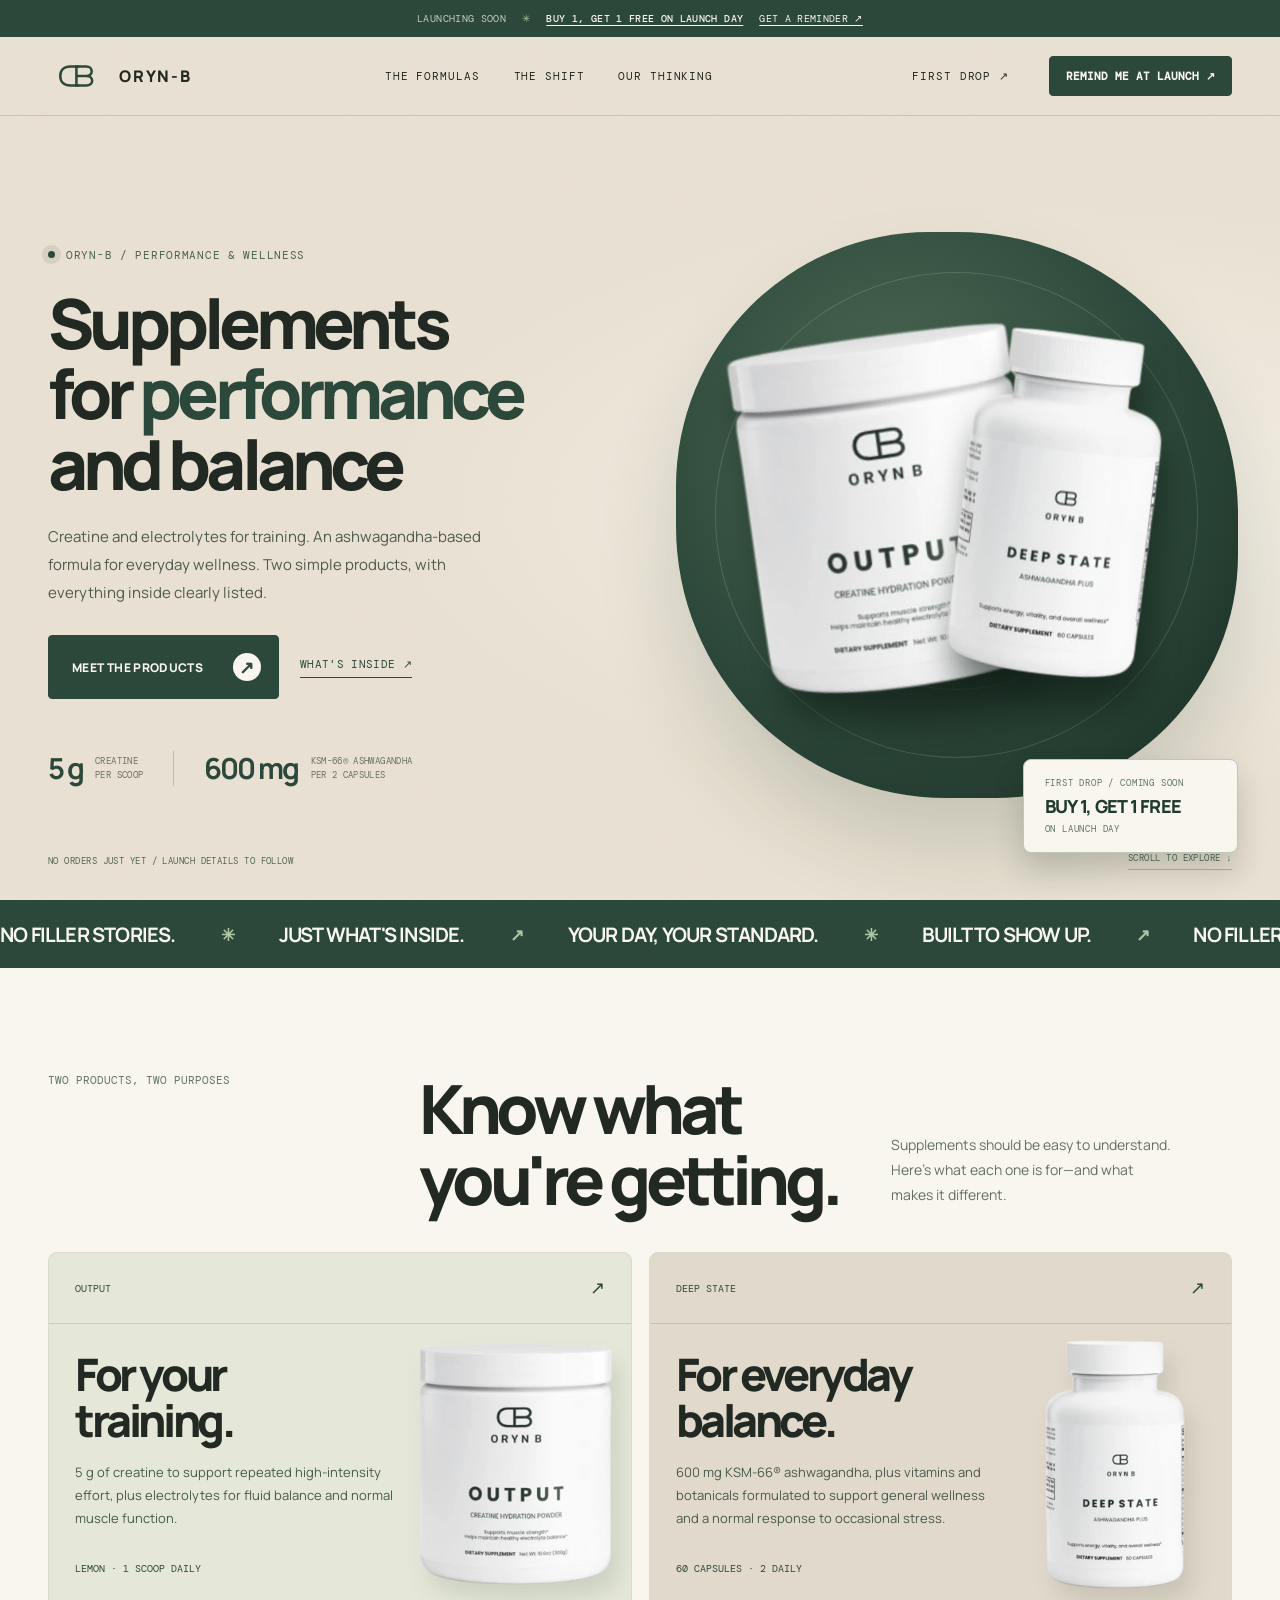
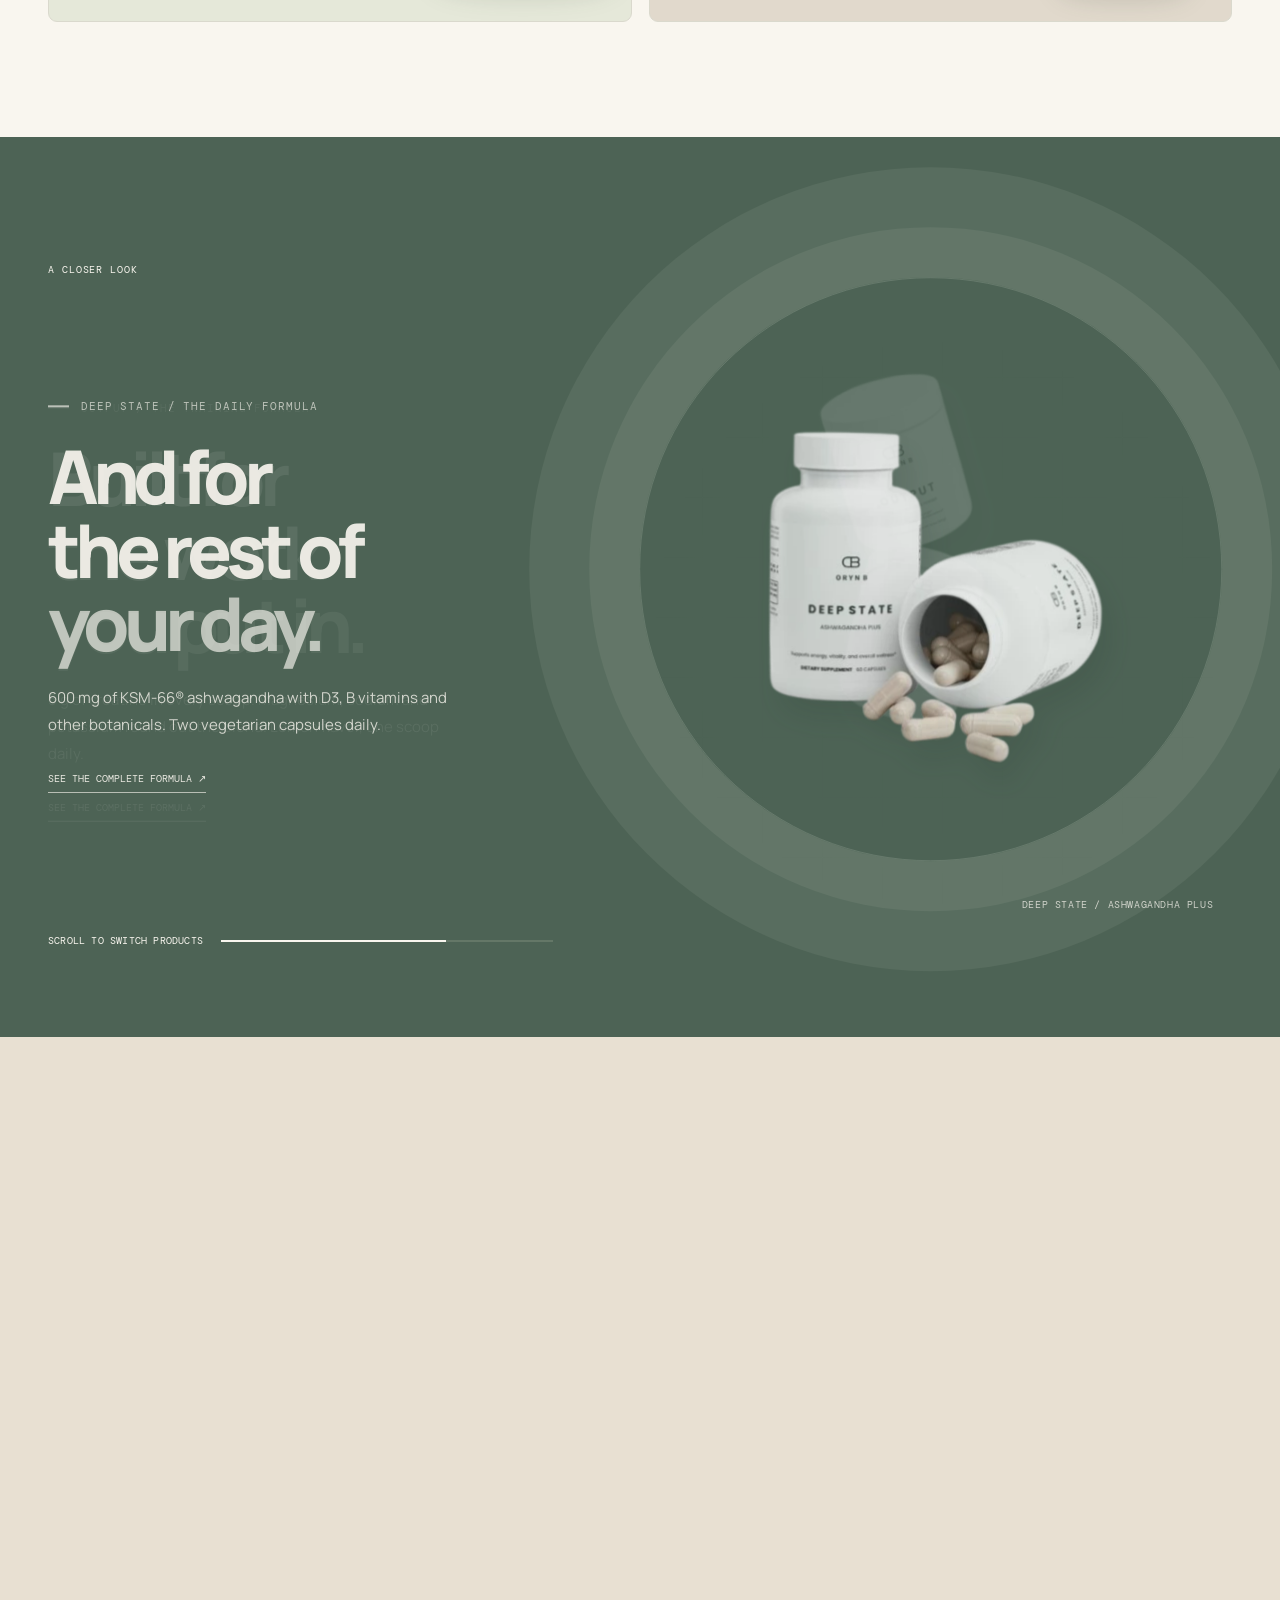
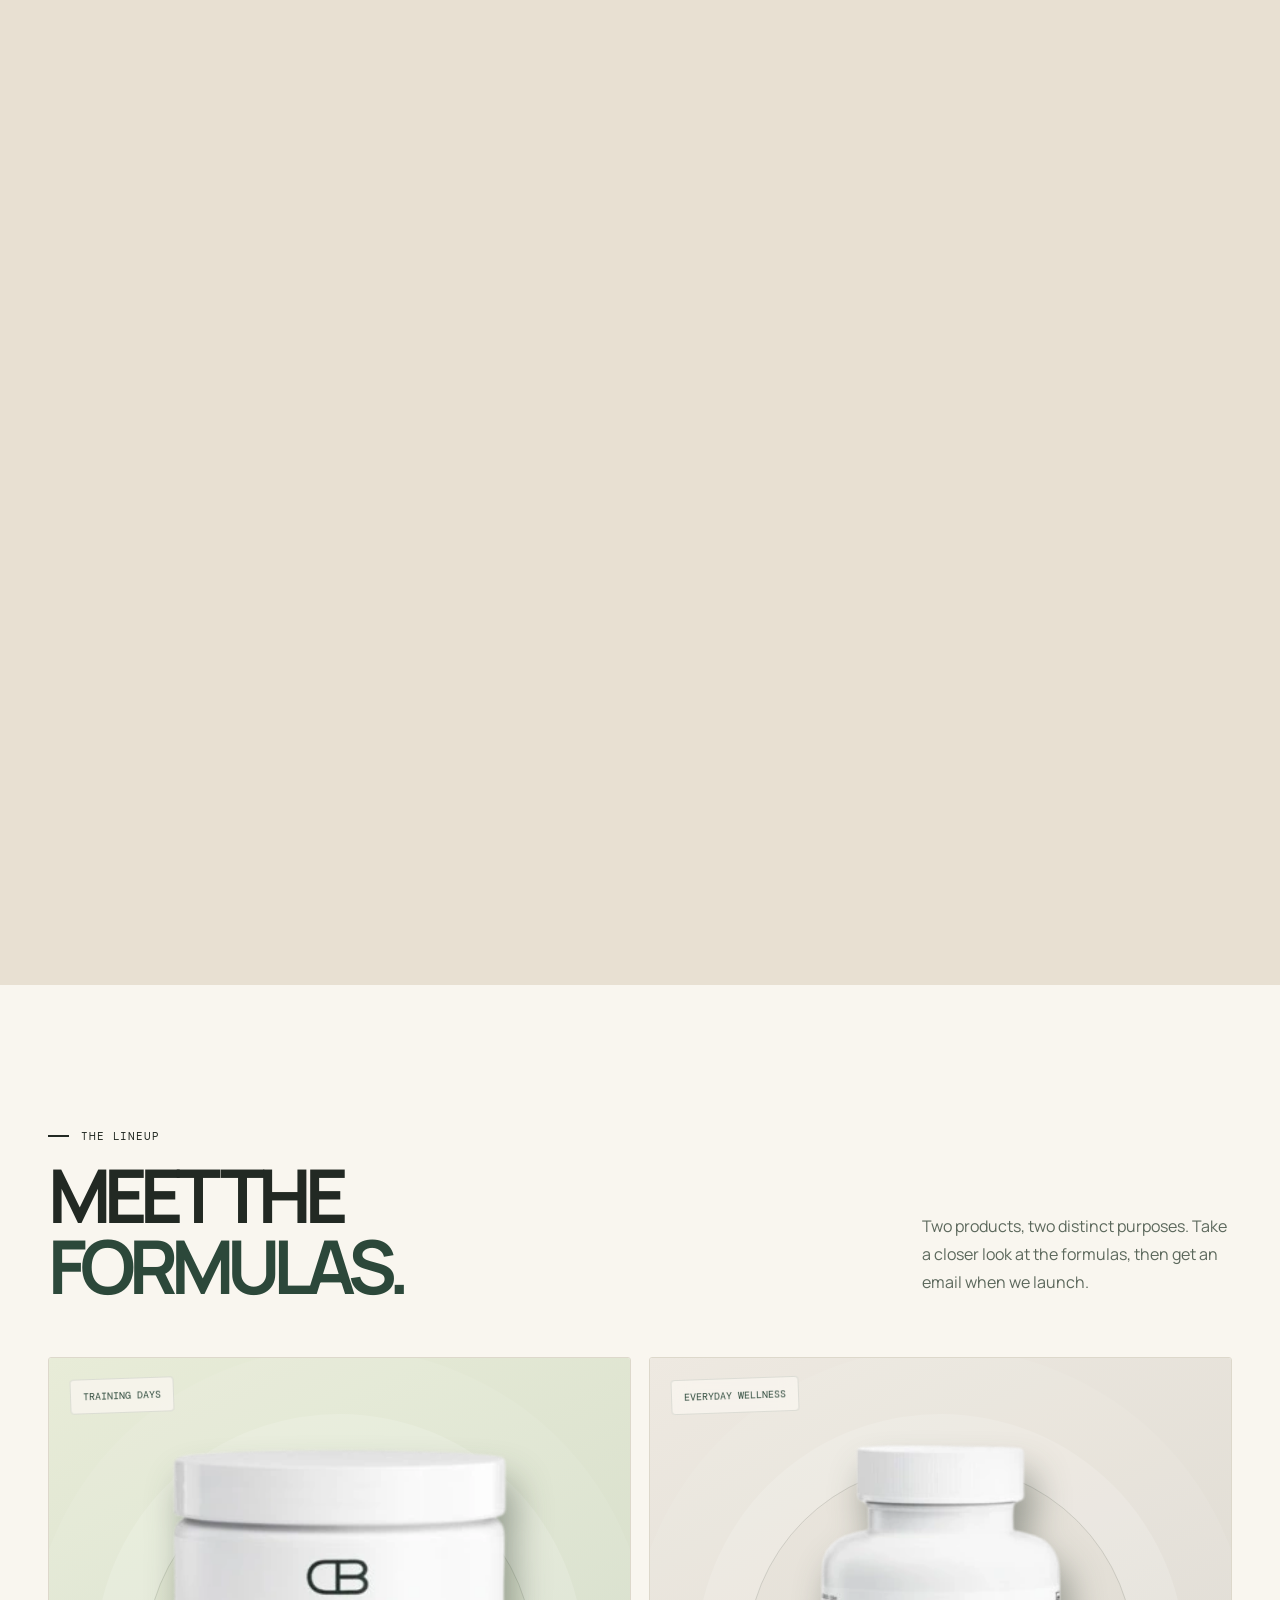
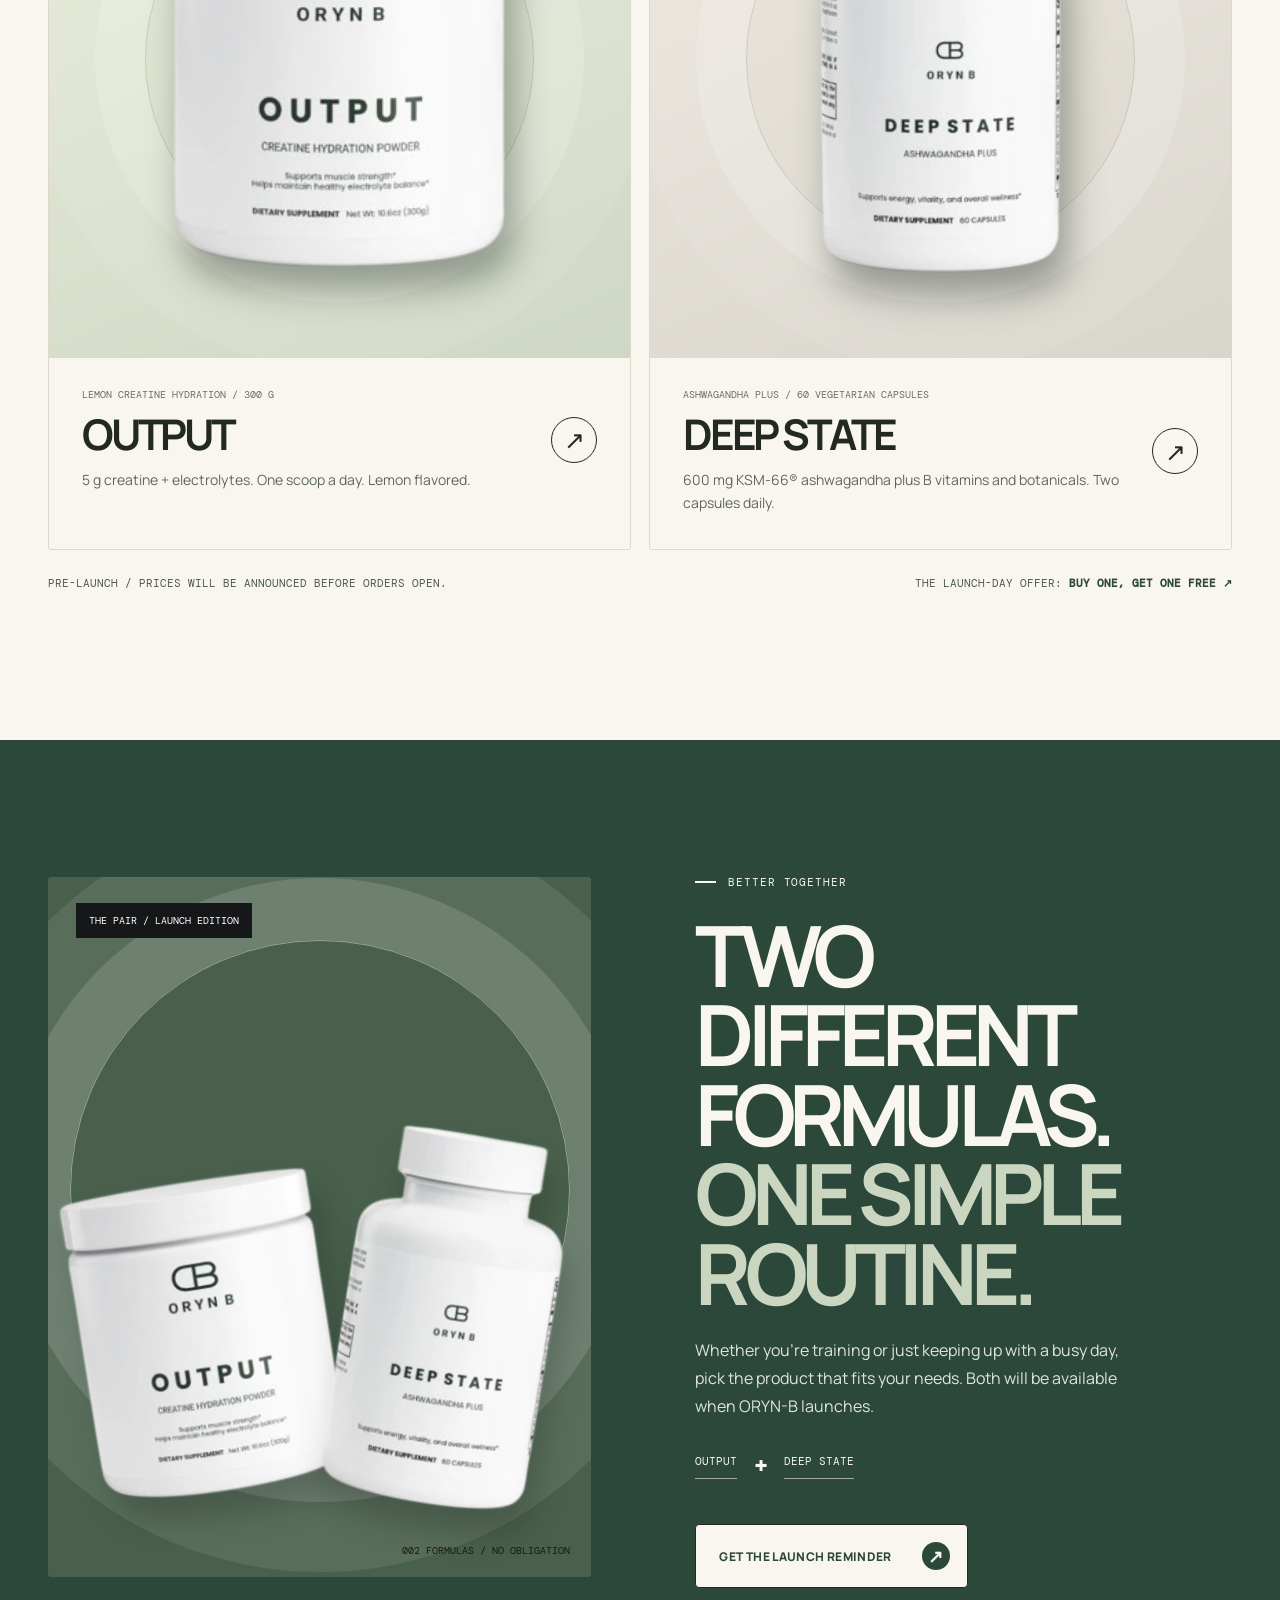
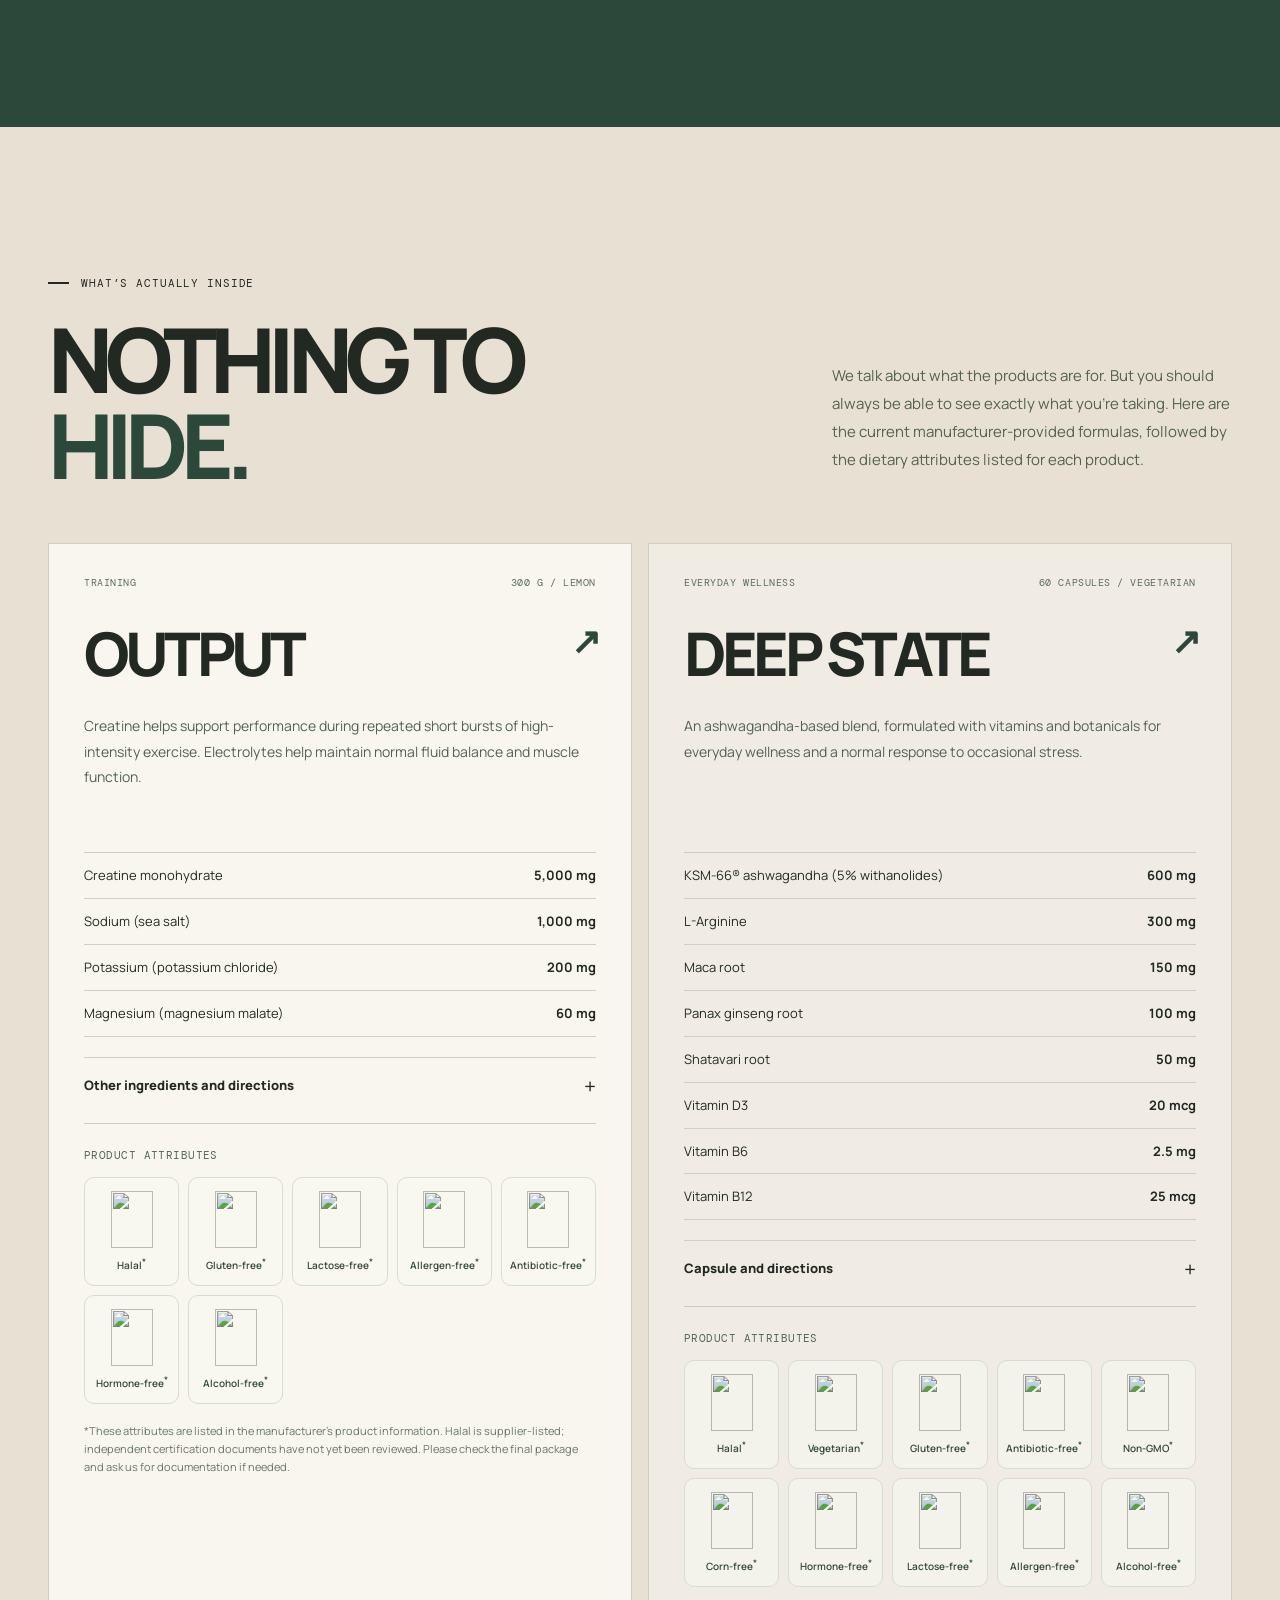
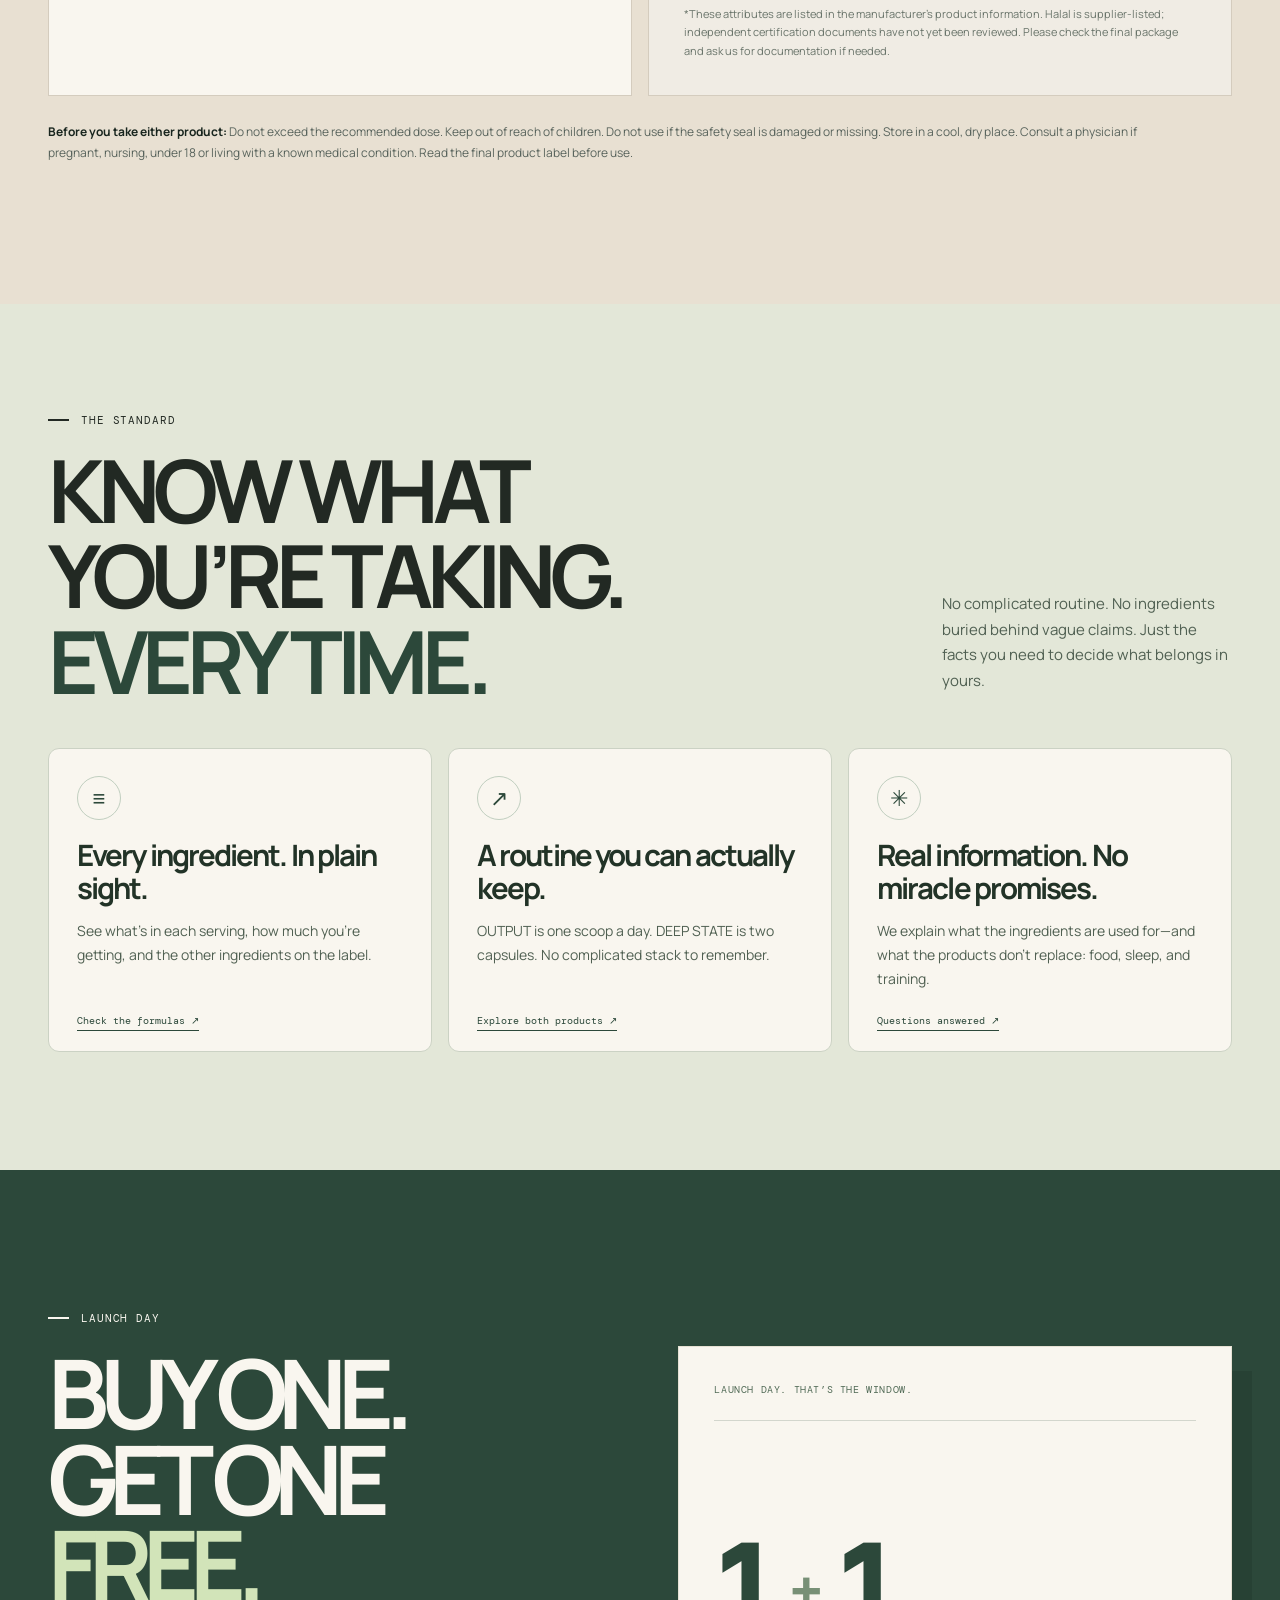
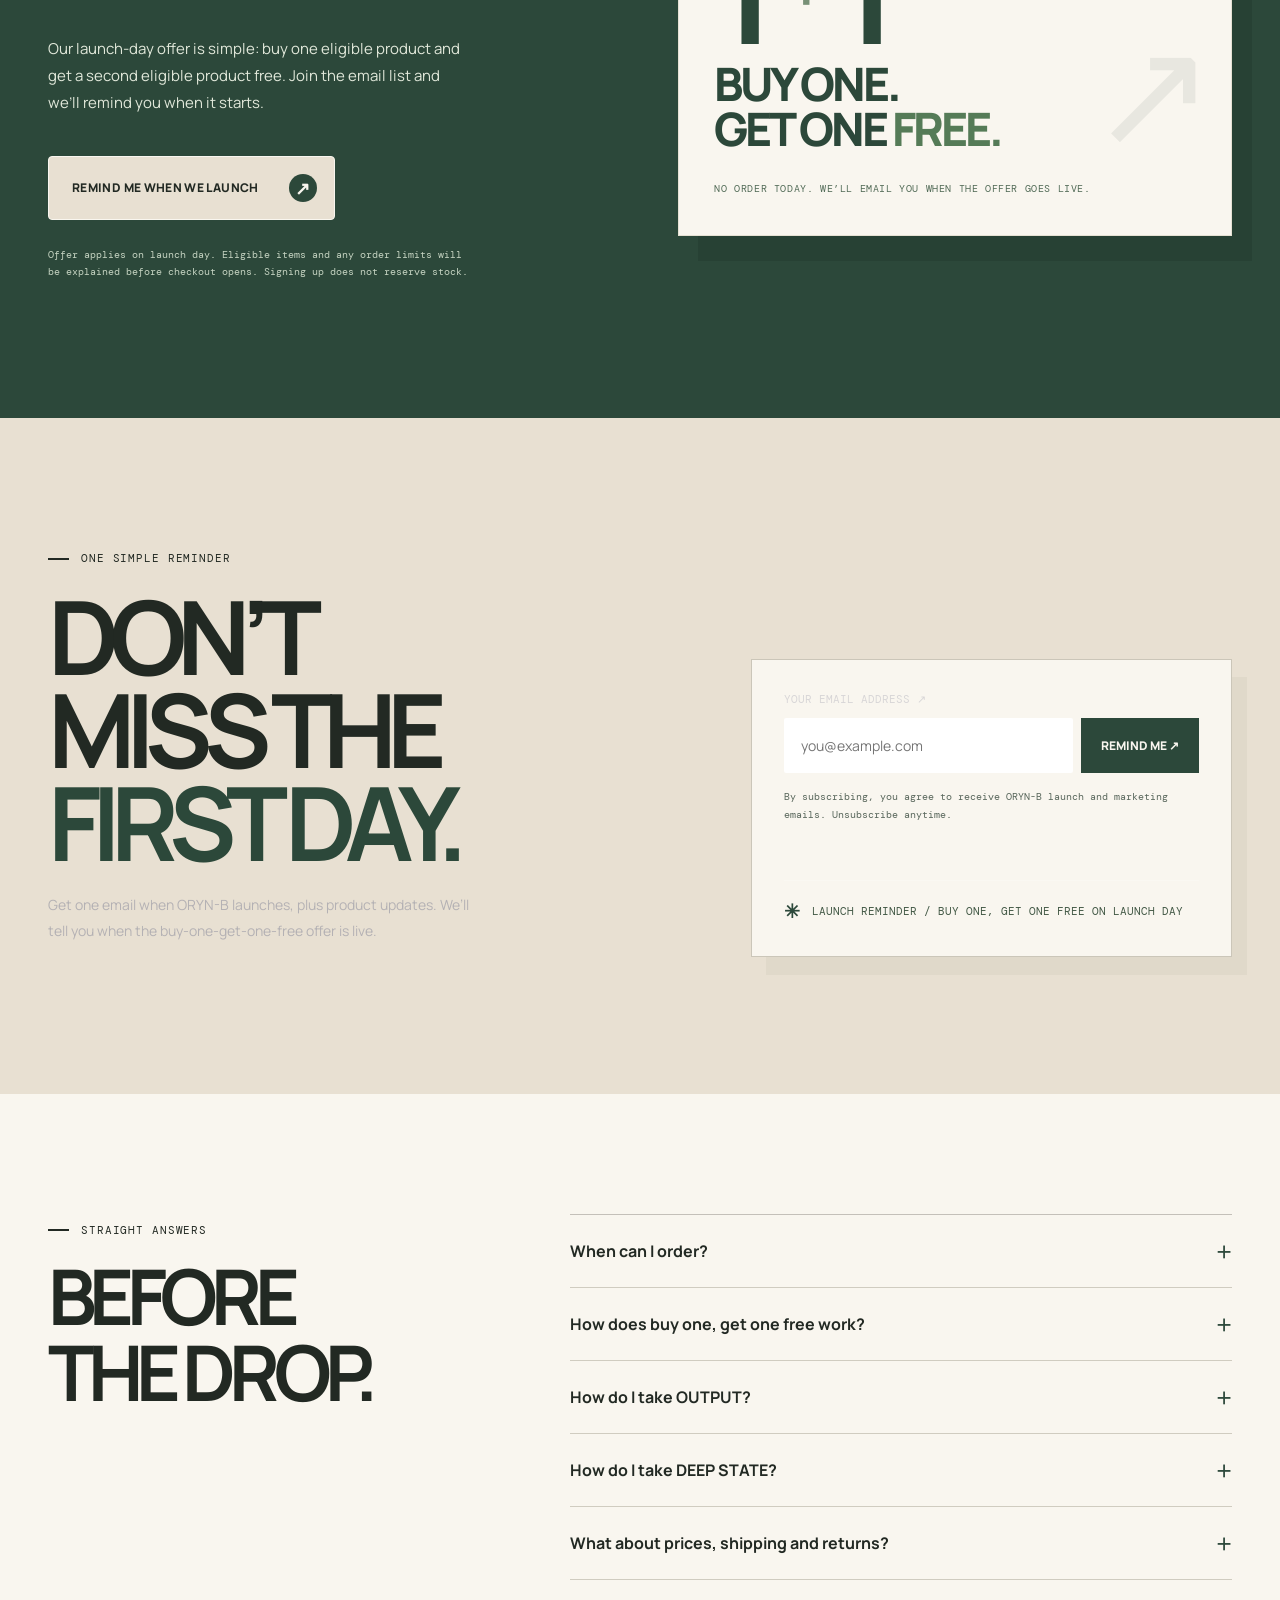
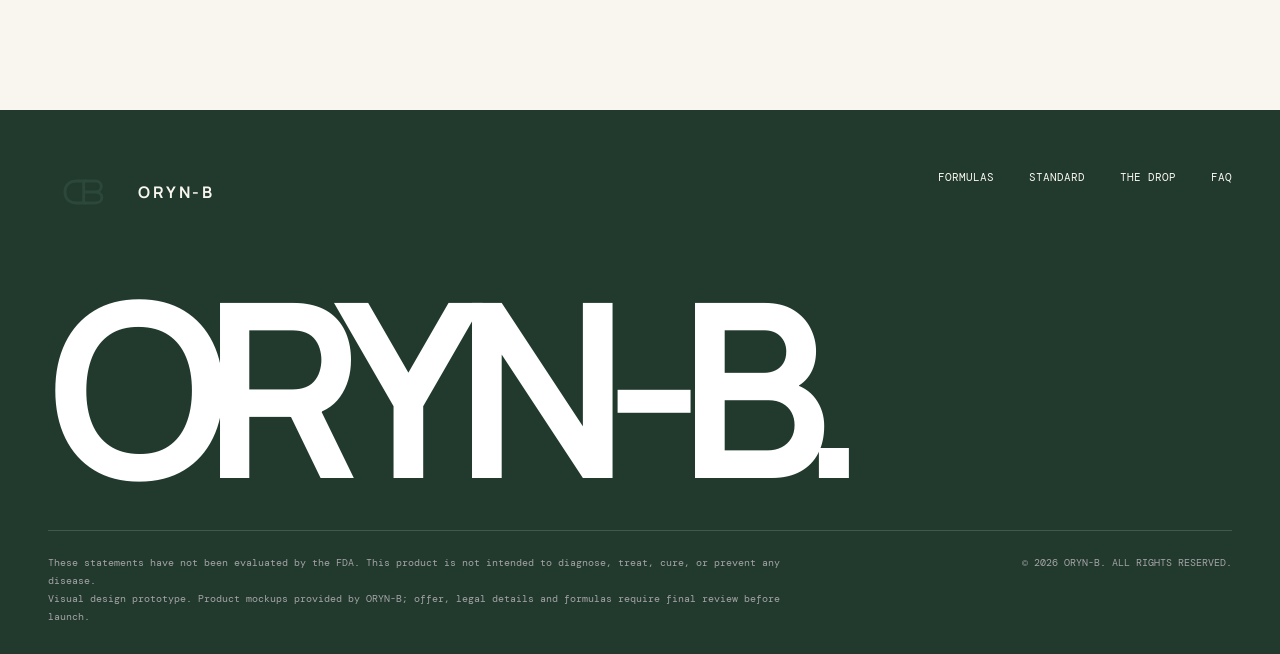
==== index.html @ 26ad72ba "Add files via upload" ====
<!DOCTYPE html>

<html lang="en"><head><meta charset="utf-8"/><meta content="width=device-width,initial-scale=1" name="viewport"/><meta content="light" name="color-scheme"/><title>ORYN-B — Supplements for performance and balance</title><meta content="ORYN-B. Supplements for performance and balance. Explore OUTPUT creatine hydration and DEEP STATE ashwagandha plus. Buy 1, get 1 free on launch day." name="description"/><link href="[data-uri]" rel="icon" type="image/svg+xml"/><link href="https://fonts.googleapis.com" rel="preconnect"/><link crossorigin="" href="https://fonts.gstatic.com" rel="preconnect"/><link href="https://fonts.googleapis.com/css2?family=DM+Mono:wght@400;500&amp;family=Manrope:wght@400;500;600;700;800&amp;display=swap" rel="stylesheet"/>
<style>
:root{--ink:#171719;--black:#0e0f12;--white:#faf9f5;--paper:#f1eee8;--orange:#fc693a;--purple:#aba6ee;--slate:#77767b;--line:#cfcbc3;--mono:'DM Mono',monospace;--display:'Space Grotesk','Arial',sans-serif;--sans:'DM Sans','Arial',sans-serif}*{box-sizing:border-box}html{scroll-behavior:smooth}body{margin:0;background:var(--paper);color:var(--ink);font-family:var(--sans);-webkit-font-smoothing:antialiased;overflow-x:hidden}a{color:inherit;text-decoration:none}button,input{font:inherit}button{cursor:pointer;color:inherit}button:focus-visible,a:focus-visible,input:focus-visible{outline:3px solid #567cff;outline-offset:4px}::selection{background:var(--orange);color:#111}.shell{width:min(1440px,calc(100% - 96px));margin:auto}.mono{font:11px/1.5 var(--mono);letter-spacing:.065em;text-transform:uppercase}.small{font-size:13px;line-height:1.65}.muted{color:#676665}.eyebrow{display:inline-flex;align-items:center;gap:12px;font:11px var(--mono);letter-spacing:.08em;text-transform:uppercase}.eyebrow:before{content:'';width:21px;height:2px;background:currentColor}.pill{display:inline-flex;align-items:center;gap:8px;border-radius:99px;padding:8px 12px;font:10px var(--mono);letter-spacing:.05em;text-transform:uppercase;border:1px solid currentColor}.hidden{display:none!important}.sr-only{position:absolute!important;width:1px;height:1px;overflow:hidden;clip:rect(0,0,0,0)}.strong{font-weight:800}.btn{display:inline-flex;align-items:center;justify-content:space-between;gap:30px;background:var(--ink);color:var(--white);border:1px solid var(--ink);border-radius:3px;padding:17px 17px 17px 23px;font:700 12px var(--sans);letter-spacing:.03em;transition:background .2s,color .2s,transform .2s}.btn:hover{transform:translateY(-3px);background:#353538}.btn .arr{border-radius:50%;background:var(--white);color:var(--ink);width:28px;height:28px;display:grid;place-items:center;font-size:18px;line-height:1}.btn-light{background:var(--white);color:var(--ink);border-color:var(--white)}.btn-light:hover{background:#e7e5df}.btn-light .arr{background:var(--ink);color:#fff}.btn-orange{background:var(--orange);color:var(--ink);border-color:var(--orange)}.btn-orange .arr{background:var(--ink);color:#fff}.btn-orange:hover{background:#fe8964}.narrow{max-width:640px}.faded{color:#787474}.section-number{font:11px var(--mono);letter-spacing:.05em}.title-xl{font:700 clamp(48px,6.6vw,98px)/.98 var(--display);letter-spacing:-.086em;margin:0}.title-md{font:700 clamp(42px,5.1vw,78px)/1.01 var(--display);letter-spacing:-.078em;margin:0}.cap{font-family:var(--mono);text-transform:uppercase;letter-spacing:.06em}
/* NAV */.announce{height:34px;background:var(--orange);display:flex;align-items:center;justify-content:center;gap:15px;color:#121212;font:10px var(--mono);letter-spacing:.055em;text-align:center;padding:0 13px}.announce strong{font-weight:500;text-decoration:underline;text-underline-offset:3px}.announce .cross{font-size:12px}.nav{height:78px;position:absolute;top:34px;left:0;right:0;z-index:45;border-bottom:1px solid #ffffff3d;color:#faf9f5}.nav-inner{height:100%;display:flex;align-items:center;justify-content:space-between;gap:25px}.nav-logo{display:flex;align-items:center;gap:11px}.nav-logo svg{height:38px;width:60px;display:block}.wordmark{font:700 16px var(--display);letter-spacing:.18em;white-space:nowrap}.nav-left,.nav-right{display:flex;align-items:center;gap:34px}.nav-link{font:11px var(--mono);letter-spacing:.045em;transition:opacity .2s}.nav-link:hover{opacity:.6}.nav-link-button{background:none;border:0}.nav-cta{border:1px solid #fff8;padding:12px 16px;border-radius:2px;background:#ffffff14;color:#fff;font:11px var(--mono);transition:.25s}.nav-cta:hover{background:#fff;color:#111}.nav-menu-button{display:none;background:none;border:0;color:white;font-size:25px}.mobile-nav{display:none}
/* HERO */.hero{position:relative;background:#17181c;color:#fff;min-height:800px;height:min(920px,calc(100svh - 34px));overflow:hidden;isolation:isolate}.hero:before{content:'';position:absolute;inset:0;background:radial-gradient(circle at 73% 53%,#343139 0%,#1e1d23 29%,#17181c 68%);z-index:-1}.hero-noise{position:absolute;inset:0;background-image:url('data:image/svg+xml,%3Csvg viewBox=%220 0 180 180%22 xmlns=%22http://www.w3.org/2000/svg%22%3E%3Cfilter id=%22n%22%3E%3CfeTurbulence type=%22fractalNoise%22 baseFrequency=%22.8%22 numOctaves=%223%22 stitchTiles=%22stitch%22/%3E%3C/filter%3E%3Crect width=%22100%25%22 height=%22100%25%22 filter=%22url(%23n)%22 opacity=%22.18%22/%3E%3C/svg%3E');opacity:.12;pointer-events:none}.hero-circle{position:absolute;width:min(710px,52vw);height:min(710px,52vw);border:1px solid #ffffff21;border-radius:50%;right:6%;top:15%;box-shadow:0 0 0 89px #ffffff05,0 0 0 181px #ffffff03;pointer-events:none}.hero-line{position:absolute;right:0;top:22%;width:61%;height:55%;border-left:1px solid #ffffff16;transform:rotate(-21deg);pointer-events:none}.hero-inner{position:relative;min-height:inherit;height:100%;padding-top:128px;display:grid;grid-template-columns:48% 52%;align-items:center;gap:3px;z-index:1}.hero-copy{align-self:center;padding-bottom:15px;position:relative;z-index:4}.hero-topline{color:#cfcdd3;font:10px var(--mono);letter-spacing:.08em;display:flex;align-items:center;gap:11px}.hero-topline:before{content:'';width:7px;height:7px;border-radius:50%;background:var(--orange);box-shadow:0 0 0 6px #fc693a26}.hero h1{font:700 clamp(74px,8.3vw,145px)/.89 var(--display);letter-spacing:-.108em;margin:25px 0 28px;max-width:780px;position:relative;z-index:3}.hero h1 span{display:block}.hero h1 em{font-style:normal;color:var(--orange)}.hero-deck{max-width:440px;color:#c2c0c5;font-size:15px;line-height:1.78;margin:0 0 29px}.hero-buttons{display:flex;align-items:center;gap:19px;flex-wrap:wrap}.hero-buttons .btn{min-width:230px}.text-link{border-bottom:1px solid currentColor;font:12px var(--mono);letter-spacing:.03em;padding-bottom:6px;white-space:nowrap}.hero-mini{display:flex;align-items:center;gap:20px;font:10px var(--mono);color:#b5b3b9;margin-top:48px;letter-spacing:.04em}.hero-mini .line{height:1px;width:32px;background:#f8f7f489}.hero-composition{position:relative;height:720px;min-width:0;align-self:center;transform-style:preserve-3d;pointer-events:none}.hero-frame{position:absolute;left:12%;right:2%;top:13%;bottom:9%;background:linear-gradient(139deg,#e4ddd2,#f6f4ef 59%,#cbc4bb);transform:rotate(-9deg);border-radius:3px;box-shadow:0 35px 90px #0008;overflow:hidden}.hero-frame:before{content:'';position:absolute;width:90%;aspect-ratio:1;top:8%;left:9%;border:1px solid #b8b1a8;border-radius:50%;box-shadow:0 0 0 48px #6d6d6d09,0 0 0 95px #ffffff16}.hero-sun{position:absolute;top:0;right:-15%;width:270px;height:270px;border-radius:50%;background:#f16b46;filter:blur(1px)}.hero-stamp{position:absolute;right:3%;top:7%;z-index:4;background:var(--orange);border-radius:50%;height:125px;width:125px;display:grid;place-content:center;text-align:center;color:#1c191b;transform:rotate(14deg);box-shadow:0 10px 20px #0003;font:700 10px/1.6 var(--mono);letter-spacing:.02em}.hero-stamp span{font:700 27px var(--display);letter-spacing:-.06em}.hero-product{position:absolute;z-index:3;height:auto;filter:drop-shadow(22px 42px 20px #0003);object-fit:contain;transition:transform .45s cubic-bezier(.2,.8,.2,1)}.hero-product.output{width:54%;bottom:14%;left:8%;transform:rotate(-12deg)}.hero-product.deep{width:45%;bottom:10%;right:6%;transform:rotate(11deg)}.hero-composition:hover .hero-product.output{transform:translateY(-18px) rotate(-8deg)}.hero-composition:hover .hero-product.deep{transform:translateY(-28px) rotate(8deg)}.hero-serial{position:absolute;left:0;bottom:11%;z-index:5;background:var(--purple);color:#181719;padding:15px 23px;font:11px var(--mono);letter-spacing:.04em;transform:rotate(6deg)}.hero-edge{position:absolute;bottom:34px;left:0;right:0;display:flex;align-items:center;justify-content:space-between;z-index:3;font:10px var(--mono);color:#c1bfc6}.hero-edge .bottom-arrow{font-size:20px}.hero-cursor{position:absolute;width:22px;height:22px;border:1px solid #fff5;transform:rotate(45deg);right:4%;top:50%}
/* black ticker */.ticker{height:68px;background:var(--orange);color:var(--ink);overflow:hidden;display:flex;align-items:center}.ticker-track{display:flex;gap:44px;white-space:nowrap;width:max-content;animation:slide 29s linear infinite;font:700 20px var(--display);letter-spacing:-.04em}.ticker-track span{display:inline-flex;align-items:center;gap:45px}.ticker-track i{font-style:normal;font-size:17px}@keyframes slide{to{transform:translateX(-50%)}}
/* INTRO */.intro{padding:138px 0 145px;background:var(--paper);position:relative;overflow:hidden}.intro-grid{display:grid;grid-template-columns:.72fr 1.28fr;gap:8vw}.intro-heading .id{font:11px var(--mono);margin-bottom:22px}.intro-side{display:flex;flex-direction:column;justify-content:space-between;align-items:flex-start}.intro-side .shape{font:700 170px/1 var(--display);letter-spacing:-.17em;color:#cfc9c0;transform:rotate(-11deg);margin-left:-19px}.intro h2{font:700 clamp(52px,6.4vw,108px)/1.02 var(--display);letter-spacing:-.09em;margin:0 0 36px}.intro h2 i{font-style:normal;color:#f16d45}.intro-copy{display:grid;grid-template-columns:1fr 1fr;gap:43px;border-top:1px solid #c3bdb5;padding-top:26px;font-size:14px;line-height:1.8;color:#555452}.intro-copy strong{color:#1a1a1b}.intro-stat{display:flex;gap:28px;align-items:center;margin-top:40px}.intro-stat b{font:700 72px var(--display);letter-spacing:-.1em}.intro-stat span{font:11px/1.6 var(--mono);color:#777570}
/* PINNED SHIFT */.shift{height:345vh;position:relative;background:#e9e7e2}.shift-pin{position:sticky;top:0;height:100svh;min-height:660px;overflow:hidden;background:#ede9e3;isolation:isolate}.shift-backdrop{position:absolute;inset:0;background:#eec1ae;transition:background .1s;z-index:-2}.shift-glow{position:absolute;left:54%;top:49%;width:64vw;height:64vw;max-width:850px;max-height:850px;border-radius:50%;border:1px solid #29242124;transform:translate(-50%,-50%);box-shadow:0 0 0 75px #ffffff1a,0 0 0 165px #ffffff0f}.shift-inner{height:100%;display:grid;grid-template-columns:49% 51%;align-items:center;position:relative}.shift-copy{position:relative;z-index:7;align-self:stretch;display:flex;flex-direction:column;justify-content:center}.shift-section-note{position:absolute;top:14%;left:0}.shift-phase{position:absolute;top:49%;transform:translateY(-50%);left:0;width:100%;opacity:0;visibility:hidden;transition:opacity .18s}.shift-phase.is-active{opacity:1;visibility:visible}.shift-phase .n{font:11px var(--mono);letter-spacing:.06em}.shift-phase h2{font:700 clamp(67px,7.5vw,123px)/.92 var(--display);letter-spacing:-.102em;margin:20px 0 27px}.shift-phase h2 em{font-style:normal;text-decoration:underline;text-decoration-thickness:6px;text-underline-offset:13px}.shift-phase p{font-size:15px;line-height:1.77;max-width:380px}.shift-bottom{position:absolute;bottom:12%;left:0;display:flex;align-items:center;gap:20px;width:min(440px,98%);font:10px var(--mono)}.shift-progress{height:2px;background:#24242430;flex:1}.shift-progress>i{display:block;height:100%;background:#1b1b1b;width:0%}.shift-stage{position:relative;height:100%;width:100%;perspective:1000px}.shift-stage .orbit{position:absolute;width:min(600px,94%);aspect-ratio:1;left:50%;top:50%;transform:translate(-50%,-50%);border:1px solid #17171922;border-radius:50%;box-shadow:0 0 0 35px #ffffff24,0 0 0 104px #ffffff18}.shift-photo{position:absolute;left:50%;top:50%;width:min(570px,90%);height:auto;transform:translate(-50%,-50%);border-radius:5px;box-shadow:15px 25px 65px #0002;filter:saturate(.9);transition:opacity .15s}.shift-photo.output{z-index:2}.shift-photo.deep{opacity:0;z-index:3}.shift-index{position:absolute;right:2%;top:16%;font:11px var(--mono);writing-mode:vertical-rl;z-index:9}.shift-capsule{position:absolute;left:65%;top:12%;height:46px;width:18px;background:linear-gradient(#f6f1e7 50%,#e9ddc8 50%);border-radius:14px;border:1px solid #b9afa2;z-index:7;opacity:0;transform:translateY(-70px) rotate(25deg);filter:drop-shadow(4px 7px 4px #0003)}.shift-capsule:nth-child(6){left:82%;top:26%;width:19px;height:49px}.shift-capsule:nth-child(7){left:56%;top:31%;width:16px;height:40px}.shift-label{position:absolute;bottom:9%;right:2%;z-index:8;display:inline-block;font:700 12px var(--mono);background:var(--ink);color:white;padding:13px 18px;transform:rotate(-4deg)}
/* SHOP */.shop{background:#161719;color:#f6f5f1;padding:135px 0 150px}.shop-head{display:grid;grid-template-columns:1.3fr .7fr;align-items:end;gap:30px;margin-bottom:56px}.shop-head h2{font:700 clamp(57px,7.4vw,116px)/.95 var(--display);letter-spacing:-.095em;margin:16px 0 0}.shop-head h2 em{font-style:normal;color:var(--orange)}.shop-head p{color:#b1afaf;font-size:14px;line-height:1.8;max-width:310px;margin:0 0 5px auto}.product-grid{display:grid;grid-template-columns:repeat(2,minmax(0,1fr));gap:18px}.product-card{background:#f5f2ed;color:#171719;border-radius:3px;overflow:hidden;position:relative}.product-visual{height:600px;position:relative;overflow:hidden;display:flex;justify-content:center;align-items:center;transition:background .3s}.product-card.output .product-visual{background:#f1d2c3}.product-card.deep .product-visual{background:#cdd0e7}.product-visual:before{content:'';position:absolute;width:67%;aspect-ratio:1;border:1px solid #1c1e1f24;border-radius:50%;box-shadow:0 0 0 50px #ffffff21,0 0 0 116px #ffffff0b}.product-visual .big-index{position:absolute;font:700 clamp(165px,21vw,335px)/1 var(--display);letter-spacing:-.13em;opacity:.08;left:0;top:13%;transform:rotate(-9deg)}.product-visual img{max-width:70%;height:78%;object-fit:contain;position:relative;z-index:2;filter:drop-shadow(13px 23px 20px #0002);transition:transform .45s cubic-bezier(.2,.85,.22,1)}.product-card.deep .product-visual img{height:77%}.product-card:hover .product-visual img{transform:scale(1.055) rotate(-3deg)}.corner-tab{position:absolute;z-index:4;top:20px;left:21px;background:#f7f5ef;color:#151515;padding:10px 12px;font:10px var(--mono);transform:rotate(-2deg)}.card-hover{position:absolute;inset:0;z-index:4;background:#161719d6;color:white;display:flex;flex-direction:column;justify-content:center;align-items:center;gap:15px;opacity:0;transition:opacity .3s;backdrop-filter:blur(2px);text-align:center;padding:30px}.card-hover span{font:11px var(--mono);letter-spacing:.08em}.card-hover strong{font:700 clamp(45px,5vw,78px)/.93 var(--display);letter-spacing:-.075em}.card-hover .btn{margin-top:15px}.product-card:hover .card-hover,.product-card:focus-within .card-hover{opacity:1}.product-info{padding:30px 33px 35px;display:grid;grid-template-columns:1fr auto;gap:12px}.product-info .tag{font:10px var(--mono);color:#6c6d68;margin-bottom:12px}.product-info h3{font:700 clamp(36px,4.1vw,60px)/1 var(--display);letter-spacing:-.075em;margin:0}.product-info p{font-size:13px;color:#686967;margin:12px 0 0;line-height:1.6}.product-info button{background:transparent;border:1px solid #222;border-radius:50%;width:46px;height:46px;align-self:center;font-size:25px;transition:background .2s,color .2s}.product-info button:hover{background:#222;color:white}.mobile-cta{display:none}.shop-after{margin-top:26px;display:flex;justify-content:space-between;align-items:center;gap:20px;color:#bfbfc0;font:11px var(--mono)}.shop-after strong{color:#fff}
/* DUO */.duo{background:#f8f7f2;padding:126px 0 139px;overflow:hidden}.duo-grid{display:grid;grid-template-columns:.95fr 1.05fr;gap:40px;align-items:center}.duo-visual{background:#dccfc3;height:700px;position:relative;overflow:hidden;border-radius:3px}.duo-visual:before{content:'';position:absolute;width:92%;aspect-ratio:1;border:1px solid #ffffff69;border-radius:50%;left:4%;top:9%;box-shadow:0 0 0 62px #ffffff22,0 0 0 132px #ffffff15}.duo-visual img{position:absolute;height:auto;filter:drop-shadow(9px 23px 17px #0003);transition:transform .35s}.duo-visual .a{width:54%;left:2%;bottom:9%;transform:rotate(-9deg)}.duo-visual .b{width:47%;right:3%;bottom:7%;transform:rotate(9deg)}.duo-visual:hover .a{transform:translateY(-15px) rotate(-5deg)}.duo-visual:hover .b{transform:translateY(-19px) rotate(4deg)}.duo-note{position:absolute;top:26px;left:28px;z-index:3;background:#161719;color:#fff;padding:11px 13px;font:10px var(--mono)}.duo-mark{position:absolute;bottom:20px;right:21px;color:#191919;font:10px var(--mono)}.duo-copy{padding-left:5vw}.duo-copy h2{font:700 clamp(56px,7vw,108px)/.94 var(--display);letter-spacing:-.1em;margin:25px 0 24px}.duo-copy h2 em{font-style:normal;color:#f2693f}.duo-copy p{font-size:15px;line-height:1.85;max-width:440px;color:#60605f}.duo-cross{margin:32px 0;display:flex;align-items:center;gap:17px;font:11px var(--mono)}.duo-cross span{border-bottom:1px solid #a8a7a1;padding-bottom:10px}.duo-cross b{font-size:22px}.duo-copy .btn{margin-top:11px}
/* VALUES */.values{background:#c5bfef;color:#1a1820;padding:121px 0 130px}.values h2{font:700 clamp(55px,7.9vw,128px)/.91 var(--display);letter-spacing:-.097em;max-width:1130px;margin:23px 0 70px}.values h2 span{color:#fff9}.values-grid{display:grid;grid-template-columns:repeat(3,1fr);gap:16px}.value-card{border-top:1px solid #3333446e;padding:22px 15px 0 0}.value-card .n{font:11px var(--mono)}.value-card h3{font:700 clamp(27px,3vw,42px)/1.13 var(--display);letter-spacing:-.07em;margin:60px 0 12px}.value-card p{font-size:13px;line-height:1.7;max-width:300px;color:#514d62}
/* DROP */.drop{background:var(--orange);color:#171719;padding:132px 0 138px;overflow:hidden}.drop-inner{display:grid;grid-template-columns:1fr 1fr;gap:6vw;align-items:center}.drop h2{font:700 clamp(72px,9vw,152px)/.89 var(--display);letter-spacing:-.104em;margin:24px 0 28px}.drop p{font-size:15px;line-height:1.8;max-width:420px}.drop .btn{margin-top:25px}.drop-caption{margin-top:26px;max-width:420px;color:#55372e;font:10px/1.7 var(--mono)}.scratch-frame{min-height:460px;background:#19191d;padding:18px;transform:rotate(5deg);box-shadow:25px 32px 0 #11111116;position:relative}.scratch-top{display:flex;justify-content:space-between;gap:20px;align-items:center;color:#faf9f5;padding:8px 12px 25px;font:11px var(--mono)}.scratch-area{position:relative;min-height:339px;background:#f7f2e8;overflow:hidden;color:#151515;display:flex;justify-content:center;align-items:center}.scratch-secret{text-align:center;padding:22px}.scratch-secret .mono{color:#555}.scratch-secret h3{font:700 clamp(53px,6vw,89px)/.87 var(--display);letter-spacing:-.092em;margin:22px 0 15px}.scratch-secret h3 em{font-style:normal;color:#f26940}.scratch-secret p{font:11px/1.6 var(--mono);color:#505050;margin:auto;max-width:280px}.scratch-overlay{position:absolute;inset:0;width:100%;height:100%;cursor:crosshair;touch-action:none}.scratch-frame .scratch-foot{display:flex;justify-content:space-between;gap:15px;align-items:center;padding:16px 12px 2px;color:#e5e2e0;font:10px var(--mono)}.scratch-foot button{background:none;border:0;color:#ffb39a;text-decoration:underline;font:10px var(--mono)}
/* EMAIL */.signup{background:#171719;color:#f6f4ef;padding:125px 0 137px}.signup-grid{display:grid;grid-template-columns:1.1fr .9fr;gap:9vw;align-items:end}.signup h2{font:700 clamp(61px,8vw,126px)/.91 var(--display);letter-spacing:-.098em;margin:23px 0}.signup h2 span{color:var(--purple)}.signup p{font-size:14px;line-height:1.8;color:#b4b1b4;max-width:440px}.signup-box{padding:32px;border:1px solid #ffffff47;background:#ffffff09}.signup-box label{display:block;color:#d8d6d7;font:11px var(--mono);margin-bottom:12px}.signup-form{display:flex;gap:8px}.signup-form input{flex:1;min-width:0;padding:17px 16px;border:1px solid #ffffff55;background:#fff;color:#161719;border-radius:2px;font-size:14px}.signup-form button{padding:16px 20px;background:var(--purple);border:0;color:#161719;font-weight:800;font-size:12px}.signup-form button:hover{background:#d4ceff}.signup-help{font:10px/1.8 var(--mono);color:#9f9ca2;margin-top:15px}.signup-help a{text-decoration:underline}.signup-message{font-size:12px;line-height:1.65;color:#d9d1ff;min-height:24px;margin-top:14px}.signup-benefit{display:flex;gap:12px;align-items:center;padding-top:18px;border-top:1px solid #ffffff2a;margin-top:18px;color:#dddadd;font:11px var(--mono)}.signup-benefit b{font-size:19px;color:var(--orange)}
/* FAQ footer */.faq{background:#f4f1ec;padding:120px 0 130px}.faq-inner{display:grid;grid-template-columns:.8fr 1.2fr;gap:80px}.faq h2{font:700 clamp(50px,6vw,90px)/.99 var(--display);letter-spacing:-.09em;margin:20px 0}.faq-list{border-top:1px solid #c4c0b9}.faq details{border-bottom:1px solid #c4c0b9;padding:22px 0}.faq summary{list-style:none;cursor:pointer;font:700 16px/1.4 var(--sans);display:flex;align-items:center;justify-content:space-between;gap:15px}.faq summary:after{content:'+';font-size:26px;font-weight:400}.faq details[open] summary:after{content:'−'}.faq summary::-webkit-details-marker{display:none}.faq details p{font-size:13px;line-height:1.8;color:#64625e;max-width:560px;margin:15px 0 0}.footer{background:#111215;color:#f4f2ed;padding:60px 0 28px;overflow:hidden}.footer-top{display:flex;align-items:flex-start;justify-content:space-between;gap:20px}.footer-logo{display:flex;align-items:center;gap:15px;font:700 16px var(--display);letter-spacing:.16em}.footer-logo svg{width:75px;height:44px}.footer-links{display:flex;gap:35px;font:11px var(--mono)}.footer-links a:hover{color:var(--orange)}.footer-big{font:700 clamp(84px,19vw,300px)/1 var(--display);letter-spacing:-.112em;margin:50px 0 23px;color:#fff}.footer-base{border-top:1px solid #ffffff27;padding-top:23px;display:flex;gap:25px;align-items:flex-start;justify-content:space-between;color:#a6a3a7;font:10px/1.8 var(--mono)}.footer-base p{max-width:760px;margin:0}.footer-base .copyright{white-space:nowrap}.to-top{position:fixed;bottom:20px;right:20px;z-index:44;width:49px;height:49px;background:#f8f5f0;border:1px solid #181818;border-radius:50%;display:grid;place-items:center;font:22px var(--sans);box-shadow:0 4px 18px #0002;transition:opacity .25s,transform .25s;opacity:0;pointer-events:none;transform:translateY(10px)}.to-top.show{opacity:1;pointer-events:auto;transform:translateY(0)}.to-top:hover{transform:translateY(-4px)}.prototype-tag{position:fixed;bottom:18px;left:20px;z-index:43;font:9px var(--mono);color:#fff;background:#161719e6;border:1px solid #ffffff45;padding:11px 13px;border-radius:2px}
/* modal */.modal-back{position:fixed;inset:0;background:#111115d9;z-index:100;display:none;place-items:center;padding:22px;backdrop-filter:blur(9px)}.modal-back.active{display:grid}.modal-panel{width:min(940px,100%);max-height:92svh;display:grid;grid-template-columns:.95fr 1.05fr;background:#f2eee8;color:#151515;overflow:auto;box-shadow:0 25px 100px #0007}.modal-photo{position:relative;background:#e8d7c9;display:grid;place-items:center;min-height:530px;overflow:hidden}.modal-photo[data-type="deep"]{background:#d6d4ec}.modal-photo:before{content:'';position:absolute;width:88%;aspect-ratio:1;border:1px solid #19191b26;border-radius:50%;box-shadow:0 0 0 55px #ffffff32}.modal-photo img{position:relative;height:420px;max-width:85%;object-fit:contain;filter:drop-shadow(10px 17px 10px #0003)}.modal-mini{position:absolute;bottom:20px;left:22px;right:22px;display:flex;gap:7px;justify-content:center}.modal-mini button{border:1px solid #25232a50;background:#ffffff9c;padding:8px 11px;font:10px var(--mono)}.modal-mini button.active{background:#171719;color:white}.modal-main{padding:38px 41px;position:relative}.modal-close{position:absolute;right:22px;top:21px;border:1px solid #19191955;background:none;border-radius:50%;width:39px;height:39px;font-size:25px;display:grid;place-items:center}.modal-main .mono{color:#646060}.modal-main h2{font:700 66px/1 var(--display);letter-spacing:-.092em;margin:25px 0 10px}.modal-main .deck{color:#545350;line-height:1.7;font-size:14px}.modal-facts{margin:29px 0;padding-top:15px;border-top:1px solid #ccc7bf}.modal-facts div{padding:10px 0;display:flex;justify-content:space-between;gap:18px;border-bottom:1px solid #d4cec6;font:12px var(--sans)}.modal-facts strong{font-family:var(--mono);font-size:11px;text-align:right}.modal-main .btn{width:100%}.modal-legal{color:#6a6865;font:10px/1.7 var(--mono);margin-top:18px}.modal-info-toggle{background:none;border:0;border-bottom:1px solid #111;padding:12px 0;text-align:left;font:11px var(--mono);margin-top:19px}.modal-suppfacts{font:11px/1.8 var(--mono);display:none;margin-top:12px}.modal-suppfacts.open{display:block}
/* reveal */.reveal{opacity:0;transform:translateY(28px);transition:opacity .75s ease,transform .75s cubic-bezier(.15,.85,.2,1)}.reveal.visible{opacity:1;transform:translateY(0)}
@media(max-width:1120px){.shell{width:calc(100% - 62px)}.hero h1{font-size:clamp(72px,8.6vw,111px)}.hero-composition{height:620px}.hero-product.output{width:57%}.hero-product.deep{width:48%}.hero-stamp{right:0}.product-visual{height:500px}.duo-visual{height:590px}.shift-phase h2{font-size:clamp(63px,7vw,95px)}}
@media(max-width:800px){.shell{width:calc(100% - 42px)}.nav{height:70px}.nav-left,.nav-right{gap:13px}.nav-link{display:none}.nav-menu-button{display:block}.nav-cta{font-size:10px}.mobile-nav{position:absolute;top:70px;left:0;right:0;background:#171719;display:none;flex-direction:column;padding:21px;gap:15px;border-bottom:1px solid #fff4}.mobile-nav.open{display:flex}.mobile-nav a{padding:11px 0;font:11px var(--mono)}.hero{height:auto;min-height:1010px}.hero-inner{padding-top:142px;grid-template-columns:1fr;align-items:start;gap:0}.hero-copy{padding:0}.hero h1{font-size:clamp(72px,12vw,110px);margin:22px 0}.hero-deck{max-width:540px}.hero-composition{height:500px;width:min(600px,100%);margin:0 auto}.hero-frame{top:11%;bottom:4%;left:11%}.hero-circle{top:49%;right:-20%;width:540px;height:540px}.hero-edge{bottom:23px}.intro{padding:100px 0}.intro-grid{grid-template-columns:1fr;gap:12px}.intro-side{display:flex;flex-direction:row;align-items:center}.intro-side .shape{font-size:90px}.intro h2{font-size:clamp(53px,8vw,77px)}.shift{height:315vh}.shift-pin{min-height:0}.shift-inner{display:block}.shift-copy{position:absolute;inset:0 0 45% 0;display:block}.shift-section-note{top:11%}.shift-phase{top:50%}.shift-phase h2{font-size:clamp(63px,11vw,90px);margin:13px 0 16px}.shift-phase p{font-size:13px;line-height:1.65;max-width:430px}.shift-bottom{bottom:-84%;width:100%}.shift-stage{position:absolute;top:43%;left:0;width:100%;height:49%}.shift-stage .orbit{width:68%;}.shift-photo{width:min(450px,71%)}.shift-label{bottom:3%;font-size:9px}.shop,.duo,.values,.drop,.signup,.faq{padding:95px 0}.shop-head{grid-template-columns:1fr;gap:15px}.shop-head h2{font-size:clamp(68px,10vw,95px)}.shop-head p{margin:0;max-width:490px}.product-visual{height:380px}.product-info{padding:23px}.product-info h3{font-size:44px}.product-info p{font-size:11px}.product-info button{width:38px;height:38px}.card-hover strong{font-size:50px}.duo-grid{grid-template-columns:1fr;gap:49px}.duo-visual{height:580px}.duo-copy{padding-left:0}.values-grid{gap:25px}.value-card h3{font-size:33px}.drop-inner{grid-template-columns:1fr;gap:52px}.drop h2{font-size:clamp(75px,13vw,115px)}.scratch-frame{max-width:570px;margin:auto;width:100%}.signup-grid{grid-template-columns:1fr;gap:39px}.signup h2{font-size:clamp(73px,12vw,112px)}.faq-inner{grid-template-columns:1fr;gap:32px}.footer-big{font-size:18.5vw}}
@media(max-width:560px){.shell{width:calc(100% - 32px)}.announce{height:40px;font-size:9px}.announce .cross{display:none}.nav{top:40px;height:68px}.nav-logo svg{width:48px;height:32px}.wordmark{font-size:13px}.nav-cta{padding:10px 12px}.mobile-nav{top:68px}.hero{min-height:900px}.hero-inner{padding-top:147px}.hero-topline{font-size:9px}.hero h1{font-size:clamp(64px,16.1vw,92px);letter-spacing:-.102em;line-height:.91}.hero-deck{font-size:13px;line-height:1.7;margin-bottom:23px;max-width:340px}.hero-buttons{gap:13px}.hero-buttons .btn{min-width:unset;width:100%}.hero-buttons .text-link{margin-left:4px}.hero-mini{margin-top:23px;font-size:9px;gap:10px}.hero-composition{height:390px;width:calc(100% + 20px);left:-10px}.hero-frame{left:7%;right:4%;top:13%;bottom:3%;transform:rotate(-7deg)}.hero-sun{width:150px;height:150px}.hero-stamp{height:86px;width:86px;font-size:8px;top:8%;right:3%}.hero-stamp span{font-size:20px}.hero-product.output{width:59%;left:3%;bottom:13%}.hero-product.deep{width:49%;right:0;bottom:8%}.hero-serial{font-size:8px;bottom:5%;padding:10px 12px}.hero-edge{bottom:14px;font-size:8px}.ticker{height:52px}.ticker-track{font-size:16px;gap:30px}.ticker-track span{gap:30px}.intro{padding:78px 0 88px}.intro-side .shape{font-size:80px;margin:0}.intro h2{font-size:clamp(53px,11.5vw,70px)}.intro-copy{grid-template-columns:1fr;gap:16px;font-size:13px}.intro-stat b{font-size:62px}.shift{height:285vh}.shift-phase h2{font-size:clamp(55px,15vw,80px)}.shift-phase p{max-width:90%;font-size:12px}.shift-section-note{font-size:9px;top:14%}.shift-stage{top:44%;height:43%}.shift-photo{width:89%}.shift-label{right:0;font-size:8px;padding:9px}.shift-index{font-size:9px}.shift-bottom{bottom:-97%;font-size:9px}.shift-phase{top:58%}.shop,.duo,.values,.drop,.signup,.faq{padding:77px 0 85px}.shop-head{margin-bottom:31px}.shop-head h2{font-size:clamp(59px,15vw,78px)}.shop-head p{font-size:13px}.product-grid{grid-template-columns:1fr;gap:14px}.product-visual{height:420px}.product-visual img{height:83%}.product-info h3{font-size:51px}.card-hover{display:none}.mobile-cta{display:flex;gap:9px;margin-top:17px;flex-wrap:wrap}.mobile-cta button{flex:1;white-space:nowrap;background:#171719;color:white;border:0;padding:14px 8px;font:11px var(--mono)}.mobile-cta button:first-child{background:var(--orange);color:#171719}.shop-after{align-items:flex-start;flex-direction:column;font-size:10px}.duo-visual{height:440px}.duo-visual .a{width:57%;left:0}.duo-visual .b{width:52%;right:0}.duo-copy h2{font-size:clamp(56px,13vw,78px)}.duo-cross{font-size:10px;gap:12px}.values h2{font-size:clamp(58px,13vw,82px);margin-bottom:30px}.values-grid{grid-template-columns:1fr;gap:30px}.value-card h3{margin-top:20px;font-size:33px}.value-card p{max-width:400px}.drop h2{font-size:clamp(72px,17vw,97px)}.scratch-frame{min-height:400px;padding:12px;transform:rotate(2deg)}.scratch-area{min-height:300px}.scratch-secret h3{font-size:63px}.scratch-top{font-size:9px;padding:9px 8px 18px}.scratch-frame .scratch-foot{font-size:9px}.signup h2{font-size:clamp(68px,15vw,90px)}.signup-box{padding:20px}.signup-form{flex-direction:column}.signup-form button{padding:17px}.faq h2{font-size:64px}.faq summary{font-size:15px}.footer-top{flex-direction:column;gap:30px}.footer-links{gap:19px;flex-wrap:wrap}.footer-big{font-size:18.3vw;margin-top:35px}.footer-base{flex-direction:column;font-size:9px}.to-top{bottom:11px;right:12px;width:40px;height:40px}.prototype-tag{font-size:8px;bottom:10px;left:10px;padding:9px}.modal-back{padding:8px}.modal-panel{grid-template-columns:1fr;grid-template-rows:280px 1fr;max-height:97svh;overflow:auto}.modal-photo{min-height:280px;max-height:280px}.modal-photo img{height:258px}.modal-mini{bottom:10px}.modal-main{padding:27px 24px}.modal-main h2{font-size:53px;margin:15px 0}.modal-close{top:11px;right:11px;background:#fff9}.modal-facts{margin:18px 0}.modal-facts div{padding:8px 0}.modal-main .deck{font-size:12px}.modal-suppfacts{font-size:10px}}
@media(hover:none){.card-hover{display:none}.mobile-cta{display:flex;gap:8px;flex-wrap:wrap;margin-top:17px}.mobile-cta button{flex:1;background:#171719;color:#fff;border:0;font:10px var(--mono);padding:14px 9px}.mobile-cta button:first-child{background:var(--orange);color:#171719}}
@media(prefers-reduced-motion:reduce){html{scroll-behavior:auto}.ticker-track{animation:none}.reveal{opacity:1;transform:none}.shift{height:auto}.shift-pin{height:750px;position:relative}.shift-photo.output{opacity:1!important}.shift-photo.deep{opacity:0!important}.shift-phase[data-phase="0"]{opacity:1;visibility:visible}.hero-product,.product-visual img,.duo-visual img{transition:none}}

/* ORYN-B — V2 / quiet strength, warm stone, steel and olive */
:root{--ink:#1c2420;--black:#101613;--white:#fcfaf4;--paper:#edece6;--orange:#9eaa91;--purple:#939c90;--slate:#656b63;--line:#c5c9bd;--foil:#c6b79a;--display:'Manrope','Arial',sans-serif;--sans:'Manrope','Arial',sans-serif;--mono:'DM Mono',monospace}
html{scroll-behavior:smooth}body{background:var(--paper);color:var(--ink);font-family:var(--sans)}::selection{background:#c3b99d;color:#16201b}button:focus-visible,a:focus-visible,input:focus-visible{outline-color:#ad9068}
.announce,.announcement,.announcement-bar,.offer-strip,.top-strip{background:#d9ddcf!important;color:#263029!important}.announce a,.announcement a,.announcement-bar a,.offer-strip a,.top-strip a{color:#263029}
.nav{background:linear-gradient(180deg,#0e1614cc,#0e161411);border-bottom-color:#ffffff24}.wordmark{letter-spacing:.07em;font-weight:800}.nav-logo svg{filter:none}.nav-link{letter-spacing:.08em}.nav-cta{background:#e0e3d4;color:#1d2721;border-color:#e0e3d4;border-radius:2px}.nav-cta:hover{background:#c3cbb4;color:#1d2721}
.hero{background:#131d19;color:#f3f1e9}.hero:before{background:radial-gradient(circle at 78% 53%,#425043 0%,#1d2923 34%,#131b18 72%)}.hero-circle{border-color:#e4e6db22}.hero h1{letter-spacing:-.092em;font-size:clamp(68px,7.6vw,125px)}.hero h1 em{color:#c3cba9}.hero-topline{color:#bec7b8}.hero-deck{color:#c7cec5}.btn-orange{background:#d3d6c6;color:#1b241e;border-radius:2px}.btn-orange:hover{background:#f0ebdb;color:#1b241e}.btn-orange .arr{background:#29392d;color:#efeadb}.hero .text-link{color:#ebece6;text-decoration-color:#e2e0d05e}.hero-frame{background:linear-gradient(145deg,#e7e3d9,#c7c6bb);box-shadow:0 24px 85px #0006}.hero-sun{background:radial-gradient(circle,#9ea895,#7f8e80 58%,transparent 70%)}.hero-composition [class*=sticker],.hero-composition [class*=ticket]{background:#c0b398!important;color:#1a241e!important}.hero-mini{color:#d5d7cc}
.intro{background:#eae8df}.intro h2{font-size:clamp(46px,5.6vw,88px);letter-spacing:-.077em}.intro h2 i{color:#637868}.intro-side .shape{color:#687963}.intro-stat b{color:#516757}
.shift{height:390vh;background:#d7dace}.shift-pin{background:#d7dace}.shift-backdrop{background:#d7dace;will-change:background}.shift-glow{border-color:#29362f22}.shift-photo{will-change:transform,opacity;transition:none!important}.shift-phase{transition:none!important;will-change:opacity,transform}.shift-phase h2{font-size:clamp(55px,6.2vw,96px);letter-spacing:-.078em}.shift-phase h2 em{text-decoration-color:#687b68}.shift-copy{color:#263228}.shift-photo{filter:drop-shadow(16px 32px 25px #1115)}.shift-capsule{background:#dedbcc!important;border:1px solid #69736b}.shift-bottom{color:#233329}.shift-progress>i{background:#445e4d}.shift-index,.shift-label{color:#263329}.shift-photo.deep{filter:drop-shadow(7px 22px 22px #0003)}
.shop{background:#f4f2eb}.shop-head h2{font-size:clamp(48px,5.8vw,86px)}.shop-head em{color:#59715e}.product-card{background:#fcfaf5;color:#1a201c;border:1px solid #d7dacd}.product-card.output .product-visual{background:#d5dacd}.product-card.deep .product-visual{background:#d9d9d1}.product-visual:before{border-color:#26352d20;box-shadow:0 0 0 50px #ffffff27,0 0 0 116px #ffffff10}.card-hover{background:#15201ce8!important;color:#f7f3e8}.card-hover .btn-orange{background:#e1e0d3}.product-info{background:#f8f6f0}.product-info h3{font-size:clamp(32px,3.3vw,50px)}.product-info p{max-width:440px}.shop-after{border-color:#b8beb3;color:#39493e}.shop-after strong{color:#405b49}
.duo{background:#27342e;color:#f1eee5}.duo-visual{background:#3b483d}.duo-copy h2{font-size:clamp(54px,6.6vw,100px);letter-spacing:-.08em}.duo-copy h2 em{color:#d1d2be}.duo-copy p{color:#d0d4c9}.duo-copy .btn{background:#e6e3d6;color:#16201a;border-radius:2px}.duo-copy .btn .arr{background:#25362a;color:#e6e3d6}.duo-cross{border-color:#8b9a8b}
.values{background:#1b2620;color:#f1efe5}.values h2{font-size:clamp(53px,6.1vw,95px)}.values h2 span{color:#b5c4a6}.value-card{background:#28362c;border-color:#6576673d}.value-card p{color:#becabe}
.drop{background:#d2d4c4;color:#1a271f}.drop h2{font-size:clamp(69px,7.5vw,110px);letter-spacing:-.095em}.drop .btn{background:#1c2a22;color:#f4f2e8;border-radius:2px}.drop .btn .arr{background:#d5dccd;color:#1c2a22}.drop p{color:#38483b}.drop-caption{color:#5c665c}.drop-offer-panel{min-height:490px;background:#1b2721;color:#ebe9dd;border:1px solid #324436;position:relative;overflow:hidden;box-shadow:22px 26px 0 #17281d13;padding:35px;transform:rotate(3deg)}.drop-feature{height:100%;min-height:415px;display:flex;flex-direction:column;position:relative}.drop-feature-kicker,.drop-feature-small{font:10px/1.6 var(--mono);letter-spacing:.06em;color:#b6bcae}.drop-feature-kicker{border-bottom:1px solid #ffffff33;padding-bottom:22px}.drop-big-num{display:flex;align-items:center;gap:25px;font:800 clamp(86px,11vw,170px)/.9 var(--display);letter-spacing:-.09em;margin:auto 0 5px}.drop-big-num span{font-size:.43em;color:#b6bda5}.drop-feature-title{font:800 clamp(35px,3.6vw,62px)/.98 var(--display);letter-spacing:-.065em;margin:2px 0 30px}.drop-feature-title em{font-style:normal;color:#cad2b4}.drop-signal{position:absolute;right:-20px;bottom:8%;font-size:150px;color:#e9e9da12;line-height:1}
.signup{background:#eae8df;color:#1a251d}.signup h2 span{color:#688068}.signup-box{background:#fbf9f1;border:1px solid #d5d6c9;box-shadow:15px 18px 0 #2833290b}.signup-form button{background:#223329;color:#f7f2e6}.signup-benefit b{color:#677e67}.signup-benefit span{color:#455648}.signup-help{color:#5b675d}.signup-message{color:#2e503b}
.faq{background:#f5f3ec;color:#1b251d}.faq details{border-color:#ccd0c5}.footer{background:#111a15;color:#f1eee4}.footer a:hover{color:#cad5bb}
/* In-page formula library */
.inside{padding:140px 0;background:#e9ebe4;color:#18221c}.inside-heading{display:flex;align-items:end;justify-content:space-between;gap:50px;margin-bottom:55px}.inside-heading h2{font:800 clamp(58px,7vw,108px)/.96 var(--display);letter-spacing:-.088em;margin:25px 0 0}.inside-heading h2 em{font-style:normal;color:#65816b}.inside-heading>p{max-width:400px;line-height:1.85;font-size:15px;color:#57665b}.inside-grid{display:grid;grid-template-columns:1fr 1fr;gap:16px}.inside-card{background:#f8f6ef;border:1px solid #cbd0c4;padding:32px 35px 35px;min-width:0}.inside-card.deep{background:#e5e5de}.inside-card-top{display:flex;justify-content:space-between;gap:15px;color:#5e6c60;font:10px var(--mono);letter-spacing:.055em}.inside-card h3{font:800 clamp(37px,4.7vw,67px)/1 var(--display);letter-spacing:-.079em;margin:34px 0 16px;display:flex;justify-content:space-between}.inside-card h3 span{font-size:.6em;color:#859582}.inside-card>p{font-size:14px;line-height:1.8;color:#536156;max-width:520px;min-height:105px}.inside-list{margin:20px 0 27px;border-top:1px solid #c9cdc2}.inside-list>div{display:flex;justify-content:space-between;gap:20px;border-bottom:1px solid #c9cdc2;padding:13px 0;font-size:13px;line-height:1.45}.inside-list strong{font-weight:700;white-space:nowrap}.inside-card details{border-top:1px solid #c9cdc2;padding-top:18px}.inside-card summary{cursor:pointer;list-style:none;font-size:13px;font-weight:800;display:flex;justify-content:space-between}.inside-card summary::-webkit-details-marker{display:none}.inside-card details p{color:#546156;line-height:1.8;font-size:13px;max-width:570px}.inside-warning{margin-top:25px;color:#59645d;font-size:12px;line-height:1.8;max-width:1140px}.inside-warning strong{color:#18251e}
.shift-copy,.shift-label,.shift-index{transition:color .18s ease-out!important}.shift-phase h2 em{color:inherit}.shift-section-note,.shift-phase p,.shift-phase .n{color:inherit!important}.shift-bottom{color:inherit!important}
/* reduce overall shout and improve legibility */
.eyebrow,.id,.n,.tag,.nav-link{font-size:11px;line-height:1.5}.shop-head p,.intro-copy,.hero-deck,.duo-copy p{font-size:16px;line-height:1.75}.product-info p{font-size:14px;line-height:1.65}.btn{font-weight:800}.hero-composition{transition:transform .6s cubic-bezier(.22,.7,.2,1)}
@media(max-width:900px){.inside{padding:90px 0}.inside-heading{flex-direction:column;align-items:start}.inside-grid{grid-template-columns:1fr}.inside-card>p{min-height:0}.drop-offer-panel{transform:none;min-height:360px}.drop-feature{min-height:330px}.drop-big-num{font-size:clamp(85px,20vw,145px)}.hero h1{font-size:clamp(57px,11.2vw,105px)}.shift-phase h2{font-size:clamp(53px,9vw,82px)}.shift{height:325vh}}
@media(max-width:600px){.hero h1{font-size:clamp(59px,14vw,84px)}.hero-deck{font-size:14px}.shift-phase h2{font-size:clamp(52px,12.4vw,74px)}.shift-phase p{font-size:13px}.inside-heading h2{font-size:clamp(52px,12vw,78px)}.inside-card{padding:24px 21px 28px}.inside-card h3{font-size:clamp(38px,10vw,52px)}.inside-list>div{font-size:12px;gap:9px}.inside-warning{font-size:11px}.drop h2{font-size:clamp(67px,14vw,95px)}.drop-offer-panel{padding:25px}.drop-feature-title{font-size:clamp(37px,10vw,50px)}.drop-big-num{gap:16px}.drop-feature-kicker,.drop-feature-small{font-size:9px}}
@media(prefers-reduced-motion:reduce){.shift{height:auto}.shift-pin{position:relative;min-height:640px}.shift-photo{transition:none!important}.reveal{opacity:1!important;transform:none!important}}

/* ORYN-B REVISION 03 / STONE + FOREST — approved palette */
:root{--ink:#222923;--black:#182B22;--white:#F9F6EF;--paper:#E8E0D2;--orange:#2C483A;--purple:#A1AC94;--slate:#677568;--line:#CEC7B9;--foil:#D7E2C6;--display:'Manrope',Arial,sans-serif;--sans:'Manrope',Arial,sans-serif;--mono:'DM Mono',monospace;--forest:#2C483A;--stone:#E8E0D2;--ivory:#F9F6EF;--moss:#A1AC94;--charcoal:#222923}
body{background:var(--stone);color:var(--charcoal)}html{scroll-padding-top:30px}::selection{background:#2C483A;color:#fff}
.announce{background:#2C483A!important;color:#FAF8F1!important;display:flex;align-items:center;justify-content:center;gap:16px;font:10px var(--mono);height:37px;padding:0 14px;letter-spacing:.035em;white-space:nowrap}.announce a{color:#F9F6EF!important;text-decoration:underline;text-underline-offset:3px}.announce span:first-child{opacity:.74}.announce .announce-diamond{color:#B4C6A6}
.nav{background:transparent;border-color:#2229232b;color:#222923;top:37px;height:79px}.nav-logo .wordmark{font-weight:800;letter-spacing:.11em}.nav-link{color:#222923}.nav-cta{background:#2C483A;color:#F9F6EF;border:1px solid #2C483A;border-radius:4px;font-weight:800}.nav-cta:hover{background:#21362C;color:#fff;border-color:#21362C}.mobile-toggle{color:#222923}
/* Rebuilt editorial hero, no giant type overlap */
.hero{background:#E8E0D2;color:#222923;min-height:780px;height:min(880px,calc(100svh - 37px));max-height:none;overflow:hidden;isolation:isolate}.hero:before{content:'';position:absolute;inset:0;background:radial-gradient(ellipse at 83% 54%,#F9F6EFa3 0%,transparent 46%);z-index:-1}.hero-noise{opacity:.05;pointer-events:none}.hero-figure-orbit{position:absolute;width:min(740px,58vw);aspect-ratio:1;right:-5%;top:10%;border:1px solid #2C483A24;border-radius:50%;box-shadow:0 0 0 95px #ffffff13,0 0 0 220px #ffffff12;pointer-events:none}
.hero-v3-grid{position:relative;height:100%;display:grid;grid-template-columns:53% 47%;align-items:center;gap:0;padding-top:140px;padding-bottom:75px}.hero-v3-copy{position:relative;z-index:3;padding-bottom:10px}.hero-topline{color:#4B6152;font:11px var(--mono);letter-spacing:.065em}.hero-topline:before{background:#2C483A;box-shadow:0 0 0 6px #2C483A19}.hero-v3-copy h1{font:800 clamp(56px,5.4vw,87px)/1.025 var(--display);letter-spacing:-.077em;max-width:790px;margin:26px 0 23px;color:#222923;text-wrap:balance}.hero-v3-copy h1 em{font-style:normal;color:#2C483A}.hero-v3-copy h1 .period{color:#758C75}.hero-deck{font:15px/1.85 var(--sans);max-width:475px;color:#4E5A4D;margin:0 0 29px}.hero-buttons{display:flex;gap:21px;align-items:center;flex-wrap:wrap}.hero-buttons .btn{min-width:221px}.btn-orange,.hero .btn-orange{background:#2C483A;color:#F9F6EF;border-radius:4px;border-color:#2C483A}.btn-orange:hover,.hero .btn-orange:hover{background:#1C3328;color:white}.btn-orange .arr,.hero .btn-orange .arr{background:#F9F6EF;color:#2C483A}.hero .text-link{font:11px var(--mono);color:#2C483A;text-decoration-color:#2C483A;text-underline-offset:5px}.hero-v3-facts{display:flex;align-items:center;gap:30px;margin-top:52px}.hero-v3-facts>div{display:flex;align-items:center;gap:12px}.hero-v3-facts strong{font-size:29px;letter-spacing:-.068em;line-height:1;color:#2C483A}.hero-v3-facts span{font:9px/1.55 var(--mono);letter-spacing:.04em;color:#687164}.hero-v3-facts i{height:35px;width:1px;background:#BDBEB0}
.hero-v3-art{height:670px;position:relative;min-width:0;align-self:center}.hero-v3-canvas{position:absolute;left:0;right:-10%;top:6%;height:84%;background:radial-gradient(ellipse at 51% 46%,#F6F4EA 0%,#DED9C9 63%,#B8BEAE 100%);border-radius:50% 50% 44% 45%;overflow:visible;isolation:isolate}.hero-v3-canvas:before{content:'';position:absolute;inset:6%;border:1px solid #39554421;border-radius:50%;pointer-events:none}.hero-v3-ring{position:absolute;border-radius:50%;border:1px solid #2C483A24}.hero-v3-ring.ring-one{inset:13%}.hero-v3-ring.ring-two{inset:25%}.hero-v3-ground{position:absolute;width:74%;height:35%;left:13%;bottom:0;transform:skewX(-8deg);background:radial-gradient(ellipse at center,#243F302b,transparent 68%);filter:blur(21px)}.hero-v3-bottle{position:absolute;object-fit:contain;height:auto;filter:drop-shadow(0 22px 13px #293A2826);transition:transform .8s cubic-bezier(.2,.7,.2,1);z-index:3}.hero-v3-output{width:56%;height:78%;object-fit:contain;left:7%;top:14%;transform:rotate(-8deg)}.hero-v3-deep{width:48%;height:76%;object-fit:contain;right:2%;top:18%;transform:rotate(6deg)}.hero-v3-art:hover .hero-v3-output{transform:translateY(-8px) rotate(-5deg)}.hero-v3-art:hover .hero-v3-deep{transform:translateY(-13px) rotate(2deg)}.hero-v3-caption{position:absolute;font:10px var(--mono);letter-spacing:.04em;z-index:4;color:#2C483A;white-space:nowrap}.hero-v3-caption.cap-output{left:3%;bottom:10%}.hero-v3-caption.cap-deep{right:5%;top:7%}.hero-v3-launch{position:absolute;right:-2%;bottom:2%;z-index:8;background:#2C483A;color:#F9F6EF;box-shadow:9px 11px 0 #2C483A16;padding:17px 21px;display:flex;flex-direction:column;gap:5px;border-radius:2px;transform:rotate(3deg);min-width:215px}.hero-v3-launch span,.hero-v3-launch small{font:9px var(--mono);letter-spacing:.09em;opacity:.78}.hero-v3-launch strong{font:800 18px var(--sans);letter-spacing:-.04em}.hero-v3-bottom{position:absolute;left:0;right:0;bottom:30px;display:flex;align-items:center;justify-content:space-between;font:9px var(--mono);letter-spacing:.05em;color:#536556}.hero-v3-bottom a{border-bottom:1px solid #A6B6A5;padding-bottom:5px}
/* Clarity first. Genuine two-product comparison. */
.intro{background:#F9F6EF;padding:105px 0 115px;color:#222923}.intro-v3-head{display:grid;grid-template-columns:1fr 1.3fr 1fr;gap:30px;align-items:end;margin-bottom:38px}.intro-v3-head .id{align-self:start;font:11px var(--mono);color:#607361}.intro-v3-head h2{font:800 clamp(45px,5.3vw,76px)/1.04 var(--display);letter-spacing:-.073em;margin:0}.intro-v3-head>p{font:14px/1.8 var(--sans);color:#637062;max-width:280px;margin:0 0 7px}.intro-v3-cards{display:grid;grid-template-columns:1fr 1fr;gap:17px}.intro-v3-card{color:#222923;display:block;overflow:hidden;border-radius:9px;min-height:370px;border:1px solid #DAD9CD;transition:transform .35s,box-shadow .35s}.intro-v3-card:hover{transform:translateY(-7px);box-shadow:0 18px 38px #26342A12}.intro-v3-card.output{background:#E5E8D9}.intro-v3-card.deep{background:#E1D9CC}.intro-v3-no{font:10px var(--mono);padding:23px 26px;border-bottom:1px solid #2C483A2c;display:flex;align-items:center;justify-content:space-between;color:#2C483A}.intro-v3-no span{font-size:18px}.intro-v3-body{display:grid;grid-template-columns:1fr 35%;padding:25px 22px 26px 26px;gap:12px;align-items:center}.intro-v3-body h3{font:800 clamp(32px,3.5vw,52px)/1.04 var(--display);letter-spacing:-.076em;margin:0 0 17px}.intro-v3-body p{font:13px/1.76 var(--sans);color:#47594B;max-width:325px;margin:0 0 26px}.intro-v3-body strong{font:10px var(--mono);color:#2C483A}.intro-v3-body img{width:100%;height:230px;object-fit:contain;filter:drop-shadow(7px 13px 9px #293A2820)}
/* Two-phase transition: pinned, editorial, continuous interpolated scroll. */
.shift{height:272vh;background:#E8E0D2}.shift-pin{min-height:0;height:100svh;max-height:none;background:#E8E0D2}.shift-backdrop{inset:0;background:#E8E0D2;z-index:-2;transition:none!important}.shift-v3-inner{height:100%;display:grid;grid-template-columns:47% 53%;align-items:center;position:relative}.shift-v3-copy{position:relative;z-index:8;align-self:stretch;display:flex;flex-direction:column;justify-content:center;color:#222923}.shift-section-note{position:absolute;top:14%;font:10px var(--mono);letter-spacing:.09em}.shift-v3-text{position:absolute;left:0;top:50%;transform:translateY(-50%);max-width:650px;width:100%;opacity:0;visibility:hidden;pointer-events:none}.shift-v3-text.is-active{opacity:1;visibility:visible}.shift-v3-text .eyebrow{color:inherit!important;opacity:.7;font:11px var(--mono)}.shift-v3-text h2{font:800 clamp(50px,5.8vw,89px)/.99 var(--display);letter-spacing:-.083em;margin:26px 0 24px;color:inherit}.shift-v3-text h2 em{font-style:normal;color:inherit;opacity:.72}.shift-v3-text p{font:15px/1.8 var(--sans);max-width:420px;margin:0 0 27px;opacity:.85}.shift-v3-link{font:10px var(--mono);color:inherit;border-bottom:1px solid currentColor;padding-bottom:7px}.shift-v3-progress{display:flex;align-items:center;gap:18px;position:absolute;bottom:10%;left:0;width:min(94%,505px);font:10px var(--mono);letter-spacing:.02em}.shift-v3-progress>span{white-space:nowrap}.shift-v3-line{flex:1;height:2px;background:#82938170}.shift-v3-line i{display:block;height:100%;width:0;background:currentColor}.shift-v3-stage{height:100%;position:relative;min-width:0}.shift-v3-disc{position:absolute;width:min(650px,93%);aspect-ratio:1;left:52%;top:48%;transform:translate(-50%,-50%);border:1px solid #86968A70;border-radius:50%;box-shadow:0 0 0 50px #F9F6EF10,0 0 0 110px #F9F6EF10}.shift-v3-grid{position:absolute;inset:20% 0 12% 6%;background-image:linear-gradient(90deg,#62715A10 1px,transparent 1px),linear-gradient(#62715A10 1px,transparent 1px);background-size:60px 60px;mask-image:radial-gradient(circle,#0008,transparent 70%)}.shift-v3-img{position:absolute;left:50%;top:47%;height:auto;max-height:74%;width:min(570px,100%);object-fit:contain;transform:translate(-50%,-50%);filter:drop-shadow(10px 20px 13px #15281B22);will-change:opacity,transform;pointer-events:none}.shift-v3-img.output{opacity:1}.shift-v3-img.deep{opacity:0}.shift-v3-img-caption{position:absolute;bottom:14%;right:3%;color:inherit;font:10px var(--mono);letter-spacing:.06em;opacity:.75}
/* Everything else retains the user's approved layout while following the selected palette. */
.shop{background:#F9F6EF;color:#222923}.shop-head h2 em{color:#2C483A}.shop-head p{color:#5C685C}.product-card{background:#F9F6EF;border:1px solid #DDD8CB;color:#222923}.product-card.output .product-visual{background:#E0E5D5}.product-card.deep .product-visual{background:#E2D9CD}.product-info{background:#F9F6EF}.product-info p{color:#5E675F}.product-card .corner-tab{color:#2C483A}.product-card .card-hover{background:#244333f0!important;color:#fff}.product-card .card-hover .btn-orange{background:#E8E0D2;color:#222923}.shop-after{border-color:#C9C8BA;color:#4C5A50}.shop-after strong{color:#2C483A}
.duo{background:#2C483A;color:#F9F6EF}.duo-visual{background:#49614C}.duo-copy h2 em{color:#CAD6C0}.duo-copy p{color:#DFE5DC}.duo-copy .btn{background:#F9F6EF;color:#2C483A;border-radius:4px}.duo-copy .btn .arr{background:#2C483A;color:#F9F6EF}
.inside{background:#E8E0D2;color:#222923}.inside-heading h2 em{color:#2C483A}.inside-heading>p{color:#536251}.inside-card{background:#F9F6EF;border-color:#D4CCBE}.inside-card.deep{background:#F0ECE4}.inside-card h3 span{color:#2C483A}.inside-list>div,.inside-card details{border-color:#D5CFC0}.inside-card>p,.inside-card details p{color:#536252}
.values{background:#E3E7D8;color:#222923}.values h2 span{color:#2C483A}.value-card{background:#F9F6EF;border:1px solid #C9D3C4;color:#222923}.value-card p{color:#536351}.value-card h3{color:#222923}
.drop{background:#2C483A;color:#F9F6EF}.drop h2 span{color:#D2E4B9!important}.drop p{color:#E1E8DA}.drop .btn{background:#E8E0D2;color:#222923;border-radius:4px}.drop .btn .arr{background:#2C483A;color:#F9F6EF}.drop-caption{color:#C6D4C2}.drop-offer-panel{background:#F9F6EF;color:#2C483A;border:1px solid #E6E1D3;transform:rotate(2deg);box-shadow:20px 25px 0 #13271B2b}.drop-feature-kicker,.drop-feature-small{color:#526B57}.drop-feature-kicker{border-color:#2C483A2f}.drop-big-num span{color:#789076}.drop-feature-title em{color:#557B57}.drop-signal{color:#24433314}
.signup{background:#E8E0D2;color:#222923}.signup h2 span{color:#2C483A}.signup-box{background:#F9F6EF;border:1px solid #CBC6B9;box-shadow:15px 18px 0 #2C483A0b}.signup-form button{background:#2C483A;color:#F9F6EF}.signup-benefit b{color:#2C483A}.signup-benefit span{color:#435946}.signup-help{color:#58665B}
.faq{background:#F9F6EF;color:#222923}.faq details{border-color:#D0CCC0}.footer{background:#213A2D;color:#F9F6EF}.footer a:hover{color:#E4E3D4}
.to-top{background:#2C483A;color:#F9F6EF}
@media(min-width:901px){.hero-v3-art{height:min(690px,76vh)}}
@media(max-width:1100px){.hero-v3-grid{grid-template-columns:52% 48%}.hero-v3-copy h1{font-size:clamp(51px,5.6vw,74px)}.hero-v3-art{height:580px}.hero-v3-launch{bottom:6%}.intro-v3-head{grid-template-columns:1fr 1.8fr}.intro-v3-head>p{grid-column:2}.shift-v3-text h2{font-size:clamp(49px,6.4vw,75px)}}
@media(max-width:900px){.announce span:first-child{display:none}.nav{top:37px}.hero{height:auto;min-height:860px}.hero-v3-grid{grid-template-columns:1fr;align-items:start;padding-top:153px;padding-bottom:30px}.hero-v3-copy{max-width:740px}.hero-v3-copy h1{font-size:clamp(52px,8.4vw,79px);max-width:740px;margin:22px 0}.hero-deck{max-width:600px}.hero-v3-art{width:100%;height:455px;margin-top:10px}.hero-v3-canvas{left:20%;right:6%;height:92%;top:0}.hero-v3-output{width:48%}.hero-v3-deep{width:40%}.hero-v3-launch{right:7%;bottom:3%;min-width:180px}.hero-v3-facts{margin-top:33px}.hero-v3-bottom{position:relative;bottom:auto;padding-bottom:24px}.intro{padding:85px 0 95px}.intro-v3-head{grid-template-columns:1fr}.intro-v3-head>p{grid-column:auto;max-width:600px}.intro-v3-cards{grid-template-columns:1fr}.intro-v3-card{min-height:280px}.intro-v3-body img{height:195px}.shift{height:235vh}.shift-v3-inner{grid-template-columns:45% 55%}.shift-v3-text h2{font-size:clamp(43px,6.5vw,66px)}.shift-v3-text p{font-size:13px}.shift-v3-img{max-height:60%}.shift-v3-progress{bottom:10%}.values .value-card{background:#F9F6EF}}
@media(max-width:650px){.announce{gap:8px;font-size:8px;padding:0 5px}.announce a{font-size:8px}.nav{height:68px}.nav-link{color:#222923}.mobile-nav{background:#F9F6EF;color:#222923}.mobile-nav a{color:#222923}.hero{min-height:0;height:auto}.hero-v3-grid{padding-top:135px;padding-bottom:18px;display:block}.hero-v3-copy h1{font-size:clamp(44px,10.9vw,64px);letter-spacing:-.073em;line-height:1.04;margin:19px 0}.hero-topline{font-size:9px}.hero-deck{font-size:13px;line-height:1.7;max-width:470px;margin-bottom:22px}.hero-buttons{gap:14px}.hero-buttons .btn{min-width:190px}.hero .text-link{font-size:10px}.hero-v3-facts{margin-top:25px;gap:14px}.hero-v3-facts strong{font-size:22px}.hero-v3-facts span{font-size:8px}.hero-v3-art{height:340px;margin-top:14px}.hero-v3-canvas{left:3%;right:3%;height:95%;top:0}.hero-v3-bottle{filter:drop-shadow(2px 13px 8px #293A2820)}.hero-v3-output{width:53%;height:82%;left:3%;top:11%}.hero-v3-deep{width:46%;height:78%;right:0;top:16%}.hero-v3-caption{font-size:8px}.hero-v3-caption.cap-output{bottom:8%}.hero-v3-launch{min-width:148px;right:0;bottom:-3%;padding:11px 12px}.hero-v3-launch span,.hero-v3-launch small{font-size:7px}.hero-v3-launch strong{font-size:13px}.hero-v3-bottom{padding:23px 0 17px;gap:10px;font-size:8px}.hero-v3-bottom span{max-width:205px}.intro{padding:68px 0 72px}.intro-v3-head h2{font-size:clamp(47px,11vw,65px)}.intro-v3-body{grid-template-columns:1fr 35%;padding:22px 13px 22px 20px}.intro-v3-body h3{font-size:clamp(32px,8vw,42px)}.intro-v3-body p{font-size:12px}.intro-v3-body strong{font-size:8px}.intro-v3-body img{height:210px}.intro-v3-no{padding:18px 20px}.shift{height:200vh}.shift-pin{height:100svh;min-height:0}.shift-v3-inner{display:block}.shift-v3-copy{position:absolute;left:0;right:0;top:0;height:56%;max-width:none}.shift-section-note{top:15%;font-size:9px}.shift-v3-text{top:52%}.shift-v3-text h2{font-size:clamp(43px,10.6vw,63px);margin:13px 0}.shift-v3-text p{font-size:12px;line-height:1.6;max-width:290px;margin:0 0 13px}.shift-v3-link{font-size:9px}.shift-v3-stage{position:absolute;left:0;right:0;top:45%;height:45%}.shift-v3-disc{width:84%;top:52%}.shift-v3-img{max-height:100%;width:min(410px,100%);top:50%}.shift-v3-img-caption{right:3%;bottom:0;font-size:8px}.shift-v3-progress{bottom:-76%;width:100%;gap:10px;font-size:8px}.shift-v3-progress span:first-child{display:none}}
@media(max-width:380px){.hero-v3-copy h1{font-size:43px}.hero-v3-art{height:290px}.hero-v3-launch{bottom:-5%}.intro-v3-body{grid-template-columns:1fr 34%}.intro-v3-body img{height:170px}.shift-v3-text h2{font-size:44px}}
@media(prefers-reduced-motion:reduce){.hero-v3-bottle,.intro-v3-card{transition:none!important}.shift{height:auto;min-height:650px}.shift-pin{height:650px;position:relative}.shift-v3-text[data-phase="0"]{opacity:1!important;visibility:visible!important}.shift-v3-text[data-phase="1"]{display:none}.shift-v3-img.deep{display:none}}

/* FINAL VISUAL QA ADJUSTMENTS */
.hero-v3-copy h1 .period{display:inline!important;color:#758C75}
.hero-v3-output{height:101%;width:68%;left:-2%;top:3%;transform:rotate(-7deg)}
.hero-v3-deep{height:99%;width:57%;right:-6%;top:6%;transform:rotate(5deg)}
.hero-v3-art:hover .hero-v3-output{transform:translateY(-9px) rotate(-4deg)}
.hero-v3-art:hover .hero-v3-deep{transform:translateY(-12px) rotate(2deg)}
.intro-v3-body img{transform:scale(1.21);transform-origin:center;}
.shift-v3-img-caption{color:#222923;transition:color .25s}
@media(max-width:900px){.hero-v3-output{height:102%;width:62%;left:2%;top:0}.hero-v3-deep{height:103%;width:51%;right:0;top:2%}.hero-v3-caption.cap-output{bottom:5%}.intro-v3-body img{transform:scale(1.17)}}
@media(max-width:650px){.hero-v3-output{height:101%;width:67%;left:-1%;top:2%}.hero-v3-deep{height:99%;width:53%;right:-1%;top:4%}.hero-v3-art:hover .hero-v3-output{transform:rotate(-7deg)}.hero-v3-art:hover .hero-v3-deep{transform:rotate(5deg)}.intro-v3-body img{transform:scale(1.16)}.shift-v3-img-caption{bottom:-3%}}

/* readability and mobile final pass */
.ticker{background:#2C483A!important;color:#F9F6EF!important}.ticker-track{color:#F9F6EF!important}.ticker-track i{color:#AFC7A5!important}
.nav-menu-button{color:#2C483A!important}
@media(max-width:650px){.intro-v3-body img{transform:scale(1.39)}.nav-menu-button{color:#2C483A!important}}


/* ORYN-B / FINAL PRE-LAUNCH QUALITY POLISH */
*,*::before,*::after{box-sizing:border-box}
/* The hero feels like a genuine product campaign, not an infographic. */
.hero-v3-art{height:min(690px,77vh);position:relative}
.hero-v3-canvas{left:0;right:-1%;top:8%;height:82%;border-radius:45% 50% 43% 48%;background:radial-gradient(ellipse at 40% 35%,#4F6A55 0%,#2C483A 57%,#172B20 100%);box-shadow:0 48px 80px #20382a29;overflow:visible}
.hero-v3-canvas:before{inset:7%;border:1px solid #FAF8EF26}
.hero-v3-ring{border-color:#fff2}
.hero-v3-ring.ring-one{inset:19%}.hero-v3-ring.ring-two{display:none}
.hero-v3-ground{bottom:4%;left:17%;width:66%;background:radial-gradient(ellipse,#0005,transparent 67%);filter:blur(24px)}
.hero-v3-bottle{object-fit:contain;filter:drop-shadow(9px 27px 18px #101e16a1);transition:transform .7s cubic-bezier(.18,.75,.18,1)}
.hero-v3-output{height:71%;width:66%;left:5%;top:14%;transform:rotate(-8deg);z-index:4}
.hero-v3-deep{height:68%;width:48%;right:8%;top:14%;transform:rotate(7deg);z-index:5}
.hero-v3-art:hover .hero-v3-output{transform:translateY(-11px) rotate(-5deg)}
.hero-v3-art:hover .hero-v3-deep{transform:translateY(-14px) rotate(4deg)}
.hero-v3-launch{right:-1%;bottom:2%;z-index:9;transform:rotate(0);border-radius:8px;box-shadow:0 18px 30px #13291c30;background:#F9F6EF;color:#203B2B;border:1px solid #bec8b8}
.hero-v3-launch span,.hero-v3-launch small{opacity:.7}
.hero-v3-copy h1{letter-spacing:-.071em;max-width:780px}
.hero-v3-copy h1::after{display:none!important}
/* Original transparent bottle photography. No rectangular mockup backgrounds. */
.product-card .big-index{display:none!important}
.product-card .product-visual{isolation:isolate}
.product-card.output .product-visual{background:linear-gradient(155deg,#E8ECD8 0%,#CFD8C5 100%)}
.product-card.deep .product-visual{background:linear-gradient(155deg,#EEE9E1 0%,#D8D5CC 100%)}
.product-card .product-visual img{max-width:68%;height:79%;object-fit:contain;filter:drop-shadow(9px 25px 18px #1d2b2066)}
.product-card.deep .product-visual img{height:80%;max-width:58%}
.product-card .corner-tab{background:#F9F6EFcf;border:1px solid #2C483A21;backdrop-filter:blur(9px);border-radius:4px}
/* Clean, genuinely fitted standard cards */
.values{padding:100px 0 118px}
.values-heading{display:flex;align-items:flex-end;justify-content:space-between;gap:48px;margin:19px 0 45px}
.values-heading h2{font-size:clamp(49px,6.8vw,94px);line-height:.98;letter-spacing:-.074em;max-width:790px;margin:0;overflow-wrap:normal}
.values-heading>p{font-size:15px;line-height:1.72;max-width:290px;color:#506052;margin:0 0 9px}
.values-grid{display:grid;grid-template-columns:repeat(3,minmax(0,1fr));gap:16px;align-items:stretch}
.value-card{min-width:0;min-height:285px;border:1px solid #CBD2C4;border-radius:11px;background:#F9F6EF;padding:27px 28px 24px;display:flex;flex-direction:column;gap:14px;overflow-wrap:break-word}
.value-icon{display:grid;place-items:center;width:44px;height:44px;flex:0 0 44px;border:1px solid #C1CFC0;border-radius:50%;color:#2C483A;font-size:22px;line-height:1}
.value-card h3{font-size:clamp(24px,2.3vw,31px);line-height:1.13;letter-spacing:-.065em;margin:5px 0 0;color:#223327;max-width:340px}
.value-card p{font:14px/1.68 var(--sans);margin:0;color:#506052;max-width:none}
.value-card a{font:10px var(--mono);text-decoration:underline;text-underline-offset:6px;color:#2C483A;margin-top:auto;padding-top:10px}
/* A single visible disclosure glyph */
.faq details summary{list-style:none;display:flex;align-items:center;justify-content:space-between;gap:22px}
.faq details summary::-webkit-details-marker,.inside-card details summary::-webkit-details-marker{display:none}
.faq details summary::after{content:'+';font:400 28px/1 var(--sans);display:block;flex:none;color:#2C483A}
.faq details[open] summary::after{content:'−'}
.faq details summary span[aria-hidden]{display:none!important}
.inside-card details summary::after{content:'+';font:400 21px/1 var(--sans);flex:0 0 auto}
.inside-card details[open] summary::after{content:'−'}
/* Small, useful formula icons below the full transparent ingredients */
.attribute-block{margin-top:auto;padding-top:23px;border-top:1px solid #D6D2C8}
.attribute-head{font:10px var(--mono);letter-spacing:.06em;color:#516858;margin-bottom:15px}
.attribute-grid{display:grid;grid-template-columns:repeat(2,minmax(0,1fr));gap:9px}
.attribute-chip{min-width:0;min-height:47px;display:flex;gap:10px;align-items:center;padding:10px 12px;border-radius:7px;background:#E6EADFCF;border:1px solid #CBD8C9;color:#294534;font:600 12px/1.45 var(--sans)}
.attribute-chip svg{width:21px;height:21px;flex:0 0 21px;color:#366148}
.attribute-chip span{min-width:0}
.attribute-note{font:11px/1.6 var(--sans);color:#69746A;margin:14px 0 0!important;max-width:none!important}
.inside-card{display:flex;flex-direction:column;min-width:0}
.inside-card .inside-list{margin-bottom:20px}
@media(max-width:1100px){.values-heading{align-items:start}.values-heading h2{font-size:clamp(46px,6.4vw,80px)}.value-card{padding:24px;min-height:300px}.value-card h3{font-size:25px}.hero-v3-canvas{right:0}.hero-v3-output{height:74%;width:63%;left:3%}.hero-v3-deep{height:70%;right:6%}}
@media(max-width:900px){.hero-v3-art{height:490px;margin-top:0}.hero-v3-canvas{left:9%;right:9%;top:3%;height:90%}.hero-v3-output{height:77%;width:60%;left:8%;top:9%}.hero-v3-deep{height:75%;width:44%;right:13%;top:9%}.hero-v3-launch{bottom:0;right:9%}.values-heading{display:block}.values-heading>p{margin-top:22px;max-width:520px}.values-grid{grid-template-columns:repeat(2,minmax(0,1fr))}.value-card{min-height:260px}}
@media(max-width:650px){.hero-v3-grid{padding-top:130px}.hero-v3-art{height:370px;margin-top:10px}.hero-v3-canvas{left:0;right:0;top:1%;height:91%;border-radius:45%}.hero-v3-output{height:74%;width:62%;left:4%;top:10%}.hero-v3-deep{height:72%;width:42%;right:6%;top:11%}.hero-v3-launch{right:0;bottom:0;min-width:140px;padding:11px 12px}.hero-v3-copy h1{font-size:clamp(42px,10.6vw,60px)}.values{padding:74px 0 85px}.values-heading{margin:20px 0 28px}.values-heading h2{font-size:clamp(40px,10.5vw,57px);letter-spacing:-.072em}.values-heading>p{font-size:14px}.values-grid{grid-template-columns:1fr}.value-card{min-height:auto;padding:25px;gap:12px}.value-card h3{font-size:28px}.value-card a{margin-top:7px}.attribute-grid{grid-template-columns:repeat(2,minmax(0,1fr))}.attribute-chip{font-size:11px;padding:8px 9px;gap:7px}.attribute-chip svg{width:19px;height:19px;flex-basis:19px}.product-card .product-visual img{max-width:71%}.product-card.deep .product-visual img{max-width:57%}}
@media(max-width:375px){.hero-v3-art{height:314px}.hero-v3-launch{min-width:130px;bottom:-1%;font-size:9px}.attribute-grid{grid-template-columns:1fr 1fr}.attribute-chip{min-height:45px;font-size:10px}.values-heading h2{font-size:40px}}
@media(prefers-reduced-motion:reduce){.hero-v3-bottle,.product-card .product-visual img{transition:none!important}}


/* Last responsive interaction QA */
.nav-cta .mobile-copy{display:none}
.product-info .mobile-cta{gap:9px;display:none}
.product-info .mobile-cta button{height:auto!important;width:auto!important;min-height:44px;min-width:0;border-radius:5px!important;font:700 10px/1.4 var(--mono)!important;letter-spacing:-.012em;white-space:normal!important;flex:1 1 0;display:flex;align-items:center;justify-content:center;gap:5px;text-align:center;cursor:pointer;padding:13px 10px!important}
.product-info .mobile-cta button:first-child{background:#2C483A!important;color:#F9F6EF!important;border:1px solid #2C483A!important}
.product-info .mobile-cta button:last-child{background:transparent!important;color:#2C483A!important;border:1px solid #2C483A!important}
.product-info .mobile-cta button .arr{background:none!important;color:inherit!important;font-size:15px}
@media(max-width:900px){.product-info .mobile-cta{display:flex;margin-top:17px;max-width:100%}}
@media(max-width:650px){.nav-cta .desktop-copy{display:none}.nav-cta .mobile-copy{display:inline}.nav-cta{padding:10px 12px!important;white-space:nowrap!important;line-height:1!important}.product-info .mobile-cta{display:grid;grid-template-columns:1fr 1fr;gap:8px}}
@media(max-width:370px){.product-info .mobile-cta{grid-template-columns:1fr}.nav-cta{font-size:9px!important}.product-info .mobile-cta button{font-size:10px!important}}

/* REVISION 05 / Manufacturer-listed dietary attributes */
.v5-attributes{margin-top:26px;padding-top:24px;border-top:1px solid #c5cec0}.v5-attribute-grid{display:grid;grid-template-columns:repeat(5,minmax(0,1fr));gap:9px;margin-top:15px}.verified-attribute{display:flex;min-width:0;min-height:109px;flex-direction:column;align-items:center;justify-content:center;gap:8px;padding:12px 6px;background:#f8f7f0;border:1px solid #d5ddd2;border-radius:10px;text-align:center;color:#35493d}.verified-attribute img{object-fit:contain;width:42px;height:57px;mix-blend-mode:multiply}.verified-attribute span{font:600 10px/1.25 var(--sans);overflow-wrap:anywhere}.verified-attribute sup{font-size:9px}.inside-card.deep .verified-attribute{background:#f3f3ec}.product-visual{position:relative}.v5-attributes .attribute-note{margin-top:18px!important;font-size:11px;line-height:1.65}.v5-attributes .attribute-head{font-size:11px;letter-spacing:.04em}
@media(max-width:1100px){.v5-attribute-grid{grid-template-columns:repeat(4,minmax(0,1fr))}}@media(max-width:700px){.v5-attribute-grid{grid-template-columns:repeat(4,minmax(0,1fr));gap:8px}.verified-attribute{min-height:103px;padding:10px 3px}.verified-attribute img{width:40px;height:54px}.verified-attribute span{font-size:9px}}@media(max-width:385px){.v5-attribute-grid{grid-template-columns:repeat(3,minmax(0,1fr))}}
</style></head>
<body>
<div class="announce"><span>LAUNCHING SOON</span><span class="announce-diamond">✳</span><strong>BUY 1, GET 1 FREE ON LAUNCH DAY</strong><a href="#signup">GET A REMINDER ↗</a></div>
<header class="nav" id="nav"><div class="shell nav-inner"><a aria-label="ORYN B homepage" class="nav-logo" href="#top"><svg aria-hidden="true" viewbox="0 0 180 120" xmlns="http://www.w3.org/2000/svg"><g fill="none" stroke="#2C483A" stroke-linecap="round" stroke-linejoin="round" stroke-width="8"><path d="M91 30H66C45 30 34 42 34 60S45 90 66 90h25"></path><path d="M85 90V30h31c23 0 23 30 0 30H85m31 0c25 0 25 30 0 30H85"></path></g></svg><span class="wordmark">ORYN-B</span></a><div class="nav-left"><a class="nav-link" href="#shop">THE FORMULAS</a><a class="nav-link" href="#shift">THE SHIFT</a><a class="nav-link" href="#philosophy">OUR THINKING</a></div><div class="nav-right"><button class="nav-link nav-link-button" data-open="launch" type="button">FIRST DROP ↗</button><button class="nav-cta" data-open="launch" type="button"><span class="desktop-copy">REMIND ME AT LAUNCH ↗</span><span class="mobile-copy">REMIND ME ↗</span></button><button aria-expanded="false" aria-label="Toggle menu" class="nav-menu-button" id="menuBtn" type="button">☰</button></div></div><div class="mobile-nav" id="mobileMenu"><a href="#shop">THE FORMULAS ↗</a><a href="#shift">THE SHIFT ↗</a><a href="#philosophy">OUR THINKING ↗</a><a href="#drop">THE LAUNCH OFFER ↗</a></div></header>
<main>
<section class="hero" id="top"><div aria-hidden="true" class="hero-noise"></div>
<div class="shell hero-v3-grid">
<div class="hero-v3-copy">
<div class="hero-topline">ORYN-B / PERFORMANCE &amp; WELLNESS</div>
<h1>Supplements for <em>performance</em> and balance</h1>
<p class="hero-deck">Creatine and electrolytes for training. An ashwagandha-based formula for everyday wellness. Two simple products, with everything inside clearly listed.</p>
<div class="hero-buttons"><a class="btn btn-orange" href="#shop">MEET THE PRODUCTS <span class="arr">↗</span></a><a class="text-link" href="#ingredients">WHAT'S INSIDE ↗</a></div>
<div class="hero-v3-facts"><div><strong>5 g</strong><span>CREATINE<br/>PER SCOOP</span></div><i></i><div><strong>600 mg</strong><span>KSM-66® ASHWAGANDHA<br/>PER 2 CAPSULES</span></div></div>
</div>
<div class="hero-v3-art">
<div aria-hidden="true" class="hero-v3-canvas"><div class="hero-v3-ring ring-one"></div><div class="hero-v3-ring ring-two"></div><div class="hero-v3-ground"></div>
<img alt="" class="hero-v3-bottle hero-v3-output" decoding="async" fetchpriority="high" src="[data-uri]"/>
<img alt="" class="hero-v3-bottle hero-v3-deep" decoding="async" fetchpriority="high" src="[data-uri]"/>
</div>
<div class="hero-v3-launch"><span>FIRST DROP / COMING SOON</span><strong>BUY 1, GET 1 FREE</strong><small>ON LAUNCH DAY</small></div>
</div>
</div>
<div class="hero-v3-bottom shell"><span>NO ORDERS JUST YET / LAUNCH DETAILS TO FOLLOW</span><a href="#philosophy">SCROLL TO EXPLORE ↓</a></div></section>
<div aria-hidden="true" class="ticker"><div class="ticker-track"><span>NO FILLER STORIES. <i>✳</i> JUST WHAT'S INSIDE. <i>↗</i> YOUR DAY, YOUR STANDARD. <i>✳</i> BUILT TO SHOW UP. <i>↗</i></span><span>NO FILLER STORIES. <i>✳</i> JUST WHAT'S INSIDE. <i>↗</i> YOUR DAY, YOUR STANDARD. <i>✳</i> BUILT TO SHOW UP. <i>↗</i></span></div></div>
<section class="intro" id="philosophy"><div class="shell intro-v3"><div class="intro-v3-head reveal"><div class="id">TWO PRODUCTS, TWO PURPOSES</div><h2>Know what<br/>you're getting.</h2><p>Supplements should be easy to understand. Here's what each one is for—and what makes it different.</p></div>
<div class="intro-v3-cards">
<a class="intro-v3-card output reveal" href="#shop"><div class="intro-v3-no">OUTPUT <span>↗</span></div><div class="intro-v3-body"><div><h3>For your<br/>training.</h3><p>5 g of creatine to support repeated high-intensity effort, plus electrolytes for fluid balance and normal muscle function.</p><strong>LEMON · 1 SCOOP DAILY</strong></div><img alt="Original ORYN-B OUTPUT jar" decoding="async" loading="lazy" src="[data-uri]"/></div></a>
<a class="intro-v3-card deep reveal" href="#shop"><div class="intro-v3-no">DEEP STATE <span>↗</span></div><div class="intro-v3-body"><div><h3>For everyday<br/>balance.</h3><p>600 mg KSM-66® ashwagandha, plus vitamins and botanicals formulated to support general wellness and a normal response to occasional stress.</p><strong>60 CAPSULES · 2 DAILY</strong></div><img alt="Original ORYN-B DEEP STATE bottle" decoding="async" loading="lazy" src="[data-uri]"/></div></a>
</div></div></section>
<section aria-label="Scroll to transition between original ORYN-B OUTPUT and DEEP STATE products" class="shift" id="shift"><div class="shift-pin" id="shiftPin"><div class="shift-backdrop" id="shiftBackdrop"></div><div class="shell shift-v3-inner"><div class="shift-v3-copy"><div class="shift-section-note">A CLOSER LOOK</div>
<div class="shift-v3-text is-active" data-phase="0"><span class="eyebrow">OUTPUT / THE TRAINING FORMULA</span><h2>Built for<br/>the work<br/><em>you put in.</em></h2><p>5 g of creatine in every scoop. Magnesium, sodium and potassium round out the blend. Lemon flavor, one scoop daily.</p><a class="shift-v3-link" href="#ingredients">SEE THE COMPLETE FORMULA ↗</a></div>
<div class="shift-v3-text" data-phase="1"><span class="eyebrow">DEEP STATE / THE DAILY FORMULA</span><h2>And for<br/>the rest of<br/><em>your day.</em></h2><p>600 mg of KSM-66® ashwagandha with D3, B vitamins and other botanicals. Two vegetarian capsules daily.</p><a class="shift-v3-link" href="#ingredients">SEE THE COMPLETE FORMULA ↗</a></div>
<div class="shift-v3-progress"><span>SCROLL TO SWITCH PRODUCTS</span><div class="shift-v3-line"><i id="shiftProgress"></i></div></div>
</div><div class="shift-v3-stage"><div class="shift-v3-disc"></div><div aria-hidden="true" class="shift-v3-grid"></div>
<img alt="Two ORYN-B OUTPUT creatine jars from supplied product mockups" class="shift-v3-img output" decoding="async" id="shiftOutput" src="[data-uri]"/>
<img alt="ORYN-B DEEP STATE open supplement bottle and capsules from supplied product mockups" class="shift-v3-img deep" decoding="async" id="shiftDeep" src="[data-uri]"/>
<span class="shift-v3-img-caption" id="shiftLabel">OUTPUT / CREATINE + ELECTROLYTES</span>
</div></div></div></section>
<section class="shop" id="shop"><div class="shell"><div class="shop-head reveal"><div><span class="eyebrow">THE LINEUP</span><h2>MEET THE<br/><em>FORMULAS.</em></h2></div><p>Two products, two distinct purposes. Take a closer look at the formulas, then get an email when we launch.</p></div><div class="product-grid"><article class="product-card output reveal"><div class="product-visual"><span class="corner-tab">TRAINING DAYS</span><img alt="ORYN-B OUTPUT original creatine jar" decoding="async" src="[data-uri]"/><div class="card-hover"><span>NOT AVAILABLE TO ORDER YET</span><strong>COMING<br/>SOON.</strong><span>BUY 1, GET 1 FREE ON LAUNCH DAY</span><button class="btn btn-orange" data-interest="OUTPUT" data-open="launch" type="button">REMIND ME AT LAUNCH <span class="arr">↗</span></button></div></div><div class="product-info"><div><div class="tag">LEMON CREATINE HYDRATION / 300 G</div><h3>OUTPUT</h3><p>5 g creatine + electrolytes. One scoop a day. Lemon flavored.</p><div class="mobile-cta"><button data-interest="OUTPUT" data-open="launch">REMIND ME AT LAUNCH <span class="arr">↗</span></button><button data-product="output">FULL INGREDIENT LIST ↗</button></div></div><button aria-label="View OUTPUT formula details" data-product="output" type="button">↗</button></div></article><article class="product-card deep reveal"><div class="product-visual"><span class="corner-tab">EVERYDAY WELLNESS</span><img alt="ORYN-B DEEP STATE original ashwagandha bottle" decoding="async" src="[data-uri]"/><div class="card-hover"><span>NOT AVAILABLE TO ORDER YET</span><strong>COMING<br/>SOON.</strong><span>BUY 1, GET 1 FREE ON LAUNCH DAY</span><button class="btn btn-orange" data-interest="DEEP STATE" data-open="launch" type="button">REMIND ME AT LAUNCH <span class="arr">↗</span></button></div></div><div class="product-info"><div><div class="tag">ASHWAGANDHA PLUS / 60 VEGETARIAN CAPSULES</div><h3>DEEP STATE</h3><p>600 mg KSM-66® ashwagandha plus B vitamins and botanicals. Two capsules daily.</p><div class="mobile-cta"><button data-interest="DEEP STATE" data-open="launch">REMIND ME AT LAUNCH <span class="arr">↗</span></button><button data-product="deep">FULL INGREDIENT LIST ↗</button></div></div><button aria-label="View DEEP STATE formula details" data-product="deep" type="button">↗</button></div></article></div><div class="shop-after"><span>PRE-LAUNCH / PRICES WILL BE ANNOUNCED BEFORE ORDERS OPEN.</span><span>THE LAUNCH-DAY OFFER: <strong>BUY ONE, GET ONE FREE ↗</strong></span></div></div></section>
<section class="duo" id="duo"><div class="shell duo-grid"><div class="duo-visual reveal"><span class="duo-note">THE PAIR / LAUNCH EDITION</span><img alt="ORYN-B OUTPUT product jar" class="a" decoding="async" src="[data-uri]"/><img alt="ORYN-B DEEP STATE bottle" class="b" decoding="async" src="[data-uri]"/><div class="duo-mark">002 FORMULAS / NO OBLIGATION</div></div><div class="duo-copy reveal"><div class="eyebrow">BETTER TOGETHER</div><h2>TWO DIFFERENT<br/>FORMULAS.<br/><em>ONE SIMPLE ROUTINE.</em></h2><p>Whether you’re training or just keeping up with a busy day, pick the product that fits your needs. Both will be available when ORYN-B launches.</p><div class="duo-cross"><span>OUTPUT</span><b>+</b><span>DEEP STATE</span></div><button class="btn" data-interest="THE PAIR" data-open="launch" type="button">GET THE LAUNCH REMINDER <span class="arr">↗</span></button></div></div></section>
<section class="inside" id="ingredients"><div class="shell"><div class="inside-heading reveal"><div><div class="eyebrow">WHAT’S ACTUALLY INSIDE</div><h2>NOTHING TO<br/><em>HIDE.</em></h2></div><p>We talk about what the products are for. But you should always be able to see exactly what you’re taking. Here are the current manufacturer-provided formulas, followed by the dietary attributes listed for each product.</p></div><div class="inside-grid">
<article class="inside-card output reveal"><div class="inside-card-top"><span>TRAINING</span><span>300 G / LEMON</span></div><h3>OUTPUT<span>↗</span></h3><p>Creatine helps support performance during repeated short bursts of high-intensity exercise. Electrolytes help maintain normal fluid balance and muscle function.</p><div class="inside-list"><div><span>Creatine monohydrate</span><strong>5,000 mg</strong></div><div><span>Sodium (sea salt)</span><strong>1,000 mg</strong></div><div><span>Potassium (potassium chloride)</span><strong>200 mg</strong></div><div><span>Magnesium (magnesium malate)</span><strong>60 mg</strong></div></div><details><summary>Other ingredients and directions </summary><p>Natural flavors, stevia leaf extract, and silicon dioxide. Lemon flavor. Mix one 10 g scoop with 6–8 fl oz (177–237 mL) of water or another beverage daily. Contains 1,000 mg sodium per serving. Check with a healthcare professional if you need to limit sodium.</p></details><div class="attribute-block v5-attributes"><div class="attribute-head">PRODUCT ATTRIBUTES</div><div class="v5-attribute-grid"><span class="verified-attribute"><img src="https://cdn.sanity.io/images/g0smbdlu/production/5d63559a8d2977b109844a6f2e231d646d51c76d-520x641.png" alt="" loading="lazy" decoding="async"/><span>Halal<sup>*</sup></span></span><span class="verified-attribute"><img src="https://cdn.sanity.io/images/g0smbdlu/production/4c36cdfa54b26cb4291c359dc2cd7910d868f8ae-125x181.png" alt="" loading="lazy" decoding="async"/><span>Gluten-free<sup>*</sup></span></span><span class="verified-attribute"><img src="https://cdn.sanity.io/images/g0smbdlu/production/cc4066d915d42e195ee9cf5bbce01a99f006af1e-126x181.png" alt="" loading="lazy" decoding="async"/><span>Lactose-free<sup>*</sup></span></span><span class="verified-attribute"><img src="https://cdn.sanity.io/images/g0smbdlu/production/f7e562d6bb212503da89f944a0d799171e6d48fe-125x181.png" alt="" loading="lazy" decoding="async"/><span>Allergen-free<sup>*</sup></span></span><span class="verified-attribute"><img src="https://cdn.sanity.io/images/g0smbdlu/production/f99540cc3d3f192a68004f4518d57b0cd7c27aa7-125x181.png" alt="" loading="lazy" decoding="async"/><span>Antibiotic-free<sup>*</sup></span></span><span class="verified-attribute"><img src="https://cdn.sanity.io/images/g0smbdlu/production/e2132e2f64f15727e375c7aa509fedd7bdcf1ae8-126x182.png" alt="" loading="lazy" decoding="async"/><span>Hormone-free<sup>*</sup></span></span><span class="verified-attribute"><img src="https://cdn.sanity.io/images/g0smbdlu/production/cdfc952372e17b0816769aa917a3edb008f07af3-126x182.png" alt="" loading="lazy" decoding="async"/><span>Alcohol-free<sup>*</sup></span></span></div><p class="attribute-note">*These attributes are listed in the manufacturer’s product information. Halal is supplier-listed; independent certification documents have not yet been reviewed. Please check the final package and ask us for documentation if needed.</p></div></article>
<article class="inside-card deep reveal"><div class="inside-card-top"><span>EVERYDAY WELLNESS</span><span>60 CAPSULES / VEGETARIAN</span></div><h3>DEEP STATE<span>↗</span></h3><p>An ashwagandha-based blend, formulated with vitamins and botanicals for everyday wellness and a normal response to occasional stress.</p><div class="inside-list"><div><span>KSM-66® ashwagandha (5% withanolides)</span><strong>600 mg</strong></div><div><span>L-Arginine</span><strong>300 mg</strong></div><div><span>Maca root</span><strong>150 mg</strong></div><div><span>Panax ginseng root</span><strong>100 mg</strong></div><div><span>Shatavari root</span><strong>50 mg</strong></div><div><span>Vitamin D3</span><strong>20 mcg</strong></div><div><span>Vitamin B6</span><strong>2.5 mg</strong></div><div><span>Vitamin B12</span><strong>25 mcg</strong></div></div><details><summary>Capsule and directions </summary><p>HPMC vegetarian capsule. Adults: take two capsules daily with 6–8 fl oz (177–237 mL) of water. A meal may be preferred. Consult your healthcare professional about suitability, especially during pregnancy, nursing, when taking medication, or with a known medical condition.</p></details><div class="attribute-block v5-attributes"><div class="attribute-head">PRODUCT ATTRIBUTES</div><div class="v5-attribute-grid"><span class="verified-attribute"><img src="https://cdn.sanity.io/images/g0smbdlu/production/5d63559a8d2977b109844a6f2e231d646d51c76d-520x641.png" alt="" loading="lazy" decoding="async"/><span>Halal<sup>*</sup></span></span><span class="verified-attribute"><img src="https://cdn.sanity.io/images/g0smbdlu/production/2390692fa16a1bad9ae4453609bcd8b61afbb0b2-149x180.png" alt="" loading="lazy" decoding="async"/><span>Vegetarian<sup>*</sup></span></span><span class="verified-attribute"><img src="https://cdn.sanity.io/images/g0smbdlu/production/4c36cdfa54b26cb4291c359dc2cd7910d868f8ae-125x181.png" alt="" loading="lazy" decoding="async"/><span>Gluten-free<sup>*</sup></span></span><span class="verified-attribute"><img src="https://cdn.sanity.io/images/g0smbdlu/production/f99540cc3d3f192a68004f4518d57b0cd7c27aa7-125x181.png" alt="" loading="lazy" decoding="async"/><span>Antibiotic-free<sup>*</sup></span></span><span class="verified-attribute"><img src="https://cdn.sanity.io/images/g0smbdlu/production/0e9fc04e2f9353234d2b7794b96613f19c576efb-126x183.png" alt="" loading="lazy" decoding="async"/><span>Non-GMO<sup>*</sup></span></span><span class="verified-attribute"><img src="https://cdn.sanity.io/images/g0smbdlu/production/a007d72855c1d7a309b8b6dec5eadf939bb8a80d-125x181.png" alt="" loading="lazy" decoding="async"/><span>Corn-free<sup>*</sup></span></span><span class="verified-attribute"><img src="https://cdn.sanity.io/images/g0smbdlu/production/e2132e2f64f15727e375c7aa509fedd7bdcf1ae8-126x182.png" alt="" loading="lazy" decoding="async"/><span>Hormone-free<sup>*</sup></span></span><span class="verified-attribute"><img src="https://cdn.sanity.io/images/g0smbdlu/production/cc4066d915d42e195ee9cf5bbce01a99f006af1e-126x181.png" alt="" loading="lazy" decoding="async"/><span>Lactose-free<sup>*</sup></span></span><span class="verified-attribute"><img src="https://cdn.sanity.io/images/g0smbdlu/production/f7e562d6bb212503da89f944a0d799171e6d48fe-125x181.png" alt="" loading="lazy" decoding="async"/><span>Allergen-free<sup>*</sup></span></span><span class="verified-attribute"><img src="https://cdn.sanity.io/images/g0smbdlu/production/cdfc952372e17b0816769aa917a3edb008f07af3-126x182.png" alt="" loading="lazy" decoding="async"/><span>Alcohol-free<sup>*</sup></span></span></div><p class="attribute-note">*These attributes are listed in the manufacturer’s product information. Halal is supplier-listed; independent certification documents have not yet been reviewed. Please check the final package and ask us for documentation if needed.</p></div></article></div><div class="inside-warning reveal"><strong>Before you take either product:</strong> Do not exceed the recommended dose. Keep out of reach of children. Do not use if the safety seal is damaged or missing. Store in a cool, dry place. Consult a physician if pregnant, nursing, under 18 or living with a known medical condition. Read the final product label before use.</div></div></section><section class="values" id="standard"><div class="shell">
<div class="eyebrow">THE STANDARD</div><div class="values-heading"><h2 class="reveal">KNOW WHAT<br/>YOU’RE TAKING.<br/><span>EVERY TIME.</span></h2><p class="reveal">No complicated routine. No ingredients buried behind vague claims. Just the facts you need to decide what belongs in yours.</p></div>
<div class="values-grid">
<article class="value-card reveal"><div aria-hidden="true" class="value-icon">≡</div><h3>Every ingredient. In plain sight.</h3><p>See what’s in each serving, how much you’re getting, and the other ingredients on the label.</p><a href="#ingredients">Check the formulas <span aria-hidden="true">↗</span></a></article>
<article class="value-card reveal"><div aria-hidden="true" class="value-icon">↗</div><h3>A routine you can actually keep.</h3><p>OUTPUT is one scoop a day. DEEP STATE is two capsules. No complicated stack to remember.</p><a href="#shop">Explore both products <span aria-hidden="true">↗</span></a></article>
<article class="value-card reveal"><div aria-hidden="true" class="value-icon">✳</div><h3>Real information. No miracle promises.</h3><p>We explain what the ingredients are used for—and what the products don’t replace: food, sleep, and training.</p><a href="#faq">Questions answered <span aria-hidden="true">↗</span></a></article>
</div></div></section>
<section class="drop" id="drop"><div class="shell drop-inner"><div class="drop-copy reveal"><div class="eyebrow">LAUNCH DAY</div><h2>BUY ONE.<br/>GET ONE<br/><span style="color:var(--foil)">FREE.</span></h2><p>Our launch-day offer is simple: buy one eligible product and get a second eligible product free. Join the email list and we’ll remind you when it starts.</p><button class="btn btn-light" data-open="launch" type="button">REMIND ME WHEN WE LAUNCH <span class="arr">↗</span></button><div class="drop-caption">Offer applies on launch day. Eligible items and any order limits will be explained before checkout opens. Signing up does not reserve stock.</div></div><div class="drop-offer-panel reveal"><div class="drop-feature"><span class="drop-feature-kicker">LAUNCH DAY. THAT’S THE WINDOW.</span><div class="drop-big-num"><b>1</b><span>+</span><b>1</b></div><div class="drop-feature-title">BUY ONE.<br/>GET ONE <em>FREE.</em></div><div class="drop-feature-small">NO ORDER TODAY. WE’LL EMAIL YOU WHEN THE OFFER GOES LIVE.</div><span aria-hidden="true" class="drop-signal">↗</span></div></div></div></section>
<section class="signup" id="signup"><div class="shell signup-grid"><div class="reveal"><span class="eyebrow">ONE SIMPLE REMINDER</span><h2>DON’T<br/>MISS THE<br/><span>FIRST DAY.</span></h2><p>Get one email when ORYN-B launches, plus product updates. We’ll tell you when the buy-one-get-one-free offer is live.</p></div><div class="signup-box reveal" id="emailBox"><form id="signupForm" novalidate=""><label for="signupEmail">YOUR EMAIL ADDRESS ↗</label><div class="signup-form"><input aria-describedby="signupStatus" autocomplete="email" id="signupEmail" placeholder="you@example.com" required="" type="email"/><button type="submit">REMIND ME ↗</button></div><div class="signup-help">By subscribing, you agree to receive ORYN-B launch and marketing emails. Unsubscribe anytime.</div><div aria-live="polite" class="signup-message" id="signupStatus" role="status"></div></form><div class="signup-benefit"><b>✳</b><span>LAUNCH REMINDER / BUY ONE, GET ONE FREE ON LAUNCH DAY</span></div></div></div></section>
<section class="faq" id="faq"><div class="shell faq-inner"><div><span class="eyebrow">STRAIGHT ANSWERS</span><h2>BEFORE<br/>THE DROP.</h2></div><div class="faq-list"><details><summary>When can I order? </summary><p>Both products are coming soon. We’ll announce the date here and by email when it is confirmed. We are not accepting orders yet.</p></details><details><summary>How does buy one, get one free work? </summary><p>On launch day, buy one eligible product and get one eligible product free. We’ll confirm exactly which products qualify and any order limits before launch. There is no purchase or reserved stock when you join the email list.</p></details><details><summary>How do I take OUTPUT? </summary><p>Mix one scoop (10 g) with 6–8 fl oz of water or another beverage daily. Each serving contains 5 g creatine, plus magnesium, potassium and 1,000 mg sodium. Read the label before use.</p></details><details><summary>How do I take DEEP STATE? </summary><p>Adults take two capsules daily with water. It contains 600 mg KSM-66® ashwagandha along with vitamins D3, B6 and B12, arginine, maca, ginseng and shatavari. Check the ingredient list above and talk to your clinician about suitability.</p></details><details><summary>What about prices, shipping and returns? </summary><p>We haven’t announced prices or opened checkout. We’ll publish the full prices, shipping, returns and customer-support information before orders open.</p></details></div></div></section>
</main><footer class="footer"><div class="shell"><div class="footer-top"><a class="footer-logo" href="#top"><svg aria-hidden="true" viewbox="0 0 180 120" xmlns="http://www.w3.org/2000/svg"><g fill="none" stroke="#2C483A" stroke-linecap="round" stroke-linejoin="round" stroke-width="8"><path d="M91 30H66C45 30 34 42 34 60S45 90 66 90h25"></path><path d="M85 90V30h31c23 0 23 30 0 30H85m31 0c25 0 25 30 0 30H85"></path></g></svg>ORYN-B</a><div class="footer-links"><a href="#shop">FORMULAS</a><a href="#standard">STANDARD</a><a href="#signup">THE DROP</a><a href="#faq">FAQ</a></div></div><div class="footer-big">ORYN-B.</div><div class="footer-base"><p>These statements have not been evaluated by the FDA. This product is not intended to diagnose, treat, cure, or prevent any disease.<br/>Visual design prototype. Product mockups provided by ORYN-B; offer, legal details and formulas require final review before launch.</p><span class="copyright">© 2026 ORYN-B. ALL RIGHTS RESERVED.</span></div></div></footer>
<div aria-hidden="true" aria-label="Product formula details" aria-modal="true" class="modal-back" id="productModal" role="dialog"><div class="modal-panel"><div class="modal-photo" data-type="output" id="modalPhoto"><img alt="" decoding="async" id="modalImage" src="[data-uri]"/><div class="modal-mini" id="modalMini"></div></div><div class="modal-main"><button aria-label="Close" class="modal-close" id="modalClose" type="button">×</button><span class="mono">ORYN-B / FULL DISCLOSURE</span><h2 id="modalTitle">OUTPUT.</h2><div class="deck" id="modalDeck">Formula details. Pricing and orders are not live yet.</div><div class="modal-facts" id="modalFacts"></div><button class="btn btn-orange" id="modalNotify" type="button">REMIND ME AT LAUNCH <span class="arr">↗</span></button><div class="modal-legal">BOGO launch offer applies on launch day. No orders or prices yet. This is a prototype, not a medical recommendation.</div><button class="modal-info-toggle" id="modalToggle" type="button">INGREDIENT / SAFETY NOTES +</button><div class="modal-suppfacts" id="modalSuppFacts">Check final packaging for full Supplement Facts, directions, cautions, and contraindications. Consult a qualified clinician about suitability, particularly if pregnant, nursing, using medications, or managing a medical condition.</div></div></div></div>
<script>(()=>{
 const $=s=>document.querySelector(s), $$=s=>[...document.querySelectorAll(s)], reduced=matchMedia('(prefers-reduced-motion: reduce)').matches;
 const menu=$('#mobileMenu'),menuBtn=$('#menuBtn');menuBtn?.addEventListener('click',()=>{const open=menu.classList.toggle('open');menuBtn.setAttribute('aria-expanded',String(open))});$$('.mobile-nav a').forEach(a=>a.addEventListener('click',()=>{menu.classList.remove('open');menuBtn.setAttribute('aria-expanded','false')}));
 const o=('IntersectionObserver' in window)?new IntersectionObserver(es=>es.forEach(e=>{if(e.isIntersecting){e.target.classList.add('visible');o.unobserve(e.target)}}),{threshold:.07}):null;$$('.reveal').forEach(e=>o?o.observe(e):e.classList.add('visible'));
 // Every launch CTA leads to the same transparent, inline email form. No popup or hidden signup.
 $$('[data-open="launch"]').forEach(b=>b.addEventListener('click',()=>{$('#signup').scrollIntoView({behavior:reduced?'auto':'smooth',block:'center'});setTimeout(()=>$('#signupEmail')?.focus({preventScroll:true}),reduced?0:680)}));
 function signup(formId,inputId,statusId){const f=$(formId);if(!f)return;f.addEventListener('submit',e=>{e.preventDefault();const input=$(inputId),status=$(statusId);if(!input.checkValidity()){status.textContent='Enter a valid email address first.';input.focus();return;}status.textContent='Preview only — your address was not submitted or saved. Omnisend will be connected before launch.';});}
 signup('#signupForm','#signupEmail','#signupStatus');
 // Formula details: real supplied assets, no price or purchase actions.
 const photos={output:[],deep:[]};
 const imgs={output:['output-1','output-2'],deep:['deep-1','deep-2']};
 const modal=$('#productModal'),srcByType={output:{title:'OUTPUT.',deck:'5 g creatine with magnesium, potassium and sodium. Lemon flavor. A daily scoop for your training routine.',details:[['Creatine monohydrate','5,000 mg'],['Sodium (sea salt)','1,000 mg'],['Potassium','200 mg'],['Magnesium','60 mg']],notes:'Other ingredients: natural flavors, stevia leaf extract, silicon dioxide. Mix one 10 g scoop in 6–8 fl oz water daily. Includes 1,000 mg sodium per serving.'},deep:{title:'DEEP STATE.',deck:'An ashwagandha-based formula with vitamins, arginine and traditional botanicals. Two capsules daily.',details:[['KSM-66® ashwagandha','600 mg'],['L-Arginine','300 mg'],['Maca','150 mg'],['Panax ginseng','100 mg'],['Shatavari','50 mg'],['Vitamin D3','20 mcg'],['Vitamin B6','2.5 mg'],['Vitamin B12','25 mcg']],notes:'HPMC vegetarian capsules. Adults take two capsules daily with water. Consult your healthcare professional about suitability.'}};
 let active='output',lastFocus=null;
 function openProduct(name){if(!modal)return;lastFocus=document.activeElement;active=name;const info=srcByType[name];$('#modalTitle').textContent=info.title;$('#modalDeck').textContent=info.deck;$('#modalFacts').innerHTML=info.details.map(([n,v])=>`<div><span>${n}</span><strong>${v}</strong></div>`).join('');$('#modalPhoto').dataset.type=name;const img=$(`.product-card.${name==='deep'?'deep':'output'} .product-visual img`);if(img)$('#modalImage').src=img.src;$('#modalMini').innerHTML='';const detail=$('#modalSuppFacts');detail.textContent=info.notes;detail.classList.add('open');modal.classList.add('active');modal.setAttribute('aria-hidden','false');document.body.style.overflow='hidden';$('#modalClose').focus();}
 function closeProduct(){if(!modal)return;modal.classList.remove('active');modal.setAttribute('aria-hidden','true');document.body.style.overflow='';lastFocus?.focus();}
 $$('[data-product]').forEach(b=>b.addEventListener('click',()=>openProduct(b.dataset.product)));
 $('#modalClose')?.addEventListener('click',closeProduct);modal?.addEventListener('mousedown',e=>{if(e.target===modal)closeProduct()});document.addEventListener('keydown',e=>{if(e.key==='Escape'&&modal?.classList.contains('active'))closeProduct()});$('#modalNotify')?.addEventListener('click',()=>{closeProduct();$('#signup').scrollIntoView({behavior:reduced?'auto':'smooth'});setTimeout(()=>$('#signupEmail')?.focus({preventScroll:true}),reduced?0:650)});
 $('#modalToggle')?.addEventListener('click',()=>$('#modalSuppFacts').classList.toggle('open'));
 const shift=$('#shift'),back=$('#shiftBackdrop'),out=$('#shiftOutput'),deep=$('#shiftDeep'),bar=$('#shiftProgress'),count=$('#shiftCount'),label=$('#shiftLabel'),texts=$$('.shift-v3-text');
 const clamp=n=>Math.max(0,Math.min(1,n)),smooth=(a,b,n)=>{let t=clamp((n-a)/(b-a));return t*t*(3-2*t)};
 let target=0,current=0,scrollRAF=0,wasVisible=false;
 function updateShiftTarget(){if(!shift)return;const r=shift.getBoundingClientRect();wasVisible=r.bottom>0&&r.top<innerHeight;if(wasVisible){target=clamp(-r.top/Math.max(1,shift.offsetHeight-innerHeight));if(!scrollRAF&&!reduced)scrollRAF=requestAnimationFrame(renderShift)}}
 function renderShift(){scrollRAF=0;if(!wasVisible)return;current+=(target-current)*.155;if(Math.abs(target-current)<.0004)current=target;
   let p=current,t=smooth(.38,.82,p);let dark=smooth(.46,.76,p);
   // Two scenes blend on one timeline. No discrete scene cut and no CSS animation reset.
   const from=[232,224,210],to=[44,72,58];const col=from.map((v,i)=>Math.round(v+(to[i]-v)*dark));back.style.background=`rgb(${col.join(',')})`;
   const ink=dark<.54?'#222923':'#F9F6EF';document.querySelector('.shift-v3-copy').style.color=ink;label.style.color=ink;
   texts.forEach((el,i)=>{let a=i===0?(1-smooth(.54,.71,p)):smooth(.54,.71,p);el.style.opacity=a;el.style.visibility=a>.02?'visible':'hidden';el.style.transform=`translate3d(0,${(1-a)*18}px,0) translateY(-50%)`;el.style.pointerEvents=a>.75?'auto':'none';});
   out.style.opacity=(1-smooth(.43,.76,p));out.style.transform=`translate(-50%,-50%) translate3d(${-23*t}px,${-13*t}px,0) rotate(${-2.5*t}deg) scale(${1-.1*t})`;
   deep.style.opacity=smooth(.43,.76,p);deep.style.transform=`translate(-50%,-50%) translate3d(${21*(1-t)}px,${32*(1-t)}px,0) rotate(${3*(1-t)}deg) scale(${.9+.1*t})`;
   bar.style.width=(p*100).toFixed(1)+'%';if(count)count.textContent='';label.textContent=p<.53?'OUTPUT / CREATINE + ELECTROLYTES':'DEEP STATE / ASHWAGANDHA PLUS';
   if(Math.abs(target-current)>.0005)scrollRAF=requestAnimationFrame(renderShift);
 }
 if(!reduced){addEventListener('scroll',updateShiftTarget,{passive:true});addEventListener('resize',updateShiftTarget,{passive:true});updateShiftTarget();}else{texts[0].style.visibility='visible';texts[0].style.opacity='1';texts[1].style.visibility='hidden';texts[1].style.opacity='0';}
 const top=$('.to-top');const updateTop=()=>top?.classList.toggle('show',scrollY>700);addEventListener('scroll',updateTop,{passive:true});updateTop();
})();</script>
</body></html>
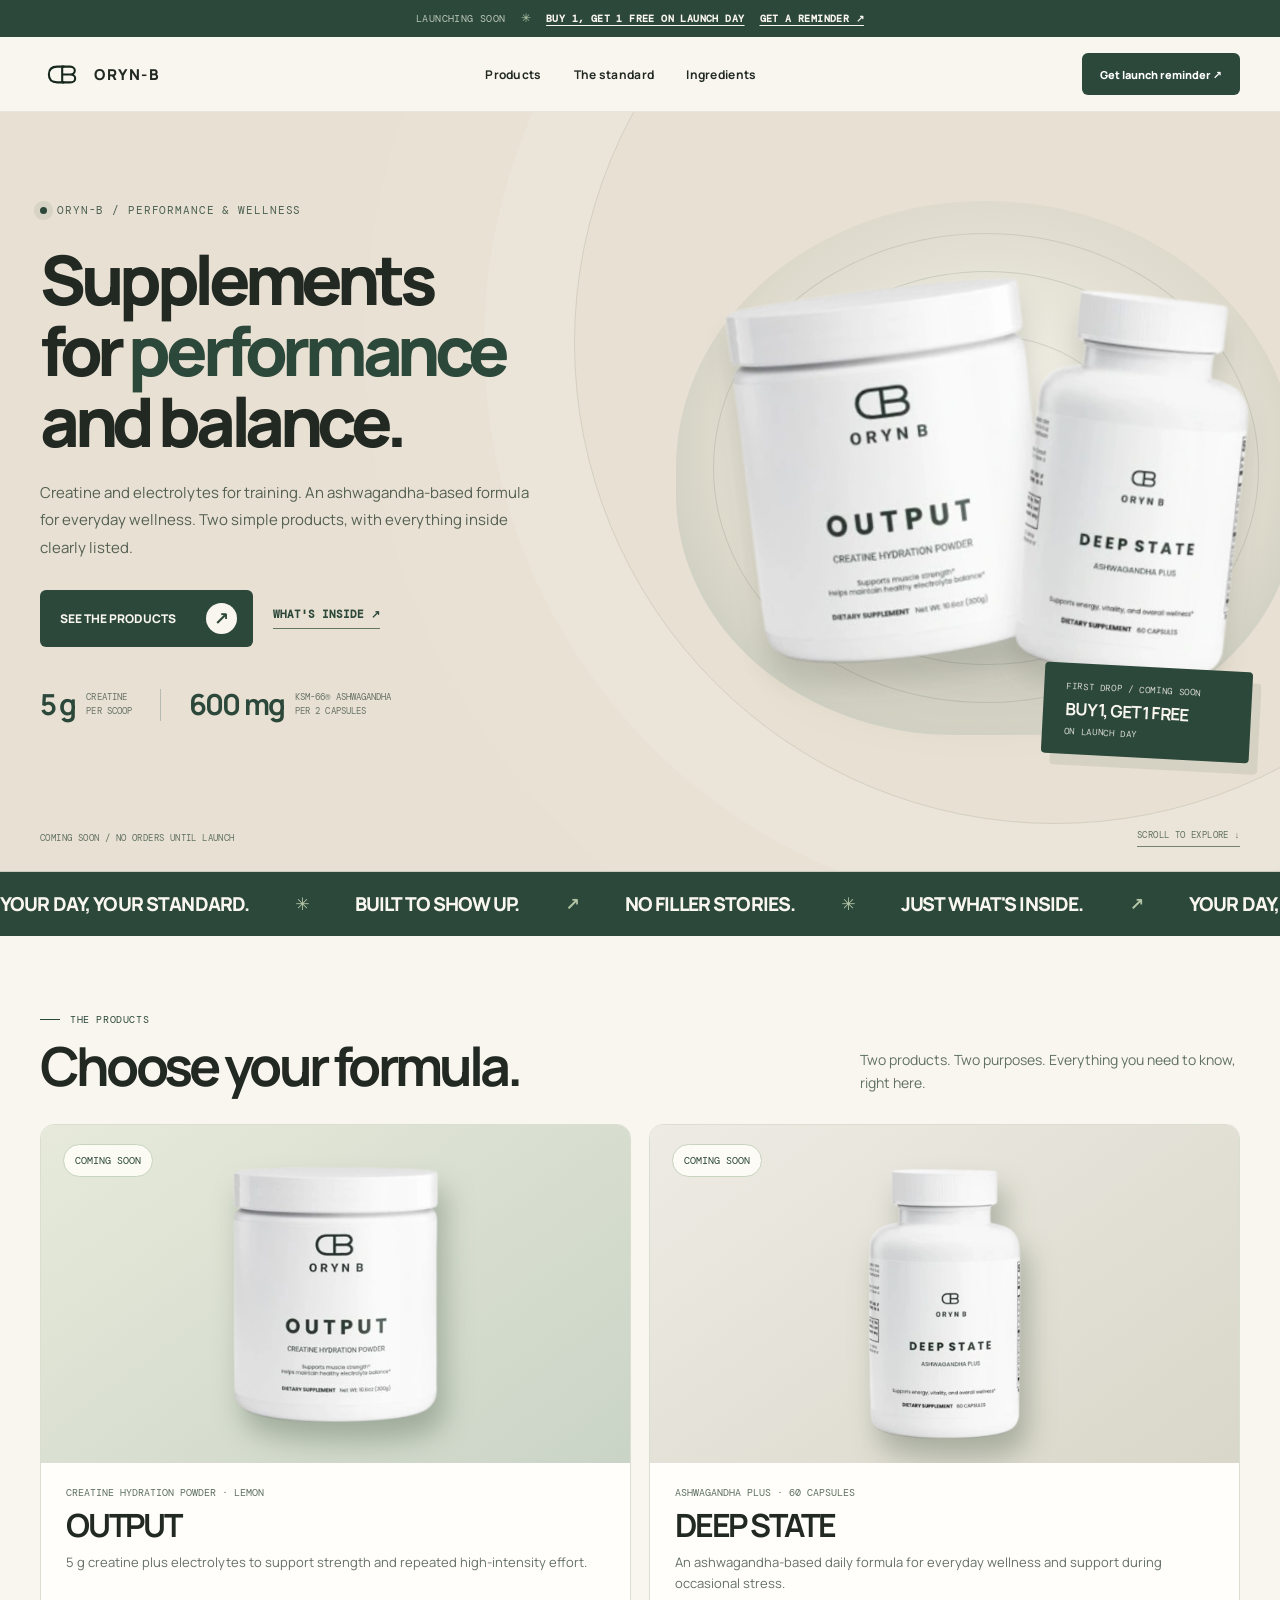
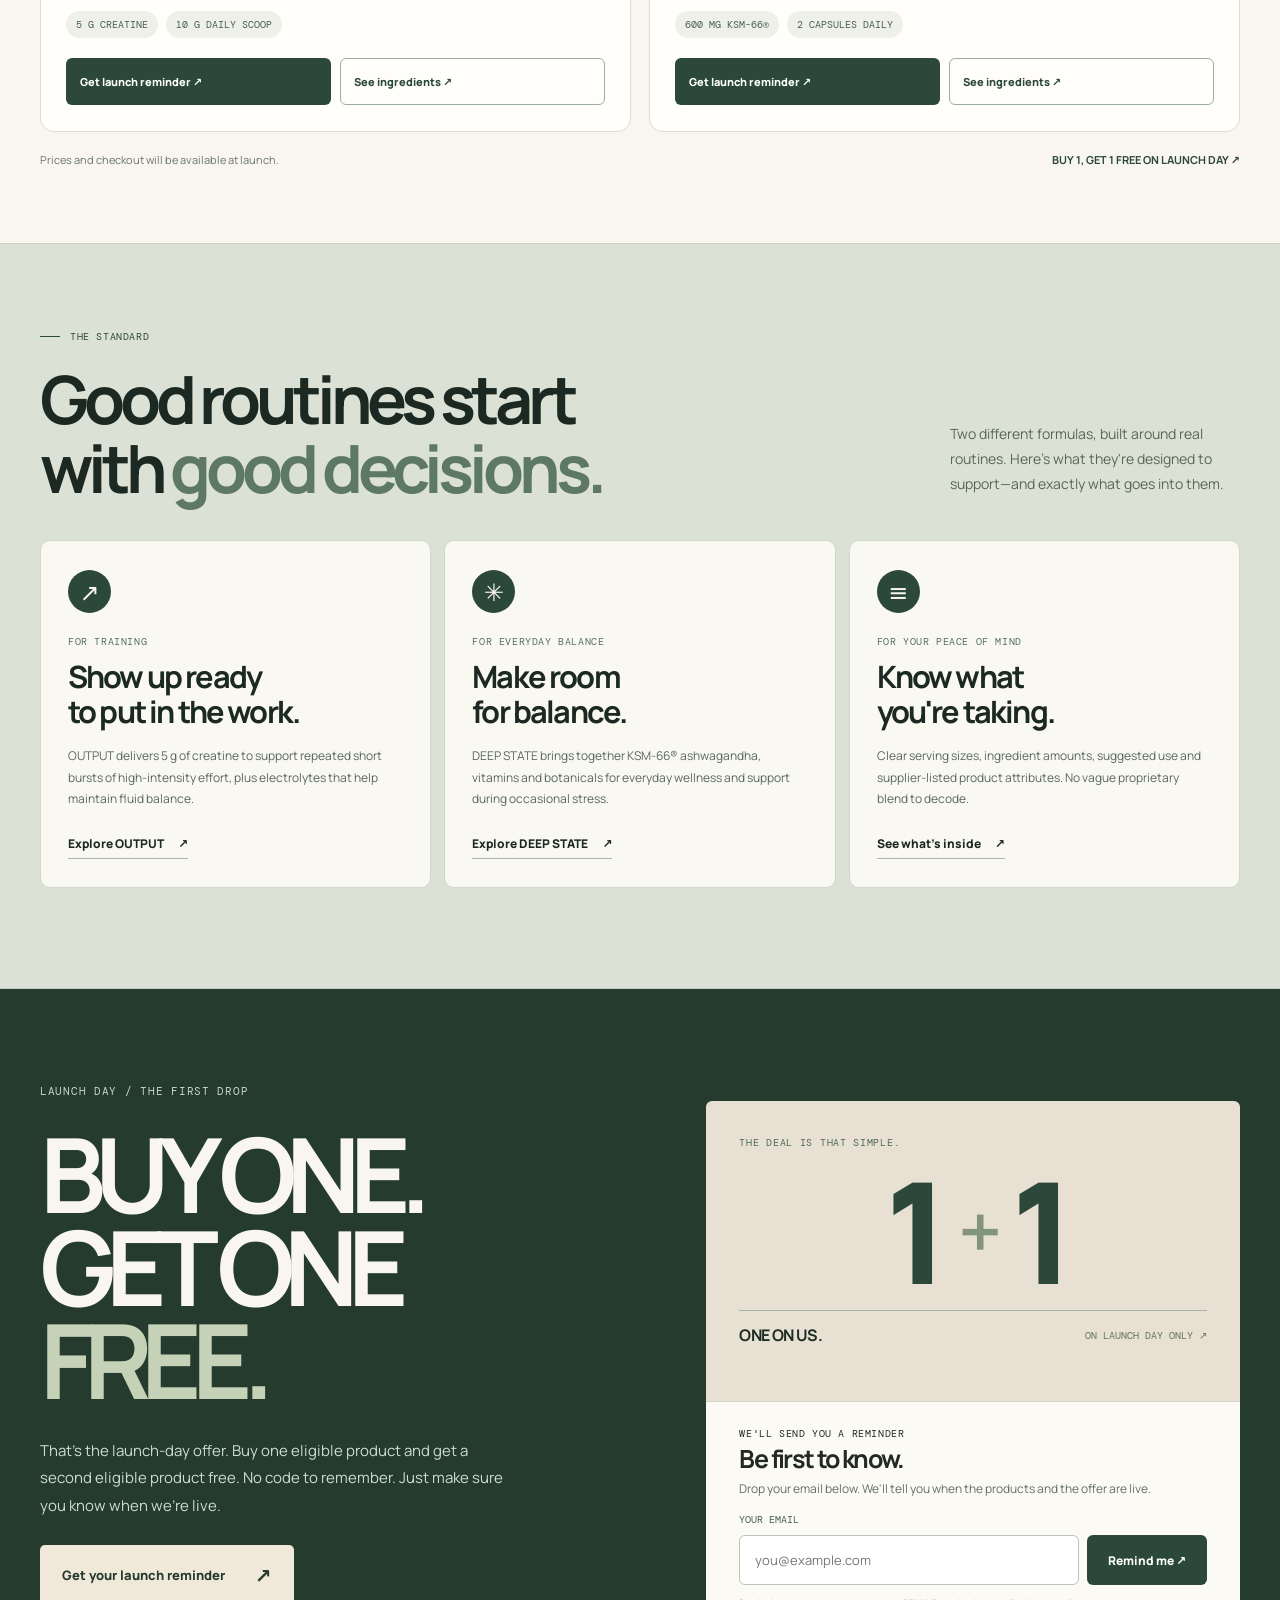
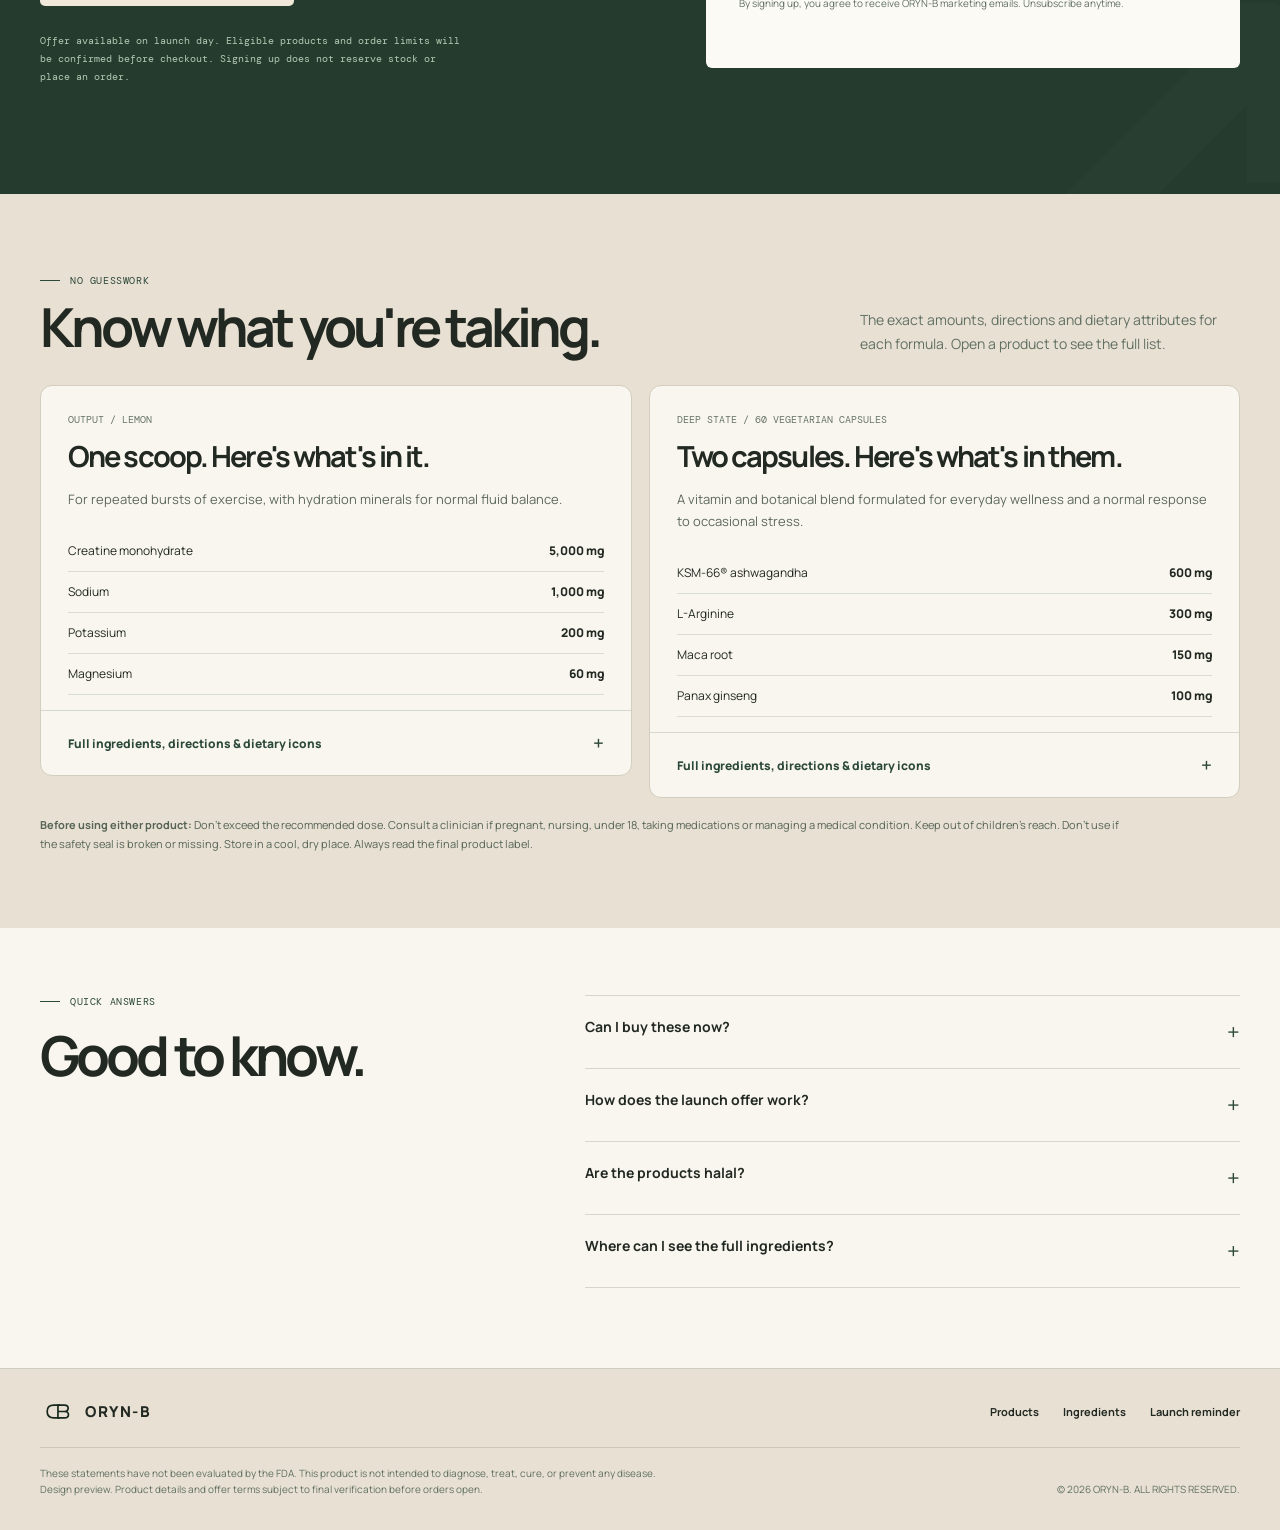
==== commit a3cff4d6: "Rename index (1).html to index.html" ====
--- a/index.html
+++ b/index.html
@@ -1,184 +1,108 @@
-<!DOCTYPE html>
+<!doctype html>
+<html lang="en"><head>
+<meta charset="utf-8"><meta name="viewport" content="width=device-width,initial-scale=1">
+<meta name="theme-color" content="#2C483A"><meta name="color-scheme" content="light">
+<title>ORYN-B — Supplements for performance and balance</title>
+<meta name="description" content="Meet ORYN-B OUTPUT creatine hydration powder and DEEP STATE Ashwagandha Plus. See the ingredients, explore both products, and get a reminder for our buy-one-get-one-free launch day offer.">
+<link rel="icon" type="image/svg+xml" href="[data-uri]">
+<link rel="preconnect" href="https://fonts.googleapis.com"><link rel="preconnect" href="https://fonts.gstatic.com" crossorigin>
+<link href="https://fonts.googleapis.com/css2?family=DM+Mono:wght@400;500&amp;family=Manrope:wght@400;500;600;700;800&amp;display=swap" rel="stylesheet">
+<style>
+:root{--green:#2C483A;--deep:#16271D;--stone:#E8E0D2;--ivory:#F9F6EF;--cream:#F1EEE6;--ink:#222923;--muted:#626D61;--border:#D7D6CB;--mono:'DM Mono',monospace;--sans:'Manrope',ui-sans-serif,system-ui,sans-serif}
+*{box-sizing:border-box}html{scroll-behavior:smooth;scroll-padding-top:100px}body{margin:0;color:var(--ink);background:var(--ivory);font-family:var(--sans);-webkit-font-smoothing:antialiased;overflow-x:hidden}h1,h2,h3,p{margin:0}a{color:inherit;text-decoration:none}button,input{font:inherit}button{cursor:pointer}button:focus-visible,a:focus-visible,input:focus-visible,summary:focus-visible{outline:3px solid #819C8A;outline-offset:4px}.shell{width:min(1220px,calc(100% - 80px));margin:auto}.mono{font:11px/1.5 var(--mono);letter-spacing:.07em}.tiny-label{font:10px/1.5 var(--mono);letter-spacing:.06em;text-transform:uppercase}.sr-only{position:absolute!important;width:1px;height:1px;overflow:hidden;clip:rect(0,0,0,0)}.skip{position:absolute;top:-90px;left:10px;background:white;padding:13px;z-index:99}.skip:focus{top:10px}.announce{background:var(--deep);color:var(--ivory);padding:11px 15px;text-align:center;min-height:35px;font:10px var(--mono);letter-spacing:.06em}.announce strong{font-weight:500;color:#E5DDC4}.nav{background:rgba(249,246,239,.97);backdrop-filter:blur(12px);position:sticky;top:0;z-index:25;border-bottom:1px solid #1c312114}.nav-inner{min-height:74px;display:flex;align-items:center;justify-content:space-between;gap:22px}.brand{display:flex;gap:7px;align-items:center;font-size:15px;font-weight:800;letter-spacing:.1em;white-space:nowrap}.brand svg{width:47px;height:35px;color:var(--deep)}.nav-links{display:flex;align-items:center;gap:32px;font-size:12px;font-weight:700;letter-spacing:.025em}.nav-links a:hover{color:#527459}.btn{display:inline-flex;align-items:center;justify-content:space-between;gap:22px;min-height:50px;border-radius:6px;padding:14px 20px;border:1px solid transparent;font-size:12px;font-weight:800;transition:background .2s,transform .2s,border-color .2s;color:inherit}.btn:hover{transform:translateY(-2px)}.btn-dark{background:var(--green);color:#fff}.btn-dark:hover{background:#183527}.btn-light{background:var(--ivory);color:var(--green)}.btn-line{background:transparent;color:var(--green);border-color:#9BAD9D}.btn-line:hover{border-color:var(--green)}.nav-cta{font-size:11px;min-height:42px;padding:10px 17px}.menu-toggle{display:none;background:none;border:0;color:var(--ink);font-size:23px}.mobile-menu{display:none}
+/* clear compact hero */
+.hero{background:var(--stone);border-bottom:1px solid #c8cbbb}.hero-grid{display:grid;grid-template-columns:1.04fr .96fr;gap:58px;min-height:550px;align-items:center;padding-top:40px;padding-bottom:42px}.hero-copy{padding:18px 0}.eyebrow{display:flex;align-items:center;gap:10px;font:10px var(--mono);letter-spacing:.06em;color:var(--green);text-transform:uppercase;margin-bottom:19px}.eyebrow:before{content:'';width:20px;height:1px;background:currentColor}.hero h1{font-size:clamp(43px,4.75vw,73px);font-weight:800;line-height:1.1;letter-spacing:-.072em;max-width:700px}.hero h1 em{font-style:normal;color:var(--green)}.hero-deck{color:#526155;font-size:15px;line-height:1.75;max-width:445px;margin-top:22px}.hero-actions{display:flex;gap:10px;flex-wrap:wrap;margin-top:26px}.hero-subtext{color:#627063;font-size:11px;margin-top:18px;line-height:1.6}.hero-photo{position:relative;min-width:0;height:430px;border-radius:20px;background:radial-gradient(ellipse at 48% 37%,#54715B 0%,#2C483A 53%,#182D20 100%);isolation:isolate;overflow:hidden;box-shadow:0 25px 55px #1b2b1a21}.hero-photo:after{content:'';position:absolute;inset:16% 21%;border:1px solid #fff2;border-radius:50%;z-index:-1}.hero-products{position:absolute;inset:0;display:flex;align-items:center;justify-content:center;gap:0;padding:16px 40px 48px;isolation:isolate}.hero-products img{object-fit:contain;position:relative;max-height:89%;height:auto;filter:drop-shadow(13px 18px 14px #09170ac0);transition:transform .7s cubic-bezier(.2,.8,.3,1)}.hero-products img:first-child{width:51%;transform:translate(11%,15px) rotate(-5deg);z-index:2}.hero-products img:last-child{width:45%;transform:translate(-7%,6px) rotate(5deg);z-index:3}.hero-photo:hover .hero-products img:first-child{transform:translate(11%,6px) rotate(-2deg)}.hero-photo:hover .hero-products img:last-child{transform:translate(-7%,-3px) rotate(2deg)}.hero-photo-footer{position:absolute;bottom:19px;left:25px;right:25px;display:flex;justify-content:space-between;align-items:center;color:#e5e8d8;font:10px var(--mono);letter-spacing:.04em;z-index:5}.hero-badge{position:absolute;right:14px;top:17px;border:1px solid #ecf2d174;background:#1b3527b9;color:#fff;border-radius:99px;padding:9px 13px;font:9px var(--mono);z-index:5}
+/* products first */
+.products{background:var(--ivory);padding:77px 0 76px}.section-intro{display:flex;align-items:end;justify-content:space-between;gap:30px;margin-bottom:29px}.section-intro h2{font-size:clamp(35px,4.2vw,58px);letter-spacing:-.071em;line-height:1.1}.section-intro p{font-size:14px;max-width:380px;line-height:1.7;color:#607063}.products .eyebrow,.ingredients .eyebrow{margin-bottom:10px}.product-grid{display:grid;grid-template-columns:1fr 1fr;gap:18px}.product-card{background:#fffefa;border:1px solid #d9ded1;border-radius:14px;overflow:hidden;min-width:0;transition:transform .24s,box-shadow .24s}.product-card:hover{transform:translateY(-4px);box-shadow:0 18px 32px #2C483A15}.product-image{height:338px;display:grid;place-items:center;position:relative;overflow:hidden;background:linear-gradient(144deg,#E7EADB 0%,#CAD4C6 100%)}.product-card.deep .product-image{background:linear-gradient(144deg,#EEEBE4 0%,#D8D7C9 100%)}.product-image img{object-fit:contain;height:79%;width:auto;max-width:74%;filter:drop-shadow(8px 19px 14px #1a301b46);transition:transform .55s cubic-bezier(.2,.8,.3,1)}.product-card:hover .product-image img{transform:translateY(-8px) scale(1.045)}.soon{position:absolute;left:22px;top:19px;background:#fffef8de;border:1px solid #c7d4c0;padding:9px 11px;border-radius:99px;color:var(--green);font:10px var(--mono)}.product-image .hover-cta{position:absolute;inset:auto 22px 19px;display:flex;align-items:center;justify-content:space-between;background:#203D2D;color:var(--ivory);padding:13px 16px;border-radius:7px;font-size:12px;font-weight:750;opacity:0;transform:translateY(10px);transition:opacity .22s,transform .22s}.product-card:hover .hover-cta,.product-card:focus-within .hover-cta{opacity:1;transform:translateY(0)}.product-body{padding:23px 25px 26px}.category{font:10px var(--mono);color:#5E7060;margin-bottom:9px}.product-name{font-size:32px;letter-spacing:-.07em;line-height:1.08;margin-bottom:9px}.product-desc{font-size:13px;line-height:1.65;color:#657066;min-height:43px}.product-metrics{display:flex;flex-wrap:wrap;gap:8px;margin:16px 0 20px}.product-metrics span{border-radius:99px;background:#EFF1E9;padding:7px 10px;color:#46604D;font:10px var(--mono)}.product-actions{display:flex;gap:9px}.product-actions .btn{flex:1;min-width:0;font-size:11px;min-height:47px;padding:12px 13px}.products-foot{display:flex;justify-content:space-between;gap:20px;margin-top:20px;color:#69766A;font-size:11px}.products-foot strong{color:var(--green)}
+/* primary offer and signup — one place to act */
+.launch{background:var(--deep);color:var(--ivory);padding:68px 0}.launch-grid{display:grid;grid-template-columns:.98fr 1.02fr;align-items:center;gap:70px}.launch-kicker{color:#BDD0B8;font:11px var(--mono);margin-bottom:15px}.launch h2{font-size:clamp(48px,5.3vw,77px);letter-spacing:-.08em;line-height:.99;margin-bottom:19px}.launch h2 span{color:#DADEC0}.launch-copy p{max-width:470px;font-size:14px;line-height:1.75;color:#C6CEBE}.terms-note{font-size:11px!important;color:#A8B4A7!important;margin-top:18px}.signup-card{background:#F9F6EF;color:var(--ink);padding:30px;border-radius:13px;box-shadow:0 24px 48px #101C14a0}.signup-card h3{font-size:28px;line-height:1.15;letter-spacing:-.065em;margin:6px 0 10px}.signup-card p{font-size:12px;color:#637065;line-height:1.7}.signup-card label{display:block;font:10px var(--mono);margin:19px 0 9px;color:#47604E}.signup-row{display:flex;gap:8px}.signup-row input{min-width:0;flex:1;padding:15px;background:white;border:1px solid #BCC6B8;border-radius:6px;font-size:13px}.signup-row button{white-space:nowrap}.consent-note{margin-top:12px!important;font-size:10px!important}.form-status{margin-top:9px;min-height:20px;font-size:12px!important;color:#2C483A!important}
+/* ingredients, available without a huge information wall */
+.ingredients{background:var(--stone);padding:80px 0 74px}.ingredients-list{display:grid;grid-template-columns:1fr 1fr;gap:17px;margin-top:29px}.formula-card{background:var(--ivory);border:1px solid #D2CDBF;border-radius:12px;min-width:0;align-self:start;overflow:hidden}.formula-top{padding:27px 27px 21px}.formula-top .mini{font:10px var(--mono);color:#687568;margin-bottom:10px}.formula-top h3{font-size:29px;letter-spacing:-.065em;margin-bottom:12px}.formula-top p{font-size:13px;line-height:1.7;color:#5D695D}.preview-ingredients{padding:0 27px 15px}.preview-ingredients>div,.full-list>div{display:flex;justify-content:space-between;gap:14px;padding:11px 0;border-bottom:1px solid #DADDD2;font-size:12px;line-height:1.5}.preview-ingredients strong,.full-list strong{white-space:nowrap;font-weight:800}.formula-card details{border-top:1px solid #D4D8CE}.formula-card summary{list-style:none;cursor:pointer;padding:19px 27px;font-size:12px;font-weight:800;color:var(--green);display:flex;align-items:center;justify-content:space-between;gap:18px}.formula-card summary::-webkit-details-marker{display:none}.formula-card summary:after{content:'+';font-size:19px;font-weight:500}.formula-card details[open] summary:after{content:'−'}.formula-more{padding:0 27px 26px}.formula-more .subhead{font:10px var(--mono);margin:22px 0 9px;color:#4C654F}.formula-more p{font-size:12px;color:#5D675B;line-height:1.8}.full-list>div{font-size:12px}.v5-attribute-grid{display:grid;grid-template-columns:repeat(4,minmax(0,1fr));gap:8px;margin-top:12px}.verified-attribute{background:white;border:1px solid #DCE1D6;padding:8px 4px;border-radius:7px;display:flex;flex-direction:column;align-items:center;justify-content:center;gap:7px;text-align:center;min-height:94px}.verified-attribute img{height:41px;width:35px;object-fit:contain}.verified-attribute span{font-size:9px;line-height:1.35;font-weight:700;color:#415444}.verified-attribute sup{font-size:7px}.note{font-size:11px!important;line-height:1.7!important;color:#667264!important;margin-top:16px}.medical{margin-top:18px;font-size:11px;line-height:1.7;color:#556456;max-width:1080px}
+/* FAQ and footer */
+.faq{background:var(--ivory);padding:67px 0 80px}.faq-grid{display:grid;grid-template-columns:.85fr 1.15fr;gap:60px}.faq h2{font-size:clamp(37px,4.3vw,59px);letter-spacing:-.07em;line-height:1.05}.faq-list{border-top:1px solid var(--border)}.faq-list details{border-bottom:1px solid var(--border)}.faq-list summary{cursor:pointer;list-style:none;display:flex;justify-content:space-between;gap:20px;padding:21px 0;font-size:14px;font-weight:700}.faq-list summary::-webkit-details-marker{display:none}.faq-list summary:after{content:'+';color:var(--green);font-size:22px;font-weight:400}.faq-list details[open] summary:after{content:'−'}.faq-list p{font-size:12px;line-height:1.8;color:#667264;padding:0 18px 20px 0}.footer{background:#E8E0D2;padding:29px 0 32px;border-top:1px solid #D0CDC2}.footer-top{display:flex;justify-content:space-between;gap:30px;align-items:center}.footer-top .brand svg{width:38px;height:27px}.footer-links{display:flex;gap:24px;font-size:11px;font-weight:700}.footer-bottom{display:flex;justify-content:space-between;align-items:end;gap:30px;margin-top:22px;border-top:1px solid #CCC8BC;padding-top:17px;color:#607061;font-size:10px;line-height:1.65}.footer-bottom p{max-width:680px}.desktop-only{display:block}
+@media(max-width:1000px){.shell{width:calc(100% - 52px)}.hero-grid{gap:27px;grid-template-columns:1fr 1fr}.hero h1{font-size:clamp(40px,5.8vw,62px)}.hero-photo{height:380px}.launch-grid{gap:30px}.product-actions{flex-wrap:wrap}.product-actions .btn{flex-basis:100%}.nav-links{gap:16px}}
+@media(max-width:720px){.shell{width:calc(100% - 34px)}.nav-inner{min-height:65px}.nav-links{display:none}.menu-toggle{display:block}.nav-cta{margin-left:auto;font-size:10px;padding:10px 12px}.mobile-menu.open{display:flex}.mobile-menu{flex-direction:column;gap:0;padding:0 18px 15px;border-top:1px solid #D1D8CA}.mobile-menu a{padding:13px 0;font-size:12px;font-weight:750}.hero-grid{grid-template-columns:1fr;gap:19px;padding-top:40px;padding-bottom:38px}.hero h1{font-size:clamp(40px,9vw,60px)}.hero-deck{font-size:13px;margin-top:15px}.hero-actions{margin-top:21px}.hero-photo{height:320px}.section-intro{display:block}.section-intro p{margin-top:13px}.products{padding:57px 0}.product-image{height:300px}.product-grid,.ingredients-list,.launch-grid,.faq-grid{grid-template-columns:1fr}.product-actions .btn{flex-basis:unset}.launch-grid{gap:26px}.launch{padding:60px 0}.ingredients{padding:58px 0}.faq{padding:58px 0}.footer-bottom{align-items:start;flex-direction:column}.footer-links{gap:13px}.footer-top{align-items:start;flex-direction:column}.products-foot{flex-direction:column;gap:7px}}
+@media(max-width:390px){.brand{font-size:13px}.brand svg{width:38px;height:29px}.nav-cta{font-size:9px}.hero h1{font-size:40px}.hero-photo{height:275px}.hero-products{padding:16px 20px 38px}.hero-photo-footer{left:13px;right:13px;font-size:8px}.hero-actions .btn{min-width:0;font-size:11px;padding:13px 14px}.product-actions{flex-direction:column}.signup-card{padding:23px 20px}.signup-row{flex-direction:column}.signup-row button{justify-content:center}.v5-attribute-grid{grid-template-columns:repeat(3,minmax(0,1fr))}}
+@media(hover:none){.product-image .hover-cta{display:none}}@media(prefers-reduced-motion:reduce){html{scroll-behavior:auto}*,*:before,*:after{transition-duration:.01ms!important;animation-duration:.01ms!important}}
 
-<html lang="en"><head><meta charset="utf-8"/><meta content="width=device-width,initial-scale=1" name="viewport"/><meta content="light" name="color-scheme"/><title>ORYN-B — Supplements for performance and balance</title><meta content="ORYN-B. Supplements for performance and balance. Explore OUTPUT creatine hydration and DEEP STATE ashwagandha plus. Buy 1, get 1 free on launch day." name="description"/><link href="[data-uri]" rel="icon" type="image/svg+xml"/><link href="https://fonts.googleapis.com" rel="preconnect"/><link crossorigin="" href="https://fonts.gstatic.com" rel="preconnect"/><link href="https://fonts.googleapis.com/css2?family=DM+Mono:wght@400;500&amp;family=Manrope:wght@400;500;600;700;800&amp;display=swap" rel="stylesheet"/>
-<style>
-:root{--ink:#171719;--black:#0e0f12;--white:#faf9f5;--paper:#f1eee8;--orange:#fc693a;--purple:#aba6ee;--slate:#77767b;--line:#cfcbc3;--mono:'DM Mono',monospace;--display:'Space Grotesk','Arial',sans-serif;--sans:'DM Sans','Arial',sans-serif}*{box-sizing:border-box}html{scroll-behavior:smooth}body{margin:0;background:var(--paper);color:var(--ink);font-family:var(--sans);-webkit-font-smoothing:antialiased;overflow-x:hidden}a{color:inherit;text-decoration:none}button,input{font:inherit}button{cursor:pointer;color:inherit}button:focus-visible,a:focus-visible,input:focus-visible{outline:3px solid #567cff;outline-offset:4px}::selection{background:var(--orange);color:#111}.shell{width:min(1440px,calc(100% - 96px));margin:auto}.mono{font:11px/1.5 var(--mono);letter-spacing:.065em;text-transform:uppercase}.small{font-size:13px;line-height:1.65}.muted{color:#676665}.eyebrow{display:inline-flex;align-items:center;gap:12px;font:11px var(--mono);letter-spacing:.08em;text-transform:uppercase}.eyebrow:before{content:'';width:21px;height:2px;background:currentColor}.pill{display:inline-flex;align-items:center;gap:8px;border-radius:99px;padding:8px 12px;font:10px var(--mono);letter-spacing:.05em;text-transform:uppercase;border:1px solid currentColor}.hidden{display:none!important}.sr-only{position:absolute!important;width:1px;height:1px;overflow:hidden;clip:rect(0,0,0,0)}.strong{font-weight:800}.btn{display:inline-flex;align-items:center;justify-content:space-between;gap:30px;background:var(--ink);color:var(--white);border:1px solid var(--ink);border-radius:3px;padding:17px 17px 17px 23px;font:700 12px var(--sans);letter-spacing:.03em;transition:background .2s,color .2s,transform .2s}.btn:hover{transform:translateY(-3px);background:#353538}.btn .arr{border-radius:50%;background:var(--white);color:var(--ink);width:28px;height:28px;display:grid;place-items:center;font-size:18px;line-height:1}.btn-light{background:var(--white);color:var(--ink);border-color:var(--white)}.btn-light:hover{background:#e7e5df}.btn-light .arr{background:var(--ink);color:#fff}.btn-orange{background:var(--orange);color:var(--ink);border-color:var(--orange)}.btn-orange .arr{background:var(--ink);color:#fff}.btn-orange:hover{background:#fe8964}.narrow{max-width:640px}.faded{color:#787474}.section-number{font:11px var(--mono);letter-spacing:.05em}.title-xl{font:700 clamp(48px,6.6vw,98px)/.98 var(--display);letter-spacing:-.086em;margin:0}.title-md{font:700 clamp(42px,5.1vw,78px)/1.01 var(--display);letter-spacing:-.078em;margin:0}.cap{font-family:var(--mono);text-transform:uppercase;letter-spacing:.06em}
-/* NAV */.announce{height:34px;background:var(--orange);display:flex;align-items:center;justify-content:center;gap:15px;color:#121212;font:10px var(--mono);letter-spacing:.055em;text-align:center;padding:0 13px}.announce strong{font-weight:500;text-decoration:underline;text-underline-offset:3px}.announce .cross{font-size:12px}.nav{height:78px;position:absolute;top:34px;left:0;right:0;z-index:45;border-bottom:1px solid #ffffff3d;color:#faf9f5}.nav-inner{height:100%;display:flex;align-items:center;justify-content:space-between;gap:25px}.nav-logo{display:flex;align-items:center;gap:11px}.nav-logo svg{height:38px;width:60px;display:block}.wordmark{font:700 16px var(--display);letter-spacing:.18em;white-space:nowrap}.nav-left,.nav-right{display:flex;align-items:center;gap:34px}.nav-link{font:11px var(--mono);letter-spacing:.045em;transition:opacity .2s}.nav-link:hover{opacity:.6}.nav-link-button{background:none;border:0}.nav-cta{border:1px solid #fff8;padding:12px 16px;border-radius:2px;background:#ffffff14;color:#fff;font:11px var(--mono);transition:.25s}.nav-cta:hover{background:#fff;color:#111}.nav-menu-button{display:none;background:none;border:0;color:white;font-size:25px}.mobile-nav{display:none}
-/* HERO */.hero{position:relative;background:#17181c;color:#fff;min-height:800px;height:min(920px,calc(100svh - 34px));overflow:hidden;isolation:isolate}.hero:before{content:'';position:absolute;inset:0;background:radial-gradient(circle at 73% 53%,#343139 0%,#1e1d23 29%,#17181c 68%);z-index:-1}.hero-noise{position:absolute;inset:0;background-image:url('data:image/svg+xml,%3Csvg viewBox=%220 0 180 180%22 xmlns=%22http://www.w3.org/2000/svg%22%3E%3Cfilter id=%22n%22%3E%3CfeTurbulence type=%22fractalNoise%22 baseFrequency=%22.8%22 numOctaves=%223%22 stitchTiles=%22stitch%22/%3E%3C/filter%3E%3Crect width=%22100%25%22 height=%22100%25%22 filter=%22url(%23n)%22 opacity=%22.18%22/%3E%3C/svg%3E');opacity:.12;pointer-events:none}.hero-circle{position:absolute;width:min(710px,52vw);height:min(710px,52vw);border:1px solid #ffffff21;border-radius:50%;right:6%;top:15%;box-shadow:0 0 0 89px #ffffff05,0 0 0 181px #ffffff03;pointer-events:none}.hero-line{position:absolute;right:0;top:22%;width:61%;height:55%;border-left:1px solid #ffffff16;transform:rotate(-21deg);pointer-events:none}.hero-inner{position:relative;min-height:inherit;height:100%;padding-top:128px;display:grid;grid-template-columns:48% 52%;align-items:center;gap:3px;z-index:1}.hero-copy{align-self:center;padding-bottom:15px;position:relative;z-index:4}.hero-topline{color:#cfcdd3;font:10px var(--mono);letter-spacing:.08em;display:flex;align-items:center;gap:11px}.hero-topline:before{content:'';width:7px;height:7px;border-radius:50%;background:var(--orange);box-shadow:0 0 0 6px #fc693a26}.hero h1{font:700 clamp(74px,8.3vw,145px)/.89 var(--display);letter-spacing:-.108em;margin:25px 0 28px;max-width:780px;position:relative;z-index:3}.hero h1 span{display:block}.hero h1 em{font-style:normal;color:var(--orange)}.hero-deck{max-width:440px;color:#c2c0c5;font-size:15px;line-height:1.78;margin:0 0 29px}.hero-buttons{display:flex;align-items:center;gap:19px;flex-wrap:wrap}.hero-buttons .btn{min-width:230px}.text-link{border-bottom:1px solid currentColor;font:12px var(--mono);letter-spacing:.03em;padding-bottom:6px;white-space:nowrap}.hero-mini{display:flex;align-items:center;gap:20px;font:10px var(--mono);color:#b5b3b9;margin-top:48px;letter-spacing:.04em}.hero-mini .line{height:1px;width:32px;background:#f8f7f489}.hero-composition{position:relative;height:720px;min-width:0;align-self:center;transform-style:preserve-3d;pointer-events:none}.hero-frame{position:absolute;left:12%;right:2%;top:13%;bottom:9%;background:linear-gradient(139deg,#e4ddd2,#f6f4ef 59%,#cbc4bb);transform:rotate(-9deg);border-radius:3px;box-shadow:0 35px 90px #0008;overflow:hidden}.hero-frame:before{content:'';position:absolute;width:90%;aspect-ratio:1;top:8%;left:9%;border:1px solid #b8b1a8;border-radius:50%;box-shadow:0 0 0 48px #6d6d6d09,0 0 0 95px #ffffff16}.hero-sun{position:absolute;top:0;right:-15%;width:270px;height:270px;border-radius:50%;background:#f16b46;filter:blur(1px)}.hero-stamp{position:absolute;right:3%;top:7%;z-index:4;background:var(--orange);border-radius:50%;height:125px;width:125px;display:grid;place-content:center;text-align:center;color:#1c191b;transform:rotate(14deg);box-shadow:0 10px 20px #0003;font:700 10px/1.6 var(--mono);letter-spacing:.02em}.hero-stamp span{font:700 27px var(--display);letter-spacing:-.06em}.hero-product{position:absolute;z-index:3;height:auto;filter:drop-shadow(22px 42px 20px #0003);object-fit:contain;transition:transform .45s cubic-bezier(.2,.8,.2,1)}.hero-product.output{width:54%;bottom:14%;left:8%;transform:rotate(-12deg)}.hero-product.deep{width:45%;bottom:10%;right:6%;transform:rotate(11deg)}.hero-composition:hover .hero-product.output{transform:translateY(-18px) rotate(-8deg)}.hero-composition:hover .hero-product.deep{transform:translateY(-28px) rotate(8deg)}.hero-serial{position:absolute;left:0;bottom:11%;z-index:5;background:var(--purple);color:#181719;padding:15px 23px;font:11px var(--mono);letter-spacing:.04em;transform:rotate(6deg)}.hero-edge{position:absolute;bottom:34px;left:0;right:0;display:flex;align-items:center;justify-content:space-between;z-index:3;font:10px var(--mono);color:#c1bfc6}.hero-edge .bottom-arrow{font-size:20px}.hero-cursor{position:absolute;width:22px;height:22px;border:1px solid #fff5;transform:rotate(45deg);right:4%;top:50%}
-/* black ticker */.ticker{height:68px;background:var(--orange);color:var(--ink);overflow:hidden;display:flex;align-items:center}.ticker-track{display:flex;gap:44px;white-space:nowrap;width:max-content;animation:slide 29s linear infinite;font:700 20px var(--display);letter-spacing:-.04em}.ticker-track span{display:inline-flex;align-items:center;gap:45px}.ticker-track i{font-style:normal;font-size:17px}@keyframes slide{to{transform:translateX(-50%)}}
-/* INTRO */.intro{padding:138px 0 145px;background:var(--paper);position:relative;overflow:hidden}.intro-grid{display:grid;grid-template-columns:.72fr 1.28fr;gap:8vw}.intro-heading .id{font:11px var(--mono);margin-bottom:22px}.intro-side{display:flex;flex-direction:column;justify-content:space-between;align-items:flex-start}.intro-side .shape{font:700 170px/1 var(--display);letter-spacing:-.17em;color:#cfc9c0;transform:rotate(-11deg);margin-left:-19px}.intro h2{font:700 clamp(52px,6.4vw,108px)/1.02 var(--display);letter-spacing:-.09em;margin:0 0 36px}.intro h2 i{font-style:normal;color:#f16d45}.intro-copy{display:grid;grid-template-columns:1fr 1fr;gap:43px;border-top:1px solid #c3bdb5;padding-top:26px;font-size:14px;line-height:1.8;color:#555452}.intro-copy strong{color:#1a1a1b}.intro-stat{display:flex;gap:28px;align-items:center;margin-top:40px}.intro-stat b{font:700 72px var(--display);letter-spacing:-.1em}.intro-stat span{font:11px/1.6 var(--mono);color:#777570}
-/* PINNED SHIFT */.shift{height:345vh;position:relative;background:#e9e7e2}.shift-pin{position:sticky;top:0;height:100svh;min-height:660px;overflow:hidden;background:#ede9e3;isolation:isolate}.shift-backdrop{position:absolute;inset:0;background:#eec1ae;transition:background .1s;z-index:-2}.shift-glow{position:absolute;left:54%;top:49%;width:64vw;height:64vw;max-width:850px;max-height:850px;border-radius:50%;border:1px solid #29242124;transform:translate(-50%,-50%);box-shadow:0 0 0 75px #ffffff1a,0 0 0 165px #ffffff0f}.shift-inner{height:100%;display:grid;grid-template-columns:49% 51%;align-items:center;position:relative}.shift-copy{position:relative;z-index:7;align-self:stretch;display:flex;flex-direction:column;justify-content:center}.shift-section-note{position:absolute;top:14%;left:0}.shift-phase{position:absolute;top:49%;transform:translateY(-50%);left:0;width:100%;opacity:0;visibility:hidden;transition:opacity .18s}.shift-phase.is-active{opacity:1;visibility:visible}.shift-phase .n{font:11px var(--mono);letter-spacing:.06em}.shift-phase h2{font:700 clamp(67px,7.5vw,123px)/.92 var(--display);letter-spacing:-.102em;margin:20px 0 27px}.shift-phase h2 em{font-style:normal;text-decoration:underline;text-decoration-thickness:6px;text-underline-offset:13px}.shift-phase p{font-size:15px;line-height:1.77;max-width:380px}.shift-bottom{position:absolute;bottom:12%;left:0;display:flex;align-items:center;gap:20px;width:min(440px,98%);font:10px var(--mono)}.shift-progress{height:2px;background:#24242430;flex:1}.shift-progress>i{display:block;height:100%;background:#1b1b1b;width:0%}.shift-stage{position:relative;height:100%;width:100%;perspective:1000px}.shift-stage .orbit{position:absolute;width:min(600px,94%);aspect-ratio:1;left:50%;top:50%;transform:translate(-50%,-50%);border:1px solid #17171922;border-radius:50%;box-shadow:0 0 0 35px #ffffff24,0 0 0 104px #ffffff18}.shift-photo{position:absolute;left:50%;top:50%;width:min(570px,90%);height:auto;transform:translate(-50%,-50%);border-radius:5px;box-shadow:15px 25px 65px #0002;filter:saturate(.9);transition:opacity .15s}.shift-photo.output{z-index:2}.shift-photo.deep{opacity:0;z-index:3}.shift-index{position:absolute;right:2%;top:16%;font:11px var(--mono);writing-mode:vertical-rl;z-index:9}.shift-capsule{position:absolute;left:65%;top:12%;height:46px;width:18px;background:linear-gradient(#f6f1e7 50%,#e9ddc8 50%);border-radius:14px;border:1px solid #b9afa2;z-index:7;opacity:0;transform:translateY(-70px) rotate(25deg);filter:drop-shadow(4px 7px 4px #0003)}.shift-capsule:nth-child(6){left:82%;top:26%;width:19px;height:49px}.shift-capsule:nth-child(7){left:56%;top:31%;width:16px;height:40px}.shift-label{position:absolute;bottom:9%;right:2%;z-index:8;display:inline-block;font:700 12px var(--mono);background:var(--ink);color:white;padding:13px 18px;transform:rotate(-4deg)}
-/* SHOP */.shop{background:#161719;color:#f6f5f1;padding:135px 0 150px}.shop-head{display:grid;grid-template-columns:1.3fr .7fr;align-items:end;gap:30px;margin-bottom:56px}.shop-head h2{font:700 clamp(57px,7.4vw,116px)/.95 var(--display);letter-spacing:-.095em;margin:16px 0 0}.shop-head h2 em{font-style:normal;color:var(--orange)}.shop-head p{color:#b1afaf;font-size:14px;line-height:1.8;max-width:310px;margin:0 0 5px auto}.product-grid{display:grid;grid-template-columns:repeat(2,minmax(0,1fr));gap:18px}.product-card{background:#f5f2ed;color:#171719;border-radius:3px;overflow:hidden;position:relative}.product-visual{height:600px;position:relative;overflow:hidden;display:flex;justify-content:center;align-items:center;transition:background .3s}.product-card.output .product-visual{background:#f1d2c3}.product-card.deep .product-visual{background:#cdd0e7}.product-visual:before{content:'';position:absolute;width:67%;aspect-ratio:1;border:1px solid #1c1e1f24;border-radius:50%;box-shadow:0 0 0 50px #ffffff21,0 0 0 116px #ffffff0b}.product-visual .big-index{position:absolute;font:700 clamp(165px,21vw,335px)/1 var(--display);letter-spacing:-.13em;opacity:.08;left:0;top:13%;transform:rotate(-9deg)}.product-visual img{max-width:70%;height:78%;object-fit:contain;position:relative;z-index:2;filter:drop-shadow(13px 23px 20px #0002);transition:transform .45s cubic-bezier(.2,.85,.22,1)}.product-card.deep .product-visual img{height:77%}.product-card:hover .product-visual img{transform:scale(1.055) rotate(-3deg)}.corner-tab{position:absolute;z-index:4;top:20px;left:21px;background:#f7f5ef;color:#151515;padding:10px 12px;font:10px var(--mono);transform:rotate(-2deg)}.card-hover{position:absolute;inset:0;z-index:4;background:#161719d6;color:white;display:flex;flex-direction:column;justify-content:center;align-items:center;gap:15px;opacity:0;transition:opacity .3s;backdrop-filter:blur(2px);text-align:center;padding:30px}.card-hover span{font:11px var(--mono);letter-spacing:.08em}.card-hover strong{font:700 clamp(45px,5vw,78px)/.93 var(--display);letter-spacing:-.075em}.card-hover .btn{margin-top:15px}.product-card:hover .card-hover,.product-card:focus-within .card-hover{opacity:1}.product-info{padding:30px 33px 35px;display:grid;grid-template-columns:1fr auto;gap:12px}.product-info .tag{font:10px var(--mono);color:#6c6d68;margin-bottom:12px}.product-info h3{font:700 clamp(36px,4.1vw,60px)/1 var(--display);letter-spacing:-.075em;margin:0}.product-info p{font-size:13px;color:#686967;margin:12px 0 0;line-height:1.6}.product-info button{background:transparent;border:1px solid #222;border-radius:50%;width:46px;height:46px;align-self:center;font-size:25px;transition:background .2s,color .2s}.product-info button:hover{background:#222;color:white}.mobile-cta{display:none}.shop-after{margin-top:26px;display:flex;justify-content:space-between;align-items:center;gap:20px;color:#bfbfc0;font:11px var(--mono)}.shop-after strong{color:#fff}
-/* DUO */.duo{background:#f8f7f2;padding:126px 0 139px;overflow:hidden}.duo-grid{display:grid;grid-template-columns:.95fr 1.05fr;gap:40px;align-items:center}.duo-visual{background:#dccfc3;height:700px;position:relative;overflow:hidden;border-radius:3px}.duo-visual:before{content:'';position:absolute;width:92%;aspect-ratio:1;border:1px solid #ffffff69;border-radius:50%;left:4%;top:9%;box-shadow:0 0 0 62px #ffffff22,0 0 0 132px #ffffff15}.duo-visual img{position:absolute;height:auto;filter:drop-shadow(9px 23px 17px #0003);transition:transform .35s}.duo-visual .a{width:54%;left:2%;bottom:9%;transform:rotate(-9deg)}.duo-visual .b{width:47%;right:3%;bottom:7%;transform:rotate(9deg)}.duo-visual:hover .a{transform:translateY(-15px) rotate(-5deg)}.duo-visual:hover .b{transform:translateY(-19px) rotate(4deg)}.duo-note{position:absolute;top:26px;left:28px;z-index:3;background:#161719;color:#fff;padding:11px 13px;font:10px var(--mono)}.duo-mark{position:absolute;bottom:20px;right:21px;color:#191919;font:10px var(--mono)}.duo-copy{padding-left:5vw}.duo-copy h2{font:700 clamp(56px,7vw,108px)/.94 var(--display);letter-spacing:-.1em;margin:25px 0 24px}.duo-copy h2 em{font-style:normal;color:#f2693f}.duo-copy p{font-size:15px;line-height:1.85;max-width:440px;color:#60605f}.duo-cross{margin:32px 0;display:flex;align-items:center;gap:17px;font:11px var(--mono)}.duo-cross span{border-bottom:1px solid #a8a7a1;padding-bottom:10px}.duo-cross b{font-size:22px}.duo-copy .btn{margin-top:11px}
-/* VALUES */.values{background:#c5bfef;color:#1a1820;padding:121px 0 130px}.values h2{font:700 clamp(55px,7.9vw,128px)/.91 var(--display);letter-spacing:-.097em;max-width:1130px;margin:23px 0 70px}.values h2 span{color:#fff9}.values-grid{display:grid;grid-template-columns:repeat(3,1fr);gap:16px}.value-card{border-top:1px solid #3333446e;padding:22px 15px 0 0}.value-card .n{font:11px var(--mono)}.value-card h3{font:700 clamp(27px,3vw,42px)/1.13 var(--display);letter-spacing:-.07em;margin:60px 0 12px}.value-card p{font-size:13px;line-height:1.7;max-width:300px;color:#514d62}
-/* DROP */.drop{background:var(--orange);color:#171719;padding:132px 0 138px;overflow:hidden}.drop-inner{display:grid;grid-template-columns:1fr 1fr;gap:6vw;align-items:center}.drop h2{font:700 clamp(72px,9vw,152px)/.89 var(--display);letter-spacing:-.104em;margin:24px 0 28px}.drop p{font-size:15px;line-height:1.8;max-width:420px}.drop .btn{margin-top:25px}.drop-caption{margin-top:26px;max-width:420px;color:#55372e;font:10px/1.7 var(--mono)}.scratch-frame{min-height:460px;background:#19191d;padding:18px;transform:rotate(5deg);box-shadow:25px 32px 0 #11111116;position:relative}.scratch-top{display:flex;justify-content:space-between;gap:20px;align-items:center;color:#faf9f5;padding:8px 12px 25px;font:11px var(--mono)}.scratch-area{position:relative;min-height:339px;background:#f7f2e8;overflow:hidden;color:#151515;display:flex;justify-content:center;align-items:center}.scratch-secret{text-align:center;padding:22px}.scratch-secret .mono{color:#555}.scratch-secret h3{font:700 clamp(53px,6vw,89px)/.87 var(--display);letter-spacing:-.092em;margin:22px 0 15px}.scratch-secret h3 em{font-style:normal;color:#f26940}.scratch-secret p{font:11px/1.6 var(--mono);color:#505050;margin:auto;max-width:280px}.scratch-overlay{position:absolute;inset:0;width:100%;height:100%;cursor:crosshair;touch-action:none}.scratch-frame .scratch-foot{display:flex;justify-content:space-between;gap:15px;align-items:center;padding:16px 12px 2px;color:#e5e2e0;font:10px var(--mono)}.scratch-foot button{background:none;border:0;color:#ffb39a;text-decoration:underline;font:10px var(--mono)}
-/* EMAIL */.signup{background:#171719;color:#f6f4ef;padding:125px 0 137px}.signup-grid{display:grid;grid-template-columns:1.1fr .9fr;gap:9vw;align-items:end}.signup h2{font:700 clamp(61px,8vw,126px)/.91 var(--display);letter-spacing:-.098em;margin:23px 0}.signup h2 span{color:var(--purple)}.signup p{font-size:14px;line-height:1.8;color:#b4b1b4;max-width:440px}.signup-box{padding:32px;border:1px solid #ffffff47;background:#ffffff09}.signup-box label{display:block;color:#d8d6d7;font:11px var(--mono);margin-bottom:12px}.signup-form{display:flex;gap:8px}.signup-form input{flex:1;min-width:0;padding:17px 16px;border:1px solid #ffffff55;background:#fff;color:#161719;border-radius:2px;font-size:14px}.signup-form button{padding:16px 20px;background:var(--purple);border:0;color:#161719;font-weight:800;font-size:12px}.signup-form button:hover{background:#d4ceff}.signup-help{font:10px/1.8 var(--mono);color:#9f9ca2;margin-top:15px}.signup-help a{text-decoration:underline}.signup-message{font-size:12px;line-height:1.65;color:#d9d1ff;min-height:24px;margin-top:14px}.signup-benefit{display:flex;gap:12px;align-items:center;padding-top:18px;border-top:1px solid #ffffff2a;margin-top:18px;color:#dddadd;font:11px var(--mono)}.signup-benefit b{font-size:19px;color:var(--orange)}
-/* FAQ footer */.faq{background:#f4f1ec;padding:120px 0 130px}.faq-inner{display:grid;grid-template-columns:.8fr 1.2fr;gap:80px}.faq h2{font:700 clamp(50px,6vw,90px)/.99 var(--display);letter-spacing:-.09em;margin:20px 0}.faq-list{border-top:1px solid #c4c0b9}.faq details{border-bottom:1px solid #c4c0b9;padding:22px 0}.faq summary{list-style:none;cursor:pointer;font:700 16px/1.4 var(--sans);display:flex;align-items:center;justify-content:space-between;gap:15px}.faq summary:after{content:'+';font-size:26px;font-weight:400}.faq details[open] summary:after{content:'−'}.faq summary::-webkit-details-marker{display:none}.faq details p{font-size:13px;line-height:1.8;color:#64625e;max-width:560px;margin:15px 0 0}.footer{background:#111215;color:#f4f2ed;padding:60px 0 28px;overflow:hidden}.footer-top{display:flex;align-items:flex-start;justify-content:space-between;gap:20px}.footer-logo{display:flex;align-items:center;gap:15px;font:700 16px var(--display);letter-spacing:.16em}.footer-logo svg{width:75px;height:44px}.footer-links{display:flex;gap:35px;font:11px var(--mono)}.footer-links a:hover{color:var(--orange)}.footer-big{font:700 clamp(84px,19vw,300px)/1 var(--display);letter-spacing:-.112em;margin:50px 0 23px;color:#fff}.footer-base{border-top:1px solid #ffffff27;padding-top:23px;display:flex;gap:25px;align-items:flex-start;justify-content:space-between;color:#a6a3a7;font:10px/1.8 var(--mono)}.footer-base p{max-width:760px;margin:0}.footer-base .copyright{white-space:nowrap}.to-top{position:fixed;bottom:20px;right:20px;z-index:44;width:49px;height:49px;background:#f8f5f0;border:1px solid #181818;border-radius:50%;display:grid;place-items:center;font:22px var(--sans);box-shadow:0 4px 18px #0002;transition:opacity .25s,transform .25s;opacity:0;pointer-events:none;transform:translateY(10px)}.to-top.show{opacity:1;pointer-events:auto;transform:translateY(0)}.to-top:hover{transform:translateY(-4px)}.prototype-tag{position:fixed;bottom:18px;left:20px;z-index:43;font:9px var(--mono);color:#fff;background:#161719e6;border:1px solid #ffffff45;padding:11px 13px;border-radius:2px}
-/* modal */.modal-back{position:fixed;inset:0;background:#111115d9;z-index:100;display:none;place-items:center;padding:22px;backdrop-filter:blur(9px)}.modal-back.active{display:grid}.modal-panel{width:min(940px,100%);max-height:92svh;display:grid;grid-template-columns:.95fr 1.05fr;background:#f2eee8;color:#151515;overflow:auto;box-shadow:0 25px 100px #0007}.modal-photo{position:relative;background:#e8d7c9;display:grid;place-items:center;min-height:530px;overflow:hidden}.modal-photo[data-type="deep"]{background:#d6d4ec}.modal-photo:before{content:'';position:absolute;width:88%;aspect-ratio:1;border:1px solid #19191b26;border-radius:50%;box-shadow:0 0 0 55px #ffffff32}.modal-photo img{position:relative;height:420px;max-width:85%;object-fit:contain;filter:drop-shadow(10px 17px 10px #0003)}.modal-mini{position:absolute;bottom:20px;left:22px;right:22px;display:flex;gap:7px;justify-content:center}.modal-mini button{border:1px solid #25232a50;background:#ffffff9c;padding:8px 11px;font:10px var(--mono)}.modal-mini button.active{background:#171719;color:white}.modal-main{padding:38px 41px;position:relative}.modal-close{position:absolute;right:22px;top:21px;border:1px solid #19191955;background:none;border-radius:50%;width:39px;height:39px;font-size:25px;display:grid;place-items:center}.modal-main .mono{color:#646060}.modal-main h2{font:700 66px/1 var(--display);letter-spacing:-.092em;margin:25px 0 10px}.modal-main .deck{color:#545350;line-height:1.7;font-size:14px}.modal-facts{margin:29px 0;padding-top:15px;border-top:1px solid #ccc7bf}.modal-facts div{padding:10px 0;display:flex;justify-content:space-between;gap:18px;border-bottom:1px solid #d4cec6;font:12px var(--sans)}.modal-facts strong{font-family:var(--mono);font-size:11px;text-align:right}.modal-main .btn{width:100%}.modal-legal{color:#6a6865;font:10px/1.7 var(--mono);margin-top:18px}.modal-info-toggle{background:none;border:0;border-bottom:1px solid #111;padding:12px 0;text-align:left;font:11px var(--mono);margin-top:19px}.modal-suppfacts{font:11px/1.8 var(--mono);display:none;margin-top:12px}.modal-suppfacts.open{display:block}
-/* reveal */.reveal{opacity:0;transform:translateY(28px);transition:opacity .75s ease,transform .75s cubic-bezier(.15,.85,.2,1)}.reveal.visible{opacity:1;transform:translateY(0)}
-@media(max-width:1120px){.shell{width:calc(100% - 62px)}.hero h1{font-size:clamp(72px,8.6vw,111px)}.hero-composition{height:620px}.hero-product.output{width:57%}.hero-product.deep{width:48%}.hero-stamp{right:0}.product-visual{height:500px}.duo-visual{height:590px}.shift-phase h2{font-size:clamp(63px,7vw,95px)}}
-@media(max-width:800px){.shell{width:calc(100% - 42px)}.nav{height:70px}.nav-left,.nav-right{gap:13px}.nav-link{display:none}.nav-menu-button{display:block}.nav-cta{font-size:10px}.mobile-nav{position:absolute;top:70px;left:0;right:0;background:#171719;display:none;flex-direction:column;padding:21px;gap:15px;border-bottom:1px solid #fff4}.mobile-nav.open{display:flex}.mobile-nav a{padding:11px 0;font:11px var(--mono)}.hero{height:auto;min-height:1010px}.hero-inner{padding-top:142px;grid-template-columns:1fr;align-items:start;gap:0}.hero-copy{padding:0}.hero h1{font-size:clamp(72px,12vw,110px);margin:22px 0}.hero-deck{max-width:540px}.hero-composition{height:500px;width:min(600px,100%);margin:0 auto}.hero-frame{top:11%;bottom:4%;left:11%}.hero-circle{top:49%;right:-20%;width:540px;height:540px}.hero-edge{bottom:23px}.intro{padding:100px 0}.intro-grid{grid-template-columns:1fr;gap:12px}.intro-side{display:flex;flex-direction:row;align-items:center}.intro-side .shape{font-size:90px}.intro h2{font-size:clamp(53px,8vw,77px)}.shift{height:315vh}.shift-pin{min-height:0}.shift-inner{display:block}.shift-copy{position:absolute;inset:0 0 45% 0;display:block}.shift-section-note{top:11%}.shift-phase{top:50%}.shift-phase h2{font-size:clamp(63px,11vw,90px);margin:13px 0 16px}.shift-phase p{font-size:13px;line-height:1.65;max-width:430px}.shift-bottom{bottom:-84%;width:100%}.shift-stage{position:absolute;top:43%;left:0;width:100%;height:49%}.shift-stage .orbit{width:68%;}.shift-photo{width:min(450px,71%)}.shift-label{bottom:3%;font-size:9px}.shop,.duo,.values,.drop,.signup,.faq{padding:95px 0}.shop-head{grid-template-columns:1fr;gap:15px}.shop-head h2{font-size:clamp(68px,10vw,95px)}.shop-head p{margin:0;max-width:490px}.product-visual{height:380px}.product-info{padding:23px}.product-info h3{font-size:44px}.product-info p{font-size:11px}.product-info button{width:38px;height:38px}.card-hover strong{font-size:50px}.duo-grid{grid-template-columns:1fr;gap:49px}.duo-visual{height:580px}.duo-copy{padding-left:0}.values-grid{gap:25px}.value-card h3{font-size:33px}.drop-inner{grid-template-columns:1fr;gap:52px}.drop h2{font-size:clamp(75px,13vw,115px)}.scratch-frame{max-width:570px;margin:auto;width:100%}.signup-grid{grid-template-columns:1fr;gap:39px}.signup h2{font-size:clamp(73px,12vw,112px)}.faq-inner{grid-template-columns:1fr;gap:32px}.footer-big{font-size:18.5vw}}
-@media(max-width:560px){.shell{width:calc(100% - 32px)}.announce{height:40px;font-size:9px}.announce .cross{display:none}.nav{top:40px;height:68px}.nav-logo svg{width:48px;height:32px}.wordmark{font-size:13px}.nav-cta{padding:10px 12px}.mobile-nav{top:68px}.hero{min-height:900px}.hero-inner{padding-top:147px}.hero-topline{font-size:9px}.hero h1{font-size:clamp(64px,16.1vw,92px);letter-spacing:-.102em;line-height:.91}.hero-deck{font-size:13px;line-height:1.7;margin-bottom:23px;max-width:340px}.hero-buttons{gap:13px}.hero-buttons .btn{min-width:unset;width:100%}.hero-buttons .text-link{margin-left:4px}.hero-mini{margin-top:23px;font-size:9px;gap:10px}.hero-composition{height:390px;width:calc(100% + 20px);left:-10px}.hero-frame{left:7%;right:4%;top:13%;bottom:3%;transform:rotate(-7deg)}.hero-sun{width:150px;height:150px}.hero-stamp{height:86px;width:86px;font-size:8px;top:8%;right:3%}.hero-stamp span{font-size:20px}.hero-product.output{width:59%;left:3%;bottom:13%}.hero-product.deep{width:49%;right:0;bottom:8%}.hero-serial{font-size:8px;bottom:5%;padding:10px 12px}.hero-edge{bottom:14px;font-size:8px}.ticker{height:52px}.ticker-track{font-size:16px;gap:30px}.ticker-track span{gap:30px}.intro{padding:78px 0 88px}.intro-side .shape{font-size:80px;margin:0}.intro h2{font-size:clamp(53px,11.5vw,70px)}.intro-copy{grid-template-columns:1fr;gap:16px;font-size:13px}.intro-stat b{font-size:62px}.shift{height:285vh}.shift-phase h2{font-size:clamp(55px,15vw,80px)}.shift-phase p{max-width:90%;font-size:12px}.shift-section-note{font-size:9px;top:14%}.shift-stage{top:44%;height:43%}.shift-photo{width:89%}.shift-label{right:0;font-size:8px;padding:9px}.shift-index{font-size:9px}.shift-bottom{bottom:-97%;font-size:9px}.shift-phase{top:58%}.shop,.duo,.values,.drop,.signup,.faq{padding:77px 0 85px}.shop-head{margin-bottom:31px}.shop-head h2{font-size:clamp(59px,15vw,78px)}.shop-head p{font-size:13px}.product-grid{grid-template-columns:1fr;gap:14px}.product-visual{height:420px}.product-visual img{height:83%}.product-info h3{font-size:51px}.card-hover{display:none}.mobile-cta{display:flex;gap:9px;margin-top:17px;flex-wrap:wrap}.mobile-cta button{flex:1;white-space:nowrap;background:#171719;color:white;border:0;padding:14px 8px;font:11px var(--mono)}.mobile-cta button:first-child{background:var(--orange);color:#171719}.shop-after{align-items:flex-start;flex-direction:column;font-size:10px}.duo-visual{height:440px}.duo-visual .a{width:57%;left:0}.duo-visual .b{width:52%;right:0}.duo-copy h2{font-size:clamp(56px,13vw,78px)}.duo-cross{font-size:10px;gap:12px}.values h2{font-size:clamp(58px,13vw,82px);margin-bottom:30px}.values-grid{grid-template-columns:1fr;gap:30px}.value-card h3{margin-top:20px;font-size:33px}.value-card p{max-width:400px}.drop h2{font-size:clamp(72px,17vw,97px)}.scratch-frame{min-height:400px;padding:12px;transform:rotate(2deg)}.scratch-area{min-height:300px}.scratch-secret h3{font-size:63px}.scratch-top{font-size:9px;padding:9px 8px 18px}.scratch-frame .scratch-foot{font-size:9px}.signup h2{font-size:clamp(68px,15vw,90px)}.signup-box{padding:20px}.signup-form{flex-direction:column}.signup-form button{padding:17px}.faq h2{font-size:64px}.faq summary{font-size:15px}.footer-top{flex-direction:column;gap:30px}.footer-links{gap:19px;flex-wrap:wrap}.footer-big{font-size:18.3vw;margin-top:35px}.footer-base{flex-direction:column;font-size:9px}.to-top{bottom:11px;right:12px;width:40px;height:40px}.prototype-tag{font-size:8px;bottom:10px;left:10px;padding:9px}.modal-back{padding:8px}.modal-panel{grid-template-columns:1fr;grid-template-rows:280px 1fr;max-height:97svh;overflow:auto}.modal-photo{min-height:280px;max-height:280px}.modal-photo img{height:258px}.modal-mini{bottom:10px}.modal-main{padding:27px 24px}.modal-main h2{font-size:53px;margin:15px 0}.modal-close{top:11px;right:11px;background:#fff9}.modal-facts{margin:18px 0}.modal-facts div{padding:8px 0}.modal-main .deck{font-size:12px}.modal-suppfacts{font-size:10px}}
-@media(hover:none){.card-hover{display:none}.mobile-cta{display:flex;gap:8px;flex-wrap:wrap;margin-top:17px}.mobile-cta button{flex:1;background:#171719;color:#fff;border:0;font:10px var(--mono);padding:14px 9px}.mobile-cta button:first-child{background:var(--orange);color:#171719}}
-@media(prefers-reduced-motion:reduce){html{scroll-behavior:auto}.ticker-track{animation:none}.reveal{opacity:1;transform:none}.shift{height:auto}.shift-pin{height:750px;position:relative}.shift-photo.output{opacity:1!important}.shift-photo.deep{opacity:0!important}.shift-phase[data-phase="0"]{opacity:1;visibility:visible}.hero-product,.product-visual img,.duo-visual img{transition:none}}
+/* HYBRID 07 / the cinematic opening from the approved long-form site */
+.hero{position:relative;min-height:760px;height:auto;background:#E8E0D2;color:#222923;overflow:hidden;border-bottom:1px solid #CACABF;isolation:isolate}
+.hero:before{content:"";position:absolute;right:-20%;top:-33%;width:75vw;height:75vw;border:1px solid #2C483A1c;border-radius:50%;pointer-events:none;box-shadow:0 0 0 90px #ffffff16,0 0 0 210px #ffffff0b}
+.hero .hero-noise{position:absolute;inset:0;pointer-events:none;opacity:.14;background-image:radial-gradient(#2C483A33 .65px,transparent .7px);background-size:8px 8px}
+.hero-v3-grid{display:grid;grid-template-columns:53% 47%;align-items:center;gap:0;padding-top:66px;padding-bottom:76px;min-height:710px;position:relative;z-index:1}
+.hero-v3-copy{position:relative;z-index:4;min-width:0;padding-bottom:12px}
+.hero-topline{display:flex;gap:10px;align-items:center;color:#4B6152;font:11px var(--mono);letter-spacing:.08em;text-transform:uppercase}
+.hero-topline:before{content:"";width:7px;height:7px;display:block;flex-shrink:0;border-radius:50%;background:#2C483A;box-shadow:0 0 0 6px #2C483A16}
+.hero-v3-copy h1{font-size:clamp(54px,5.35vw,82px);line-height:1.035;letter-spacing:-.079em;font-weight:800;max-width:760px;margin:27px 0 22px;color:#222923;text-wrap:balance}
+.hero-v3-copy h1 em{color:#2C483A;font-style:normal}
+.hero-v3-copy .hero-deck{max-width:490px;color:#536052;line-height:1.85;font-size:15px;margin:0 0 28px}
+.hero-buttons{display:flex;gap:20px;align-items:center;flex-wrap:wrap}
+.hero-buttons .btn-orange{display:inline-flex;justify-content:space-between;align-items:center;gap:30px;min-height:56px;padding:13px 16px 13px 20px;background:#2C483A;color:#F9F6EF;border:0;border-radius:6px;font:800 12px var(--sans);transition:transform .2s,background .2s}
+.hero-buttons .btn-orange:hover{background:#1c3328;transform:translateY(-3px)}
+.hero-buttons .arr{display:grid;place-items:center;border-radius:100%;background:#F9F6EF;color:#2C483A;width:31px;height:31px;font-size:18px}
+.hero .text-link{color:#2C483A;font:700 11px var(--mono);border-bottom:1px solid #637761;padding-bottom:7px}
+.hero-v3-facts{display:flex;gap:28px;align-items:center;margin-top:42px}.hero-v3-facts>div{display:flex;align-items:center;gap:11px}.hero-v3-facts strong{font-size:29px;line-height:1;letter-spacing:-.065em;color:#2C483A}.hero-v3-facts span{font:9px/1.5 var(--mono);color:#687368;letter-spacing:.01em}.hero-v3-facts i{height:32px;border-left:1px solid #b5bcaf}
+.hero-v3-art{height:580px;min-width:0;position:relative;align-self:center}
+.hero-v3-canvas{position:absolute;left:0;right:-10%;top:4%;height:92%;border-radius:50% 50% 43% 45%;background:radial-gradient(ellipse at 51% 46%,#F7F5ED 0%,#DDD9CB 63%,#B6C0B3 100%);isolation:isolate}
+.hero-v3-canvas:before{content:"";position:absolute;inset:6%;border:1px solid #39554423;border-radius:50%}
+.hero-v3-ring{position:absolute;border-radius:50%;border:1px solid #2C483A24}.hero-v3-ring.ring-one{inset:13%}.hero-v3-ring.ring-two{inset:25%}
+.hero-v3-ground{position:absolute;width:75%;height:30%;left:12%;bottom:0;background:radial-gradient(ellipse at center,#253b3326,transparent 70%);filter:blur(20px)}
+.hero-v3-bottle{position:absolute;object-fit:contain;filter:drop-shadow(0 22px 12px #293A2825);height:80%;transition:transform .65s cubic-bezier(.22,1,.36,1);z-index:3}
+.hero-v3-output{width:56%;left:7%;top:11%;transform:rotate(-7deg)}.hero-v3-deep{width:48%;right:2%;top:13%;transform:rotate(6deg)}
+.hero-v3-art:hover .hero-v3-output{transform:translateY(-9px) rotate(-4deg)}.hero-v3-art:hover .hero-v3-deep{transform:translateY(-12px) rotate(3deg)}
+.hero-v3-launch{position:absolute;right:-2%;bottom:0;z-index:6;background:#2C483A;color:#F9F6EF;box-shadow:9px 11px 0 #2C483A18;display:flex;flex-direction:column;gap:5px;padding:17px 22px;transform:rotate(3deg);min-width:208px;border-radius:4px;transition:transform .25s}
+.hero-v3-launch:hover{transform:translateY(-5px) rotate(0deg)}.hero-v3-launch span,.hero-v3-launch small{font:9px var(--mono);letter-spacing:.07em;opacity:.84}.hero-v3-launch strong{font-size:17px;letter-spacing:-.03em;white-space:nowrap}
+.hero-v3-bottom{display:flex;justify-content:space-between;gap:20px;align-items:center;position:absolute;left:0;right:0;bottom:24px;color:#607160;font:9px var(--mono);letter-spacing:.045em}.hero-v3-bottom a{border-bottom:1px solid #708370;padding-bottom:5px}
+/* 3 clear benefits: performance, balance, honest information */
+.standard-premium{background:#DCE1D6;color:#1B2922;padding:86px 0 100px;border-top:1px solid #cbd2c7;border-bottom:1px solid #c3cbbf}
+.standard-header{display:grid;grid-template-columns:1.5fr .5fr;gap:40px;align-items:end;margin-bottom:38px}.standard-header .eyebrow{margin-bottom:21px}.standard-header h2{font-size:clamp(44px,5.2vw,73px);line-height:1.04;letter-spacing:-.077em;max-width:870px}.standard-header h2 em{font-style:normal;color:#5D7864}.standard-header>p{font-size:14px;line-height:1.8;color:#546758;margin-bottom:6px;max-width:320px}
+.standard-benefits{display:grid;grid-template-columns:repeat(3,minmax(0,1fr));gap:13px}.standard-benefit{background:#F9F8F1;border:1px solid #D2D9CC;border-radius:10px;padding:29px 27px 28px;min-height:340px;display:flex;flex-direction:column;align-items:flex-start;transition:transform .25s,box-shadow .25s}
+.standard-benefit:hover{transform:translateY(-5px);box-shadow:0 16px 25px #2c483a12}.standard-symbol{display:grid;place-items:center;width:43px;height:43px;background:#2C483A;color:#F9F6EF;border-radius:50%;font-size:24px;margin-bottom:22px}
+.standard-category{font:10px var(--mono);letter-spacing:.06em;color:#57705E;margin-bottom:11px}.standard-benefit h3{font-size:clamp(23px,2.4vw,32px);letter-spacing:-.06em;line-height:1.12;margin-bottom:17px}.standard-benefit p{color:#59685C;font-size:12px;line-height:1.8;margin-bottom:25px;max-width:330px}.standard-benefit a{margin-top:auto;font-size:12px;font-weight:800;border-bottom:1px solid #2C483A60;padding-bottom:6px}.standard-benefit a span{margin-left:12px}
+/* Large launch offer, with the reminder form on the same screen */
+.launch-premium{background:#243B2D;color:#F9F6EF;padding:95px 0 108px;overflow:hidden;position:relative}.launch-premium:after{content:"↗";position:absolute;right:-7%;bottom:-30%;font-size:44vw;font-weight:800;color:#ffffff04;line-height:1;pointer-events:none}
+.launch-premium-grid{display:grid;grid-template-columns:1.05fr .95fr;gap:6vw;align-items:center;position:relative;z-index:1}.launch-premium-kicker{font:11px var(--mono);letter-spacing:.065em;color:#CAD7C6}
+.launch-premium h2{font-size:clamp(70px,8.1vw,130px);line-height:.9;letter-spacing:-.1em;margin:29px 0 30px}.launch-premium h2 em{font-style:normal;color:#C5D2B7}
+.launch-premium-copy>p{font-size:15px;line-height:1.85;max-width:480px;color:#D0DCCF}.launch-jump{display:inline-flex;align-items:center;gap:30px;background:#F0E8D8;color:#243B2D;padding:17px 22px;border-radius:5px;font-size:13px;font-weight:800;margin-top:25px}.launch-jump:hover{background:white}.launch-jump span{font-size:20px}
+.launch-terms{font:10px/1.8 var(--mono);max-width:430px;color:#B6C9B5;margin-top:26px}
+.launch-premium-right{min-width:0}.launch-deal{background:#E8E0D2;color:#1B2C23;min-height:300px;padding:28px 33px;border-radius:6px 6px 0 0;position:relative;overflow:hidden}
+.launch-deal-label{font:10px var(--mono);color:#4D6955;letter-spacing:.07em}.launch-deal-equation{display:flex;align-items:center;justify-content:center;gap:23px;font-weight:800;font-size:clamp(105px,11vw,174px);line-height:1.13;letter-spacing:-.1em;color:#2C483A}.launch-deal-equation b{font-size:.55em;color:#82957C;font-weight:600}
+.launch-deal-bottom{display:flex;align-items:center;justify-content:space-between;gap:16px;border-top:1px solid #A7B3A5;padding-top:13px}.launch-deal-bottom strong{font-size:16px;letter-spacing:-.04em}.launch-deal-bottom span{font:10px var(--mono);color:#61745E}
+.launch-premium .launch-signup{border-radius:0 0 6px 6px;padding:24px 33px 27px;box-shadow:none;background:#FBFAF4;border-top:1px solid #d4d6c9}.launch-premium .launch-signup h3{font-size:25px;margin:4px 0 5px}.launch-premium .launch-signup label{margin-top:14px}.launch-premium .launch-signup .consent-note{margin-top:10px!important}
+/* Navigation / conversion polish */
+.product-image .hover-cta{font-weight:750}.products-foot strong{color:#2C483A}
+@media(max-width:1060px){.hero-v3-grid{grid-template-columns:51% 49%;min-height:650px}.hero-v3-art{height:520px}.hero-v3-copy h1{font-size:clamp(49px,5.5vw,69px)}.hero-v3-facts{gap:14px;margin-top:30px}.hero-v3-facts strong{font-size:24px}.launch-premium-grid{gap:30px}.launch-premium h2{font-size:clamp(62px,8vw,93px)}.standard-header{grid-template-columns:1.3fr .7fr}}
+@media(max-width:760px){.hero{min-height:0}.hero-v3-grid{grid-template-columns:1fr;gap:0;padding-top:42px;padding-bottom:80px;min-height:0}.hero-v3-copy{padding-bottom:0}.hero-v3-copy h1{font-size:clamp(48px,10.5vw,80px);max-width:700px;margin:22px 0 17px}.hero-v3-copy .hero-deck{font-size:13px;line-height:1.75;max-width:620px;margin-bottom:22px}.hero-v3-facts{margin-top:26px}.hero-v3-art{width:min(520px,100%);margin:30px auto 0;height:440px}.hero-v3-canvas{left:2%;right:2%;height:90%;top:0}.hero-v3-launch{bottom:0;right:2%;min-width:0}.hero-v3-bottom{bottom:14px}.standard-premium{padding:69px 0}.standard-header{grid-template-columns:1fr;gap:14px}.standard-header h2{font-size:clamp(40px,8.5vw,64px)}.standard-header>p{max-width:600px}.standard-benefits{grid-template-columns:1fr;gap:11px}.standard-benefit{min-height:0;padding:24px}.standard-benefit h3{font-size:29px}.standard-benefit a{margin-top:5px}.launch-premium{padding:65px 0 78px}.launch-premium-grid{grid-template-columns:1fr;gap:34px}.launch-premium h2{font-size:clamp(67px,11vw,102px)}.launch-premium-copy>p{font-size:13px}.launch-deal-equation{font-size:clamp(95px,19vw,150px)}.launch-premium-right{max-width:700px}}
+@media(max-width:420px){.hero-v3-grid{padding-top:36px;padding-bottom:76px}.hero-v3-copy h1{font-size:clamp(43px,11.4vw,53px)}.hero-v3-copy .hero-deck{font-size:12px}.hero-v3-facts strong{font-size:22px}.hero-v3-facts span{font-size:8px}.hero-v3-art{height:335px;margin-top:20px}.hero-v3-canvas{left:-2%;right:-2%}.hero-v3-launch{padding:12px 15px;bottom:1%;right:0;transform:rotate(2deg)}.hero-v3-launch strong{font-size:13px}.hero-v3-launch span,.hero-v3-launch small{font-size:8px}.hero-v3-bottom{font-size:8px}.hero-v3-bottom span{max-width:200px}.hero-buttons{gap:15px}.hero-buttons .btn-orange{min-height:48px;font-size:11px;padding:8px 10px 8px 14px;gap:13px}.hero-buttons .arr{width:28px;height:28px}.hero-v3-facts{gap:12px}.launch-premium h2{font-size:clamp(64px,15vw,76px)}.launch-deal{min-height:240px;padding:21px}.launch-deal-equation{gap:13px;font-size:99px}.launch-deal-bottom strong{font-size:13px}.launch-deal-bottom span{font-size:8px}.launch-premium .launch-signup{padding:22px 19px}.launch-jump{font-size:11px;padding:15px}.standard-header h2{font-size:44px}}
+@media(prefers-reduced-motion:reduce){.standard-benefit,.hero-v3-bottle,.hero-v3-launch{transition:none!important}}
 
-/* ORYN-B — V2 / quiet strength, warm stone, steel and olive */
-:root{--ink:#1c2420;--black:#101613;--white:#fcfaf4;--paper:#edece6;--orange:#9eaa91;--purple:#939c90;--slate:#656b63;--line:#c5c9bd;--foil:#c6b79a;--display:'Manrope','Arial',sans-serif;--sans:'Manrope','Arial',sans-serif;--mono:'DM Mono',monospace}
-html{scroll-behavior:smooth}body{background:var(--paper);color:var(--ink);font-family:var(--sans)}::selection{background:#c3b99d;color:#16201b}button:focus-visible,a:focus-visible,input:focus-visible{outline-color:#ad9068}
-.announce,.announcement,.announcement-bar,.offer-strip,.top-strip{background:#d9ddcf!important;color:#263029!important}.announce a,.announcement a,.announcement-bar a,.offer-strip a,.top-strip a{color:#263029}
-.nav{background:linear-gradient(180deg,#0e1614cc,#0e161411);border-bottom-color:#ffffff24}.wordmark{letter-spacing:.07em;font-weight:800}.nav-logo svg{filter:none}.nav-link{letter-spacing:.08em}.nav-cta{background:#e0e3d4;color:#1d2721;border-color:#e0e3d4;border-radius:2px}.nav-cta:hover{background:#c3cbb4;color:#1d2721}
-.hero{background:#131d19;color:#f3f1e9}.hero:before{background:radial-gradient(circle at 78% 53%,#425043 0%,#1d2923 34%,#131b18 72%)}.hero-circle{border-color:#e4e6db22}.hero h1{letter-spacing:-.092em;font-size:clamp(68px,7.6vw,125px)}.hero h1 em{color:#c3cba9}.hero-topline{color:#bec7b8}.hero-deck{color:#c7cec5}.btn-orange{background:#d3d6c6;color:#1b241e;border-radius:2px}.btn-orange:hover{background:#f0ebdb;color:#1b241e}.btn-orange .arr{background:#29392d;color:#efeadb}.hero .text-link{color:#ebece6;text-decoration-color:#e2e0d05e}.hero-frame{background:linear-gradient(145deg,#e7e3d9,#c7c6bb);box-shadow:0 24px 85px #0006}.hero-sun{background:radial-gradient(circle,#9ea895,#7f8e80 58%,transparent 70%)}.hero-composition [class*=sticker],.hero-composition [class*=ticket]{background:#c0b398!important;color:#1a241e!important}.hero-mini{color:#d5d7cc}
-.intro{background:#eae8df}.intro h2{font-size:clamp(46px,5.6vw,88px);letter-spacing:-.077em}.intro h2 i{color:#637868}.intro-side .shape{color:#687963}.intro-stat b{color:#516757}
-.shift{height:390vh;background:#d7dace}.shift-pin{background:#d7dace}.shift-backdrop{background:#d7dace;will-change:background}.shift-glow{border-color:#29362f22}.shift-photo{will-change:transform,opacity;transition:none!important}.shift-phase{transition:none!important;will-change:opacity,transform}.shift-phase h2{font-size:clamp(55px,6.2vw,96px);letter-spacing:-.078em}.shift-phase h2 em{text-decoration-color:#687b68}.shift-copy{color:#263228}.shift-photo{filter:drop-shadow(16px 32px 25px #1115)}.shift-capsule{background:#dedbcc!important;border:1px solid #69736b}.shift-bottom{color:#233329}.shift-progress>i{background:#445e4d}.shift-index,.shift-label{color:#263329}.shift-photo.deep{filter:drop-shadow(7px 22px 22px #0003)}
-.shop{background:#f4f2eb}.shop-head h2{font-size:clamp(48px,5.8vw,86px)}.shop-head em{color:#59715e}.product-card{background:#fcfaf5;color:#1a201c;border:1px solid #d7dacd}.product-card.output .product-visual{background:#d5dacd}.product-card.deep .product-visual{background:#d9d9d1}.product-visual:before{border-color:#26352d20;box-shadow:0 0 0 50px #ffffff27,0 0 0 116px #ffffff10}.card-hover{background:#15201ce8!important;color:#f7f3e8}.card-hover .btn-orange{background:#e1e0d3}.product-info{background:#f8f6f0}.product-info h3{font-size:clamp(32px,3.3vw,50px)}.product-info p{max-width:440px}.shop-after{border-color:#b8beb3;color:#39493e}.shop-after strong{color:#405b49}
-.duo{background:#27342e;color:#f1eee5}.duo-visual{background:#3b483d}.duo-copy h2{font-size:clamp(54px,6.6vw,100px);letter-spacing:-.08em}.duo-copy h2 em{color:#d1d2be}.duo-copy p{color:#d0d4c9}.duo-copy .btn{background:#e6e3d6;color:#16201a;border-radius:2px}.duo-copy .btn .arr{background:#25362a;color:#e6e3d6}.duo-cross{border-color:#8b9a8b}
-.values{background:#1b2620;color:#f1efe5}.values h2{font-size:clamp(53px,6.1vw,95px)}.values h2 span{color:#b5c4a6}.value-card{background:#28362c;border-color:#6576673d}.value-card p{color:#becabe}
-.drop{background:#d2d4c4;color:#1a271f}.drop h2{font-size:clamp(69px,7.5vw,110px);letter-spacing:-.095em}.drop .btn{background:#1c2a22;color:#f4f2e8;border-radius:2px}.drop .btn .arr{background:#d5dccd;color:#1c2a22}.drop p{color:#38483b}.drop-caption{color:#5c665c}.drop-offer-panel{min-height:490px;background:#1b2721;color:#ebe9dd;border:1px solid #324436;position:relative;overflow:hidden;box-shadow:22px 26px 0 #17281d13;padding:35px;transform:rotate(3deg)}.drop-feature{height:100%;min-height:415px;display:flex;flex-direction:column;position:relative}.drop-feature-kicker,.drop-feature-small{font:10px/1.6 var(--mono);letter-spacing:.06em;color:#b6bcae}.drop-feature-kicker{border-bottom:1px solid #ffffff33;padding-bottom:22px}.drop-big-num{display:flex;align-items:center;gap:25px;font:800 clamp(86px,11vw,170px)/.9 var(--display);letter-spacing:-.09em;margin:auto 0 5px}.drop-big-num span{font-size:.43em;color:#b6bda5}.drop-feature-title{font:800 clamp(35px,3.6vw,62px)/.98 var(--display);letter-spacing:-.065em;margin:2px 0 30px}.drop-feature-title em{font-style:normal;color:#cad2b4}.drop-signal{position:absolute;right:-20px;bottom:8%;font-size:150px;color:#e9e9da12;line-height:1}
-.signup{background:#eae8df;color:#1a251d}.signup h2 span{color:#688068}.signup-box{background:#fbf9f1;border:1px solid #d5d6c9;box-shadow:15px 18px 0 #2833290b}.signup-form button{background:#223329;color:#f7f2e6}.signup-benefit b{color:#677e67}.signup-benefit span{color:#455648}.signup-help{color:#5b675d}.signup-message{color:#2e503b}
-.faq{background:#f5f3ec;color:#1b251d}.faq details{border-color:#ccd0c5}.footer{background:#111a15;color:#f1eee4}.footer a:hover{color:#cad5bb}
-/* In-page formula library */
-.inside{padding:140px 0;background:#e9ebe4;color:#18221c}.inside-heading{display:flex;align-items:end;justify-content:space-between;gap:50px;margin-bottom:55px}.inside-heading h2{font:800 clamp(58px,7vw,108px)/.96 var(--display);letter-spacing:-.088em;margin:25px 0 0}.inside-heading h2 em{font-style:normal;color:#65816b}.inside-heading>p{max-width:400px;line-height:1.85;font-size:15px;color:#57665b}.inside-grid{display:grid;grid-template-columns:1fr 1fr;gap:16px}.inside-card{background:#f8f6ef;border:1px solid #cbd0c4;padding:32px 35px 35px;min-width:0}.inside-card.deep{background:#e5e5de}.inside-card-top{display:flex;justify-content:space-between;gap:15px;color:#5e6c60;font:10px var(--mono);letter-spacing:.055em}.inside-card h3{font:800 clamp(37px,4.7vw,67px)/1 var(--display);letter-spacing:-.079em;margin:34px 0 16px;display:flex;justify-content:space-between}.inside-card h3 span{font-size:.6em;color:#859582}.inside-card>p{font-size:14px;line-height:1.8;color:#536156;max-width:520px;min-height:105px}.inside-list{margin:20px 0 27px;border-top:1px solid #c9cdc2}.inside-list>div{display:flex;justify-content:space-between;gap:20px;border-bottom:1px solid #c9cdc2;padding:13px 0;font-size:13px;line-height:1.45}.inside-list strong{font-weight:700;white-space:nowrap}.inside-card details{border-top:1px solid #c9cdc2;padding-top:18px}.inside-card summary{cursor:pointer;list-style:none;font-size:13px;font-weight:800;display:flex;justify-content:space-between}.inside-card summary::-webkit-details-marker{display:none}.inside-card details p{color:#546156;line-height:1.8;font-size:13px;max-width:570px}.inside-warning{margin-top:25px;color:#59645d;font-size:12px;line-height:1.8;max-width:1140px}.inside-warning strong{color:#18251e}
-.shift-copy,.shift-label,.shift-index{transition:color .18s ease-out!important}.shift-phase h2 em{color:inherit}.shift-section-note,.shift-phase p,.shift-phase .n{color:inherit!important}.shift-bottom{color:inherit!important}
-/* reduce overall shout and improve legibility */
-.eyebrow,.id,.n,.tag,.nav-link{font-size:11px;line-height:1.5}.shop-head p,.intro-copy,.hero-deck,.duo-copy p{font-size:16px;line-height:1.75}.product-info p{font-size:14px;line-height:1.65}.btn{font-weight:800}.hero-composition{transition:transform .6s cubic-bezier(.22,.7,.2,1)}
-@media(max-width:900px){.inside{padding:90px 0}.inside-heading{flex-direction:column;align-items:start}.inside-grid{grid-template-columns:1fr}.inside-card>p{min-height:0}.drop-offer-panel{transform:none;min-height:360px}.drop-feature{min-height:330px}.drop-big-num{font-size:clamp(85px,20vw,145px)}.hero h1{font-size:clamp(57px,11.2vw,105px)}.shift-phase h2{font-size:clamp(53px,9vw,82px)}.shift{height:325vh}}
-@media(max-width:600px){.hero h1{font-size:clamp(59px,14vw,84px)}.hero-deck{font-size:14px}.shift-phase h2{font-size:clamp(52px,12.4vw,74px)}.shift-phase p{font-size:13px}.inside-heading h2{font-size:clamp(52px,12vw,78px)}.inside-card{padding:24px 21px 28px}.inside-card h3{font-size:clamp(38px,10vw,52px)}.inside-list>div{font-size:12px;gap:9px}.inside-warning{font-size:11px}.drop h2{font-size:clamp(67px,14vw,95px)}.drop-offer-panel{padding:25px}.drop-feature-title{font-size:clamp(37px,10vw,50px)}.drop-big-num{gap:16px}.drop-feature-kicker,.drop-feature-small{font-size:9px}}
-@media(prefers-reduced-motion:reduce){.shift{height:auto}.shift-pin{position:relative;min-height:640px}.shift-photo{transition:none!important}.reveal{opacity:1!important;transform:none!important}}
-
-/* ORYN-B REVISION 03 / STONE + FOREST — approved palette */
-:root{--ink:#222923;--black:#182B22;--white:#F9F6EF;--paper:#E8E0D2;--orange:#2C483A;--purple:#A1AC94;--slate:#677568;--line:#CEC7B9;--foil:#D7E2C6;--display:'Manrope',Arial,sans-serif;--sans:'Manrope',Arial,sans-serif;--mono:'DM Mono',monospace;--forest:#2C483A;--stone:#E8E0D2;--ivory:#F9F6EF;--moss:#A1AC94;--charcoal:#222923}
-body{background:var(--stone);color:var(--charcoal)}html{scroll-padding-top:30px}::selection{background:#2C483A;color:#fff}
-.announce{background:#2C483A!important;color:#FAF8F1!important;display:flex;align-items:center;justify-content:center;gap:16px;font:10px var(--mono);height:37px;padding:0 14px;letter-spacing:.035em;white-space:nowrap}.announce a{color:#F9F6EF!important;text-decoration:underline;text-underline-offset:3px}.announce span:first-child{opacity:.74}.announce .announce-diamond{color:#B4C6A6}
-.nav{background:transparent;border-color:#2229232b;color:#222923;top:37px;height:79px}.nav-logo .wordmark{font-weight:800;letter-spacing:.11em}.nav-link{color:#222923}.nav-cta{background:#2C483A;color:#F9F6EF;border:1px solid #2C483A;border-radius:4px;font-weight:800}.nav-cta:hover{background:#21362C;color:#fff;border-color:#21362C}.mobile-toggle{color:#222923}
-/* Rebuilt editorial hero, no giant type overlap */
-.hero{background:#E8E0D2;color:#222923;min-height:780px;height:min(880px,calc(100svh - 37px));max-height:none;overflow:hidden;isolation:isolate}.hero:before{content:'';position:absolute;inset:0;background:radial-gradient(ellipse at 83% 54%,#F9F6EFa3 0%,transparent 46%);z-index:-1}.hero-noise{opacity:.05;pointer-events:none}.hero-figure-orbit{position:absolute;width:min(740px,58vw);aspect-ratio:1;right:-5%;top:10%;border:1px solid #2C483A24;border-radius:50%;box-shadow:0 0 0 95px #ffffff13,0 0 0 220px #ffffff12;pointer-events:none}
-.hero-v3-grid{position:relative;height:100%;display:grid;grid-template-columns:53% 47%;align-items:center;gap:0;padding-top:140px;padding-bottom:75px}.hero-v3-copy{position:relative;z-index:3;padding-bottom:10px}.hero-topline{color:#4B6152;font:11px var(--mono);letter-spacing:.065em}.hero-topline:before{background:#2C483A;box-shadow:0 0 0 6px #2C483A19}.hero-v3-copy h1{font:800 clamp(56px,5.4vw,87px)/1.025 var(--display);letter-spacing:-.077em;max-width:790px;margin:26px 0 23px;color:#222923;text-wrap:balance}.hero-v3-copy h1 em{font-style:normal;color:#2C483A}.hero-v3-copy h1 .period{color:#758C75}.hero-deck{font:15px/1.85 var(--sans);max-width:475px;color:#4E5A4D;margin:0 0 29px}.hero-buttons{display:flex;gap:21px;align-items:center;flex-wrap:wrap}.hero-buttons .btn{min-width:221px}.btn-orange,.hero .btn-orange{background:#2C483A;color:#F9F6EF;border-radius:4px;border-color:#2C483A}.btn-orange:hover,.hero .btn-orange:hover{background:#1C3328;color:white}.btn-orange .arr,.hero .btn-orange .arr{background:#F9F6EF;color:#2C483A}.hero .text-link{font:11px var(--mono);color:#2C483A;text-decoration-color:#2C483A;text-underline-offset:5px}.hero-v3-facts{display:flex;align-items:center;gap:30px;margin-top:52px}.hero-v3-facts>div{display:flex;align-items:center;gap:12px}.hero-v3-facts strong{font-size:29px;letter-spacing:-.068em;line-height:1;color:#2C483A}.hero-v3-facts span{font:9px/1.55 var(--mono);letter-spacing:.04em;color:#687164}.hero-v3-facts i{height:35px;width:1px;background:#BDBEB0}
-.hero-v3-art{height:670px;position:relative;min-width:0;align-self:center}.hero-v3-canvas{position:absolute;left:0;right:-10%;top:6%;height:84%;background:radial-gradient(ellipse at 51% 46%,#F6F4EA 0%,#DED9C9 63%,#B8BEAE 100%);border-radius:50% 50% 44% 45%;overflow:visible;isolation:isolate}.hero-v3-canvas:before{content:'';position:absolute;inset:6%;border:1px solid #39554421;border-radius:50%;pointer-events:none}.hero-v3-ring{position:absolute;border-radius:50%;border:1px solid #2C483A24}.hero-v3-ring.ring-one{inset:13%}.hero-v3-ring.ring-two{inset:25%}.hero-v3-ground{position:absolute;width:74%;height:35%;left:13%;bottom:0;transform:skewX(-8deg);background:radial-gradient(ellipse at center,#243F302b,transparent 68%);filter:blur(21px)}.hero-v3-bottle{position:absolute;object-fit:contain;height:auto;filter:drop-shadow(0 22px 13px #293A2826);transition:transform .8s cubic-bezier(.2,.7,.2,1);z-index:3}.hero-v3-output{width:56%;height:78%;object-fit:contain;left:7%;top:14%;transform:rotate(-8deg)}.hero-v3-deep{width:48%;height:76%;object-fit:contain;right:2%;top:18%;transform:rotate(6deg)}.hero-v3-art:hover .hero-v3-output{transform:translateY(-8px) rotate(-5deg)}.hero-v3-art:hover .hero-v3-deep{transform:translateY(-13px) rotate(2deg)}.hero-v3-caption{position:absolute;font:10px var(--mono);letter-spacing:.04em;z-index:4;color:#2C483A;white-space:nowrap}.hero-v3-caption.cap-output{left:3%;bottom:10%}.hero-v3-caption.cap-deep{right:5%;top:7%}.hero-v3-launch{position:absolute;right:-2%;bottom:2%;z-index:8;background:#2C483A;color:#F9F6EF;box-shadow:9px 11px 0 #2C483A16;padding:17px 21px;display:flex;flex-direction:column;gap:5px;border-radius:2px;transform:rotate(3deg);min-width:215px}.hero-v3-launch span,.hero-v3-launch small{font:9px var(--mono);letter-spacing:.09em;opacity:.78}.hero-v3-launch strong{font:800 18px var(--sans);letter-spacing:-.04em}.hero-v3-bottom{position:absolute;left:0;right:0;bottom:30px;display:flex;align-items:center;justify-content:space-between;font:9px var(--mono);letter-spacing:.05em;color:#536556}.hero-v3-bottom a{border-bottom:1px solid #A6B6A5;padding-bottom:5px}
-/* Clarity first. Genuine two-product comparison. */
-.intro{background:#F9F6EF;padding:105px 0 115px;color:#222923}.intro-v3-head{display:grid;grid-template-columns:1fr 1.3fr 1fr;gap:30px;align-items:end;margin-bottom:38px}.intro-v3-head .id{align-self:start;font:11px var(--mono);color:#607361}.intro-v3-head h2{font:800 clamp(45px,5.3vw,76px)/1.04 var(--display);letter-spacing:-.073em;margin:0}.intro-v3-head>p{font:14px/1.8 var(--sans);color:#637062;max-width:280px;margin:0 0 7px}.intro-v3-cards{display:grid;grid-template-columns:1fr 1fr;gap:17px}.intro-v3-card{color:#222923;display:block;overflow:hidden;border-radius:9px;min-height:370px;border:1px solid #DAD9CD;transition:transform .35s,box-shadow .35s}.intro-v3-card:hover{transform:translateY(-7px);box-shadow:0 18px 38px #26342A12}.intro-v3-card.output{background:#E5E8D9}.intro-v3-card.deep{background:#E1D9CC}.intro-v3-no{font:10px var(--mono);padding:23px 26px;border-bottom:1px solid #2C483A2c;display:flex;align-items:center;justify-content:space-between;color:#2C483A}.intro-v3-no span{font-size:18px}.intro-v3-body{display:grid;grid-template-columns:1fr 35%;padding:25px 22px 26px 26px;gap:12px;align-items:center}.intro-v3-body h3{font:800 clamp(32px,3.5vw,52px)/1.04 var(--display);letter-spacing:-.076em;margin:0 0 17px}.intro-v3-body p{font:13px/1.76 var(--sans);color:#47594B;max-width:325px;margin:0 0 26px}.intro-v3-body strong{font:10px var(--mono);color:#2C483A}.intro-v3-body img{width:100%;height:230px;object-fit:contain;filter:drop-shadow(7px 13px 9px #293A2820)}
-/* Two-phase transition: pinned, editorial, continuous interpolated scroll. */
-.shift{height:272vh;background:#E8E0D2}.shift-pin{min-height:0;height:100svh;max-height:none;background:#E8E0D2}.shift-backdrop{inset:0;background:#E8E0D2;z-index:-2;transition:none!important}.shift-v3-inner{height:100%;display:grid;grid-template-columns:47% 53%;align-items:center;position:relative}.shift-v3-copy{position:relative;z-index:8;align-self:stretch;display:flex;flex-direction:column;justify-content:center;color:#222923}.shift-section-note{position:absolute;top:14%;font:10px var(--mono);letter-spacing:.09em}.shift-v3-text{position:absolute;left:0;top:50%;transform:translateY(-50%);max-width:650px;width:100%;opacity:0;visibility:hidden;pointer-events:none}.shift-v3-text.is-active{opacity:1;visibility:visible}.shift-v3-text .eyebrow{color:inherit!important;opacity:.7;font:11px var(--mono)}.shift-v3-text h2{font:800 clamp(50px,5.8vw,89px)/.99 var(--display);letter-spacing:-.083em;margin:26px 0 24px;color:inherit}.shift-v3-text h2 em{font-style:normal;color:inherit;opacity:.72}.shift-v3-text p{font:15px/1.8 var(--sans);max-width:420px;margin:0 0 27px;opacity:.85}.shift-v3-link{font:10px var(--mono);color:inherit;border-bottom:1px solid currentColor;padding-bottom:7px}.shift-v3-progress{display:flex;align-items:center;gap:18px;position:absolute;bottom:10%;left:0;width:min(94%,505px);font:10px var(--mono);letter-spacing:.02em}.shift-v3-progress>span{white-space:nowrap}.shift-v3-line{flex:1;height:2px;background:#82938170}.shift-v3-line i{display:block;height:100%;width:0;background:currentColor}.shift-v3-stage{height:100%;position:relative;min-width:0}.shift-v3-disc{position:absolute;width:min(650px,93%);aspect-ratio:1;left:52%;top:48%;transform:translate(-50%,-50%);border:1px solid #86968A70;border-radius:50%;box-shadow:0 0 0 50px #F9F6EF10,0 0 0 110px #F9F6EF10}.shift-v3-grid{position:absolute;inset:20% 0 12% 6%;background-image:linear-gradient(90deg,#62715A10 1px,transparent 1px),linear-gradient(#62715A10 1px,transparent 1px);background-size:60px 60px;mask-image:radial-gradient(circle,#0008,transparent 70%)}.shift-v3-img{position:absolute;left:50%;top:47%;height:auto;max-height:74%;width:min(570px,100%);object-fit:contain;transform:translate(-50%,-50%);filter:drop-shadow(10px 20px 13px #15281B22);will-change:opacity,transform;pointer-events:none}.shift-v3-img.output{opacity:1}.shift-v3-img.deep{opacity:0}.shift-v3-img-caption{position:absolute;bottom:14%;right:3%;color:inherit;font:10px var(--mono);letter-spacing:.06em;opacity:.75}
-/* Everything else retains the user's approved layout while following the selected palette. */
-.shop{background:#F9F6EF;color:#222923}.shop-head h2 em{color:#2C483A}.shop-head p{color:#5C685C}.product-card{background:#F9F6EF;border:1px solid #DDD8CB;color:#222923}.product-card.output .product-visual{background:#E0E5D5}.product-card.deep .product-visual{background:#E2D9CD}.product-info{background:#F9F6EF}.product-info p{color:#5E675F}.product-card .corner-tab{color:#2C483A}.product-card .card-hover{background:#244333f0!important;color:#fff}.product-card .card-hover .btn-orange{background:#E8E0D2;color:#222923}.shop-after{border-color:#C9C8BA;color:#4C5A50}.shop-after strong{color:#2C483A}
-.duo{background:#2C483A;color:#F9F6EF}.duo-visual{background:#49614C}.duo-copy h2 em{color:#CAD6C0}.duo-copy p{color:#DFE5DC}.duo-copy .btn{background:#F9F6EF;color:#2C483A;border-radius:4px}.duo-copy .btn .arr{background:#2C483A;color:#F9F6EF}
-.inside{background:#E8E0D2;color:#222923}.inside-heading h2 em{color:#2C483A}.inside-heading>p{color:#536251}.inside-card{background:#F9F6EF;border-color:#D4CCBE}.inside-card.deep{background:#F0ECE4}.inside-card h3 span{color:#2C483A}.inside-list>div,.inside-card details{border-color:#D5CFC0}.inside-card>p,.inside-card details p{color:#536252}
-.values{background:#E3E7D8;color:#222923}.values h2 span{color:#2C483A}.value-card{background:#F9F6EF;border:1px solid #C9D3C4;color:#222923}.value-card p{color:#536351}.value-card h3{color:#222923}
-.drop{background:#2C483A;color:#F9F6EF}.drop h2 span{color:#D2E4B9!important}.drop p{color:#E1E8DA}.drop .btn{background:#E8E0D2;color:#222923;border-radius:4px}.drop .btn .arr{background:#2C483A;color:#F9F6EF}.drop-caption{color:#C6D4C2}.drop-offer-panel{background:#F9F6EF;color:#2C483A;border:1px solid #E6E1D3;transform:rotate(2deg);box-shadow:20px 25px 0 #13271B2b}.drop-feature-kicker,.drop-feature-small{color:#526B57}.drop-feature-kicker{border-color:#2C483A2f}.drop-big-num span{color:#789076}.drop-feature-title em{color:#557B57}.drop-signal{color:#24433314}
-.signup{background:#E8E0D2;color:#222923}.signup h2 span{color:#2C483A}.signup-box{background:#F9F6EF;border:1px solid #CBC6B9;box-shadow:15px 18px 0 #2C483A0b}.signup-form button{background:#2C483A;color:#F9F6EF}.signup-benefit b{color:#2C483A}.signup-benefit span{color:#435946}.signup-help{color:#58665B}
-.faq{background:#F9F6EF;color:#222923}.faq details{border-color:#D0CCC0}.footer{background:#213A2D;color:#F9F6EF}.footer a:hover{color:#E4E3D4}
-.to-top{background:#2C483A;color:#F9F6EF}
-@media(min-width:901px){.hero-v3-art{height:min(690px,76vh)}}
-@media(max-width:1100px){.hero-v3-grid{grid-template-columns:52% 48%}.hero-v3-copy h1{font-size:clamp(51px,5.6vw,74px)}.hero-v3-art{height:580px}.hero-v3-launch{bottom:6%}.intro-v3-head{grid-template-columns:1fr 1.8fr}.intro-v3-head>p{grid-column:2}.shift-v3-text h2{font-size:clamp(49px,6.4vw,75px)}}
-@media(max-width:900px){.announce span:first-child{display:none}.nav{top:37px}.hero{height:auto;min-height:860px}.hero-v3-grid{grid-template-columns:1fr;align-items:start;padding-top:153px;padding-bottom:30px}.hero-v3-copy{max-width:740px}.hero-v3-copy h1{font-size:clamp(52px,8.4vw,79px);max-width:740px;margin:22px 0}.hero-deck{max-width:600px}.hero-v3-art{width:100%;height:455px;margin-top:10px}.hero-v3-canvas{left:20%;right:6%;height:92%;top:0}.hero-v3-output{width:48%}.hero-v3-deep{width:40%}.hero-v3-launch{right:7%;bottom:3%;min-width:180px}.hero-v3-facts{margin-top:33px}.hero-v3-bottom{position:relative;bottom:auto;padding-bottom:24px}.intro{padding:85px 0 95px}.intro-v3-head{grid-template-columns:1fr}.intro-v3-head>p{grid-column:auto;max-width:600px}.intro-v3-cards{grid-template-columns:1fr}.intro-v3-card{min-height:280px}.intro-v3-body img{height:195px}.shift{height:235vh}.shift-v3-inner{grid-template-columns:45% 55%}.shift-v3-text h2{font-size:clamp(43px,6.5vw,66px)}.shift-v3-text p{font-size:13px}.shift-v3-img{max-height:60%}.shift-v3-progress{bottom:10%}.values .value-card{background:#F9F6EF}}
-@media(max-width:650px){.announce{gap:8px;font-size:8px;padding:0 5px}.announce a{font-size:8px}.nav{height:68px}.nav-link{color:#222923}.mobile-nav{background:#F9F6EF;color:#222923}.mobile-nav a{color:#222923}.hero{min-height:0;height:auto}.hero-v3-grid{padding-top:135px;padding-bottom:18px;display:block}.hero-v3-copy h1{font-size:clamp(44px,10.9vw,64px);letter-spacing:-.073em;line-height:1.04;margin:19px 0}.hero-topline{font-size:9px}.hero-deck{font-size:13px;line-height:1.7;max-width:470px;margin-bottom:22px}.hero-buttons{gap:14px}.hero-buttons .btn{min-width:190px}.hero .text-link{font-size:10px}.hero-v3-facts{margin-top:25px;gap:14px}.hero-v3-facts strong{font-size:22px}.hero-v3-facts span{font-size:8px}.hero-v3-art{height:340px;margin-top:14px}.hero-v3-canvas{left:3%;right:3%;height:95%;top:0}.hero-v3-bottle{filter:drop-shadow(2px 13px 8px #293A2820)}.hero-v3-output{width:53%;height:82%;left:3%;top:11%}.hero-v3-deep{width:46%;height:78%;right:0;top:16%}.hero-v3-caption{font-size:8px}.hero-v3-caption.cap-output{bottom:8%}.hero-v3-launch{min-width:148px;right:0;bottom:-3%;padding:11px 12px}.hero-v3-launch span,.hero-v3-launch small{font-size:7px}.hero-v3-launch strong{font-size:13px}.hero-v3-bottom{padding:23px 0 17px;gap:10px;font-size:8px}.hero-v3-bottom span{max-width:205px}.intro{padding:68px 0 72px}.intro-v3-head h2{font-size:clamp(47px,11vw,65px)}.intro-v3-body{grid-template-columns:1fr 35%;padding:22px 13px 22px 20px}.intro-v3-body h3{font-size:clamp(32px,8vw,42px)}.intro-v3-body p{font-size:12px}.intro-v3-body strong{font-size:8px}.intro-v3-body img{height:210px}.intro-v3-no{padding:18px 20px}.shift{height:200vh}.shift-pin{height:100svh;min-height:0}.shift-v3-inner{display:block}.shift-v3-copy{position:absolute;left:0;right:0;top:0;height:56%;max-width:none}.shift-section-note{top:15%;font-size:9px}.shift-v3-text{top:52%}.shift-v3-text h2{font-size:clamp(43px,10.6vw,63px);margin:13px 0}.shift-v3-text p{font-size:12px;line-height:1.6;max-width:290px;margin:0 0 13px}.shift-v3-link{font-size:9px}.shift-v3-stage{position:absolute;left:0;right:0;top:45%;height:45%}.shift-v3-disc{width:84%;top:52%}.shift-v3-img{max-height:100%;width:min(410px,100%);top:50%}.shift-v3-img-caption{right:3%;bottom:0;font-size:8px}.shift-v3-progress{bottom:-76%;width:100%;gap:10px;font-size:8px}.shift-v3-progress span:first-child{display:none}}
-@media(max-width:380px){.hero-v3-copy h1{font-size:43px}.hero-v3-art{height:290px}.hero-v3-launch{bottom:-5%}.intro-v3-body{grid-template-columns:1fr 34%}.intro-v3-body img{height:170px}.shift-v3-text h2{font-size:44px}}
-@media(prefers-reduced-motion:reduce){.hero-v3-bottle,.intro-v3-card{transition:none!important}.shift{height:auto;min-height:650px}.shift-pin{height:650px;position:relative}.shift-v3-text[data-phase="0"]{opacity:1!important;visibility:visible!important}.shift-v3-text[data-phase="1"]{display:none}.shift-v3-img.deep{display:none}}
-
-/* FINAL VISUAL QA ADJUSTMENTS */
-.hero-v3-copy h1 .period{display:inline!important;color:#758C75}
-.hero-v3-output{height:101%;width:68%;left:-2%;top:3%;transform:rotate(-7deg)}
-.hero-v3-deep{height:99%;width:57%;right:-6%;top:6%;transform:rotate(5deg)}
-.hero-v3-art:hover .hero-v3-output{transform:translateY(-9px) rotate(-4deg)}
-.hero-v3-art:hover .hero-v3-deep{transform:translateY(-12px) rotate(2deg)}
-.intro-v3-body img{transform:scale(1.21);transform-origin:center;}
-.shift-v3-img-caption{color:#222923;transition:color .25s}
-@media(max-width:900px){.hero-v3-output{height:102%;width:62%;left:2%;top:0}.hero-v3-deep{height:103%;width:51%;right:0;top:2%}.hero-v3-caption.cap-output{bottom:5%}.intro-v3-body img{transform:scale(1.17)}}
-@media(max-width:650px){.hero-v3-output{height:101%;width:67%;left:-1%;top:2%}.hero-v3-deep{height:99%;width:53%;right:-1%;top:4%}.hero-v3-art:hover .hero-v3-output{transform:rotate(-7deg)}.hero-v3-art:hover .hero-v3-deep{transform:rotate(5deg)}.intro-v3-body img{transform:scale(1.16)}.shift-v3-img-caption{bottom:-3%}}
-
-/* readability and mobile final pass */
-.ticker{background:#2C483A!important;color:#F9F6EF!important}.ticker-track{color:#F9F6EF!important}.ticker-track i{color:#AFC7A5!important}
-.nav-menu-button{color:#2C483A!important}
-@media(max-width:650px){.intro-v3-body img{transform:scale(1.39)}.nav-menu-button{color:#2C483A!important}}
-
-
-/* ORYN-B / FINAL PRE-LAUNCH QUALITY POLISH */
-*,*::before,*::after{box-sizing:border-box}
-/* The hero feels like a genuine product campaign, not an infographic. */
-.hero-v3-art{height:min(690px,77vh);position:relative}
-.hero-v3-canvas{left:0;right:-1%;top:8%;height:82%;border-radius:45% 50% 43% 48%;background:radial-gradient(ellipse at 40% 35%,#4F6A55 0%,#2C483A 57%,#172B20 100%);box-shadow:0 48px 80px #20382a29;overflow:visible}
-.hero-v3-canvas:before{inset:7%;border:1px solid #FAF8EF26}
-.hero-v3-ring{border-color:#fff2}
-.hero-v3-ring.ring-one{inset:19%}.hero-v3-ring.ring-two{display:none}
-.hero-v3-ground{bottom:4%;left:17%;width:66%;background:radial-gradient(ellipse,#0005,transparent 67%);filter:blur(24px)}
-.hero-v3-bottle{object-fit:contain;filter:drop-shadow(9px 27px 18px #101e16a1);transition:transform .7s cubic-bezier(.18,.75,.18,1)}
-.hero-v3-output{height:71%;width:66%;left:5%;top:14%;transform:rotate(-8deg);z-index:4}
-.hero-v3-deep{height:68%;width:48%;right:8%;top:14%;transform:rotate(7deg);z-index:5}
-.hero-v3-art:hover .hero-v3-output{transform:translateY(-11px) rotate(-5deg)}
-.hero-v3-art:hover .hero-v3-deep{transform:translateY(-14px) rotate(4deg)}
-.hero-v3-launch{right:-1%;bottom:2%;z-index:9;transform:rotate(0);border-radius:8px;box-shadow:0 18px 30px #13291c30;background:#F9F6EF;color:#203B2B;border:1px solid #bec8b8}
-.hero-v3-launch span,.hero-v3-launch small{opacity:.7}
-.hero-v3-copy h1{letter-spacing:-.071em;max-width:780px}
-.hero-v3-copy h1::after{display:none!important}
-/* Original transparent bottle photography. No rectangular mockup backgrounds. */
-.product-card .big-index{display:none!important}
-.product-card .product-visual{isolation:isolate}
-.product-card.output .product-visual{background:linear-gradient(155deg,#E8ECD8 0%,#CFD8C5 100%)}
-.product-card.deep .product-visual{background:linear-gradient(155deg,#EEE9E1 0%,#D8D5CC 100%)}
-.product-card .product-visual img{max-width:68%;height:79%;object-fit:contain;filter:drop-shadow(9px 25px 18px #1d2b2066)}
-.product-card.deep .product-visual img{height:80%;max-width:58%}
-.product-card .corner-tab{background:#F9F6EFcf;border:1px solid #2C483A21;backdrop-filter:blur(9px);border-radius:4px}
-/* Clean, genuinely fitted standard cards */
-.values{padding:100px 0 118px}
-.values-heading{display:flex;align-items:flex-end;justify-content:space-between;gap:48px;margin:19px 0 45px}
-.values-heading h2{font-size:clamp(49px,6.8vw,94px);line-height:.98;letter-spacing:-.074em;max-width:790px;margin:0;overflow-wrap:normal}
-.values-heading>p{font-size:15px;line-height:1.72;max-width:290px;color:#506052;margin:0 0 9px}
-.values-grid{display:grid;grid-template-columns:repeat(3,minmax(0,1fr));gap:16px;align-items:stretch}
-.value-card{min-width:0;min-height:285px;border:1px solid #CBD2C4;border-radius:11px;background:#F9F6EF;padding:27px 28px 24px;display:flex;flex-direction:column;gap:14px;overflow-wrap:break-word}
-.value-icon{display:grid;place-items:center;width:44px;height:44px;flex:0 0 44px;border:1px solid #C1CFC0;border-radius:50%;color:#2C483A;font-size:22px;line-height:1}
-.value-card h3{font-size:clamp(24px,2.3vw,31px);line-height:1.13;letter-spacing:-.065em;margin:5px 0 0;color:#223327;max-width:340px}
-.value-card p{font:14px/1.68 var(--sans);margin:0;color:#506052;max-width:none}
-.value-card a{font:10px var(--mono);text-decoration:underline;text-underline-offset:6px;color:#2C483A;margin-top:auto;padding-top:10px}
-/* A single visible disclosure glyph */
-.faq details summary{list-style:none;display:flex;align-items:center;justify-content:space-between;gap:22px}
-.faq details summary::-webkit-details-marker,.inside-card details summary::-webkit-details-marker{display:none}
-.faq details summary::after{content:'+';font:400 28px/1 var(--sans);display:block;flex:none;color:#2C483A}
-.faq details[open] summary::after{content:'−'}
-.faq details summary span[aria-hidden]{display:none!important}
-.inside-card details summary::after{content:'+';font:400 21px/1 var(--sans);flex:0 0 auto}
-.inside-card details[open] summary::after{content:'−'}
-/* Small, useful formula icons below the full transparent ingredients */
-.attribute-block{margin-top:auto;padding-top:23px;border-top:1px solid #D6D2C8}
-.attribute-head{font:10px var(--mono);letter-spacing:.06em;color:#516858;margin-bottom:15px}
-.attribute-grid{display:grid;grid-template-columns:repeat(2,minmax(0,1fr));gap:9px}
-.attribute-chip{min-width:0;min-height:47px;display:flex;gap:10px;align-items:center;padding:10px 12px;border-radius:7px;background:#E6EADFCF;border:1px solid #CBD8C9;color:#294534;font:600 12px/1.45 var(--sans)}
-.attribute-chip svg{width:21px;height:21px;flex:0 0 21px;color:#366148}
-.attribute-chip span{min-width:0}
-.attribute-note{font:11px/1.6 var(--sans);color:#69746A;margin:14px 0 0!important;max-width:none!important}
-.inside-card{display:flex;flex-direction:column;min-width:0}
-.inside-card .inside-list{margin-bottom:20px}
-@media(max-width:1100px){.values-heading{align-items:start}.values-heading h2{font-size:clamp(46px,6.4vw,80px)}.value-card{padding:24px;min-height:300px}.value-card h3{font-size:25px}.hero-v3-canvas{right:0}.hero-v3-output{height:74%;width:63%;left:3%}.hero-v3-deep{height:70%;right:6%}}
-@media(max-width:900px){.hero-v3-art{height:490px;margin-top:0}.hero-v3-canvas{left:9%;right:9%;top:3%;height:90%}.hero-v3-output{height:77%;width:60%;left:8%;top:9%}.hero-v3-deep{height:75%;width:44%;right:13%;top:9%}.hero-v3-launch{bottom:0;right:9%}.values-heading{display:block}.values-heading>p{margin-top:22px;max-width:520px}.values-grid{grid-template-columns:repeat(2,minmax(0,1fr))}.value-card{min-height:260px}}
-@media(max-width:650px){.hero-v3-grid{padding-top:130px}.hero-v3-art{height:370px;margin-top:10px}.hero-v3-canvas{left:0;right:0;top:1%;height:91%;border-radius:45%}.hero-v3-output{height:74%;width:62%;left:4%;top:10%}.hero-v3-deep{height:72%;width:42%;right:6%;top:11%}.hero-v3-launch{right:0;bottom:0;min-width:140px;padding:11px 12px}.hero-v3-copy h1{font-size:clamp(42px,10.6vw,60px)}.values{padding:74px 0 85px}.values-heading{margin:20px 0 28px}.values-heading h2{font-size:clamp(40px,10.5vw,57px);letter-spacing:-.072em}.values-heading>p{font-size:14px}.values-grid{grid-template-columns:1fr}.value-card{min-height:auto;padding:25px;gap:12px}.value-card h3{font-size:28px}.value-card a{margin-top:7px}.attribute-grid{grid-template-columns:repeat(2,minmax(0,1fr))}.attribute-chip{font-size:11px;padding:8px 9px;gap:7px}.attribute-chip svg{width:19px;height:19px;flex-basis:19px}.product-card .product-visual img{max-width:71%}.product-card.deep .product-visual img{max-width:57%}}
-@media(max-width:375px){.hero-v3-art{height:314px}.hero-v3-launch{min-width:130px;bottom:-1%;font-size:9px}.attribute-grid{grid-template-columns:1fr 1fr}.attribute-chip{min-height:45px;font-size:10px}.values-heading h2{font-size:40px}}
-@media(prefers-reduced-motion:reduce){.hero-v3-bottle,.product-card .product-visual img{transition:none!important}}
-
-
-/* Last responsive interaction QA */
-.nav-cta .mobile-copy{display:none}
-.product-info .mobile-cta{gap:9px;display:none}
-.product-info .mobile-cta button{height:auto!important;width:auto!important;min-height:44px;min-width:0;border-radius:5px!important;font:700 10px/1.4 var(--mono)!important;letter-spacing:-.012em;white-space:normal!important;flex:1 1 0;display:flex;align-items:center;justify-content:center;gap:5px;text-align:center;cursor:pointer;padding:13px 10px!important}
-.product-info .mobile-cta button:first-child{background:#2C483A!important;color:#F9F6EF!important;border:1px solid #2C483A!important}
-.product-info .mobile-cta button:last-child{background:transparent!important;color:#2C483A!important;border:1px solid #2C483A!important}
-.product-info .mobile-cta button .arr{background:none!important;color:inherit!important;font-size:15px}
-@media(max-width:900px){.product-info .mobile-cta{display:flex;margin-top:17px;max-width:100%}}
-@media(max-width:650px){.nav-cta .desktop-copy{display:none}.nav-cta .mobile-copy{display:inline}.nav-cta{padding:10px 12px!important;white-space:nowrap!important;line-height:1!important}.product-info .mobile-cta{display:grid;grid-template-columns:1fr 1fr;gap:8px}}
-@media(max-width:370px){.product-info .mobile-cta{grid-template-columns:1fr}.nav-cta{font-size:9px!important}.product-info .mobile-cta button{font-size:10px!important}}
-
-/* REVISION 05 / Manufacturer-listed dietary attributes */
-.v5-attributes{margin-top:26px;padding-top:24px;border-top:1px solid #c5cec0}.v5-attribute-grid{display:grid;grid-template-columns:repeat(5,minmax(0,1fr));gap:9px;margin-top:15px}.verified-attribute{display:flex;min-width:0;min-height:109px;flex-direction:column;align-items:center;justify-content:center;gap:8px;padding:12px 6px;background:#f8f7f0;border:1px solid #d5ddd2;border-radius:10px;text-align:center;color:#35493d}.verified-attribute img{object-fit:contain;width:42px;height:57px;mix-blend-mode:multiply}.verified-attribute span{font:600 10px/1.25 var(--sans);overflow-wrap:anywhere}.verified-attribute sup{font-size:9px}.inside-card.deep .verified-attribute{background:#f3f3ec}.product-visual{position:relative}.v5-attributes .attribute-note{margin-top:18px!important;font-size:11px;line-height:1.65}.v5-attributes .attribute-head{font-size:11px;letter-spacing:.04em}
-@media(max-width:1100px){.v5-attribute-grid{grid-template-columns:repeat(4,minmax(0,1fr))}}@media(max-width:700px){.v5-attribute-grid{grid-template-columns:repeat(4,minmax(0,1fr));gap:8px}.verified-attribute{min-height:103px;padding:10px 3px}.verified-attribute img{width:40px;height:54px}.verified-attribute span{font-size:9px}}@media(max-width:385px){.v5-attribute-grid{grid-template-columns:repeat(3,minmax(0,1fr))}}
-</style></head>
-<body>
-<div class="announce"><span>LAUNCHING SOON</span><span class="announce-diamond">✳</span><strong>BUY 1, GET 1 FREE ON LAUNCH DAY</strong><a href="#signup">GET A REMINDER ↗</a></div>
-<header class="nav" id="nav"><div class="shell nav-inner"><a aria-label="ORYN B homepage" class="nav-logo" href="#top"><svg aria-hidden="true" viewbox="0 0 180 120" xmlns="http://www.w3.org/2000/svg"><g fill="none" stroke="#2C483A" stroke-linecap="round" stroke-linejoin="round" stroke-width="8"><path d="M91 30H66C45 30 34 42 34 60S45 90 66 90h25"></path><path d="M85 90V30h31c23 0 23 30 0 30H85m31 0c25 0 25 30 0 30H85"></path></g></svg><span class="wordmark">ORYN-B</span></a><div class="nav-left"><a class="nav-link" href="#shop">THE FORMULAS</a><a class="nav-link" href="#shift">THE SHIFT</a><a class="nav-link" href="#philosophy">OUR THINKING</a></div><div class="nav-right"><button class="nav-link nav-link-button" data-open="launch" type="button">FIRST DROP ↗</button><button class="nav-cta" data-open="launch" type="button"><span class="desktop-copy">REMIND ME AT LAUNCH ↗</span><span class="mobile-copy">REMIND ME ↗</span></button><button aria-expanded="false" aria-label="Toggle menu" class="nav-menu-button" id="menuBtn" type="button">☰</button></div></div><div class="mobile-nav" id="mobileMenu"><a href="#shop">THE FORMULAS ↗</a><a href="#shift">THE SHIFT ↗</a><a href="#philosophy">OUR THINKING ↗</a><a href="#drop">THE LAUNCH OFFER ↗</a></div></header>
-<main>
+/* Header + moving brand ticker, restored from the approved longer design. */
+.announce{background:#2C483A;color:#F9F6EF;min-height:37px;display:flex;align-items:center;justify-content:center;gap:15px;padding:8px 14px;text-align:center;letter-spacing:.04em;line-height:1.4}
+.announce strong{color:#F9F6EF;font-weight:600;text-decoration:underline;text-underline-offset:3px}
+.announce-leading{color:#D2DDCE;opacity:.85}
+.announce-star{color:#B4C6A6;font-size:12px}
+.announce a{color:#F9F6EF;text-decoration:underline;text-underline-offset:3px;white-space:nowrap;font-weight:600}
+.announce a:hover,.announce a:focus-visible{color:#E6EBD9}
+.ticker{background:#2C483A;color:#F9F6EF;overflow:hidden;min-height:64px;display:flex;align-items:center;white-space:nowrap}
+.ticker-track{--ticker-gap:46px;display:flex;align-items:center;gap:var(--ticker-gap);width:max-content;flex-shrink:0;animation:oryn-ticker 28s linear infinite;font-size:clamp(15px,1.5vw,20px);font-weight:800;letter-spacing:-.045em;line-height:1.25;font-family:var(--sans)}
+.ticker-track span{display:flex;align-items:center;gap:var(--ticker-gap);white-space:nowrap;flex-shrink:0}
+.ticker-track i{font-style:normal;font-size:.9em;color:#B4C6A6}
+@keyframes oryn-ticker{to{transform:translateX(calc(-50% - var(--ticker-gap)/2))}}
+@media(max-width:760px){.announce{gap:9px;padding:8px 8px;min-height:37px;font-size:9px}.announce-leading{display:none}.announce-star{font-size:10px}.announce strong{font-size:9px}.announce a{font-size:9px}.ticker{min-height:50px}.ticker-track{--ticker-gap:25px;font-size:15px;animation-duration:23s}}
+@media(max-width:380px){.announce{gap:6px;padding-inline:5px}.announce strong,.announce a{font-size:8px}.announce-star{display:none}}
+@media(prefers-reduced-motion:reduce){.ticker-track{animation:none}.ticker{overflow:auto;scrollbar-width:none}}
+</style></head><body>
+<a class="skip" href="#main">Skip to content</a>
+<div class="announce" aria-label="Launch day offer"><span class="announce-leading">LAUNCHING SOON</span><span class="announce-star" aria-hidden="true">✳</span><strong>BUY 1, GET 1 FREE ON LAUNCH DAY</strong><a href="#notify">GET A REMINDER ↗</a></div>
+<header class="nav"><div class="shell nav-inner"><a class="brand" href="#top" aria-label="ORYN-B homepage"><svg aria-hidden="true" viewbox="0 0 180 120" xmlns="http://www.w3.org/2000/svg"><g fill="none" stroke="currentColor" stroke-linecap="round" stroke-linejoin="round" stroke-width="8"><path d="M91 30H66C45 30 34 42 34 60S45 90 66 90h25"></path><path d="M85 90V30h31c23 0 23 30 0 30H85m31 0c25 0 25 30 0 30H85"></path></g></svg><span>ORYN-B</span></a><nav class="nav-links" aria-label="Main navigation"><a href="#products">Products</a><a href="#standard">The standard</a><a href="#ingredients">Ingredients</a></nav><a class="btn btn-dark nav-cta" href="#notify">Get launch reminder ↗</a><button type="button" class="menu-toggle" id="menuToggle" aria-expanded="false" aria-controls="mobileNav" aria-label="Open navigation">☰</button></div><div class="mobile-menu" id="mobileNav"><a href="#products">Products</a><a href="#standard">The standard</a><a href="#notify">Launch offer</a><a href="#ingredients">Ingredients</a><a href="#faq">FAQ</a></div></header>
+<main id="main">
 <section class="hero" id="top"><div aria-hidden="true" class="hero-noise"></div>
 <div class="shell hero-v3-grid">
 <div class="hero-v3-copy">
 <div class="hero-topline">ORYN-B / PERFORMANCE &amp; WELLNESS</div>
-<h1>Supplements for <em>performance</em> and balance</h1>
+<h1>Supplements for <em>performance</em> and balance.</h1>
 <p class="hero-deck">Creatine and electrolytes for training. An ashwagandha-based formula for everyday wellness. Two simple products, with everything inside clearly listed.</p>
-<div class="hero-buttons"><a class="btn btn-orange" href="#shop">MEET THE PRODUCTS <span class="arr">↗</span></a><a class="text-link" href="#ingredients">WHAT'S INSIDE ↗</a></div>
+<div class="hero-buttons"><a class="btn btn-orange" href="#products">SEE THE PRODUCTS <span class="arr">↗</span></a><a class="text-link" href="#ingredients">WHAT'S INSIDE ↗</a></div>
 <div class="hero-v3-facts"><div><strong>5 g</strong><span>CREATINE<br/>PER SCOOP</span></div><i></i><div><strong>600 mg</strong><span>KSM-66® ASHWAGANDHA<br/>PER 2 CAPSULES</span></div></div>
 </div>
 <div class="hero-v3-art">
@@ -186,75 +110,32 @@
 <img alt="" class="hero-v3-bottle hero-v3-output" decoding="async" fetchpriority="high" src="[data-uri]"/>
 <img alt="" class="hero-v3-bottle hero-v3-deep" decoding="async" fetchpriority="high" src="[data-uri]"/>
 </div>
-<div class="hero-v3-launch"><span>FIRST DROP / COMING SOON</span><strong>BUY 1, GET 1 FREE</strong><small>ON LAUNCH DAY</small></div>
+<a aria-label="Launch day buy one get one free: get a reminder" class="hero-v3-launch" href="#notify"><span>FIRST DROP / COMING SOON</span><strong>BUY 1, GET 1 FREE</strong><small>ON LAUNCH DAY</small></a>
 </div>
 </div>
-<div class="hero-v3-bottom shell"><span>NO ORDERS JUST YET / LAUNCH DETAILS TO FOLLOW</span><a href="#philosophy">SCROLL TO EXPLORE ↓</a></div></section>
-<div aria-hidden="true" class="ticker"><div class="ticker-track"><span>NO FILLER STORIES. <i>✳</i> JUST WHAT'S INSIDE. <i>↗</i> YOUR DAY, YOUR STANDARD. <i>✳</i> BUILT TO SHOW UP. <i>↗</i></span><span>NO FILLER STORIES. <i>✳</i> JUST WHAT'S INSIDE. <i>↗</i> YOUR DAY, YOUR STANDARD. <i>✳</i> BUILT TO SHOW UP. <i>↗</i></span></div></div>
-<section class="intro" id="philosophy"><div class="shell intro-v3"><div class="intro-v3-head reveal"><div class="id">TWO PRODUCTS, TWO PURPOSES</div><h2>Know what<br/>you're getting.</h2><p>Supplements should be easy to understand. Here's what each one is for—and what makes it different.</p></div>
-<div class="intro-v3-cards">
-<a class="intro-v3-card output reveal" href="#shop"><div class="intro-v3-no">OUTPUT <span>↗</span></div><div class="intro-v3-body"><div><h3>For your<br/>training.</h3><p>5 g of creatine to support repeated high-intensity effort, plus electrolytes for fluid balance and normal muscle function.</p><strong>LEMON · 1 SCOOP DAILY</strong></div><img alt="Original ORYN-B OUTPUT jar" decoding="async" loading="lazy" src="[data-uri]"/></div></a>
-<a class="intro-v3-card deep reveal" href="#shop"><div class="intro-v3-no">DEEP STATE <span>↗</span></div><div class="intro-v3-body"><div><h3>For everyday<br/>balance.</h3><p>600 mg KSM-66® ashwagandha, plus vitamins and botanicals formulated to support general wellness and a normal response to occasional stress.</p><strong>60 CAPSULES · 2 DAILY</strong></div><img alt="Original ORYN-B DEEP STATE bottle" decoding="async" loading="lazy" src="[data-uri]"/></div></a>
+<div class="hero-v3-bottom shell"><span>COMING SOON / NO ORDERS UNTIL LAUNCH</span><a href="#products">SCROLL TO EXPLORE ↓</a></div></section>
+<div class="ticker" aria-label="ORYN-B brand principles"><div class="ticker-track" aria-hidden="true"><span>YOUR DAY, YOUR STANDARD. <i>✳</i> BUILT TO SHOW UP. <i>↗</i> NO FILLER STORIES. <i>✳</i> JUST WHAT'S INSIDE. <i>↗</i></span><span>YOUR DAY, YOUR STANDARD. <i>✳</i> BUILT TO SHOW UP. <i>↗</i> NO FILLER STORIES. <i>✳</i> JUST WHAT'S INSIDE. <i>↗</i></span></div></div>
+<section class="products" id="products"><div class="shell"><div class="section-intro"><div><span class="eyebrow">THE PRODUCTS</span><h2>Choose your formula.</h2></div><p>Two products. Two purposes. Everything you need to know, right here.</p></div><div class="product-grid">
+<article class="product-card output"><div class="product-image"><span class="soon">COMING SOON</span><img src="[data-uri]" loading="lazy" alt="ORYN-B OUTPUT white creatine hydration powder jar"><a href="#notify" class="hover-cta">Launch-day offer: Buy 1, get 1 free <span>↗</span></a></div><div class="product-body"><div class="category">CREATINE HYDRATION POWDER · LEMON</div><h3 class="product-name">OUTPUT</h3><p class="product-desc">5 g creatine plus electrolytes to support strength and repeated high-intensity effort.</p><div class="product-metrics"><span>5 G CREATINE</span><span>10 G DAILY SCOOP</span></div><div class="product-actions"><a class="btn btn-dark" href="#notify">Get launch reminder ↗</a><button class="btn btn-line" type="button" data-show="output">See ingredients ↗</button></div></div></article>
+<article class="product-card deep"><div class="product-image"><span class="soon">COMING SOON</span><img src="[data-uri]" loading="lazy" alt="ORYN-B DEEP STATE white Ashwagandha Plus bottle"><a href="#notify" class="hover-cta">Launch-day offer: Buy 1, get 1 free <span>↗</span></a></div><div class="product-body"><div class="category">ASHWAGANDHA PLUS · 60 CAPSULES</div><h3 class="product-name">DEEP STATE</h3><p class="product-desc">An ashwagandha-based daily formula for everyday wellness and support during occasional stress.</p><div class="product-metrics"><span>600 MG KSM-66®</span><span>2 CAPSULES DAILY</span></div><div class="product-actions"><a class="btn btn-dark" href="#notify">Get launch reminder ↗</a><button class="btn btn-line" type="button" data-show="deep">See ingredients ↗</button></div></div></article>
+</div><div class="products-foot"><span>Prices and checkout will be available at launch.</span><strong>BUY 1, GET 1 FREE ON LAUNCH DAY ↗</strong></div></div></section>
+<section class="standard-premium" id="standard" aria-labelledby="standard-title">
+<div class="shell"><div class="standard-header"><div class="standard-lead"><div class="eyebrow">THE STANDARD</div><h2 id="standard-title">Good routines start<br>with <em>good decisions.</em></h2></div><p>Two different formulas, built around real routines. Here's what they're designed to support—and exactly what goes into them.</p></div>
+<div class="standard-benefits">
+<article class="standard-benefit"><span class="standard-symbol" aria-hidden="true">↗</span><span class="standard-category">FOR TRAINING</span><h3>Show up ready<br>to put in the work.</h3><p>OUTPUT delivers 5 g of creatine to support repeated short bursts of high-intensity effort, plus electrolytes that help maintain fluid balance.</p><a href="#ingredients-output">Explore OUTPUT <span aria-hidden="true">↗</span></a></article>
+<article class="standard-benefit"><span class="standard-symbol" aria-hidden="true">✳</span><span class="standard-category">FOR EVERYDAY BALANCE</span><h3>Make room<br>for balance.</h3><p>DEEP STATE brings together KSM-66® ashwagandha, vitamins and botanicals for everyday wellness and support during occasional stress.</p><a href="#ingredients-deep">Explore DEEP STATE <span aria-hidden="true">↗</span></a></article>
+<article class="standard-benefit"><span class="standard-symbol" aria-hidden="true">≡</span><span class="standard-category">FOR YOUR PEACE OF MIND</span><h3>Know what<br>you're taking.</h3><p>Clear serving sizes, ingredient amounts, suggested use and supplier-listed product attributes. No vague proprietary blend to decode.</p><a href="#ingredients">See what's inside <span aria-hidden="true">↗</span></a></article>
 </div></div></section>
-<section aria-label="Scroll to transition between original ORYN-B OUTPUT and DEEP STATE products" class="shift" id="shift"><div class="shift-pin" id="shiftPin"><div class="shift-backdrop" id="shiftBackdrop"></div><div class="shell shift-v3-inner"><div class="shift-v3-copy"><div class="shift-section-note">A CLOSER LOOK</div>
-<div class="shift-v3-text is-active" data-phase="0"><span class="eyebrow">OUTPUT / THE TRAINING FORMULA</span><h2>Built for<br/>the work<br/><em>you put in.</em></h2><p>5 g of creatine in every scoop. Magnesium, sodium and potassium round out the blend. Lemon flavor, one scoop daily.</p><a class="shift-v3-link" href="#ingredients">SEE THE COMPLETE FORMULA ↗</a></div>
-<div class="shift-v3-text" data-phase="1"><span class="eyebrow">DEEP STATE / THE DAILY FORMULA</span><h2>And for<br/>the rest of<br/><em>your day.</em></h2><p>600 mg of KSM-66® ashwagandha with D3, B vitamins and other botanicals. Two vegetarian capsules daily.</p><a class="shift-v3-link" href="#ingredients">SEE THE COMPLETE FORMULA ↗</a></div>
-<div class="shift-v3-progress"><span>SCROLL TO SWITCH PRODUCTS</span><div class="shift-v3-line"><i id="shiftProgress"></i></div></div>
-</div><div class="shift-v3-stage"><div class="shift-v3-disc"></div><div aria-hidden="true" class="shift-v3-grid"></div>
-<img alt="Two ORYN-B OUTPUT creatine jars from supplied product mockups" class="shift-v3-img output" decoding="async" id="shiftOutput" src="[data-uri]"/>
-<img alt="ORYN-B DEEP STATE open supplement bottle and capsules from supplied product mockups" class="shift-v3-img deep" decoding="async" id="shiftDeep" src="[data-uri]"/>
-<span class="shift-v3-img-caption" id="shiftLabel">OUTPUT / CREATINE + ELECTROLYTES</span>
-</div></div></div></section>
-<section class="shop" id="shop"><div class="shell"><div class="shop-head reveal"><div><span class="eyebrow">THE LINEUP</span><h2>MEET THE<br/><em>FORMULAS.</em></h2></div><p>Two products, two distinct purposes. Take a closer look at the formulas, then get an email when we launch.</p></div><div class="product-grid"><article class="product-card output reveal"><div class="product-visual"><span class="corner-tab">TRAINING DAYS</span><img alt="ORYN-B OUTPUT original creatine jar" decoding="async" src="[data-uri]"/><div class="card-hover"><span>NOT AVAILABLE TO ORDER YET</span><strong>COMING<br/>SOON.</strong><span>BUY 1, GET 1 FREE ON LAUNCH DAY</span><button class="btn btn-orange" data-interest="OUTPUT" data-open="launch" type="button">REMIND ME AT LAUNCH <span class="arr">↗</span></button></div></div><div class="product-info"><div><div class="tag">LEMON CREATINE HYDRATION / 300 G</div><h3>OUTPUT</h3><p>5 g creatine + electrolytes. One scoop a day. Lemon flavored.</p><div class="mobile-cta"><button data-interest="OUTPUT" data-open="launch">REMIND ME AT LAUNCH <span class="arr">↗</span></button><button data-product="output">FULL INGREDIENT LIST ↗</button></div></div><button aria-label="View OUTPUT formula details" data-product="output" type="button">↗</button></div></article><article class="product-card deep reveal"><div class="product-visual"><span class="corner-tab">EVERYDAY WELLNESS</span><img alt="ORYN-B DEEP STATE original ashwagandha bottle" decoding="async" src="[data-uri]"/><div class="card-hover"><span>NOT AVAILABLE TO ORDER YET</span><strong>COMING<br/>SOON.</strong><span>BUY 1, GET 1 FREE ON LAUNCH DAY</span><button class="btn btn-orange" data-interest="DEEP STATE" data-open="launch" type="button">REMIND ME AT LAUNCH <span class="arr">↗</span></button></div></div><div class="product-info"><div><div class="tag">ASHWAGANDHA PLUS / 60 VEGETARIAN CAPSULES</div><h3>DEEP STATE</h3><p>600 mg KSM-66® ashwagandha plus B vitamins and botanicals. Two capsules daily.</p><div class="mobile-cta"><button data-interest="DEEP STATE" data-open="launch">REMIND ME AT LAUNCH <span class="arr">↗</span></button><button data-product="deep">FULL INGREDIENT LIST ↗</button></div></div><button aria-label="View DEEP STATE formula details" data-product="deep" type="button">↗</button></div></article></div><div class="shop-after"><span>PRE-LAUNCH / PRICES WILL BE ANNOUNCED BEFORE ORDERS OPEN.</span><span>THE LAUNCH-DAY OFFER: <strong>BUY ONE, GET ONE FREE ↗</strong></span></div></div></section>
-<section class="duo" id="duo"><div class="shell duo-grid"><div class="duo-visual reveal"><span class="duo-note">THE PAIR / LAUNCH EDITION</span><img alt="ORYN-B OUTPUT product jar" class="a" decoding="async" src="[data-uri]"/><img alt="ORYN-B DEEP STATE bottle" class="b" decoding="async" src="[data-uri]"/><div class="duo-mark">002 FORMULAS / NO OBLIGATION</div></div><div class="duo-copy reveal"><div class="eyebrow">BETTER TOGETHER</div><h2>TWO DIFFERENT<br/>FORMULAS.<br/><em>ONE SIMPLE ROUTINE.</em></h2><p>Whether you’re training or just keeping up with a busy day, pick the product that fits your needs. Both will be available when ORYN-B launches.</p><div class="duo-cross"><span>OUTPUT</span><b>+</b><span>DEEP STATE</span></div><button class="btn" data-interest="THE PAIR" data-open="launch" type="button">GET THE LAUNCH REMINDER <span class="arr">↗</span></button></div></div></section>
-<section class="inside" id="ingredients"><div class="shell"><div class="inside-heading reveal"><div><div class="eyebrow">WHAT’S ACTUALLY INSIDE</div><h2>NOTHING TO<br/><em>HIDE.</em></h2></div><p>We talk about what the products are for. But you should always be able to see exactly what you’re taking. Here are the current manufacturer-provided formulas, followed by the dietary attributes listed for each product.</p></div><div class="inside-grid">
-<article class="inside-card output reveal"><div class="inside-card-top"><span>TRAINING</span><span>300 G / LEMON</span></div><h3>OUTPUT<span>↗</span></h3><p>Creatine helps support performance during repeated short burst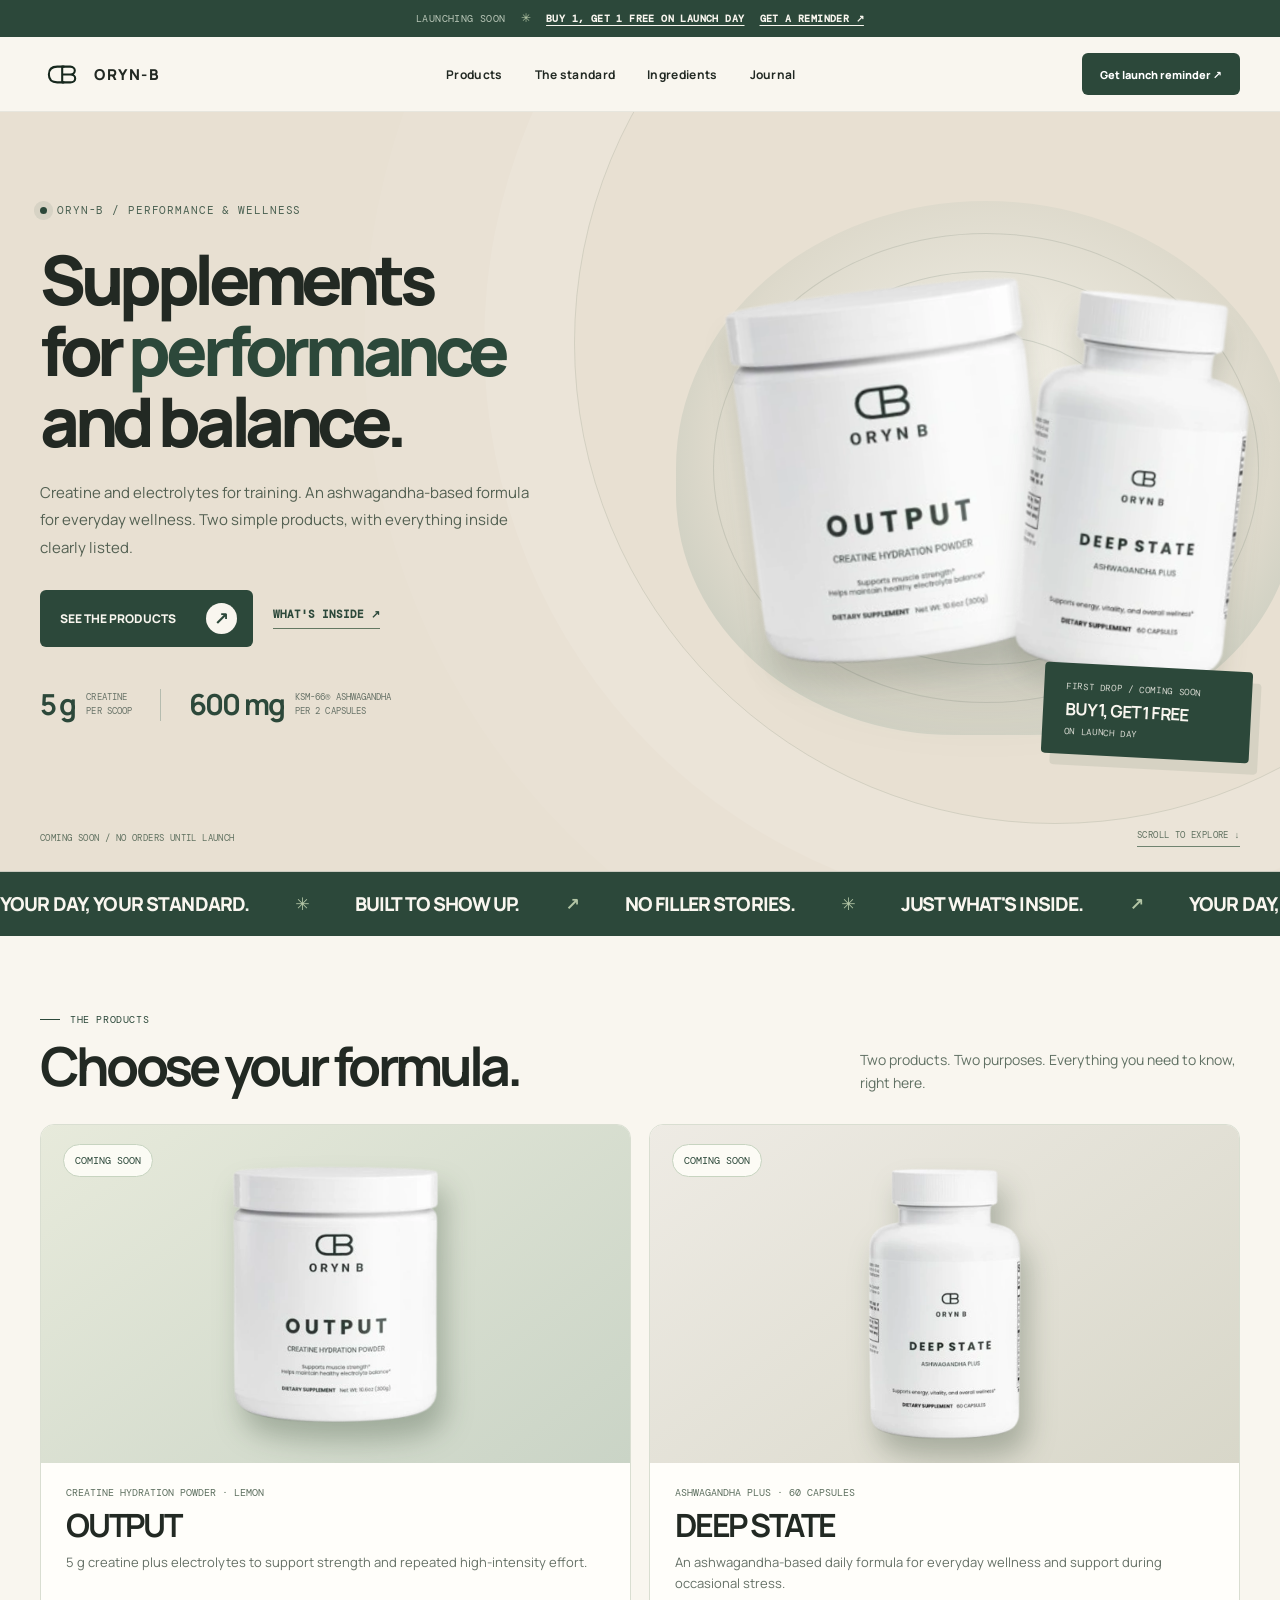
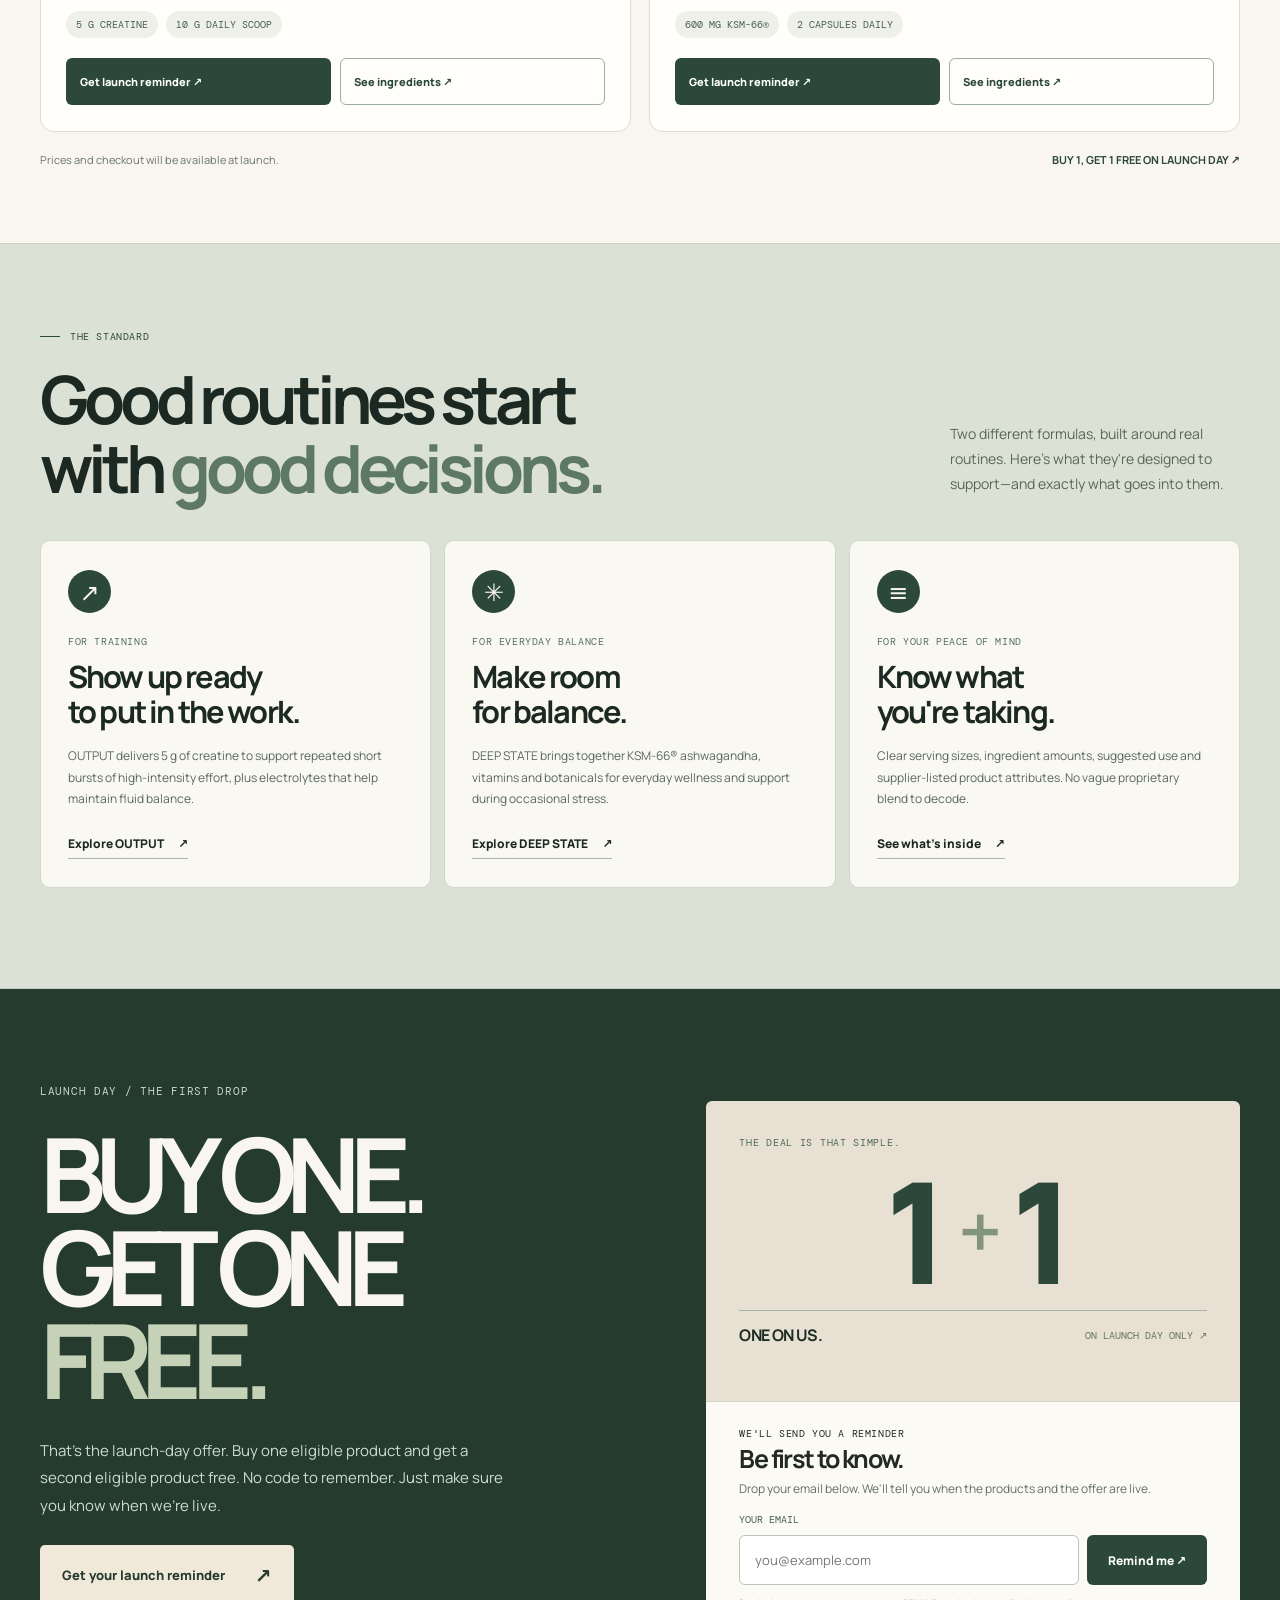
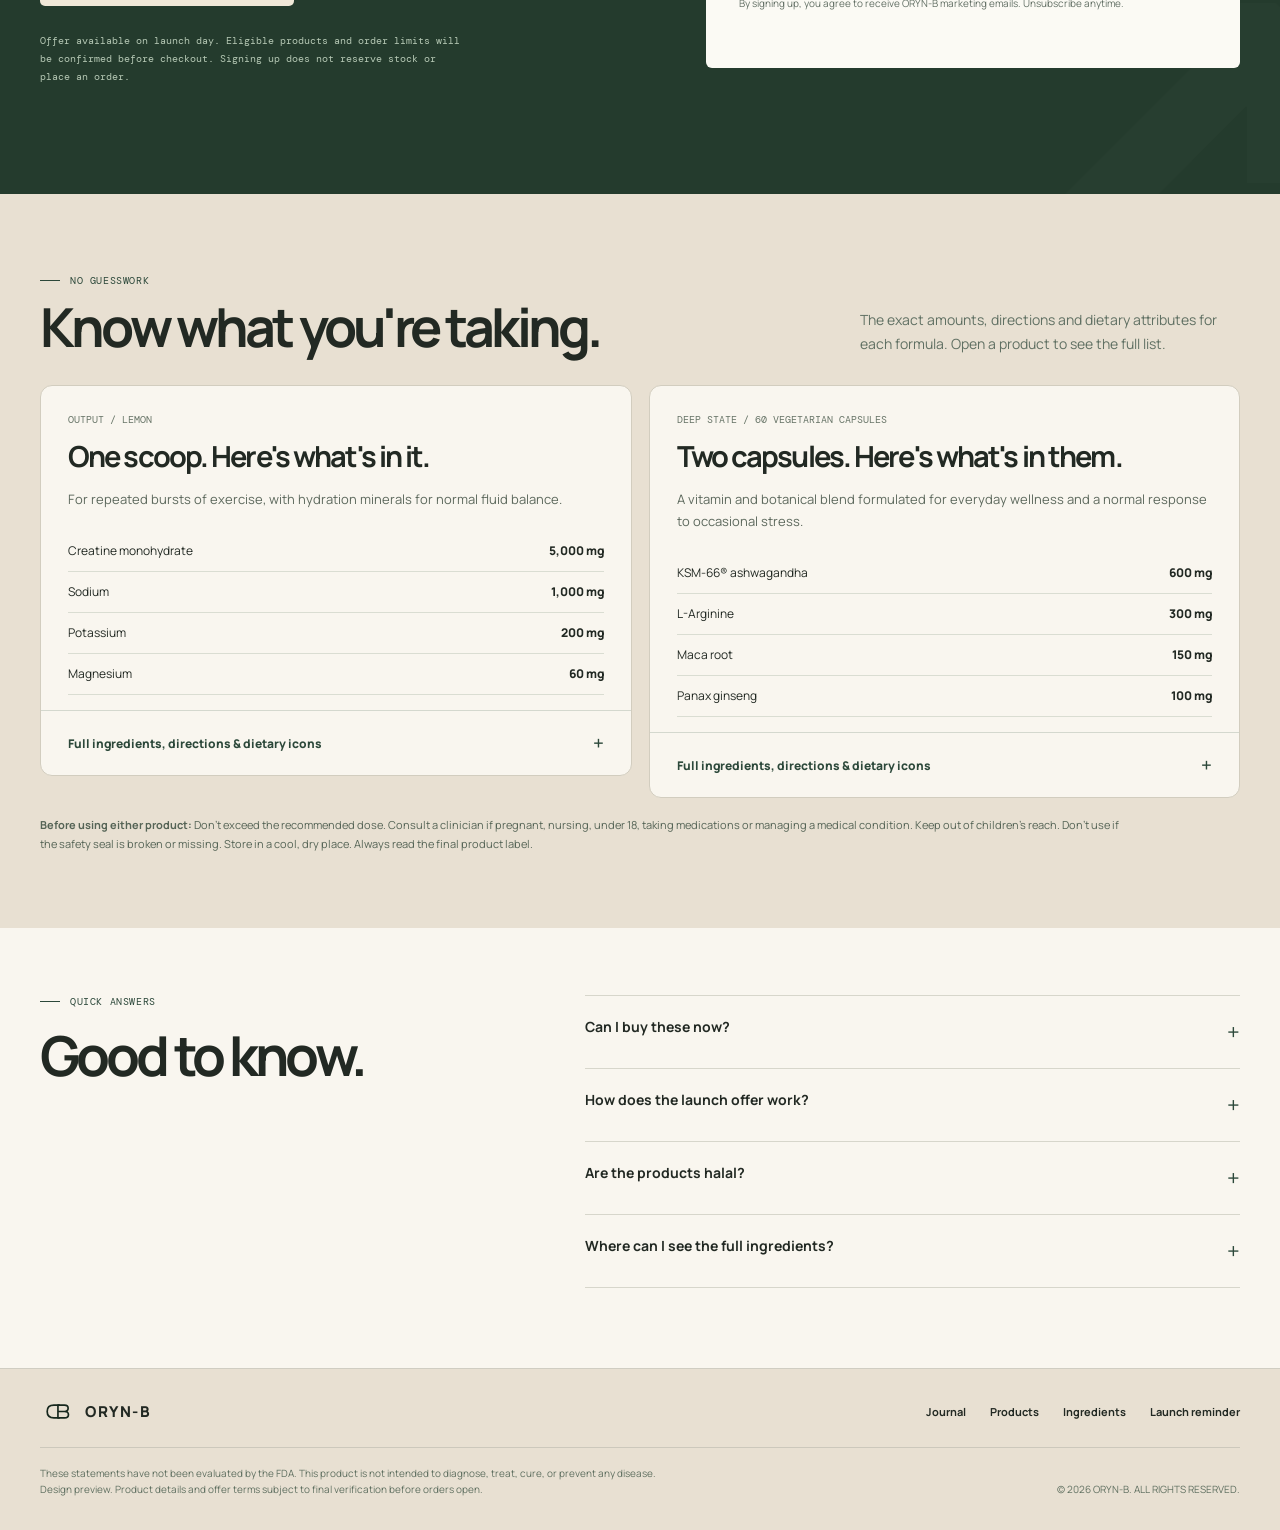
==== commit be2c5fb1: "Add reusable blog and first sourced article" ====
--- a/index.html
+++ b/index.html
@@ -94,7 +94,7 @@
 </style></head><body>
 <a class="skip" href="#main">Skip to content</a>
 <div class="announce" aria-label="Launch day offer"><span class="announce-leading">LAUNCHING SOON</span><span class="announce-star" aria-hidden="true">✳</span><strong>BUY 1, GET 1 FREE ON LAUNCH DAY</strong><a href="#notify">GET A REMINDER ↗</a></div>
-<header class="nav"><div class="shell nav-inner"><a class="brand" href="#top" aria-label="ORYN-B homepage"><svg aria-hidden="true" viewbox="0 0 180 120" xmlns="http://www.w3.org/2000/svg"><g fill="none" stroke="currentColor" stroke-linecap="round" stroke-linejoin="round" stroke-width="8"><path d="M91 30H66C45 30 34 42 34 60S45 90 66 90h25"></path><path d="M85 90V30h31c23 0 23 30 0 30H85m31 0c25 0 25 30 0 30H85"></path></g></svg><span>ORYN-B</span></a><nav class="nav-links" aria-label="Main navigation"><a href="#products">Products</a><a href="#standard">The standard</a><a href="#ingredients">Ingredients</a></nav><a class="btn btn-dark nav-cta" href="#notify">Get launch reminder ↗</a><button type="button" class="menu-toggle" id="menuToggle" aria-expanded="false" aria-controls="mobileNav" aria-label="Open navigation">☰</button></div><div class="mobile-menu" id="mobileNav"><a href="#products">Products</a><a href="#standard">The standard</a><a href="#notify">Launch offer</a><a href="#ingredients">Ingredients</a><a href="#faq">FAQ</a></div></header>
+<header class="nav"><div class="shell nav-inner"><a class="brand" href="#top" aria-label="ORYN-B homepage"><svg aria-hidden="true" viewbox="0 0 180 120" xmlns="http://www.w3.org/2000/svg"><g fill="none" stroke="currentColor" stroke-linecap="round" stroke-linejoin="round" stroke-width="8"><path d="M91 30H66C45 30 34 42 34 60S45 90 66 90h25"></path><path d="M85 90V30h31c23 0 23 30 0 30H85m31 0c25 0 25 30 0 30H85"></path></g></svg><span>ORYN-B</span></a><nav class="nav-links" aria-label="Main navigation"><a href="#products">Products</a><a href="#standard">The standard</a><a href="#ingredients">Ingredients</a><a href="blog/">Journal</a></nav><a class="btn btn-dark nav-cta" href="#notify">Get launch reminder ↗</a><button type="button" class="menu-toggle" id="menuToggle" aria-expanded="false" aria-controls="mobileNav" aria-label="Open navigation">☰</button></div><div class="mobile-menu" id="mobileNav"><a href="#products">Products</a><a href="#standard">The standard</a><a href="#notify">Launch offer</a><a href="#ingredients">Ingredients</a><a href="#faq">FAQ</a><a href="blog/">Journal</a></div></header>
 <main id="main">
 <section class="hero" id="top"><div aria-hidden="true" class="hero-noise"></div>
 <div class="shell hero-v3-grid">
@@ -135,7 +135,7 @@
 <article class="formula-card" id="ingredients-output"><div class="formula-top"><div class="mini">OUTPUT / LEMON</div><h3>One scoop. Here's what's in it.</h3><p>For repeated bursts of exercise, with hydration minerals for normal fluid balance.</p></div><div class="preview-ingredients"><div><span>Creatine monohydrate</span><strong>5,000 mg</strong></div><div><span>Sodium</span><strong>1,000 mg</strong></div><div><span>Potassium</span><strong>200 mg</strong></div><div><span>Magnesium</span><strong>60 mg</strong></div></div><details id="details-output"><summary>Full ingredients, directions & dietary icons</summary><div class="formula-more"><p>Other ingredients: natural flavors, stevia leaf extract and silicon dioxide. Lemon flavor. Adults mix one 10 g scoop with 6–8 fl oz (177–237 mL) water or a beverage daily. Contains 1,000 mg sodium per serving; consult your clinician if you need to limit sodium.</p><div class="subhead">SUPPLIER-LISTED PRODUCT ATTRIBUTES*</div><div class="v5-attribute-grid"><span class="verified-attribute"><img alt="" decoding="async" loading="lazy" src="[data-uri]"/><span>Halal<sup>*</sup></span></span><span class="verified-attribute"><img alt="" decoding="async" loading="lazy" src="[data-uri]"/><span>Gluten-free<sup>*</sup></span></span><span class="verified-attribute"><img alt="" decoding="async" loading="lazy" src="[data-uri]"/><span>Lactose-free<sup>*</sup></span></span><span class="verified-attribute"><img alt="" decoding="async" loading="lazy" src="[data-uri]"/><span>Allergen-free<sup>*</sup></span></span><span class="verified-attribute"><img alt="" decoding="async" loading="lazy" src="[data-uri]"/><span>Antibiotic-free<sup>*</sup></span></span><span class="verified-attribute"><img alt="" decoding="async" loading="lazy" src="[data-uri]"/><span>Hormone-free<sup>*</sup></span></span><span class="verified-attribute"><img alt="" decoding="async" loading="lazy" src="[data-uri]"/><span>Alcohol-free<sup>*</sup></span></span></div><p class="note">*Supplier-listed product attributes, including halal. Independent certification documentation has not been reviewed; check final packaging.</p></div></details></article>
 <article class="formula-card" id="ingredients-deep"><div class="formula-top"><div class="mini">DEEP STATE / 60 VEGETARIAN CAPSULES</div><h3>Two capsules. Here's what's in them.</h3><p>A vitamin and botanical blend formulated for everyday wellness and a normal response to occasional stress.</p></div><div class="preview-ingredients"><div><span>KSM-66® ashwagandha</span><strong>600 mg</strong></div><div><span>L-Arginine</span><strong>300 mg</strong></div><div><span>Maca root</span><strong>150 mg</strong></div><div><span>Panax ginseng</span><strong>100 mg</strong></div></div><details id="details-deep"><summary>Full ingredients, directions & dietary icons</summary><div class="formula-more"><div class="full-list"><div><span>Shatavari root</span><strong>50 mg</strong></div><div><span>Vitamin D3</span><strong>20 mcg</strong></div><div><span>Vitamin B6</span><strong>2.5 mg</strong></div><div><span>Vitamin B12</span><strong>25 mcg</strong></div></div><p style="margin-top:14px">HPMC vegetarian capsule. Adults take 2 capsules daily with 6–8 fl oz (177–237 mL) water, preferably with a meal, or as directed by a healthcare professional.</p><div class="subhead">SUPPLIER-LISTED PRODUCT ATTRIBUTES*</div><div class="v5-attribute-grid"><span class="verified-attribute"><img alt="" decoding="async" loading="lazy" src="[data-uri]"/><span>Halal<sup>*</sup></span></span><span class="verified-attribute"><img alt="" decoding="async" loading="lazy" src="[data-uri]"/><span>Vegetarian<sup>*</sup></span></span><span class="verified-attribute"><img alt="" decoding="async" loading="lazy" src="[data-uri]"/><span>Gluten-free<sup>*</sup></span></span><span class="verified-attribute"><img alt="" decoding="async" loading="lazy" src="[data-uri]"/><span>Antibiotic-free<sup>*</sup></span></span><span class="verified-attribute"><img alt="" decoding="async" loading="lazy" src="[data-uri]"/><span>Non-GMO<sup>*</sup></span></span><span class="verified-attribute"><img alt="" decoding="async" loading="lazy" src="[data-uri]"/><span>Corn-free<sup>*</sup></span></span><span class="verified-attribute"><img alt="" decoding="async" loading="lazy" src="[data-uri]"/><span>Hormone-free<sup>*</sup></span></span><span class="verified-attribute"><img alt="" decoding="async" loading="lazy" src="[data-uri]"/><span>Lactose-free<sup>*</sup></span></span><span class="verified-attribute"><img alt="" decoding="async" loading="lazy" src="[data-uri]"/><span>Allergen-free<sup>*</sup></span></span><span class="verified-attribute"><img alt="" decoding="async" loading="lazy" src="[data-uri]"/><span>Alcohol-free<sup>*</sup></span></span></div><p class="note">*Supplier-listed product attributes, including halal and vegetarian. Independent certification documentation has not been reviewed; check final packaging.</p></div></details></article></div><p class="medical"><strong>Before using either product:</strong> Don't exceed the recommended dose. Consult a clinician if pregnant, nursing, under 18, taking medications or managing a medical condition. Keep out of children's reach. Don't use if the safety seal is broken or missing. Store in a cool, dry place. Always read the final product label.</p></div></section>
 <section class="faq" id="faq"><div class="shell faq-grid"><div><div class="eyebrow">QUICK ANSWERS</div><h2>Good to know.</h2></div><div class="faq-list"><details><summary>Can I buy these now?</summary><p>Not yet. OUTPUT and DEEP STATE are coming soon. We'll announce the launch date and prices before checkout opens.</p></details><details><summary>How does the launch offer work?</summary><p>On launch day, buy one eligible product and get a second eligible product free. We'll publish which products qualify and any order limits before the offer begins. Joining the list doesn't reserve a product.</p></details><details><summary>Are the products halal?</summary><p>Both products are listed as halal in the supplier's information. We haven't independently reviewed certification documents yet, so contact us for documentation if that matters for your purchase.</p></details><details><summary>Where can I see the full ingredients?</summary><p>Open the ingredients section above for each formula's amounts, usage directions, and supplier-listed dietary attributes. Read the final label before use.</p></details></div></div></section>
-</main><footer class="footer"><div class="shell"><div class="footer-top"><a class="brand" href="#top"><svg aria-hidden="true" viewbox="0 0 180 120" xmlns="http://www.w3.org/2000/svg"><g fill="none" stroke="currentColor" stroke-linecap="round" stroke-linejoin="round" stroke-width="8"><path d="M91 30H66C45 30 34 42 34 60S45 90 66 90h25"></path><path d="M85 90V30h31c23 0 23 30 0 30H85m31 0c25 0 25 30 0 30H85"></path></g></svg><span>ORYN-B</span></a><div class="footer-links"><a href="#products">Products</a><a href="#ingredients">Ingredients</a><a href="#notify">Launch reminder</a></div></div><div class="footer-bottom"><p>These statements have not been evaluated by the FDA. This product is not intended to diagnose, treat, cure, or prevent any disease.<br>Design preview. Product details and offer terms subject to final verification before orders open.</p><span>© 2026 ORYN-B. ALL RIGHTS RESERVED.</span></div></div></footer>
+</main><footer class="footer"><div class="shell"><div class="footer-top"><a class="brand" href="#top"><svg aria-hidden="true" viewbox="0 0 180 120" xmlns="http://www.w3.org/2000/svg"><g fill="none" stroke="currentColor" stroke-linecap="round" stroke-linejoin="round" stroke-width="8"><path d="M91 30H66C45 30 34 42 34 60S45 90 66 90h25"></path><path d="M85 90V30h31c23 0 23 30 0 30H85m31 0c25 0 25 30 0 30H85"></path></g></svg><span>ORYN-B</span></a><div class="footer-links"><a href="blog/">Journal</a><a href="#products">Products</a><a href="#ingredients">Ingredients</a><a href="#notify">Launch reminder</a></div></div><div class="footer-bottom"><p>These statements have not been evaluated by the FDA. This product is not intended to diagnose, treat, cure, or prevent any disease.<br>Design preview. Product details and offer terms subject to final verification before orders open.</p><span>© 2026 ORYN-B. ALL RIGHTS RESERVED.</span></div></div></footer>
 <script>
 (()=>{const menu=document.getElementById('mobileNav'),btn=document.getElementById('menuToggle');btn.addEventListener('click',()=>{const open=menu.classList.toggle('open');btn.setAttribute('aria-expanded',String(open))});menu.querySelectorAll('a').forEach(a=>a.addEventListener('click',()=>{menu.classList.remove('open');btn.setAttribute('aria-expanded','false')}));document.querySelectorAll('[data-show]').forEach(b=>b.addEventListener('click',()=>{const kind=b.dataset.show;const details=document.getElementById('details-'+kind);details.open=true;document.getElementById('ingredients-'+kind).scrollIntoView({behavior:matchMedia('(prefers-reduced-motion: reduce)').matches?'auto':'smooth',block:'start'})}));document.getElementById('signupForm').addEventListener('submit',e=>{e.preventDefault();const field=document.getElementById('signupEmail'),status=document.getElementById('signupStatus');if(!field.checkValidity()){status.textContent='Please enter a valid email address.';field.focus();return}status.textContent='Preview only — your email has not been saved. We’ll connect this form before launch.'})})();
 </script></body></html>
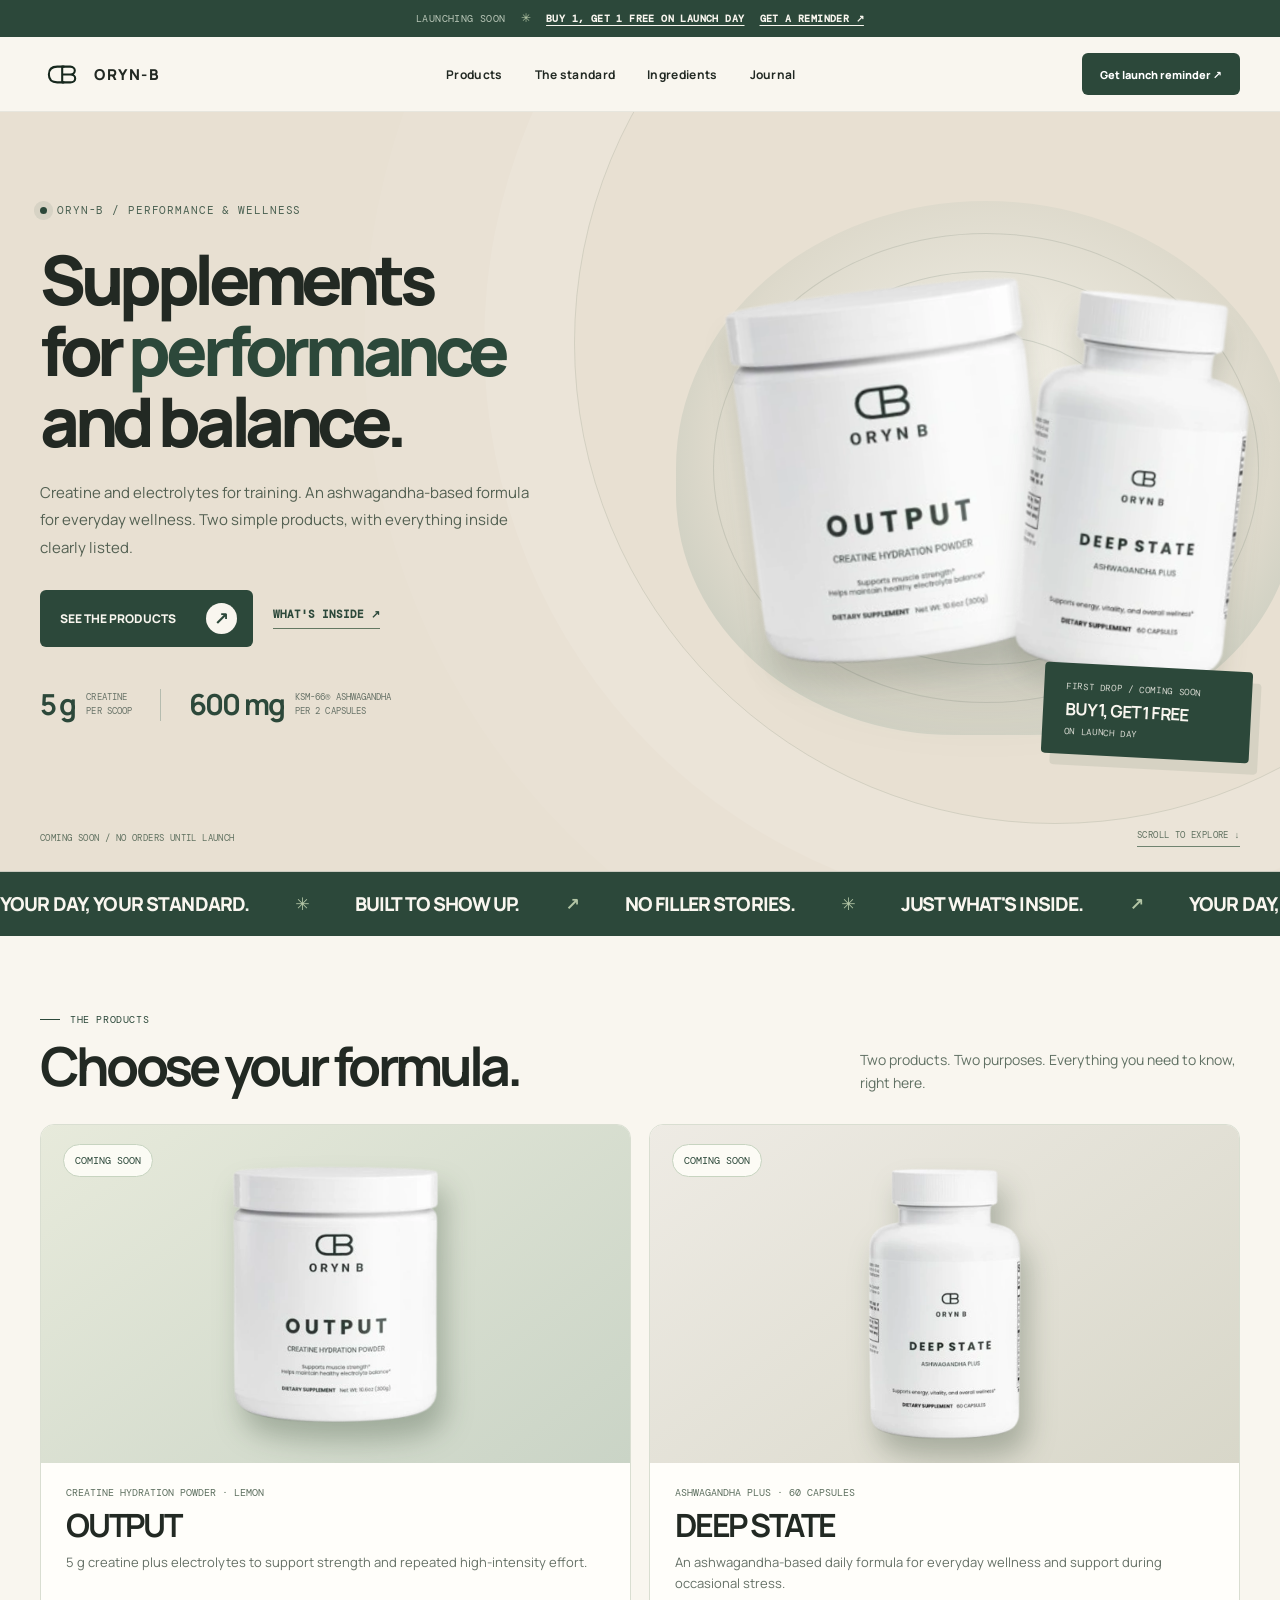
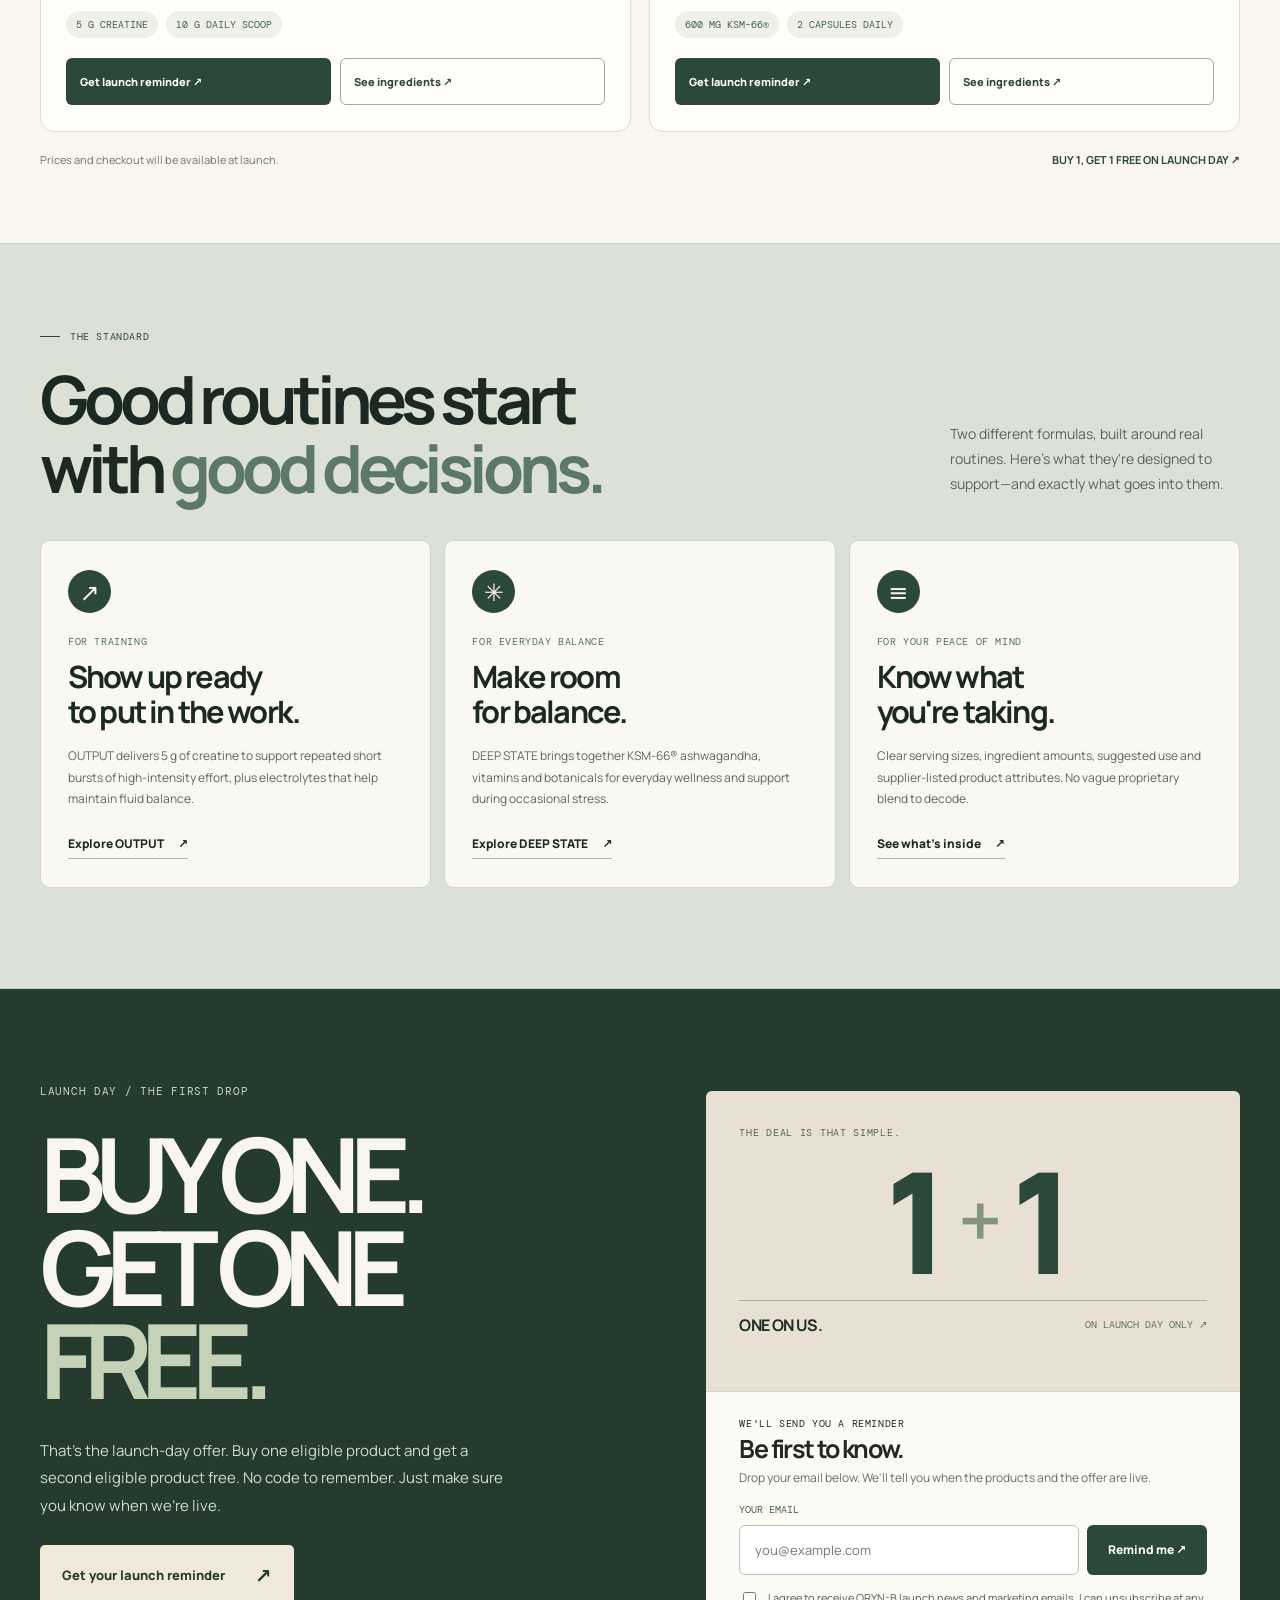
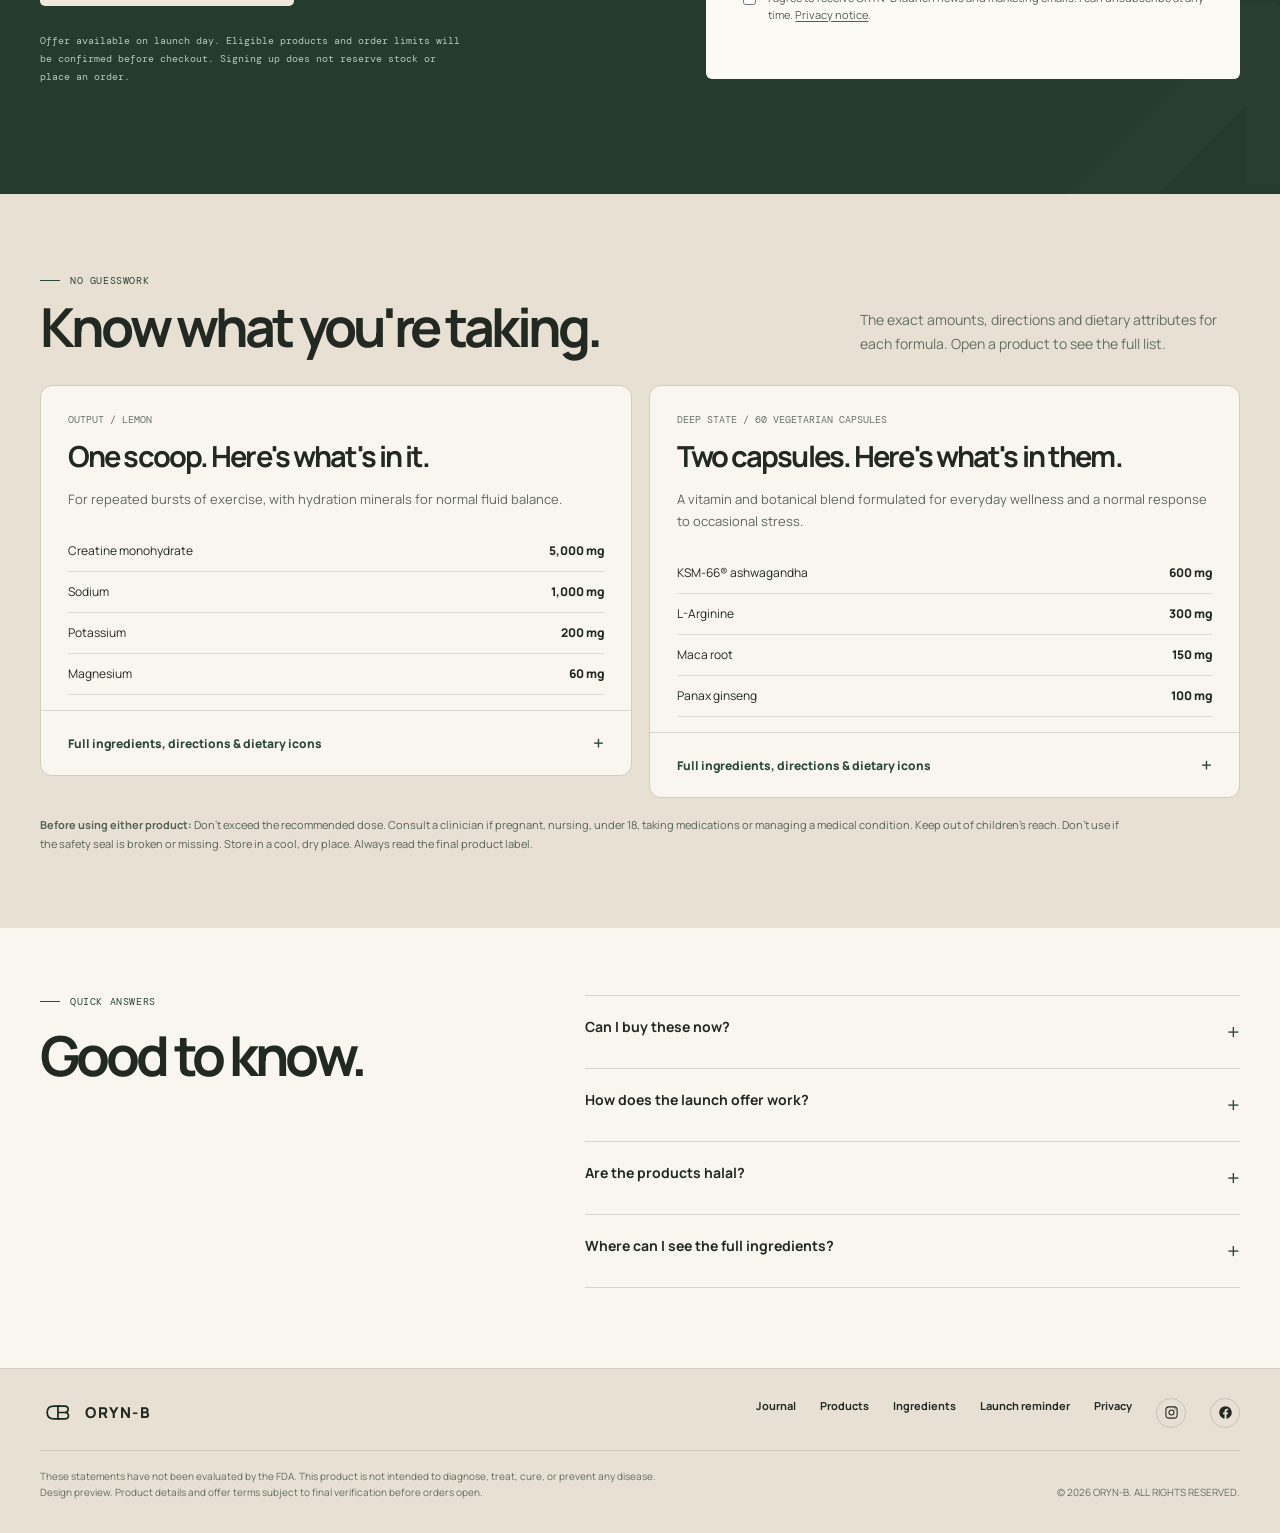
==== commit b181cc0e: "Connect live site markup to branded scratch reveal and compliant shared signup forms" ====
--- a/index.html
+++ b/index.html
@@ -91,7 +91,9 @@
 @media(max-width:760px){.announce{gap:9px;padding:8px 8px;min-height:37px;font-size:9px}.announce-leading{display:none}.announce-star{font-size:10px}.announce strong{font-size:9px}.announce a{font-size:9px}.ticker{min-height:50px}.ticker-track{--ticker-gap:25px;font-size:15px;animation-duration:23s}}
 @media(max-width:380px){.announce{gap:6px;padding-inline:5px}.announce strong,.announce a{font-size:8px}.announce-star{display:none}}
 @media(prefers-reduced-motion:reduce){.ticker-track{animation:none}.ticker{overflow:auto;scrollbar-width:none}}
-</style></head><body>
+</style><link rel="stylesheet" href="scratch-popup.css">
+<script src="scratch-popup.js" defer></script>
+</head><body>
 <a class="skip" href="#main">Skip to content</a>
 <div class="announce" aria-label="Launch day offer"><span class="announce-leading">LAUNCHING SOON</span><span class="announce-star" aria-hidden="true">✳</span><strong>BUY 1, GET 1 FREE ON LAUNCH DAY</strong><a href="#notify">GET A REMINDER ↗</a></div>
 <header class="nav"><div class="shell nav-inner"><a class="brand" href="#top" aria-label="ORYN-B homepage"><svg aria-hidden="true" viewbox="0 0 180 120" xmlns="http://www.w3.org/2000/svg"><g fill="none" stroke="currentColor" stroke-linecap="round" stroke-linejoin="round" stroke-width="8"><path d="M91 30H66C45 30 34 42 34 60S45 90 66 90h25"></path><path d="M85 90V30h31c23 0 23 30 0 30H85m31 0c25 0 25 30 0 30H85"></path></g></svg><span>ORYN-B</span></a><nav class="nav-links" aria-label="Main navigation"><a href="#products">Products</a><a href="#standard">The standard</a><a href="#ingredients">Ingredients</a><a href="blog/">Journal</a></nav><a class="btn btn-dark nav-cta" href="#notify">Get launch reminder ↗</a><button type="button" class="menu-toggle" id="menuToggle" aria-expanded="false" aria-controls="mobileNav" aria-label="Open navigation">☰</button></div><div class="mobile-menu" id="mobileNav"><a href="#products">Products</a><a href="#standard">The standard</a><a href="#notify">Launch offer</a><a href="#ingredients">Ingredients</a><a href="#faq">FAQ</a><a href="blog/">Journal</a></div></header>
@@ -129,13 +131,47 @@
 <section class="launch-premium" id="notify" aria-labelledby="launch-title"><div class="shell launch-premium-grid">
 <div class="launch-premium-copy"><div class="launch-premium-kicker">LAUNCH DAY / THE FIRST DROP</div><h2 id="launch-title">BUY ONE.<br>GET ONE<br><em>FREE.</em></h2><p>That's the launch-day offer. Buy one eligible product and get a second eligible product free. No code to remember. Just make sure you know when we're live.</p><a class="launch-jump" href="#signupEmail">Get your launch reminder <span aria-hidden="true">↗</span></a><div class="launch-terms">Offer available on launch day. Eligible products and order limits will be confirmed before checkout. Signing up does not reserve stock or place an order.</div></div>
 <div class="launch-premium-right"><div class="launch-deal" aria-label="Buy one get one free launch-day offer"><span class="launch-deal-label">THE DEAL IS THAT SIMPLE.</span><div class="launch-deal-equation"><span>1</span><b>+</b><span>1</span></div><div class="launch-deal-bottom"><strong>ONE ON US.</strong><span>ON LAUNCH DAY ONLY ↗</span></div></div>
-<div class="signup-card launch-signup"><div class="tiny-label">WE'LL SEND YOU A REMINDER</div><h3>Be first to know.</h3><p>Drop your email below. We'll tell you when the products and the offer are live.</p><form id="signupForm" novalidate><label for="signupEmail">YOUR EMAIL</label><div class="signup-row"><input id="signupEmail" name="email" type="email" placeholder="you@example.com" maxlength="254" autocomplete="email" aria-describedby="signupStatus" required><button class="btn btn-dark" type="submit">Remind me ↗</button></div><p class="consent-note">By signing up, you agree to receive ORYN-B marketing emails. Unsubscribe anytime.</p><p class="form-status" id="signupStatus" role="status" aria-live="polite"></p></form></div></div>
+<div class="signup-card launch-signup"><div class="tiny-label">WE'LL SEND YOU A REMINDER</div><h3>Be first to know.</h3><p>Drop your email below. We'll tell you when the products and the offer are live.</p><form id="signupForm" novalidate><label for="signupEmail">YOUR EMAIL</label><div class="signup-row"><input id="signupEmail" name="email" type="email" placeholder="you@example.com" maxlength="254" autocomplete="email" aria-describedby="signupStatus" required><button class="btn btn-dark" type="submit">Remind me ↗</button></div><label class="signup-consent"><input type="checkbox" name="consent" required><span>I agree to receive ORYN-B launch news and marketing emails. I can unsubscribe at any time. <a href="privacy.html">Privacy notice</a>.</span></label><p class="form-status" id="signupStatus" role="status" aria-live="polite"></p></form></div></div>
 </div></section>
 <section class="ingredients" id="ingredients"><div class="shell"><div class="section-intro"><div><div class="eyebrow">NO GUESSWORK</div><h2>Know what you're taking.</h2></div><p>The exact amounts, directions and dietary attributes for each formula. Open a product to see the full list.</p></div><div class="ingredients-list">
 <article class="formula-card" id="ingredients-output"><div class="formula-top"><div class="mini">OUTPUT / LEMON</div><h3>One scoop. Here's what's in it.</h3><p>For repeated bursts of exercise, with hydration minerals for normal fluid balance.</p></div><div class="preview-ingredients"><div><span>Creatine monohydrate</span><strong>5,000 mg</strong></div><div><span>Sodium</span><strong>1,000 mg</strong></div><div><span>Potassium</span><strong>200 mg</strong></div><div><span>Magnesium</span><strong>60 mg</strong></div></div><details id="details-output"><summary>Full ingredients, directions & dietary icons</summary><div class="formula-more"><p>Other ingredients: natural flavors, stevia leaf extract and silicon dioxide. Lemon flavor. Adults mix one 10 g scoop with 6–8 fl oz (177–237 mL) water or a beverage daily. Contains 1,000 mg sodium per serving; consult your clinician if you need to limit sodium.</p><div class="subhead">SUPPLIER-LISTED PRODUCT ATTRIBUTES*</div><div class="v5-attribute-grid"><span class="verified-attribute"><img alt="" decoding="async" loading="lazy" src="[data-uri]"/><span>Halal<sup>*</sup></span></span><span class="verified-attribute"><img alt="" decoding="async" loading="lazy" src="[data-uri]"/><span>Gluten-free<sup>*</sup></span></span><span class="verified-attribute"><img alt="" decoding="async" loading="lazy" src="[data-uri]"/><span>Lactose-free<sup>*</sup></span></span><span class="verified-attribute"><img alt="" decoding="async" loading="lazy" src="[data-uri]"/><span>Allergen-free<sup>*</sup></span></span><span class="verified-attribute"><img alt="" decoding="async" loading="lazy" src="[data-uri]"/><span>Antibiotic-free<sup>*</sup></span></span><span class="verified-attribute"><img alt="" decoding="async" loading="lazy" src="[data-uri]"/><span>Hormone-free<sup>*</sup></span></span><span class="verified-attribute"><img alt="" decoding="async" loading="lazy" src="[data-uri]"/><span>Alcohol-free<sup>*</sup></span></span></div><p class="note">*Supplier-listed product attributes, including halal. Independent certification documentation has not been reviewed; check final packaging.</p></div></details></article>
 <article class="formula-card" id="ingredients-deep"><div class="formula-top"><div class="mini">DEEP STATE / 60 VEGETARIAN CAPSULES</div><h3>Two capsules. Here's what's in them.</h3><p>A vitamin and botanical blend formulated for everyday wellness and a normal response to occasional stress.</p></div><div class="preview-ingredients"><div><span>KSM-66® ashwagandha</span><strong>600 mg</strong></div><div><span>L-Arginine</span><strong>300 mg</strong></div><div><span>Maca root</span><strong>150 mg</strong></div><div><span>Panax ginseng</span><strong>100 mg</strong></div></div><details id="details-deep"><summary>Full ingredients, directions & dietary icons</summary><div class="formula-more"><div class="full-list"><div><span>Shatavari root</span><strong>50 mg</strong></div><div><span>Vitamin D3</span><strong>20 mcg</strong></div><div><span>Vitamin B6</span><strong>2.5 mg</strong></div><div><span>Vitamin B12</span><strong>25 mcg</strong></div></div><p style="margin-top:14px">HPMC vegetarian capsule. Adults take 2 capsules daily with 6–8 fl oz (177–237 mL) water, preferably with a meal, or as directed by a healthcare professional.</p><div class="subhead">SUPPLIER-LISTED PRODUCT ATTRIBUTES*</div><div class="v5-attribute-grid"><span class="verified-attribute"><img alt="" decoding="async" loading="lazy" src="[data-uri]"/><span>Halal<sup>*</sup></span></span><span class="verified-attribute"><img alt="" decoding="async" loading="lazy" src="[data-uri]"/><span>Vegetarian<sup>*</sup></span></span><span class="verified-attribute"><img alt="" decoding="async" loading="lazy" src="[data-uri]"/><span>Gluten-free<sup>*</sup></span></span><span class="verified-attribute"><img alt="" decoding="async" loading="lazy" src="[data-uri]"/><span>Antibiotic-free<sup>*</sup></span></span><span class="verified-attribute"><img alt="" decoding="async" loading="lazy" src="[data-uri]"/><span>Non-GMO<sup>*</sup></span></span><span class="verified-attribute"><img alt="" decoding="async" loading="lazy" src="[data-uri]"/><span>Corn-free<sup>*</sup></span></span><span class="verified-attribute"><img alt="" decoding="async" loading="lazy" src="[data-uri]"/><span>Hormone-free<sup>*</sup></span></span><span class="verified-attribute"><img alt="" decoding="async" loading="lazy" src="[data-uri]"/><span>Lactose-free<sup>*</sup></span></span><span class="verified-attribute"><img alt="" decoding="async" loading="lazy" src="[data-uri]"/><span>Allergen-free<sup>*</sup></span></span><span class="verified-attribute"><img alt="" decoding="async" loading="lazy" src="[data-uri]"/><span>Alcohol-free<sup>*</sup></span></span></div><p class="note">*Supplier-listed product attributes, including halal and vegetarian. Independent certification documentation has not been reviewed; check final packaging.</p></div></details></article></div><p class="medical"><strong>Before using either product:</strong> Don't exceed the recommended dose. Consult a clinician if pregnant, nursing, under 18, taking medications or managing a medical condition. Keep out of children's reach. Don't use if the safety seal is broken or missing. Store in a cool, dry place. Always read the final product label.</p></div></section>
 <section class="faq" id="faq"><div class="shell faq-grid"><div><div class="eyebrow">QUICK ANSWERS</div><h2>Good to know.</h2></div><div class="faq-list"><details><summary>Can I buy these now?</summary><p>Not yet. OUTPUT and DEEP STATE are coming soon. We'll announce the launch date and prices before checkout opens.</p></details><details><summary>How does the launch offer work?</summary><p>On launch day, buy one eligible product and get a second eligible product free. We'll publish which products qualify and any order limits before the offer begins. Joining the list doesn't reserve a product.</p></details><details><summary>Are the products halal?</summary><p>Both products are listed as halal in the supplier's information. We haven't independently reviewed certification documents yet, so contact us for documentation if that matters for your purchase.</p></details><details><summary>Where can I see the full ingredients?</summary><p>Open the ingredients section above for each formula's amounts, usage directions, and supplier-listed dietary attributes. Read the final label before use.</p></details></div></div></section>
-</main><footer class="footer"><div class="shell"><div class="footer-top"><a class="brand" href="#top"><svg aria-hidden="true" viewbox="0 0 180 120" xmlns="http://www.w3.org/2000/svg"><g fill="none" stroke="currentColor" stroke-linecap="round" stroke-linejoin="round" stroke-width="8"><path d="M91 30H66C45 30 34 42 34 60S45 90 66 90h25"></path><path d="M85 90V30h31c23 0 23 30 0 30H85m31 0c25 0 25 30 0 30H85"></path></g></svg><span>ORYN-B</span></a><div class="footer-links"><a href="blog/">Journal</a><a href="#products">Products</a><a href="#ingredients">Ingredients</a><a href="#notify">Launch reminder</a></div></div><div class="footer-bottom"><p>These statements have not been evaluated by the FDA. This product is not intended to diagnose, treat, cure, or prevent any disease.<br>Design preview. Product details and offer terms subject to final verification before orders open.</p><span>© 2026 ORYN-B. ALL RIGHTS RESERVED.</span></div></div></footer>
+</main><footer class="footer"><div class="shell"><div class="footer-top"><a class="brand" href="#top"><svg aria-hidden="true" viewbox="0 0 180 120" xmlns="http://www.w3.org/2000/svg"><g fill="none" stroke="currentColor" stroke-linecap="round" stroke-linejoin="round" stroke-width="8"><path d="M91 30H66C45 30 34 42 34 60S45 90 66 90h25"></path><path d="M85 90V30h31c23 0 23 30 0 30H85m31 0c25 0 25 30 0 30H85"></path></g></svg><span>ORYN-B</span></a><div class="footer-links"><a href="blog/">Journal</a><a href="#products">Products</a><a href="#ingredients">Ingredients</a><a href="#notify">Launch reminder</a><a href="privacy.html">Privacy</a><a class="footer-social" href="https://www.instagram.com/oryn__b/" target="_blank" rel="noopener noreferrer" aria-label="ORYN-B on Instagram" title="Instagram"><svg viewBox="0 0 24 24" fill="none" stroke="currentColor" stroke-width="1.7" aria-hidden="true"><rect x="3" y="3" width="18" height="18" rx="5"/><circle cx="12" cy="12" r="4"/><circle cx="17.5" cy="6.5" r="1" stroke="none" fill="currentColor"/></svg></a><a class="footer-social" href="https://www.facebook.com/profile.php?id=61596082626687" target="_blank" rel="noopener noreferrer" aria-label="ORYN-B on Facebook" title="Facebook"><svg viewBox="0 0 24 24" fill="currentColor" aria-hidden="true"><path d="M22 12.06C22 6.51 17.52 2 12 2S2 6.51 2 12.06C2 17.07 5.66 21.22 10.44 22v-7.04H7.9v-2.9h2.54V9.84c0-2.52 1.49-3.92 3.77-3.92 1.08 0 2.2.2 2.2.2v2.45h-1.24c-1.22 0-1.6.76-1.6 1.55v1.94h2.73l-.44 2.9h-2.29V22C18.34 21.22 22 17.07 22 12.06Z"/></svg></a></div></div><div class="footer-bottom"><p>These statements have not been evaluated by the FDA. This product is not intended to diagnose, treat, cure, or prevent any disease.<br>Design preview. Product details and offer terms subject to final verification before orders open.</p><span>© 2026 ORYN-B. ALL RIGHTS RESERVED.</span></div></div></footer>
 <script>
-(()=>{const menu=document.getElementById('mobileNav'),btn=document.getElementById('menuToggle');btn.addEventListener('click',()=>{const open=menu.classList.toggle('open');btn.setAttribute('aria-expanded',String(open))});menu.querySelectorAll('a').forEach(a=>a.addEventListener('click',()=>{menu.classList.remove('open');btn.setAttribute('aria-expanded','false')}));document.querySelectorAll('[data-show]').forEach(b=>b.addEventListener('click',()=>{const kind=b.dataset.show;const details=document.getElementById('details-'+kind);details.open=true;document.getElementById('ingredients-'+kind).scrollIntoView({behavior:matchMedia('(prefers-reduced-motion: reduce)').matches?'auto':'smooth',block:'start'})}));document.getElementById('signupForm').addEventListener('submit',e=>{e.preventDefault();const field=document.getElementById('signupEmail'),status=document.getElementById('signupStatus');if(!field.checkValidity()){status.textContent='Please enter a valid email address.';field.focus();return}status.textContent='Preview only — your email has not been saved. We’ll connect this form before launch.'})})();
-</script></body></html>
+(()=>{const menu=document.getElementById('mobileNav'),btn=document.getElementById('menuToggle');btn.addEventListener('click',()=>{const open=menu.classList.toggle('open');btn.setAttribute('aria-expanded',String(open))});menu.querySelectorAll('a').forEach(a=>a.addEventListener('click',()=>{menu.classList.remove('open');btn.setAttribute('aria-expanded','false')}));document.querySelectorAll('[data-show]').forEach(b=>b.addEventListener('click',()=>{const kind=b.dataset.show;const details=document.getElementById('details-'+kind);details.open=true;document.getElementById('ingredients-'+kind).scrollIntoView({behavior:matchMedia('(prefers-reduced-motion: reduce)').matches?'auto':'smooth',block:'start'})}));})();
+</script>
+
+<!-- ORYN-B scratch reveal is deterministic: everyone sees the same approved launch-day wording. -->
+<div class="launch-scratch-overlay" id="launch-scratch-overlay" hidden>
+  <div class="launch-scratch-dialog" id="launch-scratch-dialog" role="dialog" aria-modal="true" aria-labelledby="launch-scratch-title" tabindex="-1">
+    <button class="launch-scratch-exit" id="launch-scratch-exit" type="button" aria-label="Close offer">×</button>
+    <section class="launch-scratch-head">
+      <p class="launch-scratch-mark">ORYN-B <span aria-hidden="true">✳</span> FIRST DROP</p>
+      <p class="launch-scratch-tag">THE FIRST DROP IS COMING</p>
+      <h2 id="launch-scratch-title">A little something<br>for launch day.</h2>
+      <p class="launch-scratch-intro">Scratch the card to reveal the first-drop offer.</p>
+      <div class="launch-scratch-card" id="launch-scratch-card">
+        <div class="launch-scratch-reward" id="launch-scratch-reward" aria-live="polite">
+          <span>FIRST-DROP OFFER</span><strong>BUY ONE.<br>GET ONE FREE.</strong><small>ON LAUNCH DAY.</small>
+        </div>
+        <canvas id="launch-scratch-canvas" aria-hidden="true"></canvas>
+      </div>
+      <button class="launch-scratch-reveal" id="launch-scratch-reveal" type="button">Reveal without scratching</button>
+      <p class="launch-scratch-disclosure">This is a reveal, not a random prize. Eligible products and offer terms will be confirmed before launch.</p>
+    </section>
+    <section class="launch-scratch-signup" id="launch-scratch-signup" hidden aria-label="Join the launch list">
+      <h3>Be first to know.</h3>
+      <p>We'll email you when the first drop and the offer are available. Signing up doesn't reserve stock.</p>
+      <form id="launch-scratch-form" novalidate>
+        <label for="launch-scratch-email">EMAIL ADDRESS</label>
+        <input id="launch-scratch-email" name="email" type="email" maxlength="254" autocomplete="email" placeholder="you@example.com" required>
+        <div class="sr-only" aria-hidden="true"><label for="launch-scratch-website">Leave this blank</label><input id="launch-scratch-website" name="website" type="text" tabindex="-1" autocomplete="off"></div>
+        <label class="launch-scratch-consent"><input name="consent" type="checkbox" required><span>I agree to receive ORYN-B launch news and marketing emails. I can unsubscribe any time. <a href="privacy.html">Privacy notice</a>.</span></label>
+        <button class="btn" type="submit">REMIND ME AT LAUNCH ↗</button>
+        <p class="launch-scratch-status" id="launch-scratch-status" role="status" aria-live="polite"></p>
+      </form>
+    </section>
+  </div>
+</div>
+</body></html>
--- a/scratch-popup.css
+++ b/scratch-popup.css
@@ -0,0 +1,38 @@
+/* ORYN-B first-drop scratch reveal. No external fonts or image dependencies. */
+.footer-social{display:inline-flex;align-items:center;justify-content:center;min-width:30px;min-height:30px;border:1px solid #8c9c8d66;border-radius:100%;transition:background .2s,transform .2s}
+.footer-social:hover{background:#d5dbc9;transform:translateY(-2px)}
+.footer-social svg{width:15px;height:15px;display:block}
+.launch-scratch-overlay[hidden],.launch-scratch-signup[hidden]{display:none!important}
+.launch-scratch-overlay{position:fixed;inset:0;z-index:1000;display:grid;place-items:center;background:rgba(7,20,13,.78);backdrop-filter:blur(9px);padding:16px;overflow-y:auto}
+.launch-scratch-dialog{position:relative;isolation:isolate;width:min(100%,540px);margin:auto;border-radius:16px;overflow:hidden;box-shadow:0 35px 115px #030c0670;background:#183324;color:#f9f6ef;text-align:center;outline:0}
+.launch-scratch-dialog:before{content:'';position:absolute;z-index:-1;inset:-65% -30% auto;width:165%;aspect-ratio:1;border:1px solid #f8df9f1c;border-radius:50%;pointer-events:none}
+.launch-scratch-exit{position:absolute;right:14px;top:13px;z-index:4;width:37px;height:37px;background:#e9e4d30f;border:1px solid #fff5;border-radius:50%;color:white;font-size:23px;line-height:1;cursor:pointer}
+.launch-scratch-head{padding:38px 32px 23px;background:radial-gradient(ellipse at 50% 20%,#315840 0%,#193b2b 45%,#13261d 100%)}
+.launch-scratch-mark{font:700 11px/1.6 var(--mono,monospace);letter-spacing:.17em;color:#dacb9e;margin-bottom:22px}
+.launch-scratch-tag{font:10px/1.5 var(--mono,monospace);letter-spacing:.11em;color:#d9bc81;margin-bottom:11px}
+.launch-scratch-head h2{font:800 clamp(31px,6.5vw,45px)/1.07 var(--sans,system-ui);letter-spacing:-.06em;margin-bottom:12px}
+.launch-scratch-intro{color:#e0e6d8;font-size:13px;line-height:1.55;margin:0 auto 16px;max-width:345px}
+.launch-scratch-card{position:relative;isolation:isolate;width:min(100%,312px);height:178px;margin:0 auto 6px;border:1px solid #e6cd96;border-radius:10px;overflow:hidden;background:#e8d5a8;box-shadow:0 13px 31px #030d0760}
+.launch-scratch-reward{display:flex;flex-direction:column;justify-content:center;align-items:center;gap:7px;width:100%;height:100%;background:linear-gradient(134deg,#f5e8c0,#d7b16e);color:#173024}
+.launch-scratch-reward span{font:700 9px var(--mono,monospace);letter-spacing:.13em}
+.launch-scratch-reward strong{font:800 29px/1.07 var(--sans,system-ui);letter-spacing:-.055em}
+.launch-scratch-reward small{font:700 10px var(--mono,monospace);letter-spacing:.16em}
+.launch-scratch-card canvas{position:absolute;inset:0;width:100%;height:100%;touch-action:none;cursor:crosshair}
+.launch-scratch-card.is-revealed canvas{display:none}
+.launch-scratch-reveal{font:500 11px/1.4 var(--mono,monospace);color:#e6dfc4;background:transparent;border:0;border-bottom:1px solid #e6dfc48a;min-height:30px;cursor:pointer}
+.launch-scratch-disclosure{color:#bacbbb;font-size:10px;line-height:1.5;margin:10px auto 0;max-width:340px}
+.launch-scratch-signup{padding:24px 32px 31px;text-align:left;background:#f1eee6;color:#203428}
+.launch-scratch-signup h3{font:800 25px/1.1 var(--sans,system-ui);letter-spacing:-.045em;margin:2px 0 10px}
+.launch-scratch-signup p{font-size:12px;line-height:1.6;color:#536354;margin:0 0 14px}
+.launch-scratch-signup form{display:flex;flex-direction:column;gap:9px}
+.launch-scratch-signup form>label:first-child{font:700 10px var(--mono,monospace);color:#375745}
+.launch-scratch-signup input[type=email]{width:100%;height:49px;box-sizing:border-box;padding:0 13px;border:1px solid #b4bdad;border-radius:6px;background:white;color:#203428;font:15px var(--sans,system-ui)}
+.launch-scratch-consent{display:flex;align-items:flex-start;gap:8px;font-size:11px;line-height:1.5}
+.launch-scratch-consent input{flex:0 0 auto;margin-top:3px}
+.launch-scratch-consent a,.signup-consent a{text-decoration:underline;text-underline-offset:2px}
+.launch-scratch-signup button[type=submit]{width:100%;background:#2c483a;color:white;min-height:49px;margin-top:2px}
+.launch-scratch-status{min-height:18px;font-size:12px!important;color:#254b35!important;margin:0!important}
+.signup-consent{display:flex!important;align-items:flex-start;gap:9px;font:11px/1.55 var(--sans,system-ui)!important;color:#516052!important;margin:14px 0 0!important}
+.signup-consent input{flex:0 0 auto;margin-top:3px}
+@media(max-width:620px){.launch-scratch-overlay{padding:9px;align-items:start}.launch-scratch-head{padding:42px 20px 17px}.launch-scratch-mark{margin-bottom:14px}.launch-scratch-head h2{font-size:32px}.launch-scratch-card{max-width:282px;height:167px}.launch-scratch-reward strong{font-size:27px}.launch-scratch-signup{padding:21px 20px 26px}.footer-links{flex-wrap:wrap;gap:14px}}
+@media(prefers-reduced-motion:reduce){.launch-scratch-overlay *{scroll-behavior:auto;animation:none!important;transition:none!important}}
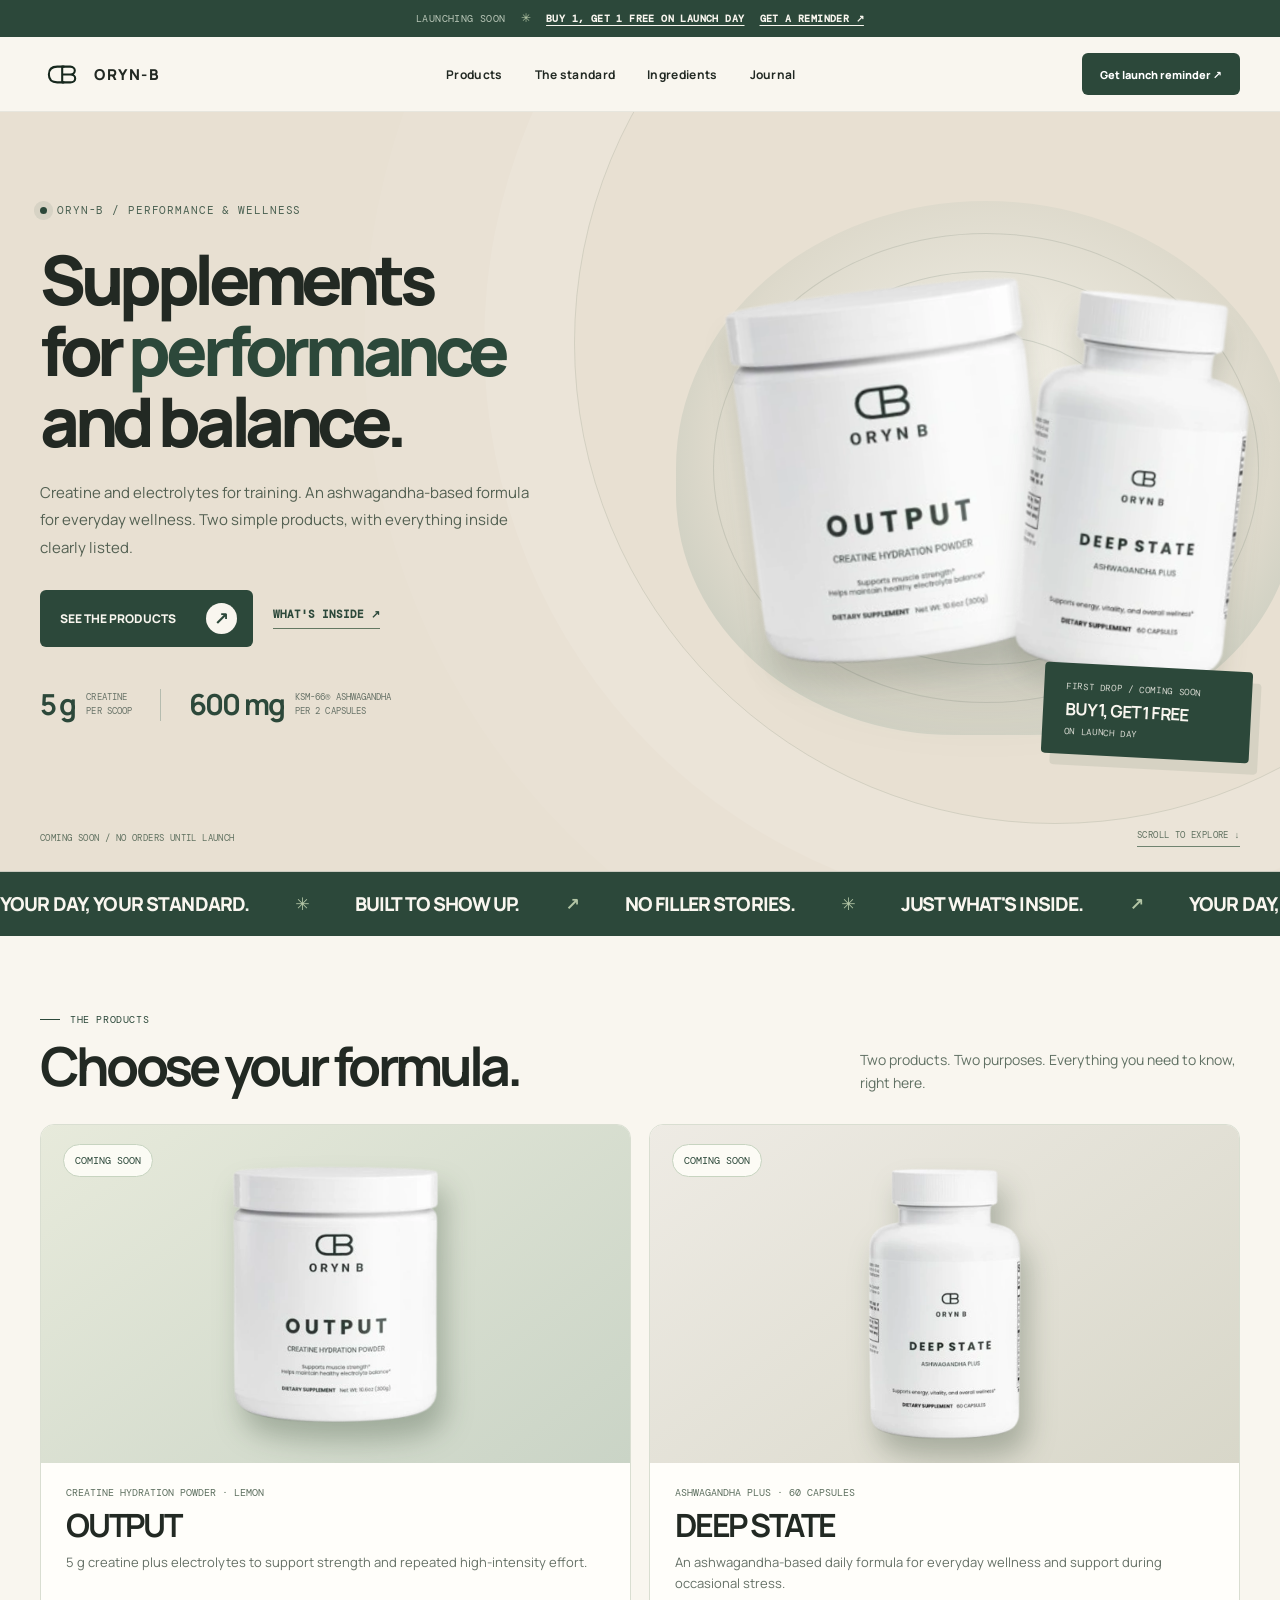
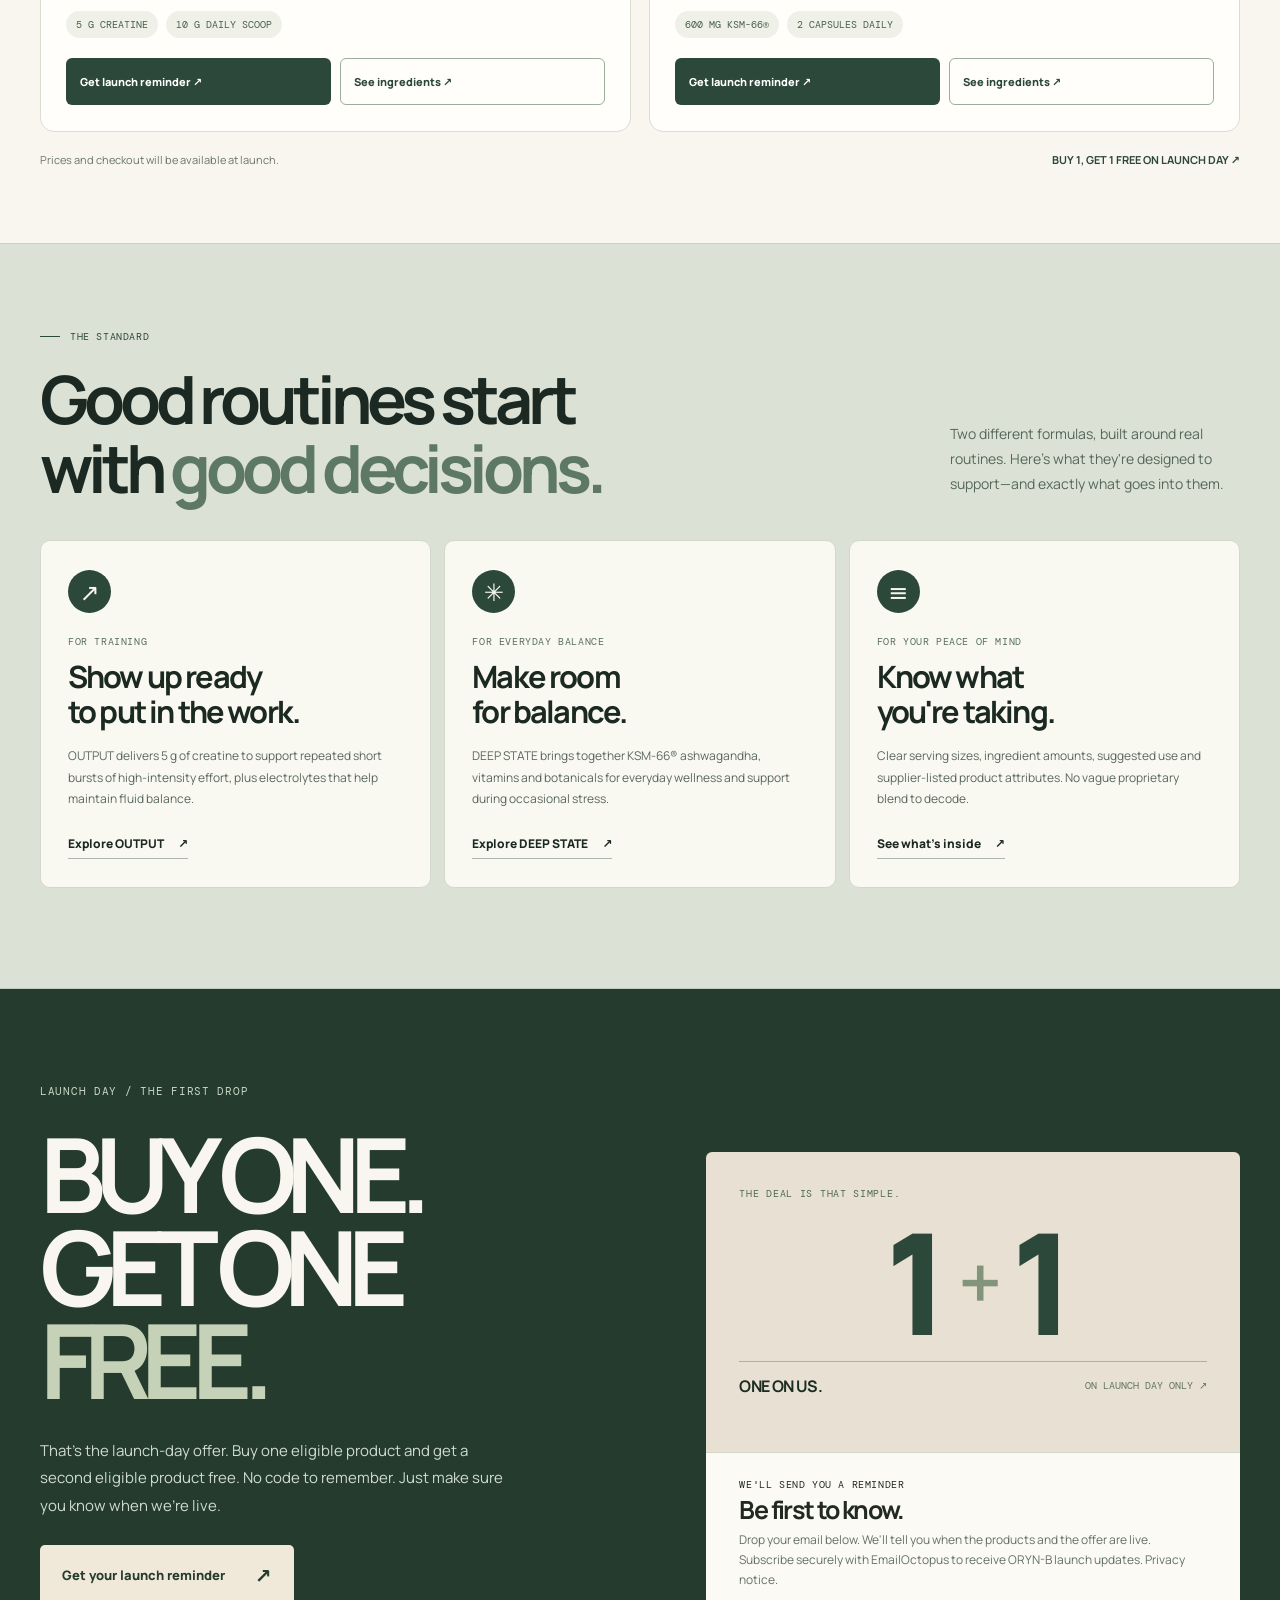
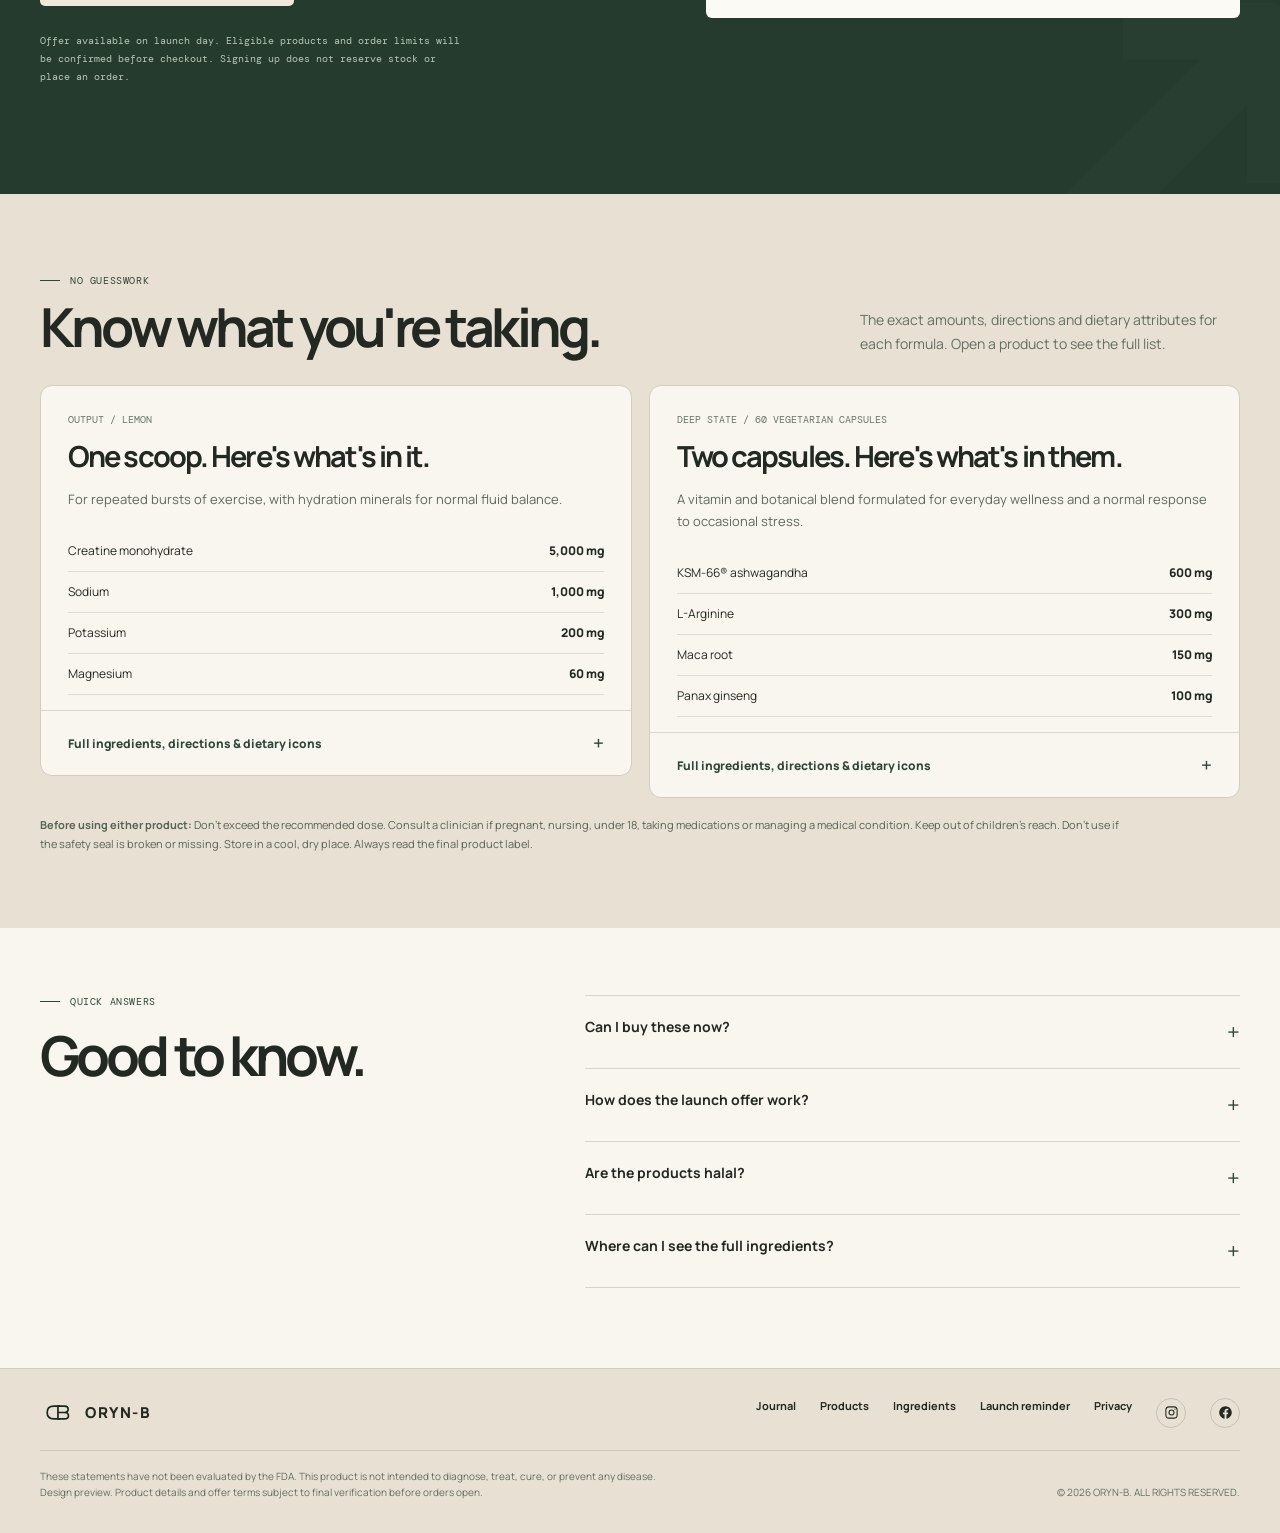
==== commit 447f4ac2: "Embed one EmailOctopus form for page and scratch-popup signups" ====
--- a/index.html
+++ b/index.html
@@ -131,7 +131,12 @@
 <section class="launch-premium" id="notify" aria-labelledby="launch-title"><div class="shell launch-premium-grid">
 <div class="launch-premium-copy"><div class="launch-premium-kicker">LAUNCH DAY / THE FIRST DROP</div><h2 id="launch-title">BUY ONE.<br>GET ONE<br><em>FREE.</em></h2><p>That's the launch-day offer. Buy one eligible product and get a second eligible product free. No code to remember. Just make sure you know when we're live.</p><a class="launch-jump" href="#signupEmail">Get your launch reminder <span aria-hidden="true">↗</span></a><div class="launch-terms">Offer available on launch day. Eligible products and order limits will be confirmed before checkout. Signing up does not reserve stock or place an order.</div></div>
 <div class="launch-premium-right"><div class="launch-deal" aria-label="Buy one get one free launch-day offer"><span class="launch-deal-label">THE DEAL IS THAT SIMPLE.</span><div class="launch-deal-equation"><span>1</span><b>+</b><span>1</span></div><div class="launch-deal-bottom"><strong>ONE ON US.</strong><span>ON LAUNCH DAY ONLY ↗</span></div></div>
-<div class="signup-card launch-signup"><div class="tiny-label">WE'LL SEND YOU A REMINDER</div><h3>Be first to know.</h3><p>Drop your email below. We'll tell you when the products and the offer are live.</p><form id="signupForm" novalidate><label for="signupEmail">YOUR EMAIL</label><div class="signup-row"><input id="signupEmail" name="email" type="email" placeholder="you@example.com" maxlength="254" autocomplete="email" aria-describedby="signupStatus" required><button class="btn btn-dark" type="submit">Remind me ↗</button></div><label class="signup-consent"><input type="checkbox" name="consent" required><span>I agree to receive ORYN-B launch news and marketing emails. I can unsubscribe at any time. <a href="privacy.html">Privacy notice</a>.</span></label><p class="form-status" id="signupStatus" role="status" aria-live="polite"></p></form></div></div>
+<div class="signup-card launch-signup"><div class="tiny-label">WE'LL SEND YOU A REMINDER</div><h3>Be first to know.</h3><p>Drop your email below. We'll tell you when the products and the offer are live.</p><div class="eo-form-shell" id="eo-form-home">
+  <div class="eo-form-host" id="eo-form-host" aria-label="EmailOctopus launch list sign-up">
+    <script async src="https://eocampaign1.com/form/021ec636-d821-11f1-b4d1-816cab1767e2.js" data-form="021ec636-d821-11f1-b4d1-816cab1767e2"></script>
+  </div>
+  <p class="eo-form-note">Subscribe securely with EmailOctopus to receive ORYN-B launch updates. <a href="privacy.html">Privacy notice</a>.</p>
+</div></div></div>
 </div></section>
 <section class="ingredients" id="ingredients"><div class="shell"><div class="section-intro"><div><div class="eyebrow">NO GUESSWORK</div><h2>Know what you're taking.</h2></div><p>The exact amounts, directions and dietary attributes for each formula. Open a product to see the full list.</p></div><div class="ingredients-list">
 <article class="formula-card" id="ingredients-output"><div class="formula-top"><div class="mini">OUTPUT / LEMON</div><h3>One scoop. Here's what's in it.</h3><p>For repeated bursts of exercise, with hydration minerals for normal fluid balance.</p></div><div class="preview-ingredients"><div><span>Creatine monohydrate</span><strong>5,000 mg</strong></div><div><span>Sodium</span><strong>1,000 mg</strong></div><div><span>Potassium</span><strong>200 mg</strong></div><div><span>Magnesium</span><strong>60 mg</strong></div></div><details id="details-output"><summary>Full ingredients, directions & dietary icons</summary><div class="formula-more"><p>Other ingredients: natural flavors, stevia leaf extract and silicon dioxide. Lemon flavor. Adults mix one 10 g scoop with 6–8 fl oz (177–237 mL) water or a beverage daily. Contains 1,000 mg sodium per serving; consult your clinician if you need to limit sodium.</p><div class="subhead">SUPPLIER-LISTED PRODUCT ATTRIBUTES*</div><div class="v5-attribute-grid"><span class="verified-attribute"><img alt="" decoding="async" loading="lazy" src="[data-uri]"/><span>Halal<sup>*</sup></span></span><span class="verified-attribute"><img alt="" decoding="async" loading="lazy" src="[data-uri]"/><span>Gluten-free<sup>*</sup></span></span><span class="verified-attribute"><img alt="" decoding="async" loading="lazy" src="[data-uri]"/><span>Lactose-free<sup>*</sup></span></span><span class="verified-attribute"><img alt="" decoding="async" loading="lazy" src="[data-uri]"/><span>Allergen-free<sup>*</sup></span></span><span class="verified-attribute"><img alt="" decoding="async" loading="lazy" src="[data-uri]"/><span>Antibiotic-free<sup>*</sup></span></span><span class="verified-attribute"><img alt="" decoding="async" loading="lazy" src="[data-uri]"/><span>Hormone-free<sup>*</sup></span></span><span class="verified-attribute"><img alt="" decoding="async" loading="lazy" src="[data-uri]"/><span>Alcohol-free<sup>*</sup></span></span></div><p class="note">*Supplier-listed product attributes, including halal. Independent certification documentation has not been reviewed; check final packaging.</p></div></details></article>
@@ -163,14 +168,8 @@
     <section class="launch-scratch-signup" id="launch-scratch-signup" hidden aria-label="Join the launch list">
       <h3>Be first to know.</h3>
       <p>We'll email you when the first drop and the offer are available. Signing up doesn't reserve stock.</p>
-      <form id="launch-scratch-form" novalidate>
-        <label for="launch-scratch-email">EMAIL ADDRESS</label>
-        <input id="launch-scratch-email" name="email" type="email" maxlength="254" autocomplete="email" placeholder="you@example.com" required>
-        <div class="sr-only" aria-hidden="true"><label for="launch-scratch-website">Leave this blank</label><input id="launch-scratch-website" name="website" type="text" tabindex="-1" autocomplete="off"></div>
-        <label class="launch-scratch-consent"><input name="consent" type="checkbox" required><span>I agree to receive ORYN-B launch news and marketing emails. I can unsubscribe any time. <a href="privacy.html">Privacy notice</a>.</span></label>
-        <button class="btn" type="submit">REMIND ME AT LAUNCH ↗</button>
-        <p class="launch-scratch-status" id="launch-scratch-status" role="status" aria-live="polite"></p>
-      </form>
+      <div class="eo-form-popup-slot" id="eo-form-popup-slot" aria-label="ORYN-B launch signup form"></div>
+  <p class="eo-form-note">The same secure EmailOctopus signup form is used throughout this site. <a href="privacy.html">Privacy notice</a>.</p>
     </section>
   </div>
 </div>
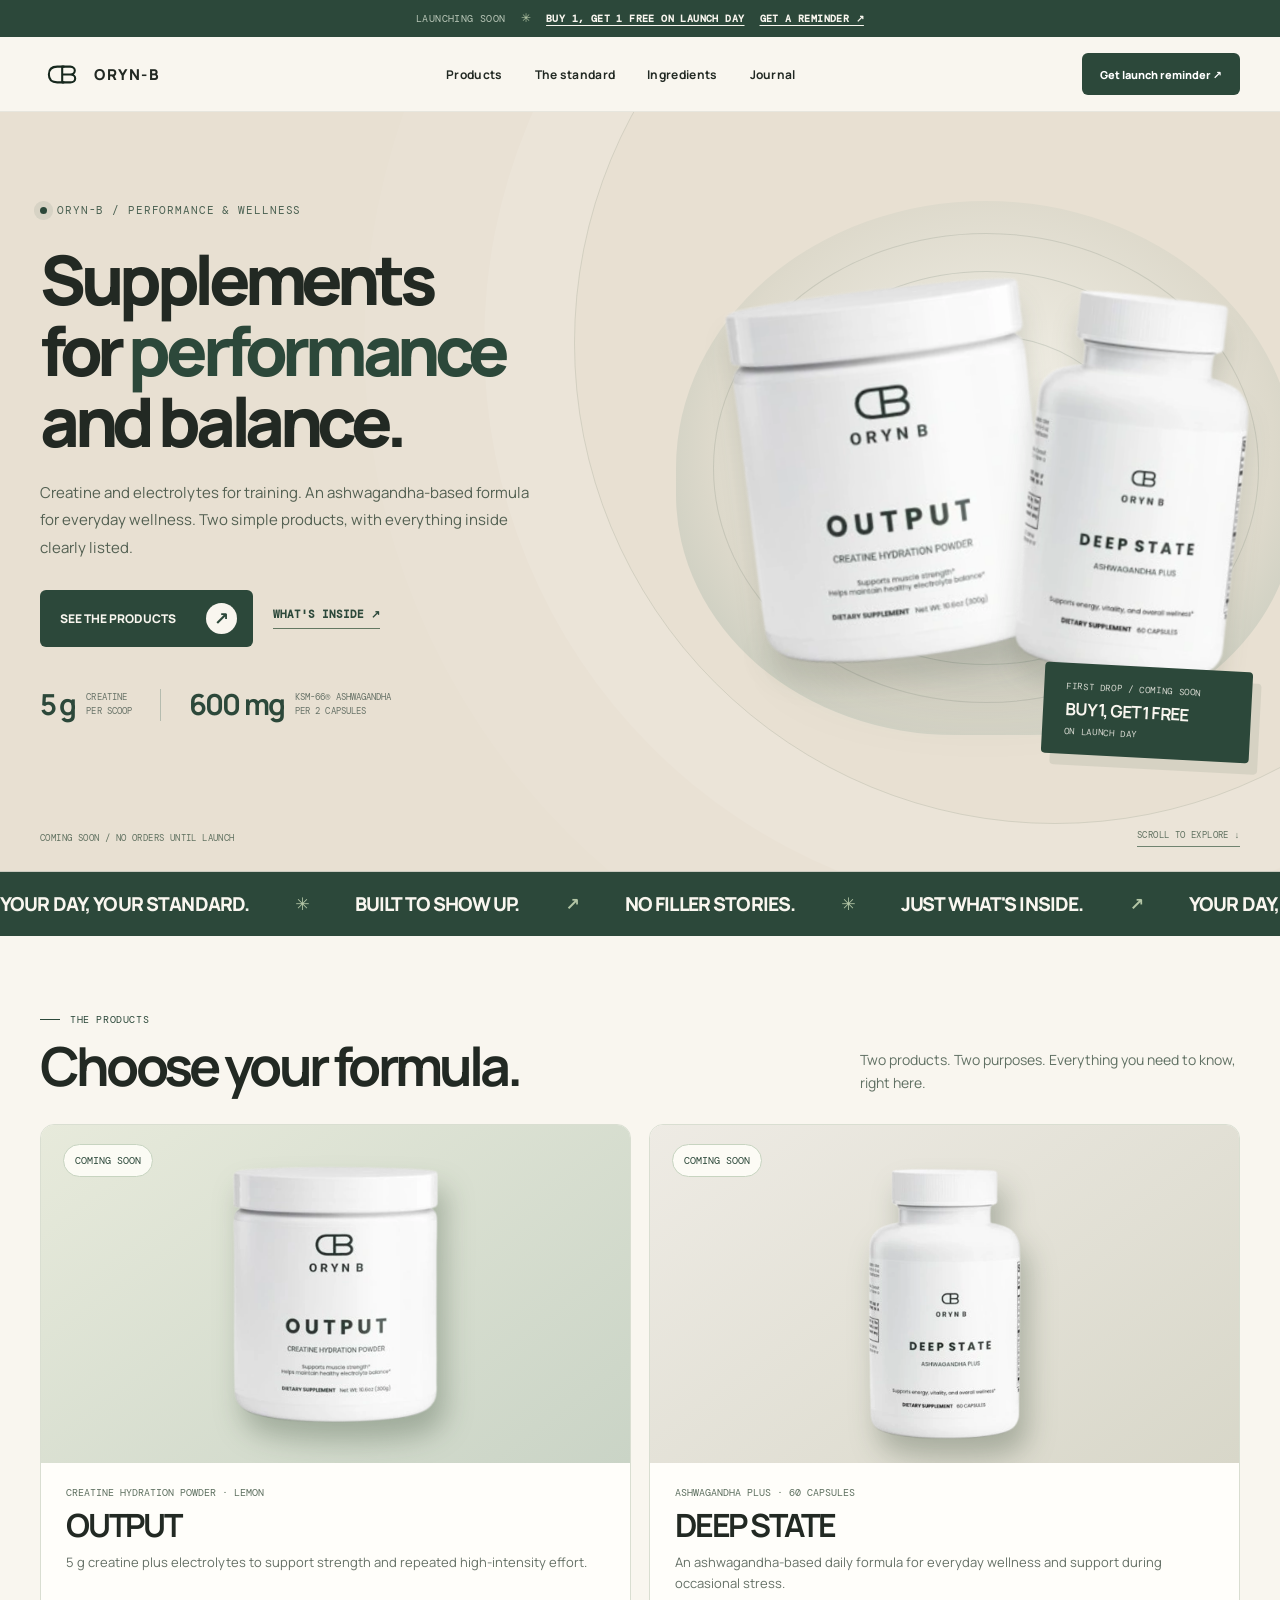
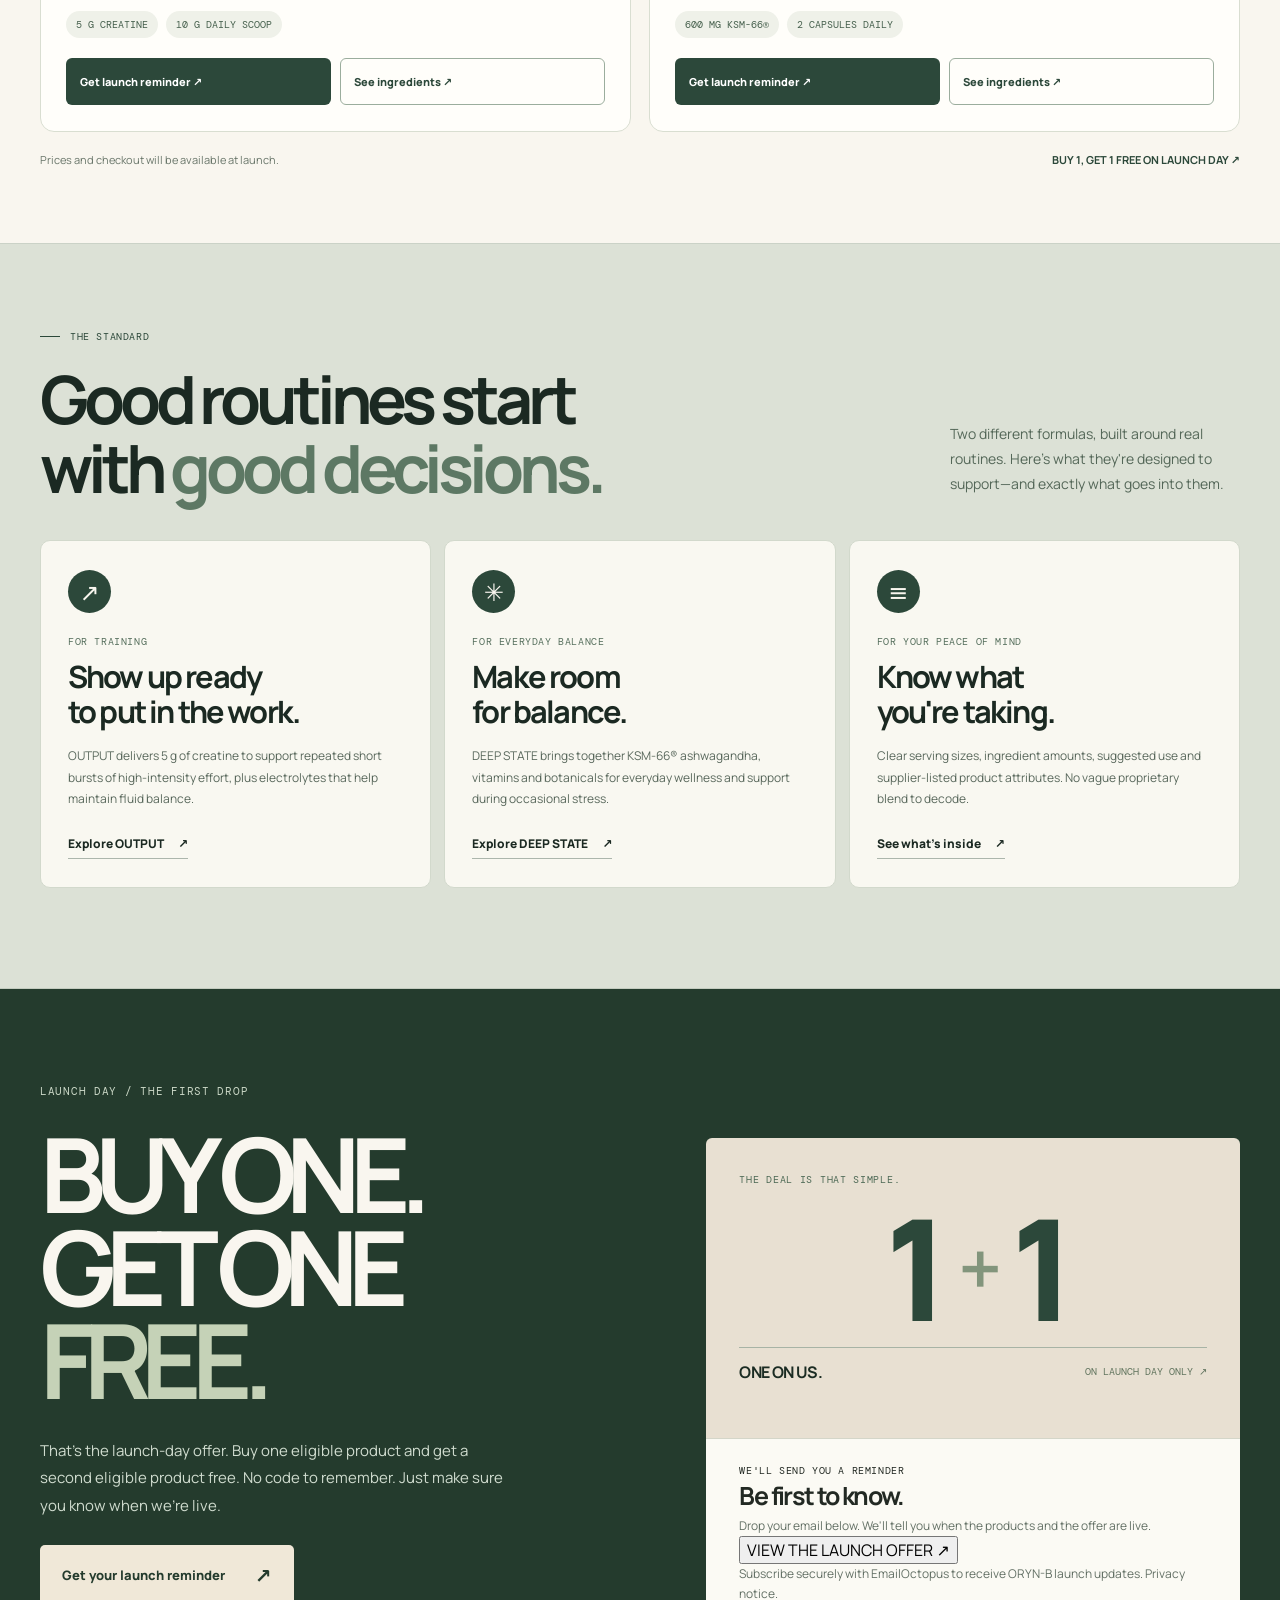
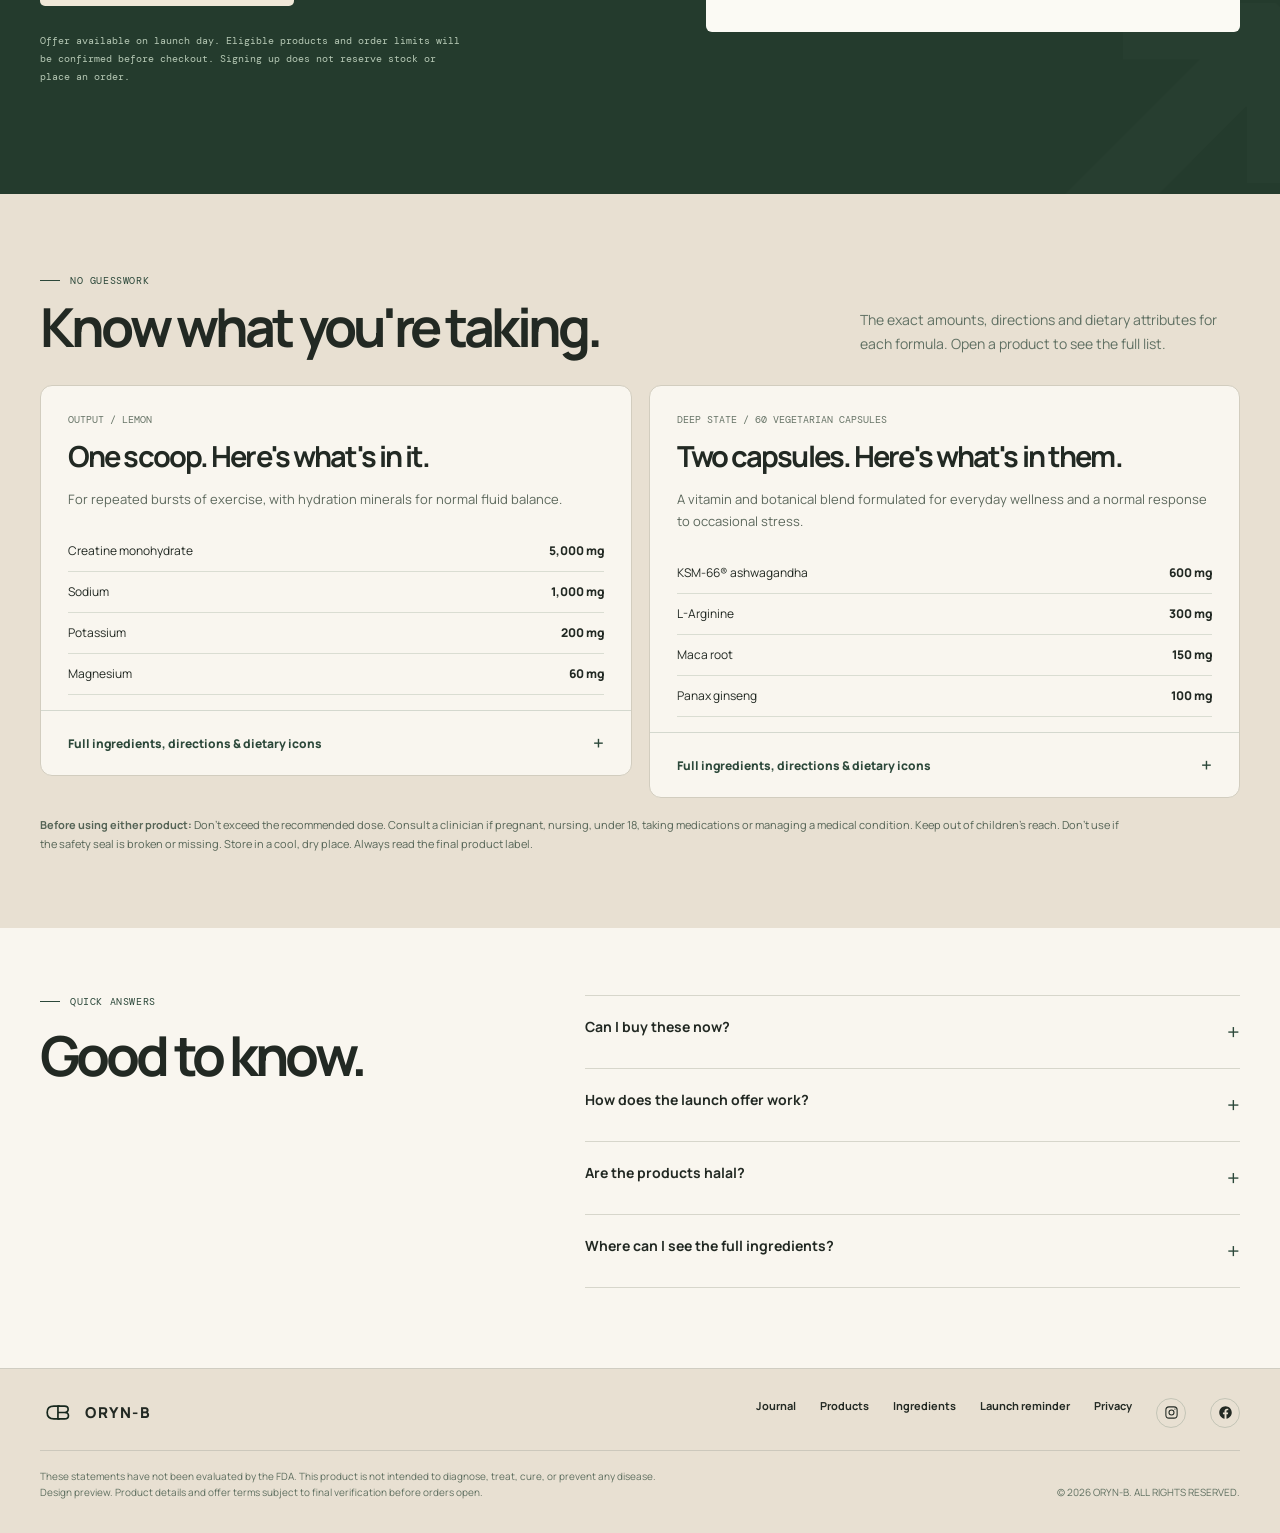
==== commit 6ccdbbdc: "Add on-page launch offer shortcut to the single EmailOctopus signup form" ====
--- a/index.html
+++ b/index.html
@@ -132,6 +132,7 @@
 <div class="launch-premium-copy"><div class="launch-premium-kicker">LAUNCH DAY / THE FIRST DROP</div><h2 id="launch-title">BUY ONE.<br>GET ONE<br><em>FREE.</em></h2><p>That's the launch-day offer. Buy one eligible product and get a second eligible product free. No code to remember. Just make sure you know when we're live.</p><a class="launch-jump" href="#signupEmail">Get your launch reminder <span aria-hidden="true">↗</span></a><div class="launch-terms">Offer available on launch day. Eligible products and order limits will be confirmed before checkout. Signing up does not reserve stock or place an order.</div></div>
 <div class="launch-premium-right"><div class="launch-deal" aria-label="Buy one get one free launch-day offer"><span class="launch-deal-label">THE DEAL IS THAT SIMPLE.</span><div class="launch-deal-equation"><span>1</span><b>+</b><span>1</span></div><div class="launch-deal-bottom"><strong>ONE ON US.</strong><span>ON LAUNCH DAY ONLY ↗</span></div></div>
 <div class="signup-card launch-signup"><div class="tiny-label">WE'LL SEND YOU A REMINDER</div><h3>Be first to know.</h3><p>Drop your email below. We'll tell you when the products and the offer are live.</p><div class="eo-form-shell" id="eo-form-home">
+  <button class="eo-launch-offer-button" id="eo-view-offer" type="button">VIEW THE LAUNCH OFFER ↗</button>
   <div class="eo-form-host" id="eo-form-host" aria-label="EmailOctopus launch list sign-up">
     <script async src="https://eocampaign1.com/form/021ec636-d821-11f1-b4d1-816cab1767e2.js" data-form="021ec636-d821-11f1-b4d1-816cab1767e2"></script>
   </div>
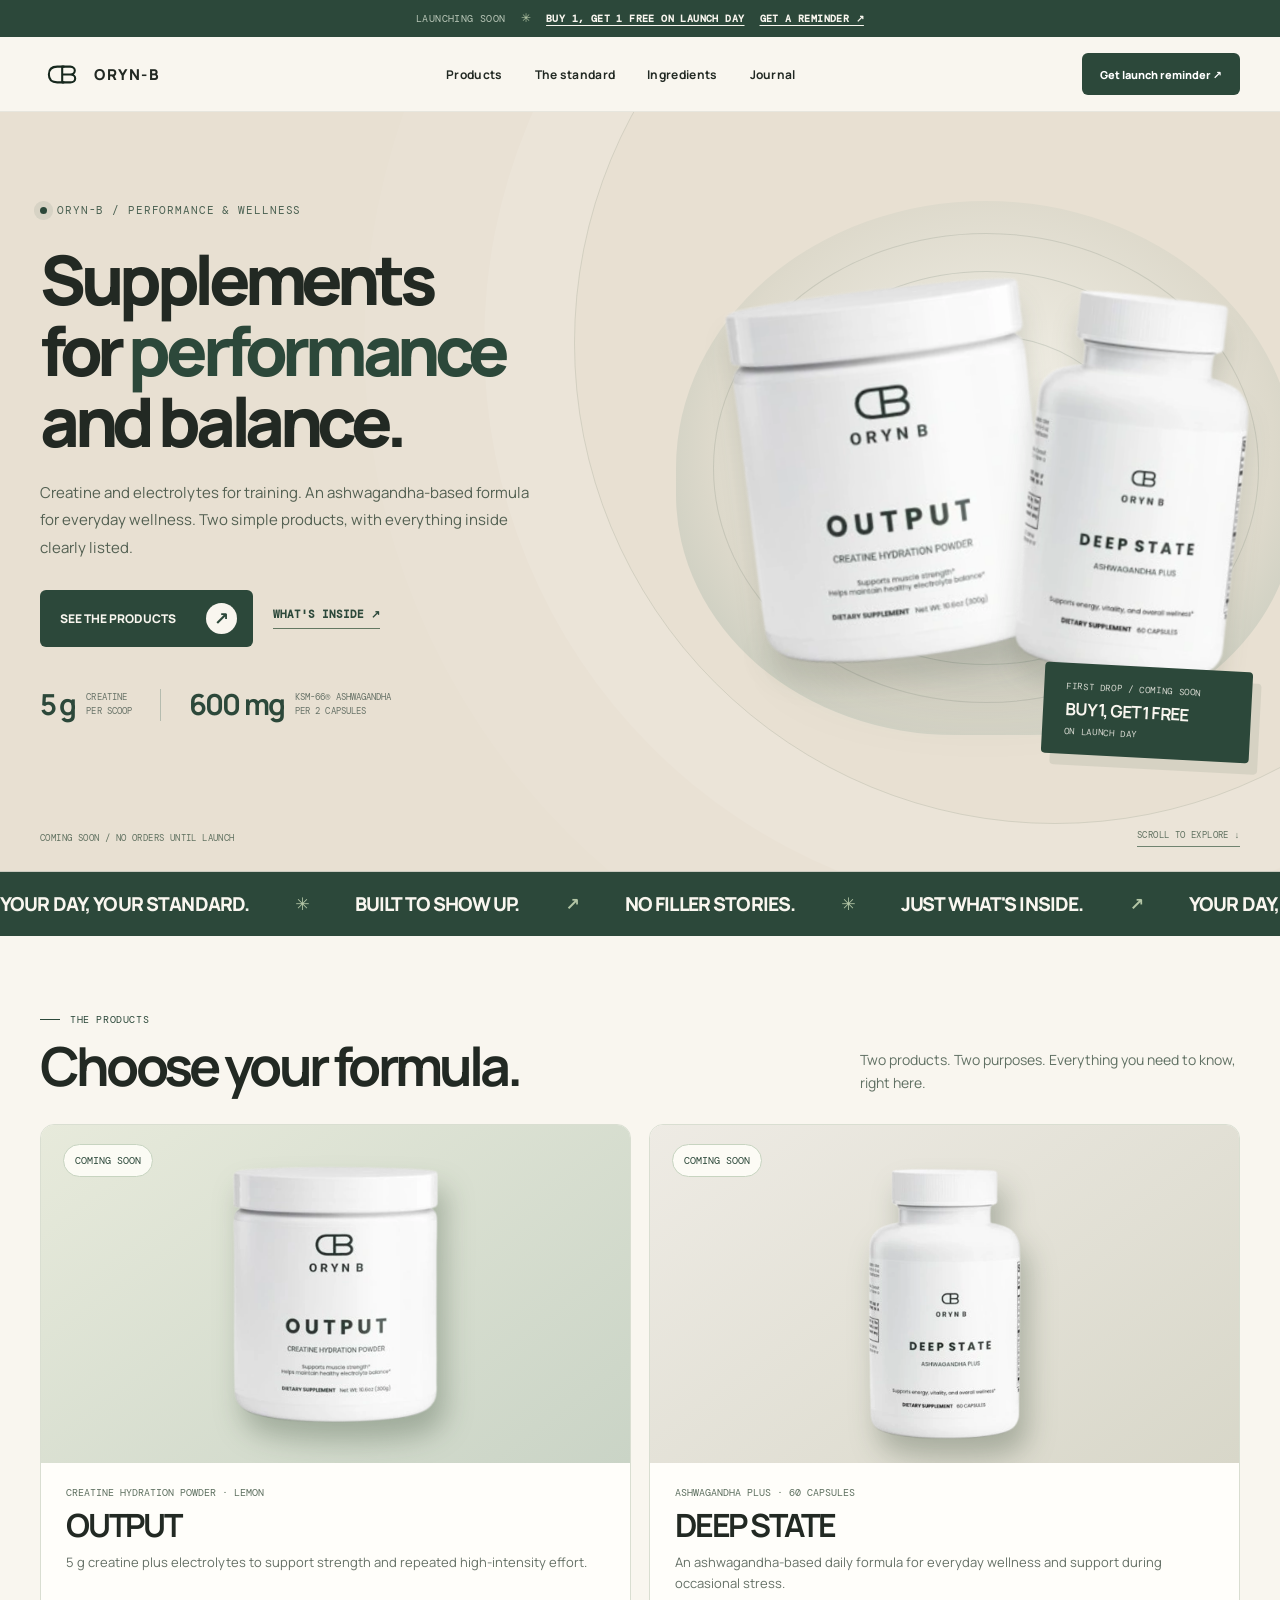
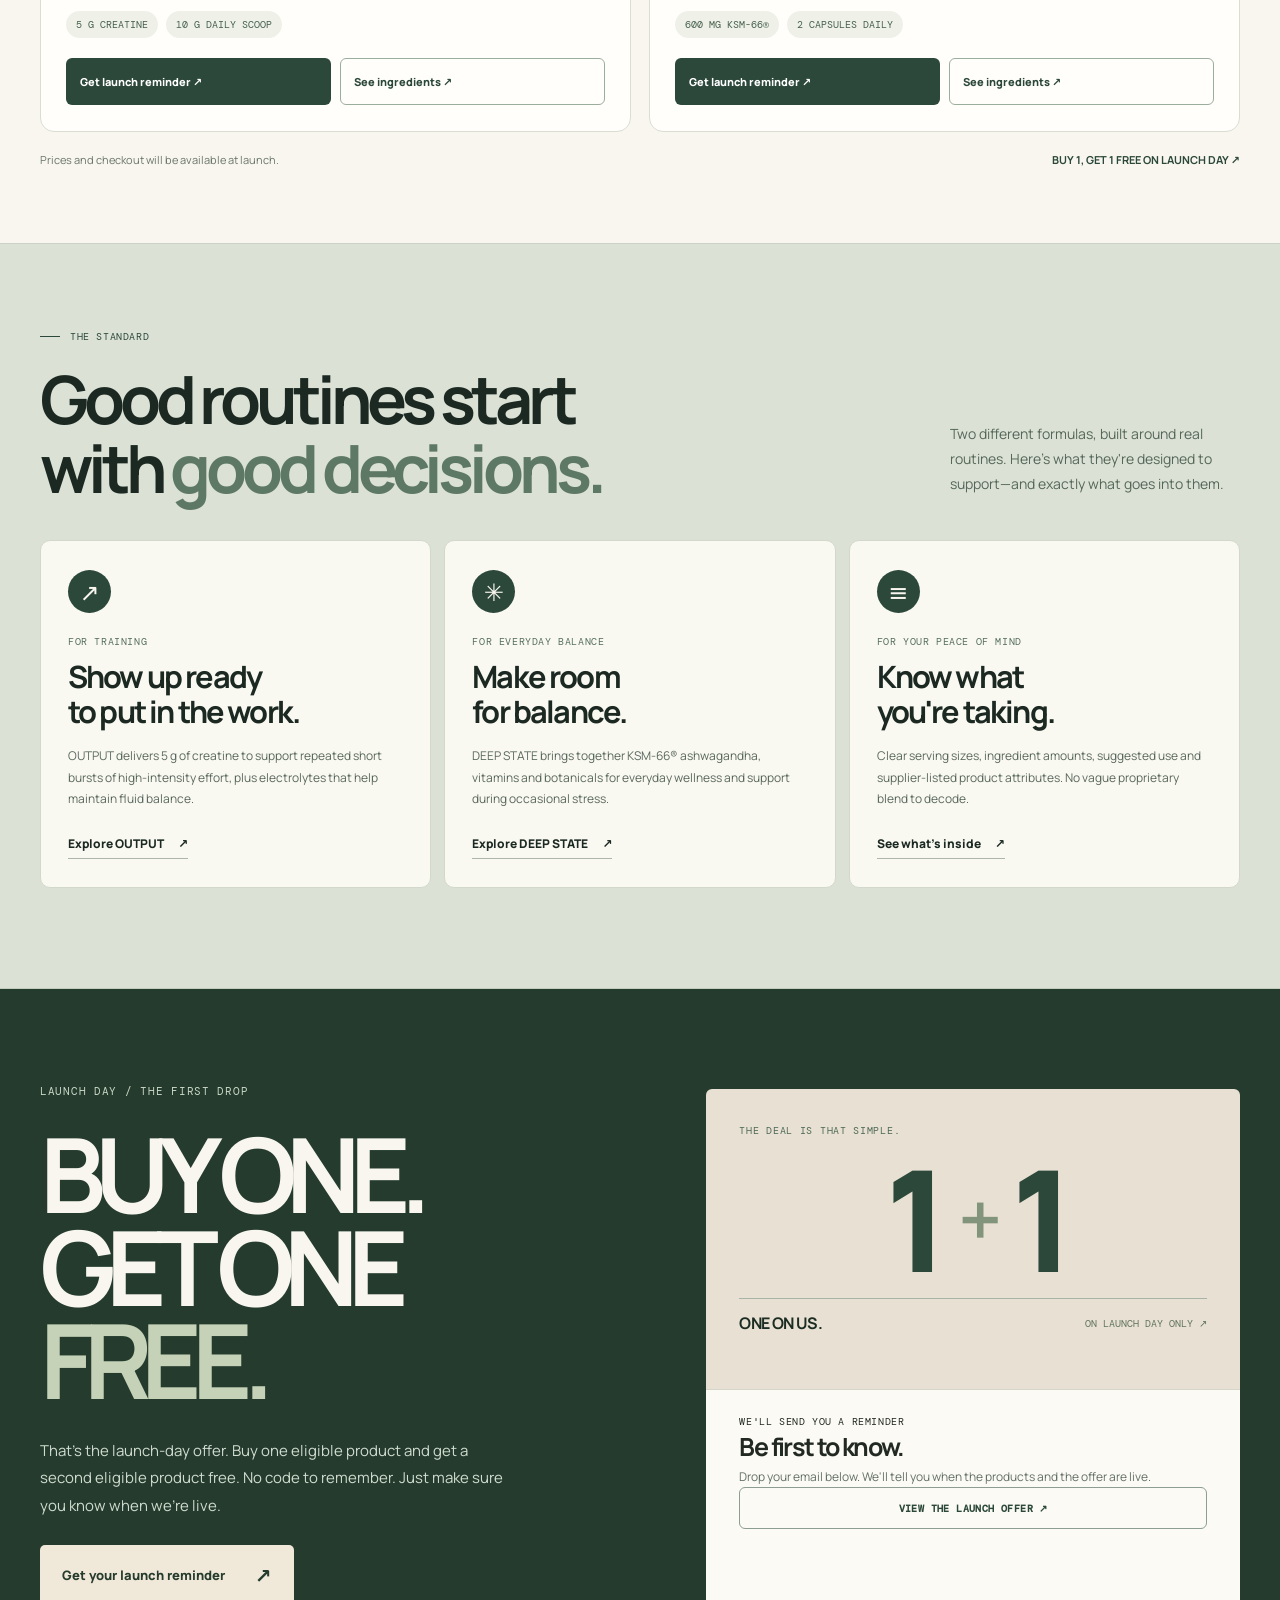
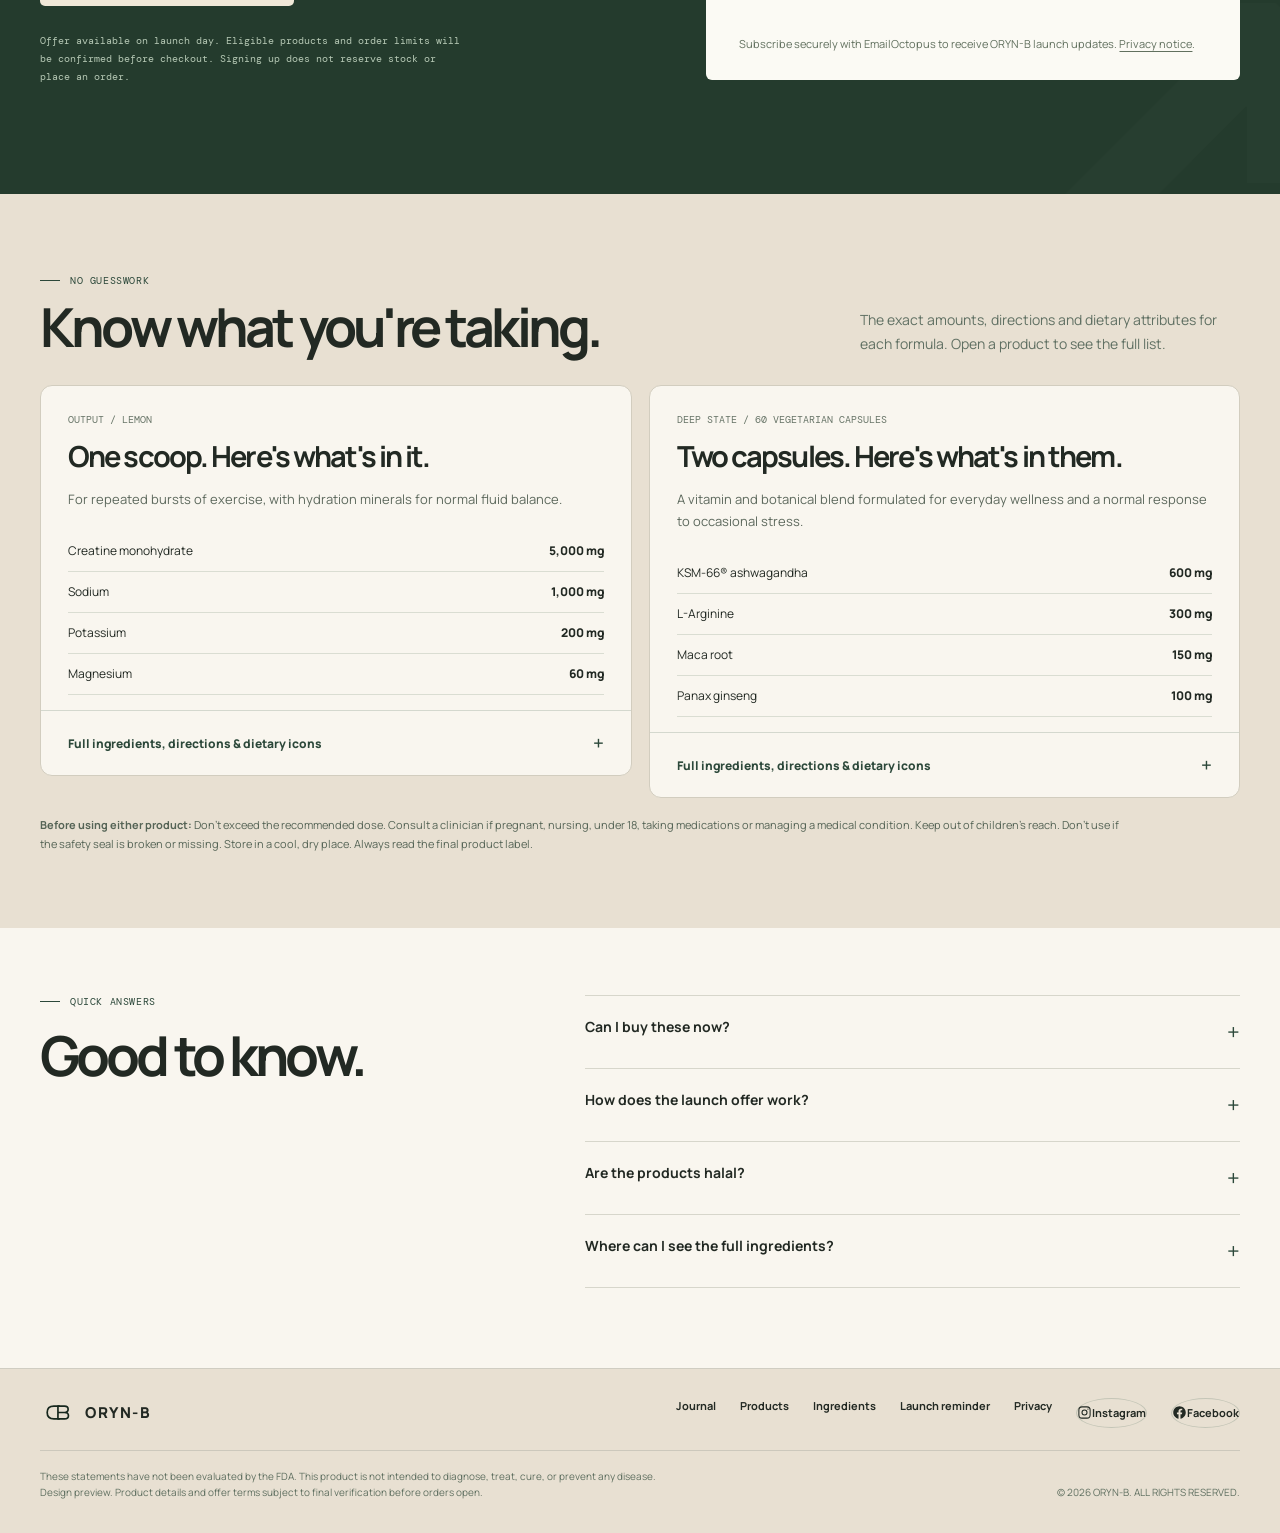
==== commit 3ebdaf78: "Make ORYN-B footer Instagram and Facebook links clearly visible" ====
--- a/index.html
+++ b/index.html
@@ -143,7 +143,7 @@
 <article class="formula-card" id="ingredients-output"><div class="formula-top"><div class="mini">OUTPUT / LEMON</div><h3>One scoop. Here's what's in it.</h3><p>For repeated bursts of exercise, with hydration minerals for normal fluid balance.</p></div><div class="preview-ingredients"><div><span>Creatine monohydrate</span><strong>5,000 mg</strong></div><div><span>Sodium</span><strong>1,000 mg</strong></div><div><span>Potassium</span><strong>200 mg</strong></div><div><span>Magnesium</span><strong>60 mg</strong></div></div><details id="details-output"><summary>Full ingredients, directions & dietary icons</summary><div class="formula-more"><p>Other ingredients: natural flavors, stevia leaf extract and silicon dioxide. Lemon flavor. Adults mix one 10 g scoop with 6–8 fl oz (177–237 mL) water or a beverage daily. Contains 1,000 mg sodium per serving; consult your clinician if you need to limit sodium.</p><div class="subhead">SUPPLIER-LISTED PRODUCT ATTRIBUTES*</div><div class="v5-attribute-grid"><span class="verified-attribute"><img alt="" decoding="async" loading="lazy" src="[data-uri]"/><span>Halal<sup>*</sup></span></span><span class="verified-attribute"><img alt="" decoding="async" loading="lazy" src="[data-uri]"/><span>Gluten-free<sup>*</sup></span></span><span class="verified-attribute"><img alt="" decoding="async" loading="lazy" src="[data-uri]"/><span>Lactose-free<sup>*</sup></span></span><span class="verified-attribute"><img alt="" decoding="async" loading="lazy" src="[data-uri]"/><span>Allergen-free<sup>*</sup></span></span><span class="verified-attribute"><img alt="" decoding="async" loading="lazy" src="[data-uri]"/><span>Antibiotic-free<sup>*</sup></span></span><span class="verified-attribute"><img alt="" decoding="async" loading="lazy" src="[data-uri]"/><span>Hormone-free<sup>*</sup></span></span><span class="verified-attribute"><img alt="" decoding="async" loading="lazy" src="[data-uri]"/><span>Alcohol-free<sup>*</sup></span></span></div><p class="note">*Supplier-listed product attributes, including halal. Independent certification documentation has not been reviewed; check final packaging.</p></div></details></article>
 <article class="formula-card" id="ingredients-deep"><div class="formula-top"><div class="mini">DEEP STATE / 60 VEGETARIAN CAPSULES</div><h3>Two capsules. Here's what's in them.</h3><p>A vitamin and botanical blend formulated for everyday wellness and a normal response to occasional stress.</p></div><div class="preview-ingredients"><div><span>KSM-66® ashwagandha</span><strong>600 mg</strong></div><div><span>L-Arginine</span><strong>300 mg</strong></div><div><span>Maca root</span><strong>150 mg</strong></div><div><span>Panax ginseng</span><strong>100 mg</strong></div></div><details id="details-deep"><summary>Full ingredients, directions & dietary icons</summary><div class="formula-more"><div class="full-list"><div><span>Shatavari root</span><strong>50 mg</strong></div><div><span>Vitamin D3</span><strong>20 mcg</strong></div><div><span>Vitamin B6</span><strong>2.5 mg</strong></div><div><span>Vitamin B12</span><strong>25 mcg</strong></div></div><p style="margin-top:14px">HPMC vegetarian capsule. Adults take 2 capsules daily with 6–8 fl oz (177–237 mL) water, preferably with a meal, or as directed by a healthcare professional.</p><div class="subhead">SUPPLIER-LISTED PRODUCT ATTRIBUTES*</div><div class="v5-attribute-grid"><span class="verified-attribute"><img alt="" decoding="async" loading="lazy" src="[data-uri]"/><span>Halal<sup>*</sup></span></span><span class="verified-attribute"><img alt="" decoding="async" loading="lazy" src="[data-uri]"/><span>Vegetarian<sup>*</sup></span></span><span class="verified-attribute"><img alt="" decoding="async" loading="lazy" src="[data-uri]"/><span>Gluten-free<sup>*</sup></span></span><span class="verified-attribute"><img alt="" decoding="async" loading="lazy" src="[data-uri]"/><span>Antibiotic-free<sup>*</sup></span></span><span class="verified-attribute"><img alt="" decoding="async" loading="lazy" src="[data-uri]"/><span>Non-GMO<sup>*</sup></span></span><span class="verified-attribute"><img alt="" decoding="async" loading="lazy" src="[data-uri]"/><span>Corn-free<sup>*</sup></span></span><span class="verified-attribute"><img alt="" decoding="async" loading="lazy" src="[data-uri]"/><span>Hormone-free<sup>*</sup></span></span><span class="verified-attribute"><img alt="" decoding="async" loading="lazy" src="[data-uri]"/><span>Lactose-free<sup>*</sup></span></span><span class="verified-attribute"><img alt="" decoding="async" loading="lazy" src="[data-uri]"/><span>Allergen-free<sup>*</sup></span></span><span class="verified-attribute"><img alt="" decoding="async" loading="lazy" src="[data-uri]"/><span>Alcohol-free<sup>*</sup></span></span></div><p class="note">*Supplier-listed product attributes, including halal and vegetarian. Independent certification documentation has not been reviewed; check final packaging.</p></div></details></article></div><p class="medical"><strong>Before using either product:</strong> Don't exceed the recommended dose. Consult a clinician if pregnant, nursing, under 18, taking medications or managing a medical condition. Keep out of children's reach. Don't use if the safety seal is broken or missing. Store in a cool, dry place. Always read the final product label.</p></div></section>
 <section class="faq" id="faq"><div class="shell faq-grid"><div><div class="eyebrow">QUICK ANSWERS</div><h2>Good to know.</h2></div><div class="faq-list"><details><summary>Can I buy these now?</summary><p>Not yet. OUTPUT and DEEP STATE are coming soon. We'll announce the launch date and prices before checkout opens.</p></details><details><summary>How does the launch offer work?</summary><p>On launch day, buy one eligible product and get a second eligible product free. We'll publish which products qualify and any order limits before the offer begins. Joining the list doesn't reserve a product.</p></details><details><summary>Are the products halal?</summary><p>Both products are listed as halal in the supplier's information. We haven't independently reviewed certification documents yet, so contact us for documentation if that matters for your purchase.</p></details><details><summary>Where can I see the full ingredients?</summary><p>Open the ingredients section above for each formula's amounts, usage directions, and supplier-listed dietary attributes. Read the final label before use.</p></details></div></div></section>
-</main><footer class="footer"><div class="shell"><div class="footer-top"><a class="brand" href="#top"><svg aria-hidden="true" viewbox="0 0 180 120" xmlns="http://www.w3.org/2000/svg"><g fill="none" stroke="currentColor" stroke-linecap="round" stroke-linejoin="round" stroke-width="8"><path d="M91 30H66C45 30 34 42 34 60S45 90 66 90h25"></path><path d="M85 90V30h31c23 0 23 30 0 30H85m31 0c25 0 25 30 0 30H85"></path></g></svg><span>ORYN-B</span></a><div class="footer-links"><a href="blog/">Journal</a><a href="#products">Products</a><a href="#ingredients">Ingredients</a><a href="#notify">Launch reminder</a><a href="privacy.html">Privacy</a><a class="footer-social" href="https://www.instagram.com/oryn__b/" target="_blank" rel="noopener noreferrer" aria-label="ORYN-B on Instagram" title="Instagram"><svg viewBox="0 0 24 24" fill="none" stroke="currentColor" stroke-width="1.7" aria-hidden="true"><rect x="3" y="3" width="18" height="18" rx="5"/><circle cx="12" cy="12" r="4"/><circle cx="17.5" cy="6.5" r="1" stroke="none" fill="currentColor"/></svg></a><a class="footer-social" href="https://www.facebook.com/profile.php?id=61596082626687" target="_blank" rel="noopener noreferrer" aria-label="ORYN-B on Facebook" title="Facebook"><svg viewBox="0 0 24 24" fill="currentColor" aria-hidden="true"><path d="M22 12.06C22 6.51 17.52 2 12 2S2 6.51 2 12.06C2 17.07 5.66 21.22 10.44 22v-7.04H7.9v-2.9h2.54V9.84c0-2.52 1.49-3.92 3.77-3.92 1.08 0 2.2.2 2.2.2v2.45h-1.24c-1.22 0-1.6.76-1.6 1.55v1.94h2.73l-.44 2.9h-2.29V22C18.34 21.22 22 17.07 22 12.06Z"/></svg></a></div></div><div class="footer-bottom"><p>These statements have not been evaluated by the FDA. This product is not intended to diagnose, treat, cure, or prevent any disease.<br>Design preview. Product details and offer terms subject to final verification before orders open.</p><span>© 2026 ORYN-B. ALL RIGHTS RESERVED.</span></div></div></footer>
+</main><footer class="footer"><div class="shell"><div class="footer-top"><a class="brand" href="#top"><svg aria-hidden="true" viewbox="0 0 180 120" xmlns="http://www.w3.org/2000/svg"><g fill="none" stroke="currentColor" stroke-linecap="round" stroke-linejoin="round" stroke-width="8"><path d="M91 30H66C45 30 34 42 34 60S45 90 66 90h25"></path><path d="M85 90V30h31c23 0 23 30 0 30H85m31 0c25 0 25 30 0 30H85"></path></g></svg><span>ORYN-B</span></a><div class="footer-links"><a href="blog/">Journal</a><a href="#products">Products</a><a href="#ingredients">Ingredients</a><a href="#notify">Launch reminder</a><a href="privacy.html">Privacy</a><a class="footer-social" href="https://www.instagram.com/oryn__b/" target="_blank" rel="noopener noreferrer" aria-label="ORYN-B on Instagram" title="Instagram"><svg viewBox="0 0 24 24" fill="none" stroke="currentColor" stroke-width="1.7" aria-hidden="true"><rect x="3" y="3" width="18" height="18" rx="5"/><circle cx="12" cy="12" r="4"/><circle cx="17.5" cy="6.5" r="1" stroke="none" fill="currentColor"/></svg><span class="footer-social-label">Instagram</span></a><a class="footer-social" href="https://www.facebook.com/profile.php?id=61596082626687" target="_blank" rel="noopener noreferrer" aria-label="ORYN-B on Facebook" title="Facebook"><svg viewBox="0 0 24 24" fill="currentColor" aria-hidden="true"><path d="M22 12.06C22 6.51 17.52 2 12 2S2 6.51 2 12.06C2 17.07 5.66 21.22 10.44 22v-7.04H7.9v-2.9h2.54V9.84c0-2.52 1.49-3.92 3.77-3.92 1.08 0 2.2.2 2.2.2v2.45h-1.24c-1.22 0-1.6.76-1.6 1.55v1.94h2.73l-.44 2.9h-2.29V22C18.34 21.22 22 17.07 22 12.06Z"/></svg><span class="footer-social-label">Facebook</span></a></div></div><div class="footer-bottom"><p>These statements have not been evaluated by the FDA. This product is not intended to diagnose, treat, cure, or prevent any disease.<br>Design preview. Product details and offer terms subject to final verification before orders open.</p><span>© 2026 ORYN-B. ALL RIGHTS RESERVED.</span></div></div></footer>
 <script>
 (()=>{const menu=document.getElementById('mobileNav'),btn=document.getElementById('menuToggle');btn.addEventListener('click',()=>{const open=menu.classList.toggle('open');btn.setAttribute('aria-expanded',String(open))});menu.querySelectorAll('a').forEach(a=>a.addEventListener('click',()=>{menu.classList.remove('open');btn.setAttribute('aria-expanded','false')}));document.querySelectorAll('[data-show]').forEach(b=>b.addEventListener('click',()=>{const kind=b.dataset.show;const details=document.getElementById('details-'+kind);details.open=true;document.getElementById('ingredients-'+kind).scrollIntoView({behavior:matchMedia('(prefers-reduced-motion: reduce)').matches?'auto':'smooth',block:'start'})}));})();
 </script>
--- a/scratch-popup.css
+++ b/scratch-popup.css
@@ -36,3 +36,18 @@
 .signup-consent input{flex:0 0 auto;margin-top:3px}
 @media(max-width:620px){.launch-scratch-overlay{padding:9px;align-items:start}.launch-scratch-head{padding:42px 20px 17px}.launch-scratch-mark{margin-bottom:14px}.launch-scratch-head h2{font-size:32px}.launch-scratch-card{max-width:282px;height:167px}.launch-scratch-reward strong{font-size:27px}.launch-scratch-signup{padding:21px 20px 26px}.footer-links{flex-wrap:wrap;gap:14px}}
 @media(prefers-reduced-motion:reduce){.launch-scratch-overlay *{scroll-behavior:auto;animation:none!important;transition:none!important}}
+
+
+/* One native EmailOctopus signup widget, mounted in the inline section or scratch popup. */
+.eo-form-shell{width:100%}
+.eo-form-host{width:100%;max-width:100%;min-height:80px}
+.eo-form-host iframe,.eo-form-host form{max-width:100%}
+.eo-form-note{margin:13px 0 0!important;font-size:11px!important;line-height:1.65!important;color:#61705e!important}
+.eo-form-note a{text-decoration:underline;text-underline-offset:3px}
+.eo-launch-offer-button{width:100%;min-height:42px;margin:0 0 13px;padding:9px 12px;border:1px solid #8d9d91;border-radius:6px;background:transparent;color:#2c483a;font:700 10px var(--mono,monospace);letter-spacing:.04em}
+.eo-launch-offer-button:hover{background:#e8e0d2}
+.eo-form-popup-slot{max-width:100%;min-height:80px;border-radius:6px;overflow:visible}
+.launch-scratch-signup .eo-form-host{background:#fffefa;border-radius:7px;padding:7px}
+.launch-scratch-signup .eo-form-host iframe{max-width:100%}
+.launch-scratch-signup .eo-form-note{font-size:10px!important}
+@media(max-width:620px){.launch-scratch-signup .eo-form-host{padding:3px}.eo-form-popup-slot{max-width:100%}}
